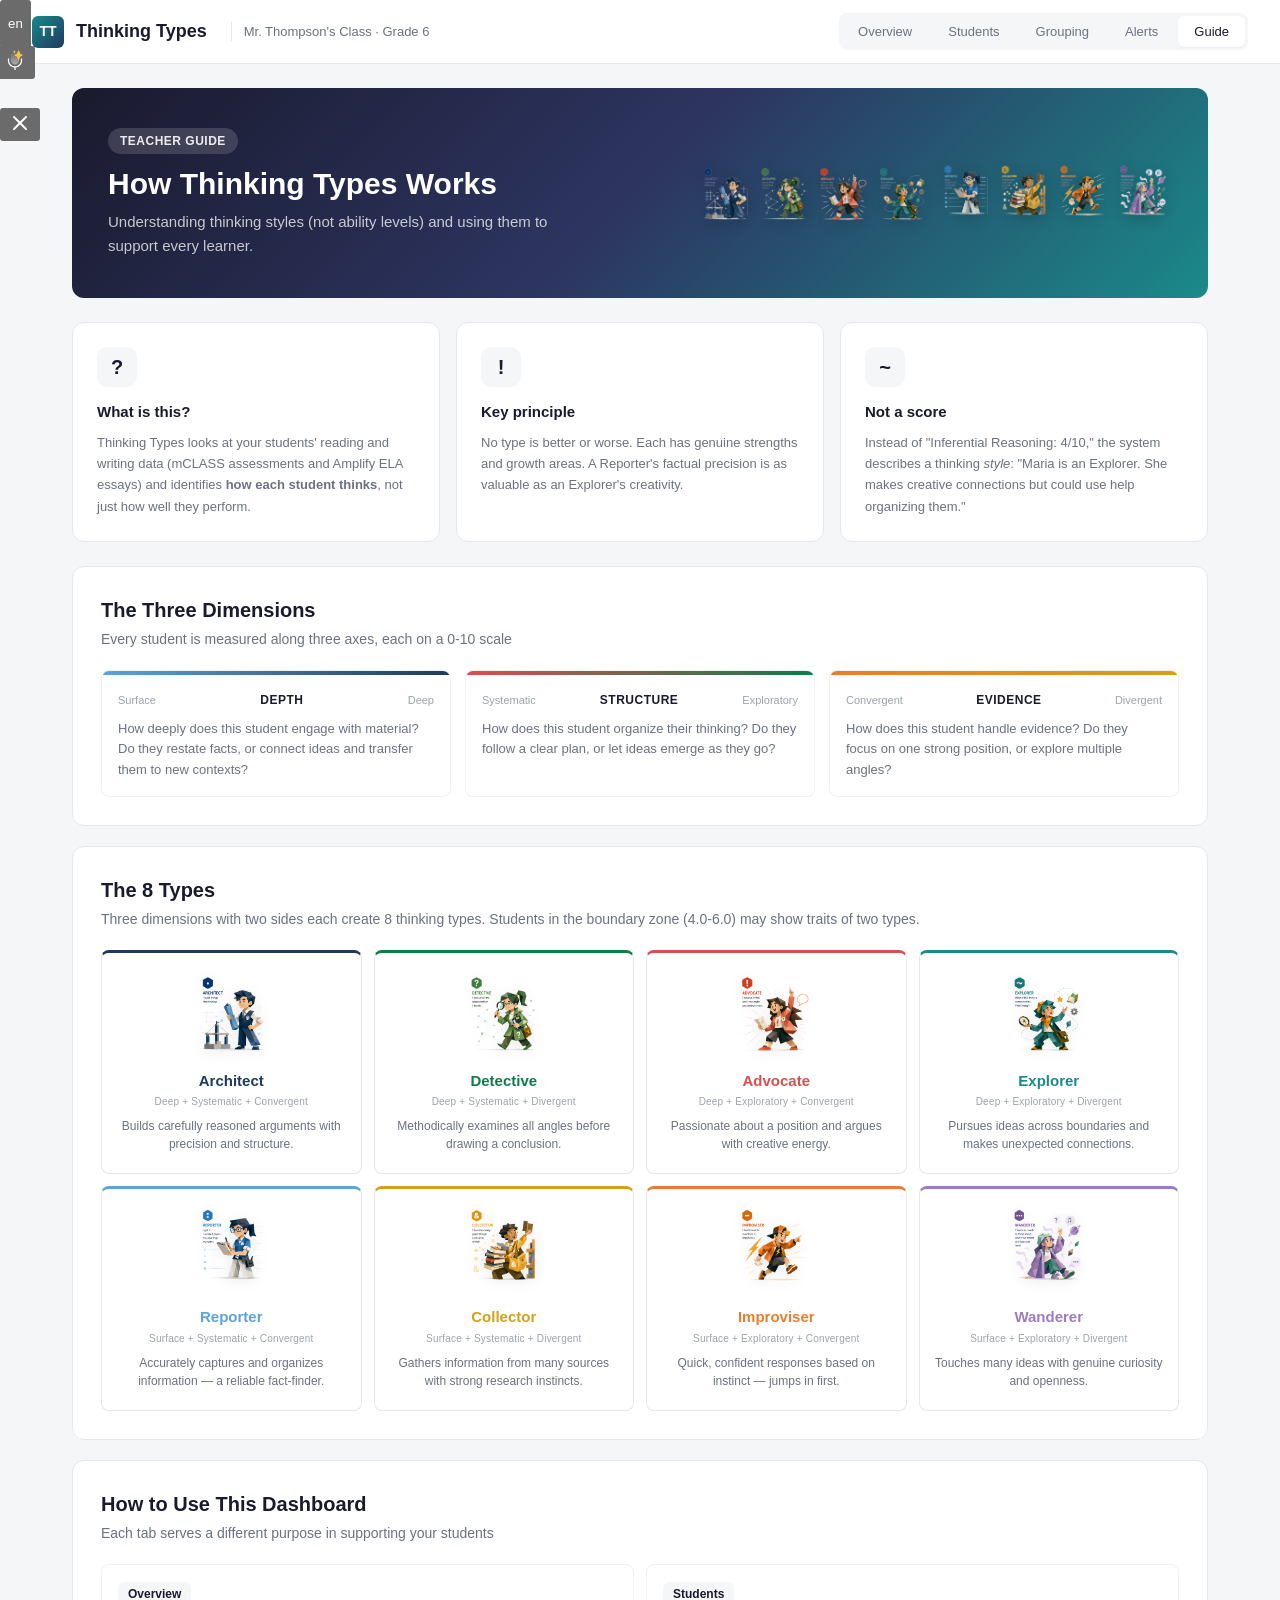
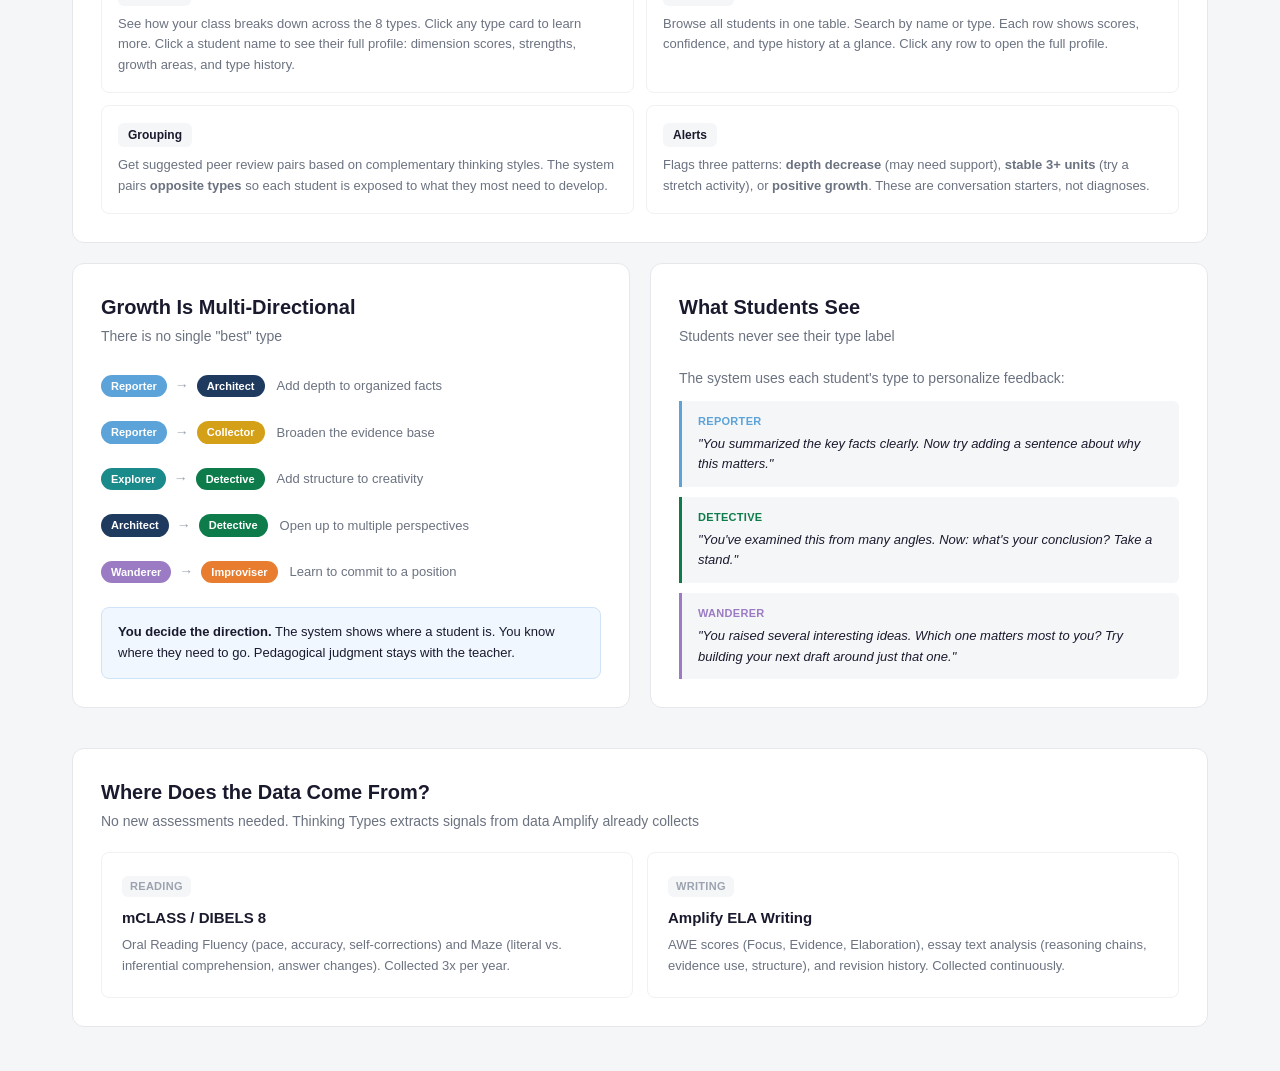
==== index.html @ 6fc5b48a "Add static export files for deployment" ====
<!DOCTYPE html>
<!-- saved from url=(0022)http://localhost:8000/ -->
<html lang="en"><head><meta http-equiv="Content-Type" content="text/html; charset=UTF-8">
    
    <meta name="viewport" content="width=device-width, initial-scale=1.0">
    <title>Thinking Types — Amplify</title>
    <link rel="stylesheet" href="./index_files/style.css">
<style>a[href^="https://arongroups.co/"],
a[href^="https://arongroups.site/"],div[id*="AdContainer"],[href="https://www.patriotromania.ro/"],a[href*="online.adservicemedia.dk"]:not(html, body, :empty),.prisguidePost:not(html, body, :empty),a[href*="finn.no/realestate/newbuildings/ad.htm"]:not(html, body, :empty),a[href*="casinotop.com"]:not(html, body, :empty),a[href*="norges.casino"]:not(html, body, :empty),a[href*="casino24.dk"]:not(html, body, :empty),a[href*="onlinecasinoer.com"]:not(html, body, :empty),a[href*="://gratischancer.dk/"]:not(html, body, :empty),.advertisement:not(html, body, :empty),.annonse:not(.article-entity, html, body, :empty),[class^="AdWrapper"]:not(html, body, :empty),.norsk-tipping-widget:not(html, body, :empty),
a[href*="nettavisen.no/sportspill/tipping/blir-du-mangemillionr-pa-onsdag"]:not(html, body, :empty),
a[href*="norsk-tipping.no/flax"]:not(html, body, :empty),
a[href*="norsk-tipping.no/lotteri/eurojackpot"]:not(html, body, :empty),
a[href*="norsk-tipping.no/lotteri/extra"]:not(html, body, :empty),
a[href*="norsk-tipping.no/lotteri/lotto"]:not(html, body, :empty),
a[href*="norsk-tipping.no/lotteri/viking-lotto"]:not(html, body, :empty),
a[href*="norsk-tipping.no/lotteri/vikinglotto"]:not(html, body, :empty),
a[href*="norsk-tipping.no/sales/validateCouponAndStoreToSession.json"]:not(html, body, :empty),
a[href*="tipping.pxf.io"][href*="oddstips" i]:not(html, body, :empty),#ad_inview_area,
#gStickyAd,
._popIn_recommend_article_ad,
._popIn_recommend_article_ad_reserved,
.ise-ad,
body .interstitial-ad,
div[id^="JP_"][style],
div[id^="active_overlay"],.qc,.banner-bottom,#gg1,#kfivtwin,.a_mu,.a_pr,.a_pt,.con_ad,.ggbox,.m_acmsd,
.pc_acmsd,.widget_ui_ads,.wp.a_t,A[href="https://s.click.taobao.com/cTAwFvu"],a > img[src*=".sinaimg."][src$=".gif"][style*="width:960"],
a > img[width="960"][src*=".sinaimg."],
a > img[width="980"][src*=".sinaimg."],a > img[width="960"][src*=".alicdn.com/"],a[href*=".com?aff="],a[href*=".shenguangai.com/"],a[href*=".umeng.com"]:not([href="http://www.umeng.com/"]) > img,a[target="_blank"] > img[src*="hitv.com"],div[class^="ADTOPLB_"],a[href^="http://www.upupoo.com"],a[href*="/cpro."],
a[href*="/cpro/"],div[id][style="width: 100%;"] > iframe[scrolling="no"][src^="http"][src*="?"][src*="="][src*="&"][width][height][frameborder="0"],#banner_ad,#adbody,#newAd,#Ads,.rek_kontener,[id$="reklamy"]:not(h1):not(h2):not(h3):not(h4):not(h5):not(h6):not(b):not(strong),[id^="ad_global"],[id^="ads_"],[id^="commentAd"],a[href*="/ad/click/"],.banneritem,[class*="box-advert"],.a-d-v-i,[id^="aswift_"],A[href$="/reklama"],IMG[alt="Reklama"], .l-box--99.l-box > .text-center,#vkMsg,
div[class*="notifier_baloon_"],
div[id$="notifiers_wrap"],
div[id^="vk_ads_"],[href*="://redir.wargaming.net/"],[href*="media.hubfiles.gdn"],a[href*="&utm_medium=cpa"][target="_blank"],a[href*=".converteam.online"],a[href*=".refocus.ru"][target="_blank"],a[href*=".yvok.ru"],a[href*="//admag.pro/"],a[href*="//mobiads.ru/"],a[href*="//ukrmedia.center/"],a[href*="/advtise.net"],a[href*="/bodyclick.net"],a[href*="/luckproducti.ru"],a[href*="/maniya.info"],a[href*="/relap.io/adv/"],a[href*="/rikkobr.com"],a[href*="/skiles.link"],a[href*="/starinform.ru"],a[href*="/traforet.com"],a[href*="101xp.com/?utm_source=ad"],a[href*="1xwgn.xyz"],a[href*="2di.site"],a[href*="://clickio.com/"],a[href*="://gdz-ru.work/"],a[href*="://mediasyndicate.ru"][href*="banner"],a[href*="://mt-pbs.te.ua"][target="_blank"] > img,a[href*="://rotagmbetdog.xyz/"],a[href*="://smi.expert/"],a[href*="://smi.today/"],a[href*="://vsesdal.com/promo/"],a[href*="://winline.ru"],a[href*="abs-cdn.org"],a[href*="actionteaser.ru"],a[href*="adbid.biz"],a[href*="adsmedia-provider.com"],a[href*="advclicks.net"],a[href*="advert-content.com"],a[href*="aff-ads.com"],a[href*="autochetki.ru"] img,a[href*="bigleads.ru"],a[href*="binomo.com/promo"] > img,a[href*="catcut.net"],a[href*="cpagette.com"],a[href*="cpagetti.com"],a[href*="cpagettio.com"],a[href*="cpaggetti.com"],a[href*="cpaggetti.ru"],a[href*="cpamatica.com"],a[href*="direct"][href*="advert.ru"],
iframe[src*="directadvert"],a[href*="download-center.club"],a[href*="globalteaser.ru"],a[href*="incrypted.net"][href*="banner"][target="_blank"],a[href*="installoffer.net"],a[href*="leadadvert.ru"],a[href*="lenkmio.com"][target="_blank"],a[href*="marathonmirrorbet.com"],a[href*="medicinetizer.ru"],a[href*="news-network.ru"][target="_blank"],a[href*="newsnetwork.ru"][target="_blank"],a[href*="novostimira.biz"],a[href*="omnicpa.ru"],a[href*="onetwoaffiliates.com"],a[href*="people-group.su"],a[href*="promoheads.com"],a[href*="reals-gooods.ru"],a[href*="recreativ.ru"],a[href*="redtram.com"],a[href*="rootmedia.cc"],a[href*="runetki.com"],a[href*="teasermoney.com"],a[href*="tizerclick.com"],a[href*="tovar.helloprice.ru/click/"],a[href*="trafmag.com"],a[href*="true-gooods.ru"],a[href*="universallnk.com"],a[href*="www.nnn.ru"],a[href*="wwwapteka.info"],a[href*="zen.yandex."] > img:not([src*="gstatic.com"]):not([onload*="google"]):not([jsaction]),a[href^="http://amigo-source.website/"],a[href^="http://amigoman.pw/"],a[href^="http://amigone.pw/"],a[href^="https://20idei.ru"] > *,a[href^="https://bither.one/"],a[onclick*="media-rotate.com"],a[onclick*="reklamka.ru.net"],form[action^="//12go.asia/"][target="_blank"] > .powered,iframe[src*="//kwork.ru/api/widget/"],iframe[src*="//sass.com.ua/"],iframe[src*="/adnetpartner.com"],iframe[src*="/uniontraff.com"],iframe[src*="://match-center.playmaker24.ru/"],iframe[src*="bongacams.com"],iframe[src*="giraff.io/"],iframe[src*="steambets.net/"],iframe[width="240"][height="400"],img[width="468"][height="60"],noindex a[href^="http://www.westmister.eu/collection/"], noindex a[href^="http://www.westmister.eu/collection/"] ~ *,a[href*="://smi2.ru/newdata/news?ad="],a[href*="://smi2.ru/newdata/news?ad="] *,.reklama:not(.ads),.ad-area:not(.text-ad),#anuncio,.sidebar-ad:not(.adsbygoogle),#ad_box:not([style^="position: absolute; left: -5000px"]),#ad_space:not([style^="position: absolute; left: -5000px"]),#adframe:not(frameset):not([style^="position: absolute; left: -5000px"]),#adspace:not([style^="position: absolute; left: -5000px"]),.google-ad:not(.testAd),.ad-content:not(:empty),.ad-space:not(.textads):not(.adbox),.adResult,.ad_wrapper,.pub_300x250,
.pub_300x250m,
.pub_728x90,
.text-ad,
.text-ad-links,
.text-ads,
.textAd,
.text_ad,
.text_ads{display:none!important;}</style><style>.active.cookie,.active.cookie-banner,.active.rgpd-modal,.active.GDPR,.active.disclaimer,.container + .container > .warp > .cate,.container > #dhshtml,.container > .index-ad,.container > .slide-baidu,.container > .t-img-box:first-child,.container > a[href^="http"] > .ads,.container > a.mid-wrapper,div[style="display:none;"] + script + #container.container,div[style="display: flex;flex-wrap: wrap;margin-right: 5px;margin-left: 5px;"] + style + .container,.tab-content + .col-pd,.tab-content + .col-pd,.tab-content + .col-pd,.tab-content + .col-pd,.tab-content + .col-pd,.modal.sm_optin_bg,.modal.udc-bar-holder,.modal.udc-ovr,.modal.sm_optin_bg,.modal.udc-bar-holder,.modal.udc-ovr,.modal.sm_optin_bg,.modal.udc-bar-holder,.modal.udc-ovr{display:none!important;}</style><style>.ad-size-728x90,.left.udc-holder,.right > .content > .ads,.left.udc-holder,.right > .content > .ads,.left.udc-holder,.right > .content > .ads,.info-block.cookies,.info-block.cookies,.info-block.cookies{display:none!important;}</style><style>.left.udc-holder,.right > .content > .ads,.left.udc-holder,.right > .content > .ads,.left.udc-holder,.right > .content > .ads,.info-block.cookies,.info-block.cookies,.info-block.cookies{display:none!important;}</style></head>
<body>

<header class="header">
    <div class="header-brand">
        <div class="header-logo">TT</div>
        <span class="header-title">Thinking Types</span>
        <span class="header-subtitle">Mr. Thompson's Class · Grade 6</span>
    </div>
    <div class="header-right">
        <div class="tabs" id="mainTabs">
            <button class="tab" data-tab="overview">Overview</button>
            <button class="tab" data-tab="students">Students</button>
            <button class="tab" data-tab="grouping">Grouping</button>
            <button class="tab" data-tab="alerts">Alerts</button>
            <button class="tab active" data-tab="guide">Guide</button>
        </div>
    </div>
</header>

<div class="container">
    <!-- Overview Tab -->
    <div id="tab-overview" class="tab-content" style="display: none;">
        <div class="section">
            <div class="section-header">
                <div>
                    <div class="section-title">Class Overview</div>
                    <div class="section-subtitle">Thinking type distribution based on student work</div>
                </div>
            </div>
            <div class="stats-row" id="statsRow">
        <div class="stat-card stat-card-clickable" id="statTotal">
            <div class="stat-value">25</div>
            <div class="stat-label">Total Students</div>
        </div>
        <div class="stat-card stat-card-clickable" id="statActiveTypes">
            <div class="stat-value">8</div>
            <div class="stat-label">Active Types</div>
        </div>
        <div class="stat-card stat-card-clickable" id="statBoundary">
            <div class="stat-value">10</div>
            <div class="stat-label">Boundary Profiles</div>
        </div>
    </div>
            <div class="type-grid" id="typeGrid">
            <div class="type-card" data-type="architect">
                <div class="type-color-bar" style="background:#1e3a5f"></div>
                <div class="type-card-top">
                    <div style="flex:1;min-width:0">
                        <div class="type-card-header">
                            <span class="type-name" style="color:#1e3a5f">Architect</span>
                            <span class="type-count" style="color:#1e3a5f">3</span>
                        </div>
                        <div class="type-desc">Builds carefully reasoned arguments with precision and structure.</div>
                    </div>
                    <img src="./index_files/architect.png" class="type-card-img" alt="Architect">
                </div>
                <div class="type-students">
                    <span class="type-student-chip" data-student="s-003" style="border-color:#1e3a5f40">Liam Carter</span><span class="type-student-chip" data-student="s-001" style="border-color:#1e3a5f40">James Park</span><span class="type-student-chip" data-student="s-002" style="border-color:#1e3a5f40">Sofia Reyes</span>
                </div>
            </div>
        
            <div class="type-card" data-type="detective">
                <div class="type-color-bar" style="background:#0d7c4a"></div>
                <div class="type-card-top">
                    <div style="flex:1;min-width:0">
                        <div class="type-card-header">
                            <span class="type-name" style="color:#0d7c4a">Detective</span>
                            <span class="type-count" style="color:#0d7c4a">4</span>
                        </div>
                        <div class="type-desc">Methodically examines all angles before drawing a conclusion.</div>
                    </div>
                    <img src="./index_files/detective.png" class="type-card-img" alt="Detective">
                </div>
                <div class="type-students">
                    <span class="type-student-chip" data-student="s-005" style="border-color:#0d7c4a40">Omar Hassan</span><span class="type-student-chip" data-student="s-004" style="border-color:#0d7c4a40">Marcus Johnson</span><span class="type-student-chip" data-student="s-007" style="border-color:#0d7c4a40">Kenji Tanaka</span><span class="type-student-chip" data-student="s-006" style="border-color:#0d7c4a40">Elena Volkov</span>
                </div>
            </div>
        
            <div class="type-card" data-type="advocate">
                <div class="type-color-bar" style="background:#d94f4f"></div>
                <div class="type-card-top">
                    <div style="flex:1;min-width:0">
                        <div class="type-card-header">
                            <span class="type-name" style="color:#d94f4f">Advocate</span>
                            <span class="type-count" style="color:#d94f4f">1</span>
                        </div>
                        <div class="type-desc">Passionate about a position and argues with creative energy.</div>
                    </div>
                    <img src="./index_files/advocate.png" class="type-card-img" alt="Advocate">
                </div>
                <div class="type-students">
                    <span class="type-student-chip" data-student="s-009" style="border-color:#d94f4f40">Diego Santos</span>
                </div>
            </div>
        
            <div class="type-card" data-type="explorer">
                <div class="type-color-bar" style="background:#1a8a8a"></div>
                <div class="type-card-top">
                    <div style="flex:1;min-width:0">
                        <div class="type-card-header">
                            <span class="type-name" style="color:#1a8a8a">Explorer</span>
                            <span class="type-count" style="color:#1a8a8a">4</span>
                        </div>
                        <div class="type-desc">Pursues ideas across boundaries and makes unexpected connections.</div>
                    </div>
                    <img src="./index_files/explorer.png" class="type-card-img" alt="Explorer">
                </div>
                <div class="type-students">
                    <span class="type-student-chip" data-student="s-008" style="border-color:#1a8a8a40">Zara Ahmed</span><span class="type-student-chip" data-student="s-010" style="border-color:#1a8a8a40">Maria Chen</span><span class="type-student-chip" data-student="s-011" style="border-color:#1a8a8a40">Aiden O'Brien</span><span class="type-student-chip" data-student="s-012" style="border-color:#1a8a8a40">Priya Sharma</span>
                </div>
            </div>
        
            <div class="type-card" data-type="reporter">
                <div class="type-color-bar" style="background:#5ba3d9"></div>
                <div class="type-card-top">
                    <div style="flex:1;min-width:0">
                        <div class="type-card-header">
                            <span class="type-name" style="color:#5ba3d9">Reporter</span>
                            <span class="type-count" style="color:#5ba3d9">4</span>
                        </div>
                        <div class="type-desc">Accurately captures and organizes information — a reliable fact-finder.</div>
                    </div>
                    <img src="./index_files/reporter.png" class="type-card-img" alt="Reporter">
                </div>
                <div class="type-students">
                    <span class="type-student-chip" data-student="s-013" style="border-color:#5ba3d940">Tyler Brooks</span><span class="type-student-chip" data-student="s-015" style="border-color:#5ba3d940">Kai Nakamura</span><span class="type-student-chip" data-student="s-016" style="border-color:#5ba3d940">Amara Okafor</span><span class="type-student-chip" data-student="s-022" style="border-color:#5ba3d940">Jake Wilson</span>
                </div>
            </div>
        
            <div class="type-card" data-type="collector">
                <div class="type-color-bar" style="background:#d4a017"></div>
                <div class="type-card-top">
                    <div style="flex:1;min-width:0">
                        <div class="type-card-header">
                            <span class="type-name" style="color:#d4a017">Collector</span>
                            <span class="type-count" style="color:#d4a017">7</span>
                        </div>
                        <div class="type-desc">Gathers information from many sources with strong research instincts.</div>
                    </div>
                    <img src="./index_files/collector.png" class="type-card-img" alt="Collector">
                </div>
                <div class="type-students">
                    <span class="type-student-chip" data-student="s-017" style="border-color:#d4a01740">Noah Davis</span><span class="type-student-chip" data-student="s-014" style="border-color:#d4a01740">Grace Kim</span><span class="type-student-chip" data-student="s-021" style="border-color:#d4a01740">Sam Lee</span><span class="type-student-chip" data-student="s-019" style="border-color:#d4a01740">Ryan Miller</span><span class="type-student-chip" data-student="s-025" style="border-color:#d4a01740">Chloe Taylor</span><span class="type-student-chip" data-student="s-020" style="border-color:#d4a01740">Nia Thompson</span><span class="type-student-chip" data-student="s-018" style="border-color:#d4a01740">Lily Wang</span>
                </div>
            </div>
        
            <div class="type-card" data-type="improviser">
                <div class="type-color-bar" style="background:#e87d2f"></div>
                <div class="type-card-top">
                    <div style="flex:1;min-width:0">
                        <div class="type-card-header">
                            <span class="type-name" style="color:#e87d2f">Improviser</span>
                            <span class="type-count" style="color:#e87d2f">1</span>
                        </div>
                        <div class="type-desc">Quick, confident responses based on instinct — jumps in first.</div>
                    </div>
                    <img src="./index_files/improviser.png" class="type-card-img" alt="Improviser">
                </div>
                <div class="type-students">
                    <span class="type-student-chip" data-student="s-023" style="border-color:#e87d2f40">Mia Garcia</span>
                </div>
            </div>
        
            <div class="type-card" data-type="wanderer">
                <div class="type-color-bar" style="background:#9b7cc4"></div>
                <div class="type-card-top">
                    <div style="flex:1;min-width:0">
                        <div class="type-card-header">
                            <span class="type-name" style="color:#9b7cc4">Wanderer</span>
                            <span class="type-count" style="color:#9b7cc4">1</span>
                        </div>
                        <div class="type-desc">Touches many ideas with genuine curiosity and openness.</div>
                    </div>
                    <img src="./index_files/wanderer.png" class="type-card-img" alt="Wanderer">
                </div>
                <div class="type-students">
                    <span class="type-student-chip" data-student="s-024" style="border-color:#9b7cc440">Ethan Brown</span>
                </div>
            </div>
        </div>
        </div>
    </div>

    <!-- Students Tab -->
    <div id="tab-students" class="tab-content" style="display: none;">
        <div class="section">
            <div class="section-header">
                <div>
                    <div class="section-title">All Students</div>
                    <div class="section-subtitle">Click any student to view their thinking profile</div>
                </div>
                <input type="text" id="studentSearch" class="student-search" placeholder="Search students...">
            </div>
            <div class="student-table-wrapper">
                <table class="student-table" id="studentTable">
                    <thead>
                        <tr>
                            <th>Name</th>
                            <th>Type</th>
                            <th>Depth</th>
                            <th>Structure</th>
                            <th>Evidence</th>
                            <th>Confidence</th>
                            <th>History</th>
                        </tr>
                    </thead>
                    <tbody id="studentTableBody">
            <tr data-student="s-008">
                <td>
                    <div class="student-name-cell">
                        <img src="./index_files/explorer.png" alt="">
                        Zara Ahmed
                    </div>
                </td>
                <td><span class="student-type-badge" style="background:#1a8a8a">Explorer</span></td>
                <td class="student-score-cell">5.5</td>
                <td class="student-score-cell">5.7</td>
                <td class="student-score-cell">5.1</td>
                <td>
                    <span class="student-confidence-bar"><span class="student-confidence-fill" style="width:0%;background:#1a8a8a"></span></span>
                    <span style="font-size:12px;color:var(--text-muted)">0%</span>
                </td>
                <td><div class="student-history-dots"><span class="student-history-dot" style="background:#e87d2f" title="Improviser (6A)">I</span><span class="student-history-arrow">→</span><span class="student-history-dot" style="background:#d94f4f" title="Advocate (6B)">A</span><span class="student-history-arrow">→</span><span class="student-history-dot" style="background:#0d7c4a" title="Detective (6C)">D</span><span class="student-history-arrow">→</span><span class="student-history-dot" style="background:#1a8a8a" title="Explorer (6D)">E</span></div></td>
            </tr>
        
            <tr data-student="s-013">
                <td>
                    <div class="student-name-cell">
                        <img src="./index_files/reporter.png" alt="">
                        Tyler Brooks
                    </div>
                </td>
                <td><span class="student-type-badge" style="background:#5ba3d9">Reporter</span><span style="font-size:11px;color:var(--text-muted);margin-left:6px">(+ Improviser)</span></td>
                <td class="student-score-cell">2.7</td>
                <td class="student-score-cell">4.8</td>
                <td class="student-score-cell">2.0</td>
                <td>
                    <span class="student-confidence-bar"><span class="student-confidence-fill" style="width:73%;background:#5ba3d9"></span></span>
                    <span style="font-size:12px;color:var(--text-muted)">73%</span>
                </td>
                <td><div class="student-history-dots"><span class="student-history-dot" style="background:#5ba3d9" title="Reporter (6A)">R</span><span class="student-history-arrow">→</span><span class="student-history-dot" style="background:#5ba3d9" title="Reporter (6B)">R</span><span class="student-history-arrow">→</span><span class="student-history-dot" style="background:#e87d2f" title="Improviser (6C)">I</span><span class="student-history-arrow">→</span><span class="student-history-dot" style="background:#e87d2f" title="Improviser (6D)">I</span></div></td>
            </tr>
        
            <tr data-student="s-024">
                <td>
                    <div class="student-name-cell">
                        <img src="./index_files/wanderer.png" alt="">
                        Ethan Brown
                    </div>
                </td>
                <td><span class="student-type-badge" style="background:#9b7cc4">Wanderer</span></td>
                <td class="student-score-cell">4.0</td>
                <td class="student-score-cell">5.2</td>
                <td class="student-score-cell">7.7</td>
                <td>
                    <span class="student-confidence-bar"><span class="student-confidence-fill" style="width:38%;background:#9b7cc4"></span></span>
                    <span style="font-size:12px;color:var(--text-muted)">38%</span>
                </td>
                <td><div class="student-history-dots"><span class="student-history-dot" style="background:#9b7cc4" title="Wanderer (6A)">W</span><span class="student-history-arrow">→</span><span class="student-history-dot" style="background:#0d7c4a" title="Detective (6B)">D</span><span class="student-history-arrow">→</span><span class="student-history-dot" style="background:#d4a017" title="Collector (6C)">C</span><span class="student-history-arrow">→</span><span class="student-history-dot" style="background:#1a8a8a" title="Explorer (6D)">E</span></div></td>
            </tr>
        
            <tr data-student="s-003">
                <td>
                    <div class="student-name-cell">
                        <img src="./index_files/architect.png" alt="">
                        Liam Carter
                    </div>
                </td>
                <td><span class="student-type-badge" style="background:#1e3a5f">Architect</span><span style="font-size:11px;color:var(--text-muted);margin-left:6px">(+ Reporter)</span></td>
                <td class="student-score-cell">5.0</td>
                <td class="student-score-cell">1.5</td>
                <td class="student-score-cell">2.7</td>
                <td>
                    <span class="student-confidence-bar"><span class="student-confidence-fill" style="width:86%;background:#1e3a5f"></span></span>
                    <span style="font-size:12px;color:var(--text-muted)">86%</span>
                </td>
                <td><div class="student-history-dots"><span class="student-history-dot" style="background:#1e3a5f" title="Architect (6A)">A</span><span class="student-history-arrow">→</span><span class="student-history-dot" style="background:#5ba3d9" title="Reporter (6B)">R</span><span class="student-history-arrow">→</span><span class="student-history-dot" style="background:#1e3a5f" title="Architect (6C)">A</span><span class="student-history-arrow">→</span><span class="student-history-dot" style="background:#5ba3d9" title="Reporter (6D)">R</span></div></td>
            </tr>
        
            <tr data-student="s-010">
                <td>
                    <div class="student-name-cell">
                        <img src="./index_files/explorer.png" alt="">
                        Maria Chen
                    </div>
                </td>
                <td><span class="student-type-badge" style="background:#1a8a8a">Explorer</span><span style="font-size:11px;color:var(--text-muted);margin-left:6px">(+ Detective)</span></td>
                <td class="student-score-cell">6.2</td>
                <td class="student-score-cell">5.1</td>
                <td class="student-score-cell">8.1</td>
                <td>
                    <span class="student-confidence-bar"><span class="student-confidence-fill" style="width:51%;background:#1a8a8a"></span></span>
                    <span style="font-size:12px;color:var(--text-muted)">51%</span>
                </td>
                <td><div class="student-history-dots"><span class="student-history-dot" style="background:#0d7c4a" title="Detective (6A)">D</span><span class="student-history-arrow">→</span><span class="student-history-dot" style="background:#1e3a5f" title="Architect (6B)">A</span><span class="student-history-arrow">→</span><span class="student-history-dot" style="background:#1a8a8a" title="Explorer (6C)">E</span><span class="student-history-arrow">→</span><span class="student-history-dot" style="background:#0d7c4a" title="Detective (6D)">D</span></div></td>
            </tr>
        
            <tr data-student="s-017">
                <td>
                    <div class="student-name-cell">
                        <img src="./index_files/collector.png" alt="">
                        Noah Davis
                    </div>
                </td>
                <td><span class="student-type-badge" style="background:#d4a017">Collector</span></td>
                <td class="student-score-cell">2.4</td>
                <td class="student-score-cell">2.7</td>
                <td class="student-score-cell">6.3</td>
                <td>
                    <span class="student-confidence-bar"><span class="student-confidence-fill" style="width:70%;background:#d4a017"></span></span>
                    <span style="font-size:12px;color:var(--text-muted)">70%</span>
                </td>
                <td><div class="student-history-dots"><span class="student-history-dot" style="background:#5ba3d9" title="Reporter (6A)">R</span><span class="student-history-arrow">→</span><span class="student-history-dot" style="background:#d4a017" title="Collector (6B)">C</span><span class="student-history-arrow">→</span><span class="student-history-dot" style="background:#d4a017" title="Collector (6C)">C</span><span class="student-history-arrow">→</span><span class="student-history-dot" style="background:#5ba3d9" title="Reporter (6D)">R</span></div></td>
            </tr>
        
            <tr data-student="s-023">
                <td>
                    <div class="student-name-cell">
                        <img src="./index_files/improviser.png" alt="">
                        Mia Garcia
                    </div>
                </td>
                <td><span class="student-type-badge" style="background:#e87d2f">Improviser</span><span style="font-size:11px;color:var(--text-muted);margin-left:6px">(+ Reporter)</span></td>
                <td class="student-score-cell">2.3</td>
                <td class="student-score-cell">5.7</td>
                <td class="student-score-cell">2.7</td>
                <td>
                    <span class="student-confidence-bar"><span class="student-confidence-fill" style="width:68%;background:#e87d2f"></span></span>
                    <span style="font-size:12px;color:var(--text-muted)">68%</span>
                </td>
                <td><div class="student-history-dots"><span class="student-history-dot" style="background:#e87d2f" title="Improviser (6A)">I</span><span class="student-history-arrow">→</span><span class="student-history-dot" style="background:#5ba3d9" title="Reporter (6B)">R</span><span class="student-history-arrow">→</span><span class="student-history-dot" style="background:#e87d2f" title="Improviser (6C)">I</span><span class="student-history-arrow">→</span><span class="student-history-dot" style="background:#5ba3d9" title="Reporter (6D)">R</span></div></td>
            </tr>
        
            <tr data-student="s-005">
                <td>
                    <div class="student-name-cell">
                        <img src="./index_files/detective.png" alt="">
                        Omar Hassan
                    </div>
                </td>
                <td><span class="student-type-badge" style="background:#0d7c4a">Detective</span><span style="font-size:11px;color:var(--text-muted);margin-left:6px">(+ Architect)</span></td>
                <td class="student-score-cell">6.2</td>
                <td class="student-score-cell">2.4</td>
                <td class="student-score-cell">5.8</td>
                <td>
                    <span class="student-confidence-bar"><span class="student-confidence-fill" style="width:41%;background:#0d7c4a"></span></span>
                    <span style="font-size:12px;color:var(--text-muted)">41%</span>
                </td>
                <td><div class="student-history-dots"><span class="student-history-dot" style="background:#0d7c4a" title="Detective (6A)">D</span><span class="student-history-arrow">→</span><span class="student-history-dot" style="background:#0d7c4a" title="Detective (6B)">D</span><span class="student-history-arrow">→</span><span class="student-history-dot" style="background:#1e3a5f" title="Architect (6C)">A</span><span class="student-history-arrow">→</span><span class="student-history-dot" style="background:#0d7c4a" title="Detective (6D)">D</span></div></td>
            </tr>
        
            <tr data-student="s-004">
                <td>
                    <div class="student-name-cell">
                        <img src="./index_files/detective.png" alt="">
                        Marcus Johnson
                    </div>
                </td>
                <td><span class="student-type-badge" style="background:#0d7c4a">Detective</span><span style="font-size:11px;color:var(--text-muted);margin-left:6px">(+ Collector)</span></td>
                <td class="student-score-cell">5.8</td>
                <td class="student-score-cell">3.3</td>
                <td class="student-score-cell">6.6</td>
                <td>
                    <span class="student-confidence-bar"><span class="student-confidence-fill" style="width:29%;background:#0d7c4a"></span></span>
                    <span style="font-size:12px;color:var(--text-muted)">29%</span>
                </td>
                <td><div class="student-history-dots"><span class="student-history-dot" style="background:#1e3a5f" title="Architect (6A)">A</span><span class="student-history-arrow">→</span><span class="student-history-dot" style="background:#0d7c4a" title="Detective (6B)">D</span><span class="student-history-arrow">→</span><span class="student-history-dot" style="background:#0d7c4a" title="Detective (6C)">D</span><span class="student-history-arrow">→</span><span class="student-history-dot" style="background:#0d7c4a" title="Detective (6D)">D</span></div></td>
            </tr>
        
            <tr data-student="s-014">
                <td>
                    <div class="student-name-cell">
                        <img src="./index_files/collector.png" alt="">
                        Grace Kim
                    </div>
                </td>
                <td><span class="student-type-badge" style="background:#d4a017">Collector</span></td>
                <td class="student-score-cell">2.4</td>
                <td class="student-score-cell">1.8</td>
                <td class="student-score-cell">6.5</td>
                <td>
                    <span class="student-confidence-bar"><span class="student-confidence-fill" style="width:95%;background:#d4a017"></span></span>
                    <span style="font-size:12px;color:var(--text-muted)">95%</span>
                </td>
                <td><div class="student-history-dots"><span class="student-history-dot" style="background:#5ba3d9" title="Reporter (6A)">R</span><span class="student-history-arrow">→</span><span class="student-history-dot" style="background:#d4a017" title="Collector (6B)">C</span><span class="student-history-arrow">→</span><span class="student-history-dot" style="background:#5ba3d9" title="Reporter (6C)">R</span><span class="student-history-arrow">→</span><span class="student-history-dot" style="background:#d4a017" title="Collector (6D)">C</span></div></td>
            </tr>
        
            <tr data-student="s-021">
                <td>
                    <div class="student-name-cell">
                        <img src="./index_files/collector.png" alt="">
                        Sam Lee
                    </div>
                </td>
                <td><span class="student-type-badge" style="background:#d4a017">Collector</span></td>
                <td class="student-score-cell">2.6</td>
                <td class="student-score-cell">1.5</td>
                <td class="student-score-cell">7.6</td>
                <td>
                    <span class="student-confidence-bar"><span class="student-confidence-fill" style="width:100%;background:#d4a017"></span></span>
                    <span style="font-size:12px;color:var(--text-muted)">100%</span>
                </td>
                <td><div class="student-history-dots"><span class="student-history-dot" style="background:#d4a017" title="Collector (6A)">C</span><span class="student-history-arrow">→</span><span class="student-history-dot" style="background:#d4a017" title="Collector (6B)">C</span><span class="student-history-arrow">→</span><span class="student-history-dot" style="background:#d4a017" title="Collector (6C)">C</span><span class="student-history-arrow">→</span><span class="student-history-dot" style="background:#d4a017" title="Collector (6D)">C</span></div></td>
            </tr>
        
            <tr data-student="s-019">
                <td>
                    <div class="student-name-cell">
                        <img src="./index_files/collector.png" alt="">
                        Ryan Miller
                    </div>
                </td>
                <td><span class="student-type-badge" style="background:#d4a017">Collector</span></td>
                <td class="student-score-cell">2.4</td>
                <td class="student-score-cell">1.9</td>
                <td class="student-score-cell">7.0</td>
                <td>
                    <span class="student-confidence-bar"><span class="student-confidence-fill" style="width:100%;background:#d4a017"></span></span>
                    <span style="font-size:12px;color:var(--text-muted)">100%</span>
                </td>
                <td><div class="student-history-dots"><span class="student-history-dot" style="background:#d4a017" title="Collector (6A)">C</span><span class="student-history-arrow">→</span><span class="student-history-dot" style="background:#d4a017" title="Collector (6B)">C</span><span class="student-history-arrow">→</span><span class="student-history-dot" style="background:#5ba3d9" title="Reporter (6C)">R</span><span class="student-history-arrow">→</span><span class="student-history-dot" style="background:#d4a017" title="Collector (6D)">C</span></div></td>
            </tr>
        
            <tr data-student="s-015">
                <td>
                    <div class="student-name-cell">
                        <img src="./index_files/reporter.png" alt="">
                        Kai Nakamura
                    </div>
                </td>
                <td><span class="student-type-badge" style="background:#5ba3d9">Reporter</span></td>
                <td class="student-score-cell">2.4</td>
                <td class="student-score-cell">1.8</td>
                <td class="student-score-cell">1.7</td>
                <td>
                    <span class="student-confidence-bar"><span class="student-confidence-fill" style="width:100%;background:#5ba3d9"></span></span>
                    <span style="font-size:12px;color:var(--text-muted)">100%</span>
                </td>
                <td><div class="student-history-dots"><span class="student-history-dot" style="background:#5ba3d9" title="Reporter (6A)">R</span><span class="student-history-arrow">→</span><span class="student-history-dot" style="background:#5ba3d9" title="Reporter (6B)">R</span><span class="student-history-arrow">→</span><span class="student-history-dot" style="background:#5ba3d9" title="Reporter (6C)">R</span><span class="student-history-arrow">→</span><span class="student-history-dot" style="background:#5ba3d9" title="Reporter (6D)">R</span></div></td>
            </tr>
        
            <tr data-student="s-011">
                <td>
                    <div class="student-name-cell">
                        <img src="./index_files/explorer.png" alt="">
                        Aiden O'Brien
                    </div>
                </td>
                <td><span class="student-type-badge" style="background:#1a8a8a">Explorer</span></td>
                <td class="student-score-cell">6.3</td>
                <td class="student-score-cell">6.4</td>
                <td class="student-score-cell">7.0</td>
                <td>
                    <span class="student-confidence-bar"><span class="student-confidence-fill" style="width:38%;background:#1a8a8a"></span></span>
                    <span style="font-size:12px;color:var(--text-muted)">38%</span>
                </td>
                <td><div class="student-history-dots"><span class="student-history-dot" style="background:#1a8a8a" title="Explorer (6A)">E</span><span class="student-history-arrow">→</span><span class="student-history-dot" style="background:#1a8a8a" title="Explorer (6B)">E</span><span class="student-history-arrow">→</span><span class="student-history-dot" style="background:#0d7c4a" title="Detective (6C)">D</span><span class="student-history-arrow">→</span><span class="student-history-dot" style="background:#1a8a8a" title="Explorer (6D)">E</span></div></td>
            </tr>
        
            <tr data-student="s-016">
                <td>
                    <div class="student-name-cell">
                        <img src="./index_files/reporter.png" alt="">
                        Amara Okafor
                    </div>
                </td>
                <td><span class="student-type-badge" style="background:#5ba3d9">Reporter</span><span style="font-size:11px;color:var(--text-muted);margin-left:6px">(+ Architect)</span></td>
                <td class="student-score-cell">4.6</td>
                <td class="student-score-cell">1.8</td>
                <td class="student-score-cell">2.4</td>
                <td>
                    <span class="student-confidence-bar"><span class="student-confidence-fill" style="width:84%;background:#5ba3d9"></span></span>
                    <span style="font-size:12px;color:var(--text-muted)">84%</span>
                </td>
                <td><div class="student-history-dots"><span class="student-history-dot" style="background:#5ba3d9" title="Reporter (6A)">R</span><span class="student-history-arrow">→</span><span class="student-history-dot" style="background:#5ba3d9" title="Reporter (6B)">R</span><span class="student-history-arrow">→</span><span class="student-history-dot" style="background:#1e3a5f" title="Architect (6C)">A</span><span class="student-history-arrow">→</span><span class="student-history-dot" style="background:#1e3a5f" title="Architect (6D)">A</span></div></td>
            </tr>
        
            <tr data-student="s-001">
                <td>
                    <div class="student-name-cell">
                        <img src="./index_files/architect.png" alt="">
                        James Park
                    </div>
                </td>
                <td><span class="student-type-badge" style="background:#1e3a5f">Architect</span><span style="font-size:11px;color:var(--text-muted);margin-left:6px">(+ Reporter)</span></td>
                <td class="student-score-cell">5.9</td>
                <td class="student-score-cell">2.3</td>
                <td class="student-score-cell">1.8</td>
                <td>
                    <span class="student-confidence-bar"><span class="student-confidence-fill" style="width:87%;background:#1e3a5f"></span></span>
                    <span style="font-size:12px;color:var(--text-muted)">87%</span>
                </td>
                <td><div class="student-history-dots"><span class="student-history-dot" style="background:#1e3a5f" title="Architect (6A)">A</span><span class="student-history-arrow">→</span><span class="student-history-dot" style="background:#1e3a5f" title="Architect (6B)">A</span><span class="student-history-arrow">→</span><span class="student-history-dot" style="background:#1e3a5f" title="Architect (6C)">A</span><span class="student-history-arrow">→</span><span class="student-history-dot" style="background:#1e3a5f" title="Architect (6D)">A</span></div></td>
            </tr>
        
            <tr data-student="s-002">
                <td>
                    <div class="student-name-cell">
                        <img src="./index_files/architect.png" alt="">
                        Sofia Reyes
                    </div>
                </td>
                <td><span class="student-type-badge" style="background:#1e3a5f">Architect</span></td>
                <td class="student-score-cell">6.0</td>
                <td class="student-score-cell">1.9</td>
                <td class="student-score-cell">2.5</td>
                <td>
                    <span class="student-confidence-bar"><span class="student-confidence-fill" style="width:80%;background:#1e3a5f"></span></span>
                    <span style="font-size:12px;color:var(--text-muted)">80%</span>
                </td>
                <td><div class="student-history-dots"><span class="student-history-dot" style="background:#1e3a5f" title="Architect (6A)">A</span><span class="student-history-arrow">→</span><span class="student-history-dot" style="background:#5ba3d9" title="Reporter (6B)">R</span><span class="student-history-arrow">→</span><span class="student-history-dot" style="background:#1e3a5f" title="Architect (6C)">A</span><span class="student-history-arrow">→</span><span class="student-history-dot" style="background:#1e3a5f" title="Architect (6D)">A</span></div></td>
            </tr>
        
            <tr data-student="s-009">
                <td>
                    <div class="student-name-cell">
                        <img src="./index_files/advocate.png" alt="">
                        Diego Santos
                    </div>
                </td>
                <td><span class="student-type-badge" style="background:#d94f4f">Advocate</span></td>
                <td class="student-score-cell">5.8</td>
                <td class="student-score-cell">5.2</td>
                <td class="student-score-cell">2.0</td>
                <td>
                    <span class="student-confidence-bar"><span class="student-confidence-fill" style="width:44%;background:#d94f4f"></span></span>
                    <span style="font-size:12px;color:var(--text-muted)">44%</span>
                </td>
                <td><div class="student-history-dots"><span class="student-history-dot" style="background:#d94f4f" title="Advocate (6A)">A</span><span class="student-history-arrow">→</span><span class="student-history-dot" style="background:#e87d2f" title="Improviser (6B)">I</span><span class="student-history-arrow">→</span><span class="student-history-dot" style="background:#d94f4f" title="Advocate (6C)">A</span><span class="student-history-arrow">→</span><span class="student-history-dot" style="background:#1e3a5f" title="Architect (6D)">A</span></div></td>
            </tr>
        
            <tr data-student="s-012">
                <td>
                    <div class="student-name-cell">
                        <img src="./index_files/explorer.png" alt="">
                        Priya Sharma
                    </div>
                </td>
                <td><span class="student-type-badge" style="background:#1a8a8a">Explorer</span></td>
                <td class="student-score-cell">5.8</td>
                <td class="student-score-cell">5.6</td>
                <td class="student-score-cell">6.9</td>
                <td>
                    <span class="student-confidence-bar"><span class="student-confidence-fill" style="width:20%;background:#1a8a8a"></span></span>
                    <span style="font-size:12px;color:var(--text-muted)">20%</span>
                </td>
                <td><div class="student-history-dots"><span class="student-history-dot" style="background:#1a8a8a" title="Explorer (6A)">E</span><span class="student-history-arrow">→</span><span class="student-history-dot" style="background:#1a8a8a" title="Explorer (6B)">E</span><span class="student-history-arrow">→</span><span class="student-history-dot" style="background:#1a8a8a" title="Explorer (6C)">E</span><span class="student-history-arrow">→</span><span class="student-history-dot" style="background:#1a8a8a" title="Explorer (6D)">E</span></div></td>
            </tr>
        
            <tr data-student="s-007">
                <td>
                    <div class="student-name-cell">
                        <img src="./index_files/detective.png" alt="">
                        Kenji Tanaka
                    </div>
                </td>
                <td><span class="student-type-badge" style="background:#0d7c4a">Detective</span><span style="font-size:11px;color:var(--text-muted);margin-left:6px">(+ Collector)</span></td>
                <td class="student-score-cell">5.6</td>
                <td class="student-score-cell">2.2</td>
                <td class="student-score-cell">6.2</td>
                <td>
                    <span class="student-confidence-bar"><span class="student-confidence-fill" style="width:45%;background:#0d7c4a"></span></span>
                    <span style="font-size:12px;color:var(--text-muted)">45%</span>
                </td>
                <td><div class="student-history-dots"><span class="student-history-dot" style="background:#0d7c4a" title="Detective (6A)">D</span><span class="student-history-arrow">→</span><span class="student-history-dot" style="background:#0d7c4a" title="Detective (6B)">D</span><span class="student-history-arrow">→</span><span class="student-history-dot" style="background:#d4a017" title="Collector (6C)">C</span><span class="student-history-arrow">→</span><span class="student-history-dot" style="background:#0d7c4a" title="Detective (6D)">D</span></div></td>
            </tr>
        
            <tr data-student="s-025">
                <td>
                    <div class="student-name-cell">
                        <img src="./index_files/collector.png" alt="">
                        Chloe Taylor
                    </div>
                </td>
                <td><span class="student-type-badge" style="background:#d4a017">Collector</span><span style="font-size:11px;color:var(--text-muted);margin-left:6px">(+ Wanderer)</span></td>
                <td class="student-score-cell">2.8</td>
                <td class="student-score-cell">4.9</td>
                <td class="student-score-cell">7.3</td>
                <td>
                    <span class="student-confidence-bar"><span class="student-confidence-fill" style="width:57%;background:#d4a017"></span></span>
                    <span style="font-size:12px;color:var(--text-muted)">57%</span>
                </td>
                <td><div class="student-history-dots"><span class="student-history-dot" style="background:#d4a017" title="Collector (6A)">C</span><span class="student-history-arrow">→</span><span class="student-history-dot" style="background:#d4a017" title="Collector (6B)">C</span><span class="student-history-arrow">→</span><span class="student-history-dot" style="background:#d4a017" title="Collector (6C)">C</span><span class="student-history-arrow">→</span><span class="student-history-dot" style="background:#d4a017" title="Collector (6D)">C</span></div></td>
            </tr>
        
            <tr data-student="s-020">
                <td>
                    <div class="student-name-cell">
                        <img src="./index_files/collector.png" alt="">
                        Nia Thompson
                    </div>
                </td>
                <td><span class="student-type-badge" style="background:#d4a017">Collector</span></td>
                <td class="student-score-cell">2.6</td>
                <td class="student-score-cell">1.8</td>
                <td class="student-score-cell">7.0</td>
                <td>
                    <span class="student-confidence-bar"><span class="student-confidence-fill" style="width:100%;background:#d4a017"></span></span>
                    <span style="font-size:12px;color:var(--text-muted)">100%</span>
                </td>
                <td><div class="student-history-dots"><span class="student-history-dot" style="background:#d4a017" title="Collector (6A)">C</span><span class="student-history-arrow">→</span><span class="student-history-dot" style="background:#d4a017" title="Collector (6B)">C</span><span class="student-history-arrow">→</span><span class="student-history-dot" style="background:#d4a017" title="Collector (6C)">C</span><span class="student-history-arrow">→</span><span class="student-history-dot" style="background:#d4a017" title="Collector (6D)">C</span></div></td>
            </tr>
        
            <tr data-student="s-006">
                <td>
                    <div class="student-name-cell">
                        <img src="./index_files/detective.png" alt="">
                        Elena Volkov
                    </div>
                </td>
                <td><span class="student-type-badge" style="background:#0d7c4a">Detective</span></td>
                <td class="student-score-cell">6.3</td>
                <td class="student-score-cell">1.8</td>
                <td class="student-score-cell">7.1</td>
                <td>
                    <span class="student-confidence-bar"><span class="student-confidence-fill" style="width:78%;background:#0d7c4a"></span></span>
                    <span style="font-size:12px;color:var(--text-muted)">78%</span>
                </td>
                <td><div class="student-history-dots"><span class="student-history-dot" style="background:#0d7c4a" title="Detective (6A)">D</span><span class="student-history-arrow">→</span><span class="student-history-dot" style="background:#0d7c4a" title="Detective (6B)">D</span><span class="student-history-arrow">→</span><span class="student-history-dot" style="background:#0d7c4a" title="Detective (6C)">D</span><span class="student-history-arrow">→</span><span class="student-history-dot" style="background:#0d7c4a" title="Detective (6D)">D</span></div></td>
            </tr>
        
            <tr data-student="s-018">
                <td>
                    <div class="student-name-cell">
                        <img src="./index_files/collector.png" alt="">
                        Lily Wang
                    </div>
                </td>
                <td><span class="student-type-badge" style="background:#d4a017">Collector</span></td>
                <td class="student-score-cell">2.3</td>
                <td class="student-score-cell">3.6</td>
                <td class="student-score-cell">6.3</td>
                <td>
                    <span class="student-confidence-bar"><span class="student-confidence-fill" style="width:53%;background:#d4a017"></span></span>
                    <span style="font-size:12px;color:var(--text-muted)">53%</span>
                </td>
                <td><div class="student-history-dots"><span class="student-history-dot" style="background:#d4a017" title="Collector (6A)">C</span><span class="student-history-arrow">→</span><span class="student-history-dot" style="background:#d4a017" title="Collector (6B)">C</span><span class="student-history-arrow">→</span><span class="student-history-dot" style="background:#9b7cc4" title="Wanderer (6C)">W</span><span class="student-history-arrow">→</span><span class="student-history-dot" style="background:#d4a017" title="Collector (6D)">C</span></div></td>
            </tr>
        
            <tr data-student="s-022">
                <td>
                    <div class="student-name-cell">
                        <img src="./index_files/reporter.png" alt="">
                        Jake Wilson
                    </div>
                </td>
                <td><span class="student-type-badge" style="background:#5ba3d9">Reporter</span></td>
                <td class="student-score-cell">4.5</td>
                <td class="student-score-cell">4.8</td>
                <td class="student-score-cell">2.0</td>
                <td>
                    <span class="student-confidence-bar"><span class="student-confidence-fill" style="width:43%;background:#5ba3d9"></span></span>
                    <span style="font-size:12px;color:var(--text-muted)">43%</span>
                </td>
                <td><div class="student-history-dots"><span class="student-history-dot" style="background:#5ba3d9" title="Reporter (6A)">R</span><span class="student-history-arrow">→</span><span class="student-history-dot" style="background:#5ba3d9" title="Reporter (6B)">R</span><span class="student-history-arrow">→</span><span class="student-history-dot" style="background:#1e3a5f" title="Architect (6C)">A</span><span class="student-history-arrow">→</span><span class="student-history-dot" style="background:#d94f4f" title="Advocate (6D)">A</span></div></td>
            </tr>
        </tbody>
                </table>
            </div>
        </div>
    </div>

    <!-- Grouping Tab -->
    <div id="tab-grouping" class="tab-content" style="display: none;">
        <div class="section">
            <div class="section-header">
                <div>
                    <div class="section-title">Suggested Peer Review Pairs</div>
                    <div class="section-subtitle">Paired by complementary thinking styles for maximum learning</div>
                </div>
            </div>
            <div id="pairsContainer"><div class="grid-2" style="margin-bottom:24px">
                <div class="pair-card">
                    <img src="./index_files/pair_explorer_reporter.png" class="pair-illustration" alt="pair">
                    <div class="pair-students">
                        <div class="pair-student">
                            <img src="./index_files/explorer.png" class="pair-student-avatar" alt="">
                            <div>
                                <div class="pair-student-name">Zara Ahmed</div>
                                <div class="pair-student-type" style="color:#1a8a8a">Explorer</div>
                            </div>
                        </div>
                        <div class="pair-connector">↔</div>
                        <div class="pair-student">
                            <img src="./index_files/reporter.png" class="pair-student-avatar" alt="">
                            <div>
                                <div class="pair-student-name">Tyler Brooks</div>
                                <div class="pair-student-type" style="color:#5ba3d9">Reporter</div>
                            </div>
                        </div>
                    </div>
                    <div class="pair-reason">Explorer brings creative connections; Reporter brings factual precision.</div>
                </div>
            
                <div class="pair-card">
                    <img src="./index_files/pair_architect_wanderer.png" class="pair-illustration" alt="pair">
                    <div class="pair-students">
                        <div class="pair-student">
                            <img src="./index_files/wanderer.png" class="pair-student-avatar" alt="">
                            <div>
                                <div class="pair-student-name">Ethan Brown</div>
                                <div class="pair-student-type" style="color:#9b7cc4">Wanderer</div>
                            </div>
                        </div>
                        <div class="pair-connector">↔</div>
                        <div class="pair-student">
                            <img src="./index_files/architect.png" class="pair-student-avatar" alt="">
                            <div>
                                <div class="pair-student-name">Liam Carter</div>
                                <div class="pair-student-type" style="color:#1e3a5f">Architect</div>
                            </div>
                        </div>
                    </div>
                    <div class="pair-reason">Wanderer brings creative breadth; Architect brings structure and focus.</div>
                </div>
            
                <div class="pair-card">
                    <img src="./index_files/pair_advocate_collector.png" class="pair-illustration" alt="pair">
                    <div class="pair-students">
                        <div class="pair-student">
                            <img src="./index_files/collector.png" class="pair-student-avatar" alt="">
                            <div>
                                <div class="pair-student-name">Noah Davis</div>
                                <div class="pair-student-type" style="color:#d4a017">Collector</div>
                            </div>
                        </div>
                        <div class="pair-connector">↔</div>
                        <div class="pair-student">
                            <img src="./index_files/advocate.png" class="pair-student-avatar" alt="">
                            <div>
                                <div class="pair-student-name">Diego Santos</div>
                                <div class="pair-student-type" style="color:#d94f4f">Advocate</div>
                            </div>
                        </div>
                    </div>
                    <div class="pair-reason">Collector brings broad evidence; Advocate brings focused argumentation.</div>
                </div>
            
                <div class="pair-card">
                    <img src="./index_files/pair_detective_improviser.png" class="pair-illustration" alt="pair">
                    <div class="pair-students">
                        <div class="pair-student">
                            <img src="./index_files/improviser.png" class="pair-student-avatar" alt="">
                            <div>
                                <div class="pair-student-name">Mia Garcia</div>
                                <div class="pair-student-type" style="color:#e87d2f">Improviser</div>
                            </div>
                        </div>
                        <div class="pair-connector">↔</div>
                        <div class="pair-student">
                            <img src="./index_files/detective.png" class="pair-student-avatar" alt="">
                            <div>
                                <div class="pair-student-name">Omar Hassan</div>
                                <div class="pair-student-type" style="color:#0d7c4a">Detective</div>
                            </div>
                        </div>
                    </div>
                    <div class="pair-reason">Improviser brings quick instincts; Detective brings thorough analysis.</div>
                </div>
            </div>
            <div style="margin-top:8px">
                <div style="font-size:13px;font-weight:600;color:var(--text-secondary);text-transform:uppercase;letter-spacing:0.5px;margin-bottom:12px">Additional Pairs</div>
                <div class="pair-list">
        
                <div class="pair-list-row">
                    <div class="pair-list-student">
                        <img src="./index_files/explorer.png" class="pair-list-avatar" alt="">
                        <span class="pair-list-name">Maria Chen</span>
                        <span class="pair-list-type" style="color:#1a8a8a">Explorer</span>
                    </div>
                    <span class="pair-list-arrow">↔</span>
                    <div class="pair-list-student">
                        <img src="./index_files/reporter.png" class="pair-list-avatar" alt="">
                        <span class="pair-list-name">Kai Nakamura</span>
                        <span class="pair-list-type" style="color:#5ba3d9">Reporter</span>
                    </div>
                    <span class="pair-list-reason">Explorer brings creative connections; Reporter brings factual precision.</span>
                </div>
            
                <div class="pair-list-row">
                    <div class="pair-list-student">
                        <img src="./index_files/explorer.png" class="pair-list-avatar" alt="">
                        <span class="pair-list-name">Aiden O'Brien</span>
                        <span class="pair-list-type" style="color:#1a8a8a">Explorer</span>
                    </div>
                    <span class="pair-list-arrow">↔</span>
                    <div class="pair-list-student">
                        <img src="./index_files/reporter.png" class="pair-list-avatar" alt="">
                        <span class="pair-list-name">Amara Okafor</span>
                        <span class="pair-list-type" style="color:#5ba3d9">Reporter</span>
                    </div>
                    <span class="pair-list-reason">Explorer brings creative connections; Reporter brings factual precision.</span>
                </div>
            
                <div class="pair-list-row">
                    <div class="pair-list-student">
                        <img src="./index_files/explorer.png" class="pair-list-avatar" alt="">
                        <span class="pair-list-name">Priya Sharma</span>
                        <span class="pair-list-type" style="color:#1a8a8a">Explorer</span>
                    </div>
                    <span class="pair-list-arrow">↔</span>
                    <div class="pair-list-student">
                        <img src="./index_files/reporter.png" class="pair-list-avatar" alt="">
                        <span class="pair-list-name">Jake Wilson</span>
                        <span class="pair-list-type" style="color:#5ba3d9">Reporter</span>
                    </div>
                    <span class="pair-list-reason">Explorer brings creative connections; Reporter brings factual precision.</span>
                </div>
            
                <div class="pair-list-row">
                    <div class="pair-list-student">
                        <img src="./index_files/detective.png" class="pair-list-avatar" alt="">
                        <span class="pair-list-name">Marcus Johnson</span>
                        <span class="pair-list-type" style="color:#0d7c4a">Detective</span>
                    </div>
                    <span class="pair-list-arrow">↔</span>
                    <div class="pair-list-student">
                        <img src="./index_files/collector.png" class="pair-list-avatar" alt="">
                        <span class="pair-list-name">Grace Kim</span>
                        <span class="pair-list-type" style="color:#d4a017">Collector</span>
                    </div>
                    <span class="pair-list-reason">Detective and Collector bring complementary perspectives.</span>
                </div>
            
                <div class="pair-list-row">
                    <div class="pair-list-student">
                        <img src="./index_files/collector.png" class="pair-list-avatar" alt="">
                        <span class="pair-list-name">Sam Lee</span>
                        <span class="pair-list-type" style="color:#d4a017">Collector</span>
                    </div>
                    <span class="pair-list-arrow">↔</span>
                    <div class="pair-list-student">
                        <img src="./index_files/collector.png" class="pair-list-avatar" alt="">
                        <span class="pair-list-name">Ryan Miller</span>
                        <span class="pair-list-type" style="color:#d4a017">Collector</span>
                    </div>
                    <span class="pair-list-reason">Collector and Collector bring complementary perspectives.</span>
                </div>
            
                <div class="pair-list-row">
                    <div class="pair-list-student">
                        <img src="./index_files/architect.png" class="pair-list-avatar" alt="">
                        <span class="pair-list-name">James Park</span>
                        <span class="pair-list-type" style="color:#1e3a5f">Architect</span>
                    </div>
                    <span class="pair-list-arrow">↔</span>
                    <div class="pair-list-student">
                        <img src="./index_files/architect.png" class="pair-list-avatar" alt="">
                        <span class="pair-list-name">Sofia Reyes</span>
                        <span class="pair-list-type" style="color:#1e3a5f">Architect</span>
                    </div>
                    <span class="pair-list-reason">Architect and Architect bring complementary perspectives.</span>
                </div>
            
                <div class="pair-list-row">
                    <div class="pair-list-student">
                        <img src="./index_files/detective.png" class="pair-list-avatar" alt="">
                        <span class="pair-list-name">Kenji Tanaka</span>
                        <span class="pair-list-type" style="color:#0d7c4a">Detective</span>
                    </div>
                    <span class="pair-list-arrow">↔</span>
                    <div class="pair-list-student">
                        <img src="./index_files/collector.png" class="pair-list-avatar" alt="">
                        <span class="pair-list-name">Chloe Taylor</span>
                        <span class="pair-list-type" style="color:#d4a017">Collector</span>
                    </div>
                    <span class="pair-list-reason">Detective and Collector bring complementary perspectives.</span>
                </div>
            
                <div class="pair-list-row">
                    <div class="pair-list-student">
                        <img src="./index_files/collector.png" class="pair-list-avatar" alt="">
                        <span class="pair-list-name">Nia Thompson</span>
                        <span class="pair-list-type" style="color:#d4a017">Collector</span>
                    </div>
                    <span class="pair-list-arrow">↔</span>
                    <div class="pair-list-student">
                        <img src="./index_files/detective.png" class="pair-list-avatar" alt="">
                        <span class="pair-list-name">Elena Volkov</span>
                        <span class="pair-list-type" style="color:#0d7c4a">Detective</span>
                    </div>
                    <span class="pair-list-reason">Collector and Detective bring complementary perspectives.</span>
                </div>
            </div></div></div>
        </div>
    </div>

    <!-- Alerts Tab -->
    <div id="tab-alerts" class="tab-content" style="display: none;">
        <div class="section">
            <div class="section-header">
                <div>
                    <div class="section-title">Type Shift Alerts</div>
                    <div class="section-subtitle">Notable changes in thinking patterns across units</div>
                </div>
            </div>
            <div id="alertsContainer">
            <div class="alert-card warning">
                <div class="alert-header">
                    <span class="alert-name">Liam Carter</span>
                    <span class="alert-badge warning">
                        Needs Attention
                    </span>
                </div>
                <div class="alert-message">Shifted from Architect to Reporter — depth decreased significantly. May need support engaging analytically.</div>
                <div class="alert-timeline">
                    
                        
                        <span class="alert-timeline-step">
                            <img src="./index_files/architect.png" class="alert-timeline-img" alt="">
                            <span class="alert-timeline-label" style="color:#1e3a5f">Architect</span>
                            <span class="alert-timeline-unit">6A</span>
                        </span>
                    
                        <span class="alert-timeline-arrow">→</span>
                        <span class="alert-timeline-step">
                            <img src="./index_files/reporter.png" class="alert-timeline-img" alt="">
                            <span class="alert-timeline-label" style="color:#5ba3d9">Reporter</span>
                            <span class="alert-timeline-unit">6B</span>
                        </span>
                    
                        <span class="alert-timeline-arrow">→</span>
                        <span class="alert-timeline-step">
                            <img src="./index_files/architect.png" class="alert-timeline-img" alt="">
                            <span class="alert-timeline-label" style="color:#1e3a5f">Architect</span>
                            <span class="alert-timeline-unit">6C</span>
                        </span>
                    
                        <span class="alert-timeline-arrow">→</span>
                        <span class="alert-timeline-step">
                            <img src="./index_files/reporter.png" class="alert-timeline-img" alt="">
                            <span class="alert-timeline-label" style="color:#5ba3d9">Reporter</span>
                            <span class="alert-timeline-unit">6D</span>
                        </span>
                    
                </div>
            </div>
        
            <div class="alert-card stable">
                <div class="alert-header">
                    <span class="alert-name">Sam Lee</span>
                    <span class="alert-badge stable">
                        Stable Pattern
                    </span>
                </div>
                <div class="alert-message">Stable as Collector for 4 units. Consider a stretch activity to expand range.</div>
                <div class="alert-timeline">
                    
                        
                        <span class="alert-timeline-step">
                            <img src="./index_files/collector.png" class="alert-timeline-img" alt="">
                            <span class="alert-timeline-label" style="color:#d4a017">Collector</span>
                            <span class="alert-timeline-unit">6A</span>
                        </span>
                    
                        <span class="alert-timeline-arrow">→</span>
                        <span class="alert-timeline-step">
                            <img src="./index_files/collector.png" class="alert-timeline-img" alt="">
                            <span class="alert-timeline-label" style="color:#d4a017">Collector</span>
                            <span class="alert-timeline-unit">6B</span>
                        </span>
                    
                        <span class="alert-timeline-arrow">→</span>
                        <span class="alert-timeline-step">
                            <img src="./index_files/collector.png" class="alert-timeline-img" alt="">
                            <span class="alert-timeline-label" style="color:#d4a017">Collector</span>
                            <span class="alert-timeline-unit">6C</span>
                        </span>
                    
                        <span class="alert-timeline-arrow">→</span>
                        <span class="alert-timeline-step">
                            <img src="./index_files/collector.png" class="alert-timeline-img" alt="">
                            <span class="alert-timeline-label" style="color:#d4a017">Collector</span>
                            <span class="alert-timeline-unit">6D</span>
                        </span>
                    
                </div>
            </div>
        
            <div class="alert-card stable">
                <div class="alert-header">
                    <span class="alert-name">Kai Nakamura</span>
                    <span class="alert-badge stable">
                        Stable Pattern
                    </span>
                </div>
                <div class="alert-message">Stable as Reporter for 4 units. Consider a stretch activity to expand range.</div>
                <div class="alert-timeline">
                    
                        
                        <span class="alert-timeline-step">
                            <img src="./index_files/reporter.png" class="alert-timeline-img" alt="">
                            <span class="alert-timeline-label" style="color:#5ba3d9">Reporter</span>
                            <span class="alert-timeline-unit">6A</span>
                        </span>
                    
                        <span class="alert-timeline-arrow">→</span>
                        <span class="alert-timeline-step">
                            <img src="./index_files/reporter.png" class="alert-timeline-img" alt="">
                            <span class="alert-timeline-label" style="color:#5ba3d9">Reporter</span>
                            <span class="alert-timeline-unit">6B</span>
                        </span>
                    
                        <span class="alert-timeline-arrow">→</span>
                        <span class="alert-timeline-step">
                            <img src="./index_files/reporter.png" class="alert-timeline-img" alt="">
                            <span class="alert-timeline-label" style="color:#5ba3d9">Reporter</span>
                            <span class="alert-timeline-unit">6C</span>
                        </span>
                    
                        <span class="alert-timeline-arrow">→</span>
                        <span class="alert-timeline-step">
                            <img src="./index_files/reporter.png" class="alert-timeline-img" alt="">
                            <span class="alert-timeline-label" style="color:#5ba3d9">Reporter</span>
                            <span class="alert-timeline-unit">6D</span>
                        </span>
                    
                </div>
            </div>
        
            <div class="alert-card stable">
                <div class="alert-header">
                    <span class="alert-name">James Park</span>
                    <span class="alert-badge stable">
                        Stable Pattern
                    </span>
                </div>
                <div class="alert-message">Stable as Architect for 4 units. Consider a stretch activity to expand range.</div>
                <div class="alert-timeline">
                    
                        
                        <span class="alert-timeline-step">
                            <img src="./index_files/architect.png" class="alert-timeline-img" alt="">
                            <span class="alert-timeline-label" style="color:#1e3a5f">Architect</span>
                            <span class="alert-timeline-unit">6A</span>
                        </span>
                    
                        <span class="alert-timeline-arrow">→</span>
                        <span class="alert-timeline-step">
                            <img src="./index_files/architect.png" class="alert-timeline-img" alt="">
                            <span class="alert-timeline-label" style="color:#1e3a5f">Architect</span>
                            <span class="alert-timeline-unit">6B</span>
                        </span>
                    
                        <span class="alert-timeline-arrow">→</span>
                        <span class="alert-timeline-step">
                            <img src="./index_files/architect.png" class="alert-timeline-img" alt="">
                            <span class="alert-timeline-label" style="color:#1e3a5f">Architect</span>
                            <span class="alert-timeline-unit">6C</span>
                        </span>
                    
                        <span class="alert-timeline-arrow">→</span>
                        <span class="alert-timeline-step">
                            <img src="./index_files/architect.png" class="alert-timeline-img" alt="">
                            <span class="alert-timeline-label" style="color:#1e3a5f">Architect</span>
                            <span class="alert-timeline-unit">6D</span>
                        </span>
                    
                </div>
            </div>
        
            <div class="alert-card stable">
                <div class="alert-header">
                    <span class="alert-name">Priya Sharma</span>
                    <span class="alert-badge stable">
                        Stable Pattern
                    </span>
                </div>
                <div class="alert-message">Stable as Explorer for 4 units. Consider a stretch activity to expand range.</div>
                <div class="alert-timeline">
                    
                        
                        <span class="alert-timeline-step">
                            <img src="./index_files/explorer.png" class="alert-timeline-img" alt="">
                            <span class="alert-timeline-label" style="color:#1a8a8a">Explorer</span>
                            <span class="alert-timeline-unit">6A</span>
                        </span>
                    
                        <span class="alert-timeline-arrow">→</span>
                        <span class="alert-timeline-step">
                            <img src="./index_files/explorer.png" class="alert-timeline-img" alt="">
                            <span class="alert-timeline-label" style="color:#1a8a8a">Explorer</span>
                            <span class="alert-timeline-unit">6B</span>
                        </span>
                    
                        <span class="alert-timeline-arrow">→</span>
                        <span class="alert-timeline-step">
                            <img src="./index_files/explorer.png" class="alert-timeline-img" alt="">
                            <span class="alert-timeline-label" style="color:#1a8a8a">Explorer</span>
                            <span class="alert-timeline-unit">6C</span>
                        </span>
                    
                        <span class="alert-timeline-arrow">→</span>
                        <span class="alert-timeline-step">
                            <img src="./index_files/explorer.png" class="alert-timeline-img" alt="">
                            <span class="alert-timeline-label" style="color:#1a8a8a">Explorer</span>
                            <span class="alert-timeline-unit">6D</span>
                        </span>
                    
                </div>
            </div>
        
            <div class="alert-card stable">
                <div class="alert-header">
                    <span class="alert-name">Chloe Taylor</span>
                    <span class="alert-badge stable">
                        Stable Pattern
                    </span>
                </div>
                <div class="alert-message">Stable as Collector for 4 units. Consider a stretch activity to expand range.</div>
                <div class="alert-timeline">
                    
                        
                        <span class="alert-timeline-step">
                            <img src="./index_files/collector.png" class="alert-timeline-img" alt="">
                            <span class="alert-timeline-label" style="color:#d4a017">Collector</span>
                            <span class="alert-timeline-unit">6A</span>
                        </span>
                    
                        <span class="alert-timeline-arrow">→</span>
                        <span class="alert-timeline-step">
                            <img src="./index_files/collector.png" class="alert-timeline-img" alt="">
                            <span class="alert-timeline-label" style="color:#d4a017">Collector</span>
                            <span class="alert-timeline-unit">6B</span>
                        </span>
                    
                        <span class="alert-timeline-arrow">→</span>
                        <span class="alert-timeline-step">
                            <img src="./index_files/collector.png" class="alert-timeline-img" alt="">
                            <span class="alert-timeline-label" style="color:#d4a017">Collector</span>
                            <span class="alert-timeline-unit">6C</span>
                        </span>
                    
                        <span class="alert-timeline-arrow">→</span>
                        <span class="alert-timeline-step">
                            <img src="./index_files/collector.png" class="alert-timeline-img" alt="">
                            <span class="alert-timeline-label" style="color:#d4a017">Collector</span>
                            <span class="alert-timeline-unit">6D</span>
                        </span>
                    
                </div>
            </div>
        
            <div class="alert-card stable">
                <div class="alert-header">
                    <span class="alert-name">Nia Thompson</span>
                    <span class="alert-badge stable">
                        Stable Pattern
                    </span>
                </div>
                <div class="alert-message">Stable as Collector for 4 units. Consider a stretch activity to expand range.</div>
                <div class="alert-timeline">
                    
                        
                        <span class="alert-timeline-step">
                            <img src="./index_files/collector.png" class="alert-timeline-img" alt="">
                            <span class="alert-timeline-label" style="color:#d4a017">Collector</span>
                            <span class="alert-timeline-unit">6A</span>
                        </span>
                    
                        <span class="alert-timeline-arrow">→</span>
                        <span class="alert-timeline-step">
                            <img src="./index_files/collector.png" class="alert-timeline-img" alt="">
                            <span class="alert-timeline-label" style="color:#d4a017">Collector</span>
                            <span class="alert-timeline-unit">6B</span>
                        </span>
                    
                        <span class="alert-timeline-arrow">→</span>
                        <span class="alert-timeline-step">
                            <img src="./index_files/collector.png" class="alert-timeline-img" alt="">
                            <span class="alert-timeline-label" style="color:#d4a017">Collector</span>
                            <span class="alert-timeline-unit">6C</span>
                        </span>
                    
                        <span class="alert-timeline-arrow">→</span>
                        <span class="alert-timeline-step">
                            <img src="./index_files/collector.png" class="alert-timeline-img" alt="">
                            <span class="alert-timeline-label" style="color:#d4a017">Collector</span>
                            <span class="alert-timeline-unit">6D</span>
                        </span>
                    
                </div>
            </div>
        
            <div class="alert-card stable">
                <div class="alert-header">
                    <span class="alert-name">Elena Volkov</span>
                    <span class="alert-badge stable">
                        Stable Pattern
                    </span>
                </div>
                <div class="alert-message">Stable as Detective for 4 units. Consider a stretch activity to expand range.</div>
                <div class="alert-timeline">
                    
                        
                        <span class="alert-timeline-step">
                            <img src="./index_files/detective.png" class="alert-timeline-img" alt="">
                            <span class="alert-timeline-label" style="color:#0d7c4a">Detective</span>
                            <span class="alert-timeline-unit">6A</span>
                        </span>
                    
                        <span class="alert-timeline-arrow">→</span>
                        <span class="alert-timeline-step">
                            <img src="./index_files/detective.png" class="alert-timeline-img" alt="">
                            <span class="alert-timeline-label" style="color:#0d7c4a">Detective</span>
                            <span class="alert-timeline-unit">6B</span>
                        </span>
                    
                        <span class="alert-timeline-arrow">→</span>
                        <span class="alert-timeline-step">
                            <img src="./index_files/detective.png" class="alert-timeline-img" alt="">
                            <span class="alert-timeline-label" style="color:#0d7c4a">Detective</span>
                            <span class="alert-timeline-unit">6C</span>
                        </span>
                    
                        <span class="alert-timeline-arrow">→</span>
                        <span class="alert-timeline-step">
                            <img src="./index_files/detective.png" class="alert-timeline-img" alt="">
                            <span class="alert-timeline-label" style="color:#0d7c4a">Detective</span>
                            <span class="alert-timeline-unit">6D</span>
                        </span>
                    
                </div>
            </div>
        
            <div class="alert-card positive">
                <div class="alert-header">
                    <span class="alert-name">Zara Ahmed</span>
                    <span class="alert-badge positive">
                        Positive Growth
                    </span>
                </div>
                <div class="alert-message">Showing range — moved through 4 different types. Developing flexibility across thinking styles.</div>
                <div class="alert-timeline">
                    
                        
                        <span class="alert-timeline-step">
                            <img src="./index_files/improviser.png" class="alert-timeline-img" alt="">
                            <span class="alert-timeline-label" style="color:#e87d2f">Improviser</span>
                            <span class="alert-timeline-unit">6A</span>
                        </span>
                    
                        <span class="alert-timeline-arrow">→</span>
                        <span class="alert-timeline-step">
                            <img src="./index_files/advocate.png" class="alert-timeline-img" alt="">
                            <span class="alert-timeline-label" style="color:#d94f4f">Advocate</span>
                            <span class="alert-timeline-unit">6B</span>
                        </span>
                    
                        <span class="alert-timeline-arrow">→</span>
                        <span class="alert-timeline-step">
                            <img src="./index_files/detective.png" class="alert-timeline-img" alt="">
                            <span class="alert-timeline-label" style="color:#0d7c4a">Detective</span>
                            <span class="alert-timeline-unit">6C</span>
                        </span>
                    
                        <span class="alert-timeline-arrow">→</span>
                        <span class="alert-timeline-step">
                            <img src="./index_files/explorer.png" class="alert-timeline-img" alt="">
                            <span class="alert-timeline-label" style="color:#1a8a8a">Explorer</span>
                            <span class="alert-timeline-unit">6D</span>
                        </span>
                    
                </div>
            </div>
        
            <div class="alert-card positive">
                <div class="alert-header">
                    <span class="alert-name">Tyler Brooks</span>
                    <span class="alert-badge positive">
                        Positive Growth
                    </span>
                </div>
                <div class="alert-message">Shifted from Reporter to Improviser — developing new thinking patterns.</div>
                <div class="alert-timeline">
                    
                        
                        <span class="alert-timeline-step">
                            <img src="./index_files/reporter.png" class="alert-timeline-img" alt="">
                            <span class="alert-timeline-label" style="color:#5ba3d9">Reporter</span>
                            <span class="alert-timeline-unit">6A</span>
                        </span>
                    
                        <span class="alert-timeline-arrow">→</span>
                        <span class="alert-timeline-step">
                            <img src="./index_files/reporter.png" class="alert-timeline-img" alt="">
                            <span class="alert-timeline-label" style="color:#5ba3d9">Reporter</span>
                            <span class="alert-timeline-unit">6B</span>
                        </span>
                    
                        <span class="alert-timeline-arrow">→</span>
                        <span class="alert-timeline-step">
                            <img src="./index_files/improviser.png" class="alert-timeline-img" alt="">
                            <span class="alert-timeline-label" style="color:#e87d2f">Improviser</span>
                            <span class="alert-timeline-unit">6C</span>
                        </span>
                    
                        <span class="alert-timeline-arrow">→</span>
                        <span class="alert-timeline-step">
                            <img src="./index_files/improviser.png" class="alert-timeline-img" alt="">
                            <span class="alert-timeline-label" style="color:#e87d2f">Improviser</span>
                            <span class="alert-timeline-unit">6D</span>
                        </span>
                    
                </div>
            </div>
        
            <div class="alert-card positive">
                <div class="alert-header">
                    <span class="alert-name">Ethan Brown</span>
                    <span class="alert-badge positive">
                        Positive Growth
                    </span>
                </div>
                <div class="alert-message">Growing deeper — moved from Wanderer to Explorer with depth increasing from 2.1 to 5.5.</div>
                <div class="alert-timeline">
                    
                        
                        <span class="alert-timeline-step">
                            <img src="./index_files/wanderer.png" class="alert-timeline-img" alt="">
                            <span class="alert-timeline-label" style="color:#9b7cc4">Wanderer</span>
                            <span class="alert-timeline-unit">6A</span>
                        </span>
                    
                        <span class="alert-timeline-arrow">→</span>
                        <span class="alert-timeline-step">
                            <img src="./index_files/detective.png" class="alert-timeline-img" alt="">
                            <span class="alert-timeline-label" style="color:#0d7c4a">Detective</span>
                            <span class="alert-timeline-unit">6B</span>
                        </span>
                    
                        <span class="alert-timeline-arrow">→</span>
                        <span class="alert-timeline-step">
                            <img src="./index_files/collector.png" class="alert-timeline-img" alt="">
                            <span class="alert-timeline-label" style="color:#d4a017">Collector</span>
                            <span class="alert-timeline-unit">6C</span>
                        </span>
                    
                        <span class="alert-timeline-arrow">→</span>
                        <span class="alert-timeline-step">
                            <img src="./index_files/explorer.png" class="alert-timeline-img" alt="">
                            <span class="alert-timeline-label" style="color:#1a8a8a">Explorer</span>
                            <span class="alert-timeline-unit">6D</span>
                        </span>
                    
                </div>
            </div>
        
            <div class="alert-card positive">
                <div class="alert-header">
                    <span class="alert-name">Maria Chen</span>
                    <span class="alert-badge positive">
                        Positive Growth
                    </span>
                </div>
                <div class="alert-message">Showing range — moved through 3 different types. Developing flexibility across thinking styles.</div>
                <div class="alert-timeline">
                    
                        
                        <span class="alert-timeline-step">
                            <img src="./index_files/detective.png" class="alert-timeline-img" alt="">
                            <span class="alert-timeline-label" style="color:#0d7c4a">Detective</span>
                            <span class="alert-timeline-unit">6A</span>
                        </span>
                    
                        <span class="alert-timeline-arrow">→</span>
                        <span class="alert-timeline-step">
                            <img src="./index_files/architect.png" class="alert-timeline-img" alt="">
                            <span class="alert-timeline-label" style="color:#1e3a5f">Architect</span>
                            <span class="alert-timeline-unit">6B</span>
                        </span>
                    
                        <span class="alert-timeline-arrow">→</span>
                        <span class="alert-timeline-step">
                            <img src="./index_files/explorer.png" class="alert-timeline-img" alt="">
                            <span class="alert-timeline-label" style="color:#1a8a8a">Explorer</span>
                            <span class="alert-timeline-unit">6C</span>
                        </span>
                    
                        <span class="alert-timeline-arrow">→</span>
                        <span class="alert-timeline-step">
                            <img src="./index_files/detective.png" class="alert-timeline-img" alt="">
                            <span class="alert-timeline-label" style="color:#0d7c4a">Detective</span>
                            <span class="alert-timeline-unit">6D</span>
                        </span>
                    
                </div>
            </div>
        
            <div class="alert-card positive">
                <div class="alert-header">
                    <span class="alert-name">Mia Garcia</span>
                    <span class="alert-badge positive">
                        Positive Growth
                    </span>
                </div>
                <div class="alert-message">Shifted from Improviser to Reporter — developing new thinking patterns.</div>
                <div class="alert-timeline">
                    
                        
                        <span class="alert-timeline-step">
                            <img src="./index_files/improviser.png" class="alert-timeline-img" alt="">
                            <span class="alert-timeline-label" style="color:#e87d2f">Improviser</span>
                            <span class="alert-timeline-unit">6A</span>
                        </span>
                    
                        <span class="alert-timeline-arrow">→</span>
                        <span class="alert-timeline-step">
                            <img src="./index_files/reporter.png" class="alert-timeline-img" alt="">
                            <span class="alert-timeline-label" style="color:#5ba3d9">Reporter</span>
                            <span class="alert-timeline-unit">6B</span>
                        </span>
                    
                        <span class="alert-timeline-arrow">→</span>
                        <span class="alert-timeline-step">
                            <img src="./index_files/improviser.png" class="alert-timeline-img" alt="">
                            <span class="alert-timeline-label" style="color:#e87d2f">Improviser</span>
                            <span class="alert-timeline-unit">6C</span>
                        </span>
                    
                        <span class="alert-timeline-arrow">→</span>
                        <span class="alert-timeline-step">
                            <img src="./index_files/reporter.png" class="alert-timeline-img" alt="">
                            <span class="alert-timeline-label" style="color:#5ba3d9">Reporter</span>
                            <span class="alert-timeline-unit">6D</span>
                        </span>
                    
                </div>
            </div>
        
            <div class="alert-card positive">
                <div class="alert-header">
                    <span class="alert-name">Marcus Johnson</span>
                    <span class="alert-badge positive">
                        Positive Growth
                    </span>
                </div>
                <div class="alert-message">Shifted from Architect to Detective — developing new thinking patterns.</div>
                <div class="alert-timeline">
                    
                        
                        <span class="alert-timeline-step">
                            <img src="./index_files/architect.png" class="alert-timeline-img" alt="">
                            <span class="alert-timeline-label" style="color:#1e3a5f">Architect</span>
                            <span class="alert-timeline-unit">6A</span>
                        </span>
                    
                        <span class="alert-timeline-arrow">→</span>
                        <span class="alert-timeline-step">
                            <img src="./index_files/detective.png" class="alert-timeline-img" alt="">
                            <span class="alert-timeline-label" style="color:#0d7c4a">Detective</span>
                            <span class="alert-timeline-unit">6B</span>
                        </span>
                    
                        <span class="alert-timeline-arrow">→</span>
                        <span class="alert-timeline-step">
                            <img src="./index_files/detective.png" class="alert-timeline-img" alt="">
                            <span class="alert-timeline-label" style="color:#0d7c4a">Detective</span>
                            <span class="alert-timeline-unit">6C</span>
                        </span>
                    
                        <span class="alert-timeline-arrow">→</span>
                        <span class="alert-timeline-step">
                            <img src="./index_files/detective.png" class="alert-timeline-img" alt="">
                            <span class="alert-timeline-label" style="color:#0d7c4a">Detective</span>
                            <span class="alert-timeline-unit">6D</span>
                        </span>
                    
                </div>
            </div>
        
            <div class="alert-card positive">
                <div class="alert-header">
                    <span class="alert-name">Grace Kim</span>
                    <span class="alert-badge positive">
                        Positive Growth
                    </span>
                </div>
                <div class="alert-message">Shifted from Reporter to Collector — developing new thinking patterns.</div>
                <div class="alert-timeline">
                    
                        
                        <span class="alert-timeline-step">
                            <img src="./index_files/reporter.png" class="alert-timeline-img" alt="">
                            <span class="alert-timeline-label" style="color:#5ba3d9">Reporter</span>
                            <span class="alert-timeline-unit">6A</span>
                        </span>
                    
                        <span class="alert-timeline-arrow">→</span>
                        <span class="alert-timeline-step">
                            <img src="./index_files/collector.png" class="alert-timeline-img" alt="">
                            <span class="alert-timeline-label" style="color:#d4a017">Collector</span>
                            <span class="alert-timeline-unit">6B</span>
                        </span>
                    
                        <span class="alert-timeline-arrow">→</span>
                        <span class="alert-timeline-step">
                            <img src="./index_files/reporter.png" class="alert-timeline-img" alt="">
                            <span class="alert-timeline-label" style="color:#5ba3d9">Reporter</span>
                            <span class="alert-timeline-unit">6C</span>
                        </span>
                    
                        <span class="alert-timeline-arrow">→</span>
                        <span class="alert-timeline-step">
                            <img src="./index_files/collector.png" class="alert-timeline-img" alt="">
                            <span class="alert-timeline-label" style="color:#d4a017">Collector</span>
                            <span class="alert-timeline-unit">6D</span>
                        </span>
                    
                </div>
            </div>
        
            <div class="alert-card positive">
                <div class="alert-header">
                    <span class="alert-name">Amara Okafor</span>
                    <span class="alert-badge positive">
                        Positive Growth
                    </span>
                </div>
                <div class="alert-message">Growing deeper — moved from Reporter to Architect with depth increasing from 2.1 to 6.1.</div>
                <div class="alert-timeline">
                    
                        
                        <span class="alert-timeline-step">
                            <img src="./index_files/reporter.png" class="alert-timeline-img" alt="">
                            <span class="alert-timeline-label" style="color:#5ba3d9">Reporter</span>
                            <span class="alert-timeline-unit">6A</span>
                        </span>
                    
                        <span class="alert-timeline-arrow">→</span>
                        <span class="alert-timeline-step">
                            <img src="./index_files/reporter.png" class="alert-timeline-img" alt="">
                            <span class="alert-timeline-label" style="color:#5ba3d9">Reporter</span>
                            <span class="alert-timeline-unit">6B</span>
                        </span>
                    
                        <span class="alert-timeline-arrow">→</span>
                        <span class="alert-timeline-step">
                            <img src="./index_files/architect.png" class="alert-timeline-img" alt="">
                            <span class="alert-timeline-label" style="color:#1e3a5f">Architect</span>
                            <span class="alert-timeline-unit">6C</span>
                        </span>
                    
                        <span class="alert-timeline-arrow">→</span>
                        <span class="alert-timeline-step">
                            <img src="./index_files/architect.png" class="alert-timeline-img" alt="">
                            <span class="alert-timeline-label" style="color:#1e3a5f">Architect</span>
                            <span class="alert-timeline-unit">6D</span>
                        </span>
                    
                </div>
            </div>
        
            <div class="alert-card positive">
                <div class="alert-header">
                    <span class="alert-name">Diego Santos</span>
                    <span class="alert-badge positive">
                        Positive Growth
                    </span>
                </div>
                <div class="alert-message">Showing range — moved through 3 different types. Developing flexibility across thinking styles.</div>
                <div class="alert-timeline">
                    
                        
                        <span class="alert-timeline-step">
                            <img src="./index_files/advocate.png" class="alert-timeline-img" alt="">
                            <span class="alert-timeline-label" style="color:#d94f4f">Advocate</span>
                            <span class="alert-timeline-unit">6A</span>
                        </span>
                    
                        <span class="alert-timeline-arrow">→</span>
                        <span class="alert-timeline-step">
                            <img src="./index_files/improviser.png" class="alert-timeline-img" alt="">
                            <span class="alert-timeline-label" style="color:#e87d2f">Improviser</span>
                            <span class="alert-timeline-unit">6B</span>
                        </span>
                    
                        <span class="alert-timeline-arrow">→</span>
                        <span class="alert-timeline-step">
                            <img src="./index_files/advocate.png" class="alert-timeline-img" alt="">
                            <span class="alert-timeline-label" style="color:#d94f4f">Advocate</span>
                            <span class="alert-timeline-unit">6C</span>
                        </span>
                    
                        <span class="alert-timeline-arrow">→</span>
                        <span class="alert-timeline-step">
                            <img src="./index_files/architect.png" class="alert-timeline-img" alt="">
                            <span class="alert-timeline-label" style="color:#1e3a5f">Architect</span>
                            <span class="alert-timeline-unit">6D</span>
                        </span>
                    
                </div>
            </div>
        
            <div class="alert-card positive">
                <div class="alert-header">
                    <span class="alert-name">Jake Wilson</span>
                    <span class="alert-badge positive">
                        Positive Growth
                    </span>
                </div>
                <div class="alert-message">Growing deeper — moved from Reporter to Advocate with depth increasing from 3.0 to 6.5.</div>
                <div class="alert-timeline">
                    
                        
                        <span class="alert-timeline-step">
                            <img src="./index_files/reporter.png" class="alert-timeline-img" alt="">
                            <span class="alert-timeline-label" style="color:#5ba3d9">Reporter</span>
                            <span class="alert-timeline-unit">6A</span>
                        </span>
                    
                        <span class="alert-timeline-arrow">→</span>
                        <span class="alert-timeline-step">
                            <img src="./index_files/reporter.png" class="alert-timeline-img" alt="">
                            <span class="alert-timeline-label" style="color:#5ba3d9">Reporter</span>
                            <span class="alert-timeline-unit">6B</span>
                        </span>
                    
                        <span class="alert-timeline-arrow">→</span>
                        <span class="alert-timeline-step">
                            <img src="./index_files/architect.png" class="alert-timeline-img" alt="">
                            <span class="alert-timeline-label" style="color:#1e3a5f">Architect</span>
                            <span class="alert-timeline-unit">6C</span>
                        </span>
                    
                        <span class="alert-timeline-arrow">→</span>
                        <span class="alert-timeline-step">
                            <img src="./index_files/advocate.png" class="alert-timeline-img" alt="">
                            <span class="alert-timeline-label" style="color:#d94f4f">Advocate</span>
                            <span class="alert-timeline-unit">6D</span>
                        </span>
                    
                </div>
            </div>
        </div>
        </div>
    </div>

    <!-- Guide Tab -->
    <div id="tab-guide" class="tab-content" style="display: block;">

        <!-- Hero -->
        <div class="guide-hero-v2">
            <div class="guide-hero-inner">
                <div class="guide-hero-badge">Teacher Guide</div>
                <h1 class="guide-hero-title">How Thinking Types Works</h1>
                <p class="guide-hero-desc">Understanding thinking styles (not ability levels) and using them to support every learner.</p>
            </div>
            <div class="guide-hero-characters" id="guideHeroCharacters"><img src="./index_files/architect.png" class="guide-hero-char" alt="Architect" title="Architect"><img src="./index_files/detective.png" class="guide-hero-char" alt="Detective" title="Detective"><img src="./index_files/advocate.png" class="guide-hero-char" alt="Advocate" title="Advocate"><img src="./index_files/explorer.png" class="guide-hero-char" alt="Explorer" title="Explorer"><img src="./index_files/reporter.png" class="guide-hero-char" alt="Reporter" title="Reporter"><img src="./index_files/collector.png" class="guide-hero-char" alt="Collector" title="Collector"><img src="./index_files/improviser.png" class="guide-hero-char" alt="Improviser" title="Improviser"><img src="./index_files/wanderer.png" class="guide-hero-char" alt="Wanderer" title="Wanderer"></div>
        </div>

        <!-- Quick concept -->
        <div class="guide-card-row">
            <div class="guide-concept-card">
                <div class="guide-concept-icon">?</div>
                <h3>What is this?</h3>
                <p>Thinking Types looks at your students' reading and writing data (mCLASS assessments and Amplify ELA essays) and identifies <strong>how each student thinks</strong>, not just how well they perform.</p>
            </div>
            <div class="guide-concept-card">
                <div class="guide-concept-icon">!</div>
                <h3>Key principle</h3>
                <p>No type is better or worse. Each has genuine strengths and growth areas. A Reporter's factual precision is as valuable as an Explorer's creativity.</p>
            </div>
            <div class="guide-concept-card">
                <div class="guide-concept-icon">~</div>
                <h3>Not a score</h3>
                <p>Instead of "Inferential Reasoning: 4/10," the system describes a thinking <em>style</em>: "Maria is an Explorer. She makes creative connections but could use help organizing them."</p>
            </div>
        </div>

        <!-- Three Dimensions -->
        <div class="guide-block">
            <div class="guide-block-header">
                <h2>The Three Dimensions</h2>
                <p>Every student is measured along three axes, each on a 0-10 scale</p>
            </div>
            <div class="guide-dim-row">
                <div class="guide-dim-v2">
                    <div class="guide-dim-gradient" style="background:linear-gradient(90deg, var(--reporter), var(--architect))"></div>
                    <div class="guide-dim-body">
                        <div class="guide-dim-poles">
                            <span>Surface</span>
                            <span class="guide-dim-label">Depth</span>
                            <span>Deep</span>
                        </div>
                        <p>How deeply does this student engage with material? Do they restate facts, or connect ideas and transfer them to new contexts?</p>
                    </div>
                </div>
                <div class="guide-dim-v2">
                    <div class="guide-dim-gradient" style="background:linear-gradient(90deg, var(--advocate), var(--detective))"></div>
                    <div class="guide-dim-body">
                        <div class="guide-dim-poles">
                            <span>Systematic</span>
                            <span class="guide-dim-label">Structure</span>
                            <span>Exploratory</span>
                        </div>
                        <p>How does this student organize their thinking? Do they follow a clear plan, or let ideas emerge as they go?</p>
                    </div>
                </div>
                <div class="guide-dim-v2">
                    <div class="guide-dim-gradient" style="background:linear-gradient(90deg, var(--improviser), var(--collector))"></div>
                    <div class="guide-dim-body">
                        <div class="guide-dim-poles">
                            <span>Convergent</span>
                            <span class="guide-dim-label">Evidence</span>
                            <span>Divergent</span>
                        </div>
                        <p>How does this student handle evidence? Do they focus on one strong position, or explore multiple angles?</p>
                    </div>
                </div>
            </div>
        </div>

        <!-- The 8 Types -->
        <div class="guide-block">
            <div class="guide-block-header">
                <h2>The 8 Types</h2>
                <p>Three dimensions with two sides each create 8 thinking types. Students in the boundary zone (4.0-6.0) may show traits of two types.</p>
            </div>
            <div class="guide-types-grid-v2" id="guideTypesGrid">
            <div class="guide-type-card-v2" data-type="architect" style="border-top: 3px solid #1e3a5f">
                <img src="./index_files/architect.png" class="guide-type-img-v2" alt="Architect">
                <div class="guide-type-name-v2" style="color:#1e3a5f">Architect</div>
                <div class="guide-type-formula-v2">Deep + Systematic + Convergent</div>
                <div class="guide-type-desc-v2">Builds carefully reasoned arguments with precision and structure.</div>
            </div>
        
            <div class="guide-type-card-v2" data-type="detective" style="border-top: 3px solid #0d7c4a">
                <img src="./index_files/detective.png" class="guide-type-img-v2" alt="Detective">
                <div class="guide-type-name-v2" style="color:#0d7c4a">Detective</div>
                <div class="guide-type-formula-v2">Deep + Systematic + Divergent</div>
                <div class="guide-type-desc-v2">Methodically examines all angles before drawing a conclusion.</div>
            </div>
        
            <div class="guide-type-card-v2" data-type="advocate" style="border-top: 3px solid #d94f4f">
                <img src="./index_files/advocate.png" class="guide-type-img-v2" alt="Advocate">
                <div class="guide-type-name-v2" style="color:#d94f4f">Advocate</div>
                <div class="guide-type-formula-v2">Deep + Exploratory + Convergent</div>
                <div class="guide-type-desc-v2">Passionate about a position and argues with creative energy.</div>
            </div>
        
            <div class="guide-type-card-v2" data-type="explorer" style="border-top: 3px solid #1a8a8a">
                <img src="./index_files/explorer.png" class="guide-type-img-v2" alt="Explorer">
                <div class="guide-type-name-v2" style="color:#1a8a8a">Explorer</div>
                <div class="guide-type-formula-v2">Deep + Exploratory + Divergent</div>
                <div class="guide-type-desc-v2">Pursues ideas across boundaries and makes unexpected connections.</div>
            </div>
        
            <div class="guide-type-card-v2" data-type="reporter" style="border-top: 3px solid #5ba3d9">
                <img src="./index_files/reporter.png" class="guide-type-img-v2" alt="Reporter">
                <div class="guide-type-name-v2" style="color:#5ba3d9">Reporter</div>
                <div class="guide-type-formula-v2">Surface + Systematic + Convergent</div>
                <div class="guide-type-desc-v2">Accurately captures and organizes information — a reliable fact-finder.</div>
            </div>
        
            <div class="guide-type-card-v2" data-type="collector" style="border-top: 3px solid #d4a017">
                <img src="./index_files/collector.png" class="guide-type-img-v2" alt="Collector">
                <div class="guide-type-name-v2" style="color:#d4a017">Collector</div>
                <div class="guide-type-formula-v2">Surface + Systematic + Divergent</div>
                <div class="guide-type-desc-v2">Gathers information from many sources with strong research instincts.</div>
            </div>
        
            <div class="guide-type-card-v2" data-type="improviser" style="border-top: 3px solid #e87d2f">
                <img src="./index_files/improviser.png" class="guide-type-img-v2" alt="Improviser">
                <div class="guide-type-name-v2" style="color:#e87d2f">Improviser</div>
                <div class="guide-type-formula-v2">Surface + Exploratory + Convergent</div>
                <div class="guide-type-desc-v2">Quick, confident responses based on instinct — jumps in first.</div>
            </div>
        
            <div class="guide-type-card-v2" data-type="wanderer" style="border-top: 3px solid #9b7cc4">
                <img src="./index_files/wanderer.png" class="guide-type-img-v2" alt="Wanderer">
                <div class="guide-type-name-v2" style="color:#9b7cc4">Wanderer</div>
                <div class="guide-type-formula-v2">Surface + Exploratory + Divergent</div>
                <div class="guide-type-desc-v2">Touches many ideas with genuine curiosity and openness.</div>
            </div>
        </div>
        </div>

        <!-- How to Use -->
        <div class="guide-block">
            <div class="guide-block-header">
                <h2>How to Use This Dashboard</h2>
                <p>Each tab serves a different purpose in supporting your students</p>
            </div>
            <div class="guide-use-grid">
                <div class="guide-use-card">
                    <div class="guide-use-tab-badge">Overview</div>
                    <p>See how your class breaks down across the 8 types. Click any type card to learn more. Click a student name to see their full profile: dimension scores, strengths, growth areas, and type history.</p>
                </div>
                <div class="guide-use-card">
                    <div class="guide-use-tab-badge">Students</div>
                    <p>Browse all students in one table. Search by name or type. Each row shows scores, confidence, and type history at a glance. Click any row to open the full profile.</p>
                </div>
                <div class="guide-use-card">
                    <div class="guide-use-tab-badge">Grouping</div>
                    <p>Get suggested peer review pairs based on complementary thinking styles. The system pairs <strong>opposite types</strong> so each student is exposed to what they most need to develop.</p>
                </div>
                <div class="guide-use-card">
                    <div class="guide-use-tab-badge">Alerts</div>
                    <p>Flags three patterns: <strong>depth decrease</strong> (may need support), <strong>stable 3+ units</strong> (try a stretch activity), or <strong>positive growth</strong>. These are conversation starters, not diagnoses.</p>
                </div>
            </div>
        </div>

        <!-- Growth + Student Feedback side by side -->
        <div class="guide-two-col">
            <div class="guide-block" style="flex:1">
                <div class="guide-block-header">
                    <h2>Growth Is Multi-Directional</h2>
                    <p>There is no single "best" type</p>
                </div>
                <div class="guide-growth-v2">
                    <div class="guide-growth-item">
                        <span class="guide-growth-from" style="background:var(--reporter)">Reporter</span>
                        <span class="guide-growth-arrow">→</span>
                        <span class="guide-growth-to" style="background:var(--architect)">Architect</span>
                        <span class="guide-growth-why">Add depth to organized facts</span>
                    </div>
                    <div class="guide-growth-item">
                        <span class="guide-growth-from" style="background:var(--reporter)">Reporter</span>
                        <span class="guide-growth-arrow">→</span>
                        <span class="guide-growth-to" style="background:var(--collector)">Collector</span>
                        <span class="guide-growth-why">Broaden the evidence base</span>
                    </div>
                    <div class="guide-growth-item">
                        <span class="guide-growth-from" style="background:var(--explorer)">Explorer</span>
                        <span class="guide-growth-arrow">→</span>
                        <span class="guide-growth-to" style="background:var(--detective)">Detective</span>
                        <span class="guide-growth-why">Add structure to creativity</span>
                    </div>
                    <div class="guide-growth-item">
                        <span class="guide-growth-from" style="background:var(--architect)">Architect</span>
                        <span class="guide-growth-arrow">→</span>
                        <span class="guide-growth-to" style="background:var(--detective)">Detective</span>
                        <span class="guide-growth-why">Open up to multiple perspectives</span>
                    </div>
                    <div class="guide-growth-item">
                        <span class="guide-growth-from" style="background:var(--wanderer)">Wanderer</span>
                        <span class="guide-growth-arrow">→</span>
                        <span class="guide-growth-to" style="background:var(--improviser)">Improviser</span>
                        <span class="guide-growth-why">Learn to commit to a position</span>
                    </div>
                </div>
                <div class="guide-callout" style="margin-top:16px">
                    <strong>You decide the direction.</strong> The system shows where a student is. You know where they need to go. Pedagogical judgment stays with the teacher.
                </div>
            </div>
            <div class="guide-block" style="flex:1">
                <div class="guide-block-header">
                    <h2>What Students See</h2>
                    <p>Students never see their type label</p>
                </div>
                <p style="font-size:14px;color:var(--text-secondary);margin-bottom:12px;line-height:1.6">The system uses each student's type to personalize feedback:</p>
                <div class="guide-feedback-v2">
                    <div class="guide-feedback-item" style="border-left-color:var(--reporter)">
                        <div class="guide-feedback-type" style="color:var(--reporter)">Reporter</div>
                        <div class="guide-feedback-text">"You summarized the key facts clearly. Now try adding a sentence about <em>why</em> this matters."</div>
                    </div>
                    <div class="guide-feedback-item" style="border-left-color:var(--detective)">
                        <div class="guide-feedback-type" style="color:var(--detective)">Detective</div>
                        <div class="guide-feedback-text">"You've examined this from many angles. Now: what's <em>your</em> conclusion? Take a stand."</div>
                    </div>
                    <div class="guide-feedback-item" style="border-left-color:var(--wanderer)">
                        <div class="guide-feedback-type" style="color:var(--wanderer)">Wanderer</div>
                        <div class="guide-feedback-text">"You raised several interesting ideas. Which one matters most to you? Try building your next draft around just that one."</div>
                    </div>
                </div>
            </div>
        </div>

        <!-- Data Sources -->
        <div class="guide-block">
            <div class="guide-block-header">
                <h2>Where Does the Data Come From?</h2>
                <p>No new assessments needed. Thinking Types extracts signals from data Amplify already collects</p>
            </div>
            <div class="guide-sources-row">
                <div class="guide-source-card">
                    <div class="guide-source-badge">Reading</div>
                    <h4>mCLASS / DIBELS 8</h4>
                    <p>Oral Reading Fluency (pace, accuracy, self-corrections) and Maze (literal vs. inferential comprehension, answer changes). Collected 3x per year.</p>
                </div>
                <div class="guide-source-card">
                    <div class="guide-source-badge">Writing</div>
                    <h4>Amplify ELA Writing</h4>
                    <p>AWE scores (Focus, Evidence, Elaboration), essay text analysis (reasoning chains, evidence use, structure), and revision history. Collected continuously.</p>
                </div>
            </div>
        </div>

    </div>
</div>

<!-- List Modal (for stat cards) -->
<div class="modal-overlay" id="listModal">
    <div class="modal" style="width:560px">
        <div class="modal-header">
            <div style="font-size:18px;font-weight:600" id="listModalTitle"></div>
            <button class="modal-close" onclick="document.getElementById(&#39;listModal&#39;).classList.remove(&#39;visible&#39;)">×</button>
        </div>
        <div class="modal-body" id="listModalBody"></div>
    </div>
</div>

<!-- Type Detail Modal -->
<div class="modal-overlay" id="typeModal">
    <div class="modal" style="width:720px">
        <div class="modal-header">
            <div id="typeModalHeader"></div>
            <button class="modal-close" onclick="document.getElementById(&#39;typeModal&#39;).classList.remove(&#39;visible&#39;)">×</button>
        </div>
        <div class="modal-body" id="typeModalBody"></div>
    </div>
</div>

<!-- Student Detail Modal -->
<div class="modal-overlay" id="studentModal">
    <div class="modal">
        <div class="modal-header">
            <div>
                <div style="font-size:18px;font-weight:600" id="modalStudentName">Ethan Brown</div>
                <div style="font-size:13px;color:var(--text-secondary);margin-top:2px" id="modalStudentMeta">Grade 6</div>
            </div>
            <button class="modal-close" id="modalClose">×</button>
        </div>
        <div class="modal-body" id="modalBody">
        <div class="modal-type-header" style="margin-bottom:20px">
            <div>
                <div style="margin-bottom:8px">
                    <span class="type-badge" style="background:#9b7cc4">Wanderer</span>
                    <span class="type-badge" style="background:var(--bg);color:var(--text-secondary);font-weight:500">38% confidence</span>
                    
                </div>
                <div style="font-size:14px;color:var(--text-secondary);line-height:1.5">Touches many ideas with genuine curiosity and openness.</div>
            </div>
            <img src="./index_files/wanderer.png" class="modal-character-img" alt="Wanderer">
        </div><div style="margin-bottom:24px">
        <div class="dimension-row">
            <div class="dimension-label">Depth</div>
            <div class="dimension-pole left">Surface</div>
            <div class="dimension-bar-container">
                <div class="dimension-bar-bg">
                    <div class="dimension-bar-fill" style="width:40.199999999999996%;background:#9b7cc4;opacity:0.6"></div>
                    <div class="dimension-bar-boundary low"></div>
                    <div class="dimension-bar-boundary high"></div>
                </div>
            </div>
            <div class="dimension-pole right">Deep</div>
            <div class="dimension-score">4.0</div>
        </div>
    
        <div class="dimension-row">
            <div class="dimension-label">Structure</div>
            <div class="dimension-pole left">Systematic</div>
            <div class="dimension-bar-container">
                <div class="dimension-bar-bg">
                    <div class="dimension-bar-fill" style="width:51.800000000000004%;background:#9b7cc4;opacity:0.6"></div>
                    <div class="dimension-bar-boundary low"></div>
                    <div class="dimension-bar-boundary high"></div>
                </div>
            </div>
            <div class="dimension-pole right">Exploratory</div>
            <div class="dimension-score">5.2</div>
        </div>
    
        <div class="dimension-row">
            <div class="dimension-label">Evidence</div>
            <div class="dimension-pole left">Convergent</div>
            <div class="dimension-bar-container">
                <div class="dimension-bar-bg">
                    <div class="dimension-bar-fill" style="width:77.10000000000001%;background:#9b7cc4;"></div>
                    <div class="dimension-bar-boundary low"></div>
                    <div class="dimension-bar-boundary high"></div>
                </div>
            </div>
            <div class="dimension-pole right">Divergent</div>
            <div class="dimension-score">7.7</div>
        </div>
    </div>
            <div class="grid-2" style="margin-bottom:24px">
                <div class="info-block">
                    <div class="info-block-label">Strengths</div>
                    <div class="info-block-value">Curiosity, openness, range of interests</div>
                </div>
                <div class="info-block">
                    <div class="info-block-label">Growth Opportunities</div>
                    <div class="info-block-value">Focus — picking one idea and going deep</div>
                </div>
            </div>
        
            <div class="info-block">
                <div class="info-block-label">Thinking Type Over Time</div>
                <div class="timeline" style="margin-top:12px">
        
                <div class="timeline-node">
                    <div class="timeline-dot" style="background:#9b7cc4">W</div>
                    <div class="timeline-unit">6A</div>
                    <div class="timeline-type" style="color:#9b7cc4">Wanderer</div>
                </div>
            <div class="timeline-connector"></div>
                <div class="timeline-node">
                    <div class="timeline-dot" style="background:#0d7c4a">D</div>
                    <div class="timeline-unit">6B</div>
                    <div class="timeline-type" style="color:#0d7c4a">Detective</div>
                </div>
            <div class="timeline-connector"></div>
                <div class="timeline-node">
                    <div class="timeline-dot" style="background:#d4a017">C</div>
                    <div class="timeline-unit">6C</div>
                    <div class="timeline-type" style="color:#d4a017">Collector</div>
                </div>
            <div class="timeline-connector"></div>
                <div class="timeline-node">
                    <div class="timeline-dot" style="background:#1a8a8a">E</div>
                    <div class="timeline-unit">6D</div>
                    <div class="timeline-type" style="color:#1a8a8a">Explorer</div>
                </div>
            </div></div></div>
    </div>
</div>

<script src="./index_files/app.js"></script>

<div id="blabby-chrome-extension-content-view-root" style="position: fixed; top: 0px; left: 0px; direction: ltr; pointer-events: none; z-index: 2147483647;"><template shadowrootmode="open"><div id="shadow-root" style="font-family: Inter, sans-serif;"><script id="chakra-script">!(function(){try{var a=function(c){var v="(prefers-color-scheme: dark)",h=window.matchMedia(v).matches?"dark":"light",r=c==="system"?h:c,o=document.documentElement,s=document.body,l="chakra-ui-light",d="chakra-ui-dark",i=r==="dark";return s.classList.add(i?d:l),s.classList.remove(i?l:d),o.style.colorScheme=r,o.dataset.theme=r,r},n=a,m="dark",e="chakra-ui-color-mode",t=localStorage.getItem(e);t?a(t):localStorage.setItem(e,a(m))}catch(a){}})();</script><style type="text/css">:host{--toastify-color-light: #fff;--toastify-color-dark: #121212;--toastify-color-info: #3498db;--toastify-color-success: #07bc0c;--toastify-color-warning: #f1c40f;--toastify-color-error: #e74c3c;--toastify-color-transparent: rgba(255, 255, 255, .7);--toastify-icon-color-info: var(--toastify-color-info);--toastify-icon-color-success: var(--toastify-color-success);--toastify-icon-color-warning: var(--toastify-color-warning);--toastify-icon-color-error: var(--toastify-color-error);--toastify-toast-width: 320px;--toastify-toast-offset: 16px;--toastify-toast-top: max(var(--toastify-toast-offset), env(safe-area-inset-top));--toastify-toast-right: max(var(--toastify-toast-offset), env(safe-area-inset-right));--toastify-toast-left: max(var(--toastify-toast-offset), env(safe-area-inset-left));--toastify-toast-bottom: max(var(--toastify-toast-offset), env(safe-area-inset-bottom));--toastify-toast-background: #fff;--toastify-toast-min-height: 64px;--toastify-toast-max-height: 800px;--toastify-toast-bd-radius: 6px;--toastify-font-family: sans-serif;--toastify-z-index: 9999;--toastify-text-color-light: #757575;--toastify-text-color-dark: #fff;--toastify-text-color-info: #fff;--toastify-text-color-success: #fff;--toastify-text-color-warning: #fff;--toastify-text-color-error: #fff;--toastify-spinner-color: #616161;--toastify-spinner-color-empty-area: #e0e0e0;--toastify-color-progress-light: linear-gradient( to right, #4cd964, #5ac8fa, #007aff, #34aadc, #5856d6, #ff2d55 );--toastify-color-progress-dark: #bb86fc;--toastify-color-progress-info: var(--toastify-color-info);--toastify-color-progress-success: var(--toastify-color-success);--toastify-color-progress-warning: var(--toastify-color-warning);--toastify-color-progress-error: var(--toastify-color-error);--toastify-color-progress-bgo: .2}.Toastify__toast-container{z-index:var(--toastify-z-index);-webkit-transform:translate3d(0,0,var(--toastify-z-index));position:fixed;padding:4px;width:var(--toastify-toast-width);box-sizing:border-box;color:#fff}.Toastify__toast-container--top-left{top:var(--toastify-toast-top);left:var(--toastify-toast-left)}.Toastify__toast-container--top-center{top:var(--toastify-toast-top);left:50%;transform:translate(-50%)}.Toastify__toast-container--top-right{top:var(--toastify-toast-top);right:var(--toastify-toast-right)}.Toastify__toast-container--bottom-left{bottom:var(--toastify-toast-bottom);left:var(--toastify-toast-left)}.Toastify__toast-container--bottom-center{bottom:var(--toastify-toast-bottom);left:50%;transform:translate(-50%)}.Toastify__toast-container--bottom-right{bottom:var(--toastify-toast-bottom);right:var(--toastify-toast-right)}@media only screen and (max-width : 480px){.Toastify__toast-container{width:100vw;padding:0;left:env(safe-area-inset-left);margin:0}.Toastify__toast-container--top-left,.Toastify__toast-container--top-center,.Toastify__toast-container--top-right{top:env(safe-area-inset-top);transform:translate(0)}.Toastify__toast-container--bottom-left,.Toastify__toast-container--bottom-center,.Toastify__toast-container--bottom-right{bottom:env(safe-area-inset-bottom);transform:translate(0)}.Toastify__toast-container--rtl{right:env(safe-area-inset-right);left:initial}}.Toastify__toast{--y: 0;position:relative;-ms-touch-action:none;touch-action:none;min-height:var(--toastify-toast-min-height);box-sizing:border-box;margin-bottom:1rem;padding:8px;border-radius:var(--toastify-toast-bd-radius);box-shadow:0 4px 12px #0000001a;display:-ms-flexbox;display:flex;-ms-flex-pack:justify;justify-content:space-between;max-height:var(--toastify-toast-max-height);font-family:var(--toastify-font-family);cursor:default;direction:ltr;z-index:0;overflow:hidden}.Toastify__toast--stacked{position:absolute;width:100%;transform:translate3d(0,var(--y),0) scale(var(--s));transition:transform .3s}.Toastify__toast--stacked[data-collapsed] .Toastify__toast-body,.Toastify__toast--stacked[data-collapsed] .Toastify__close-button{transition:opacity .1s}.Toastify__toast--stacked[data-collapsed=false]{overflow:visible}.Toastify__toast--stacked[data-collapsed=true]:not(:last-child)>*{opacity:0}.Toastify__toast--stacked:after{content:"";position:absolute;left:0;right:0;height:calc(var(--g) * 1px);bottom:100%}.Toastify__toast--stacked[data-pos=top]{top:0}.Toastify__toast--stacked[data-pos=bot]{bottom:0}.Toastify__toast--stacked[data-pos=bot].Toastify__toast--stacked:before{transform-origin:top}.Toastify__toast--stacked[data-pos=top].Toastify__toast--stacked:before{transform-origin:bottom}.Toastify__toast--stacked:before{content:"";position:absolute;left:0;right:0;bottom:0;height:100%;transform:scaleY(3);z-index:-1}.Toastify__toast--rtl{direction:rtl}.Toastify__toast--close-on-click{cursor:pointer}.Toastify__toast-body{margin:auto 0;-ms-flex:1 1 auto;flex:1 1 auto;padding:6px;display:-ms-flexbox;display:flex;-ms-flex-align:center;align-items:center}.Toastify__toast-body>div:last-child{word-break:break-word;-ms-flex:1;flex:1}.Toastify__toast-icon{-webkit-margin-end:10px;margin-inline-end:10px;width:20px;-ms-flex-negative:0;flex-shrink:0;display:-ms-flexbox;display:flex}.Toastify--animate{animation-fill-mode:both;animation-duration:.5s}.Toastify--animate-icon{animation-fill-mode:both;animation-duration:.3s}@media only screen and (max-width : 480px){.Toastify__toast{margin-bottom:0;border-radius:0}}.Toastify__toast-theme--dark{background:var(--toastify-color-dark);color:var(--toastify-text-color-dark)}.Toastify__toast-theme--light,.Toastify__toast-theme--colored.Toastify__toast--default{background:var(--toastify-color-light);color:var(--toastify-text-color-light)}.Toastify__toast-theme--colored.Toastify__toast--info{color:var(--toastify-text-color-info);background:var(--toastify-color-info)}.Toastify__toast-theme--colored.Toastify__toast--success{color:var(--toastify-text-color-success);background:var(--toastify-color-success)}.Toastify__toast-theme--colored.Toastify__toast--warning{color:var(--toastify-text-color-warning);background:var(--toastify-color-warning)}.Toastify__toast-theme--colored.Toastify__toast--error{color:var(--toastify-text-color-error);background:var(--toastify-color-error)}.Toastify__progress-bar-theme--light{background:var(--toastify-color-progress-light)}.Toastify__progress-bar-theme--dark{background:var(--toastify-color-progress-dark)}.Toastify__progress-bar--info{background:var(--toastify-color-progress-info)}.Toastify__progress-bar--success{background:var(--toastify-color-progress-success)}.Toastify__progress-bar--warning{background:var(--toastify-color-progress-warning)}.Toastify__progress-bar--error{background:var(--toastify-color-progress-error)}.Toastify__progress-bar-theme--colored.Toastify__progress-bar--info,.Toastify__progress-bar-theme--colored.Toastify__progress-bar--success,.Toastify__progress-bar-theme--colored.Toastify__progress-bar--warning,.Toastify__progress-bar-theme--colored.Toastify__progress-bar--error{background:var(--toastify-color-transparent)}.Toastify__close-button{color:#fff;background:transparent;outline:none;border:none;padding:0;cursor:pointer;opacity:.7;transition:.3s ease;-ms-flex-item-align:start;align-self:flex-start;z-index:1}.Toastify__close-button--light{color:#000;opacity:.3}.Toastify__close-button>svg{fill:currentColor;height:16px;width:14px}.Toastify__close-button:hover,.Toastify__close-button:focus{opacity:1}@keyframes Toastify__trackProgress{0%{transform:scaleX(1)}to{transform:scaleX(0)}}.Toastify__progress-bar{position:absolute;bottom:0;left:0;width:100%;height:100%;z-index:var(--toastify-z-index);opacity:.7;transform-origin:left;border-bottom-left-radius:var(--toastify-toast-bd-radius)}.Toastify__progress-bar--animated{animation:Toastify__trackProgress linear 1 forwards}.Toastify__progress-bar--controlled{transition:transform .2s}.Toastify__progress-bar--rtl{right:0;left:initial;transform-origin:right;border-bottom-left-radius:initial;border-bottom-right-radius:var(--toastify-toast-bd-radius)}.Toastify__progress-bar--wrp{position:absolute;bottom:0;left:0;width:100%;height:5px;border-bottom-left-radius:var(--toastify-toast-bd-radius)}.Toastify__progress-bar--wrp[data-hidden=true]{opacity:0}.Toastify__progress-bar--bg{opacity:var(--toastify-color-progress-bgo);width:100%;height:100%}.Toastify__spinner{width:20px;height:20px;box-sizing:border-box;border:2px solid;border-radius:100%;border-color:var(--toastify-spinner-color-empty-area);border-right-color:var(--toastify-spinner-color);animation:Toastify__spin .65s linear infinite}@keyframes Toastify__bounceInRight{0%,60%,75%,90%,to{animation-timing-function:cubic-bezier(.215,.61,.355,1)}0%{opacity:0;transform:translate3d(3000px,0,0)}60%{opacity:1;transform:translate3d(-25px,0,0)}75%{transform:translate3d(10px,0,0)}90%{transform:translate3d(-5px,0,0)}to{transform:none}}@keyframes Toastify__bounceOutRight{20%{opacity:1;transform:translate3d(-20px,var(--y),0)}to{opacity:0;transform:translate3d(2000px,var(--y),0)}}@keyframes Toastify__bounceInLeft{0%,60%,75%,90%,to{animation-timing-function:cubic-bezier(.215,.61,.355,1)}0%{opacity:0;transform:translate3d(-3000px,0,0)}60%{opacity:1;transform:translate3d(25px,0,0)}75%{transform:translate3d(-10px,0,0)}90%{transform:translate3d(5px,0,0)}to{transform:none}}@keyframes Toastify__bounceOutLeft{20%{opacity:1;transform:translate3d(20px,var(--y),0)}to{opacity:0;transform:translate3d(-2000px,var(--y),0)}}@keyframes Toastify__bounceInUp{0%,60%,75%,90%,to{animation-timing-function:cubic-bezier(.215,.61,.355,1)}0%{opacity:0;transform:translate3d(0,3000px,0)}60%{opacity:1;transform:translate3d(0,-20px,0)}75%{transform:translate3d(0,10px,0)}90%{transform:translate3d(0,-5px,0)}to{transform:translateZ(0)}}@keyframes Toastify__bounceOutUp{20%{transform:translate3d(0,calc(var(--y) - 10px),0)}40%,45%{opacity:1;transform:translate3d(0,calc(var(--y) + 20px),0)}to{opacity:0;transform:translate3d(0,-2000px,0)}}@keyframes Toastify__bounceInDown{0%,60%,75%,90%,to{animation-timing-function:cubic-bezier(.215,.61,.355,1)}0%{opacity:0;transform:translate3d(0,-3000px,0)}60%{opacity:1;transform:translate3d(0,25px,0)}75%{transform:translate3d(0,-10px,0)}90%{transform:translate3d(0,5px,0)}to{transform:none}}@keyframes Toastify__bounceOutDown{20%{transform:translate3d(0,calc(var(--y) - 10px),0)}40%,45%{opacity:1;transform:translate3d(0,calc(var(--y) + 20px),0)}to{opacity:0;transform:translate3d(0,2000px,0)}}.Toastify__bounce-enter--top-left,.Toastify__bounce-enter--bottom-left{animation-name:Toastify__bounceInLeft}.Toastify__bounce-enter--top-right,.Toastify__bounce-enter--bottom-right{animation-name:Toastify__bounceInRight}.Toastify__bounce-enter--top-center{animation-name:Toastify__bounceInDown}.Toastify__bounce-enter--bottom-center{animation-name:Toastify__bounceInUp}.Toastify__bounce-exit--top-left,.Toastify__bounce-exit--bottom-left{animation-name:Toastify__bounceOutLeft}.Toastify__bounce-exit--top-right,.Toastify__bounce-exit--bottom-right{animation-name:Toastify__bounceOutRight}.Toastify__bounce-exit--top-center{animation-name:Toastify__bounceOutUp}.Toastify__bounce-exit--bottom-center{animation-name:Toastify__bounceOutDown}@keyframes Toastify__zoomIn{0%{opacity:0;transform:scale3d(.3,.3,.3)}50%{opacity:1}}@keyframes Toastify__zoomOut{0%{opacity:1}50%{opacity:0;transform:translate3d(0,var(--y),0) scale3d(.3,.3,.3)}to{opacity:0}}.Toastify__zoom-enter{animation-name:Toastify__zoomIn}.Toastify__zoom-exit{animation-name:Toastify__zoomOut}@keyframes Toastify__flipIn{0%{transform:perspective(400px) rotateX(90deg);animation-timing-function:ease-in;opacity:0}40%{transform:perspective(400px) rotateX(-20deg);animation-timing-function:ease-in}60%{transform:perspective(400px) rotateX(10deg);opacity:1}80%{transform:perspective(400px) rotateX(-5deg)}to{transform:perspective(400px)}}@keyframes Toastify__flipOut{0%{transform:translate3d(0,var(--y),0) perspective(400px)}30%{transform:translate3d(0,var(--y),0) perspective(400px) rotateX(-20deg);opacity:1}to{transform:translate3d(0,var(--y),0) perspective(400px) rotateX(90deg);opacity:0}}.Toastify__flip-enter{animation-name:Toastify__flipIn}.Toastify__flip-exit{animation-name:Toastify__flipOut}@keyframes Toastify__slideInRight{0%{transform:translate3d(110%,0,0);visibility:visible}to{transform:translate3d(0,var(--y),0)}}@keyframes Toastify__slideInLeft{0%{transform:translate3d(-110%,0,0);visibility:visible}to{transform:translate3d(0,var(--y),0)}}@keyframes Toastify__slideInUp{0%{transform:translate3d(0,110%,0);visibility:visible}to{transform:translate3d(0,var(--y),0)}}@keyframes Toastify__slideInDown{0%{transform:translate3d(0,-110%,0);visibility:visible}to{transform:translate3d(0,var(--y),0)}}@keyframes Toastify__slideOutRight{0%{transform:translate3d(0,var(--y),0)}to{visibility:hidden;transform:translate3d(110%,var(--y),0)}}@keyframes Toastify__slideOutLeft{0%{transform:translate3d(0,var(--y),0)}to{visibility:hidden;transform:translate3d(-110%,var(--y),0)}}@keyframes Toastify__slideOutDown{0%{transform:translate3d(0,var(--y),0)}to{visibility:hidden;transform:translate3d(0,500px,0)}}@keyframes Toastify__slideOutUp{0%{transform:translate3d(0,var(--y),0)}to{visibility:hidden;transform:translate3d(0,-500px,0)}}.Toastify__slide-enter--top-left,.Toastify__slide-enter--bottom-left{animation-name:Toastify__slideInLeft}.Toastify__slide-enter--top-right,.Toastify__slide-enter--bottom-right{animation-name:Toastify__slideInRight}.Toastify__slide-enter--top-center{animation-name:Toastify__slideInDown}.Toastify__slide-enter--bottom-center{animation-name:Toastify__slideInUp}.Toastify__slide-exit--top-left,.Toastify__slide-exit--bottom-left{animation-name:Toastify__slideOutLeft;animation-timing-function:ease-in;animation-duration:.3s}.Toastify__slide-exit--top-right,.Toastify__slide-exit--bottom-right{animation-name:Toastify__slideOutRight;animation-timing-function:ease-in;animation-duration:.3s}.Toastify__slide-exit--top-center{animation-name:Toastify__slideOutUp;animation-timing-function:ease-in;animation-duration:.3s}.Toastify__slide-exit--bottom-center{animation-name:Toastify__slideOutDown;animation-timing-function:ease-in;animation-duration:.3s}@keyframes Toastify__spin{0%{transform:rotate(0)}to{transform:rotate(360deg)}}</style><style type="text/css">@font-face{font-family:Inter;font-style:normal;font-display:swap;font-weight:400;src:url(/assets/inter-latin-400-normal.TjhoSJ0b.woff2) format("woff2"),url(/assets/inter-latin-400-normal.IIrc8NIT.woff) format("woff")}</style><style type="text/css">@font-face{font-family:Inter;font-style:normal;font-display:swap;font-weight:500;src:url(/assets/inter-latin-500-normal.9mxmu7rn.woff2) format("woff2"),url(/assets/inter-latin-500-normal.HXkdU5X3.woff) format("woff")}</style><style type="text/css">@font-face{font-family:Inter;font-style:normal;font-display:swap;font-weight:600;src:url(/assets/inter-latin-600-normal.9u9xzSNH.woff2) format("woff2"),url(/assets/inter-latin-600-normal.eXBQJ3El.woff) format("woff")}</style><style type="text/css">@font-face{font-family:Poppins;font-style:normal;font-display:swap;font-weight:400;src:url(/assets/poppins-latin-400-normal.HKcQETrj.woff2) format("woff2"),url(/assets/poppins-latin-400-normal.Tm9xNzdG.woff) format("woff")}</style><style type="text/css">@font-face{font-family:Poppins;font-style:normal;font-display:swap;font-weight:500;src:url(/assets/poppins-latin-500-normal.vDl5Y2SW.woff2) format("woff2"),url(/assets/poppins-latin-500-normal.xl6qQzJn.woff) format("woff")}</style><style type="text/css">@font-face{font-family:Poppins;font-style:normal;font-display:swap;font-weight:600;src:url(/assets/poppins-latin-600-normal.MxJMQfTK.woff2) format("woff2"),url(/assets/poppins-latin-600-normal.SXU5neZs.woff) format("woff")}</style><style type="text/css">.shadow-large{--nextui-box-shadow-large: 0px 0px 30px 0px rgb(0 0 0 / .07), 0px 30px 60px 0px rgb(0 0 0 / .26);--tw-shadow: var(--nextui-box-shadow-large);--tw-shadow-colored: var(--nextui-box-shadow-large);box-shadow:var(--tw-ring-offset-shadow, 0 0 #0000),var(--tw-ring-shadow, 0 0 #0000),var(--tw-shadow)}.pulse{animation:pulse 1.4s infinite}@keyframes pulse{50%{opacity:.3}}.ping-effect:after{content:"";position:absolute;pointer-events:none;inset:0;border-radius:9999px;outline:2px solid rgb(239,68,68);animation:ping 1.5s ease-in-out infinite}@keyframes ping{0%{transform:scale(1);opacity:1}75%,to{transform:scale(1.5);opacity:0}}</style><style type="text/css">:host{
                line-height: normal !important;
                }</style><div class="blabby-chrome-extension-content-view-root-o4awwl" style="--toastify-font-family: &quot;Inter&quot;, sans-serif;"><div class="Toastify"></div><div id="blabby-tooltip-container" class="blabby-chrome-extension-content-view-root-0"></div><div data-theme="dark" class="blabby-chrome-extension-content-view-root-0"></div><div id="babbly-bounds" class="blabby-chrome-extension-content-view-root-gg28d4"></div><div tabindex="-1" id="blabby-toolbar-container" class="blabby-chrome-extension-content-view-root-18manuh" style="top: 17px; left: 47px; touch-action: none;"><div tabindex="-1" class="blabby-chrome-extension-content-view-root-79elbk"><div id="tooltip-handler" tabindex="-1" class="blabby-chrome-extension-content-view-root-v2nexa"></div><div tabindex="-1" class="blabby-chrome-extension-content-view-root-1yxl308"><div tabindex="-1" class="blabby-chrome-extension-content-view-root-1kzvl62"><button type="button" class="chakra-button blabby-chrome-extension-content-view-root-1h6ojr9" aria-label="Start recording" tabindex="-1"><p class="chakra-text blabby-chrome-extension-content-view-root-391w70">en</p></button><div data-testid="microphone-button" tabindex="-1" style="z-index: 1; width: 30px; height: 30px; position: relative;"><div tabindex="-1" style="position: absolute; display: flex; align-items: center; justify-content: center; inset: 0px; opacity: 1; transform: none;"><button type="button" class="chakra-button blabby-chrome-extension-content-view-root-o0ha0j" tabindex="-1" aria-label="Start recording"><div class="blabby-chrome-extension-content-view-root-79elbk"><svg width="24" height="24" viewBox="0 0 24 24" fill="none" xmlns="http://www.w3.org/2000/svg"><path d="M18.495 9.37286C18.1392 9.37286 17.8565 9.65562 17.8565 10.0114V11.4525C17.8565 14.6815 15.2295 17.3084 12.0006 17.3084C8.77161 17.3084 6.14466 14.6815 6.14466 11.4525V10.0022C6.14466 9.6465 5.8619 9.36374 5.50617 9.36374C5.15044 9.36374 4.86768 9.6465 4.86768 10.0022V11.4434C4.86768 15.1558 7.72266 18.2114 11.3621 18.5398V20.4827C11.3621 20.8384 11.6448 21.1211 12.0006 21.1211C12.3563 21.1211 12.6391 20.8384 12.6391 20.4827V18.5398C16.2694 18.2206 19.1334 15.1558 19.1334 11.4434V10.0022C19.1294 9.835 19.0606 9.67587 18.9415 9.55844C18.8223 9.44101 18.6622 9.37447 18.495 9.37286Z" fill="white"></path><path d="M11.9984 2.87872C9.77282 2.87872 7.9668 4.68475 7.9668 6.91035V11.5805C7.9668 13.8061 9.77282 15.6121 11.9984 15.6121C14.224 15.6121 16.0301 13.8061 16.0301 11.5805V6.91035C16.0301 4.68475 14.224 2.87872 11.9984 2.87872Z" fill="url(#paint0_linear_2173_368)"></path><path d="M12.1715 2.54493C12.0593 2.49859 11.9712 2.40977 11.9271 2.30164L11.5626 1.4752C11.4945 1.3439 11.2983 1.3439 11.2342 1.4752L10.8697 2.30164C10.8216 2.40977 10.7335 2.49473 10.6254 2.54493L10.1607 2.74575C10.0245 2.8114 10.0245 3.00063 10.1607 3.06629L10.6254 3.2671C10.7375 3.31344 10.8256 3.40227 10.8697 3.5104L11.2342 4.34068C11.3023 4.47202 11.4985 4.47202 11.5626 4.34068L11.9271 3.5104C11.9752 3.40227 12.0633 3.31731 12.1715 3.2671L12.6361 3.06629C12.7723 3.00063 12.7723 2.8114 12.6361 2.74575L12.1715 2.54493Z" fill="#F9C23C"></path><path d="M17.9341 5.03423C17.6011 4.88597 17.3378 4.61288 17.1984 4.27739L16.1025 1.68683C15.9012 1.27328 15.3165 1.27328 15.1151 1.68683L14.0192 4.27739C13.876 4.61288 13.6126 4.88597 13.2835 5.03423L11.8972 5.66238C11.4867 5.86523 11.4867 6.45827 11.8972 6.66112L13.2835 7.28927C13.6165 7.43753 13.8798 7.71062 14.0192 8.04611L15.1151 10.6367C15.3165 11.0502 15.9012 11.0502 16.1025 10.6367L17.1984 8.04611C17.3417 7.71062 17.605 7.43753 17.9341 7.28927L19.3204 6.66112C19.7309 6.45827 19.7309 5.86523 19.3204 5.66238L17.9341 5.03423Z" fill="#F9C23C"></path><defs><lineargradient id="paint0_linear_2173_368" x1="11.9984" y1="17.2185" x2="11.9984" y2="2.87872" gradientUnits="userSpaceOnUse"><stop stop-color="white" stop-opacity="0.5"></stop><stop offset="1" stop-color="white" stop-opacity="0"></stop></lineargradient></defs></svg></div></button></div><div tabindex="-1" style="display: flex; align-items: center; justify-content: center; position: absolute; inset: 0px; opacity: 0; transform: scale(0) translateZ(0px);"><button type="button" class="chakra-button blabby-chrome-extension-content-view-root-3fq4a6" tabindex="-1" aria-label="Stop recording"><svg stroke="currentColor" fill="currentColor" stroke-width="0" viewBox="0 0 512 512" height="24px" width="24px" xmlns="http://www.w3.org/2000/svg" color="#EF4444"><path fill="none" stroke-miterlimit="10" stroke-width="32" d="M448 256c0-106-86-192-192-192S64 150 64 256s86 192 192 192 192-86 192-192z"></path><path d="M310.4 336H201.6a25.62 25.62 0 0 1-25.6-25.6V201.6a25.62 25.62 0 0 1 25.6-25.6h108.8a25.62 25.62 0 0 1 25.6 25.6v108.8a25.62 25.62 0 0 1-25.6 25.6z"></path></svg></button></div></div><div style="transition: 200ms, border 160ms; width: 0px; height: 30px; position: relative; opacity: 0; overflow: hidden;"><div style="position: absolute; display: flex; align-items: center; justify-content: center; inset: 0px; opacity: 1; transform: none;"><button type="button" class="chakra-button blabby-chrome-extension-content-view-root-1eepy9w" aria-label="Change mode" tabindex="-1"><svg xmlns="http://www.w3.org/2000/svg" width="24" height="24" viewBox="0 0 24 24" fill="none" stroke="currentColor" stroke-width="2" stroke-linecap="round" stroke-linejoin="round" focusable="false" class="chakra-icon blabby-chrome-extension-content-view-root-17idy1l"><circle cx="12" cy="12" r="1"></circle><circle cx="19" cy="12" r="1"></circle><circle cx="5" cy="12" r="1"></circle></svg></button></div><div style="display: flex; align-items: center; justify-content: center; position: absolute; inset: 0px; opacity: 0; transform: scale(0) translateZ(0px);"><button type="button" class="chakra-button blabby-chrome-extension-content-view-root-iax9aw" tabindex="-1"><svg xmlns="http://www.w3.org/2000/svg" width="24" height="24" viewBox="0 0 24 24" fill="none" stroke="currentColor" stroke-width="2" stroke-linecap="round" stroke-linejoin="round" focusable="false" class="chakra-icon blabby-chrome-extension-content-view-root-1ewzkra"><line x1="18" y1="6" x2="6" y2="18"></line><line x1="6" y1="6" x2="18" y2="18"></line></svg></button></div></div><button type="button" class="chakra-button blabby-chrome-extension-content-view-root-1uel3tz" aria-label="Turn off" tabindex="-1"><svg xmlns="http://www.w3.org/2000/svg" width="24" height="24" viewBox="0 0 24 24" fill="none" stroke="currentColor" stroke-width="2" stroke-linecap="round" stroke-linejoin="round" focusable="false" class="chakra-icon blabby-chrome-extension-content-view-root-13otjrl" aria-hidden="true"><line x1="18" y1="6" x2="6" y2="18"></line><line x1="6" y1="6" x2="18" y2="18"></line></svg></button></div></div></div></div></div></div><style data-emotion="blabby-chrome-extension-content-view-root" data-s=""></style><style data-emotion="blabby-chrome-extension-content-view-root" data-s=""></style><style data-emotion="blabby-chrome-extension-content-view-root" data-s=""></style><style data-emotion="blabby-chrome-extension-content-view-root" data-s=""></style><style data-emotion="blabby-chrome-extension-content-view-root" data-s=""></style><style data-emotion="blabby-chrome-extension-content-view-root" data-s=""></style><style data-emotion="blabby-chrome-extension-content-view-root" data-s=""></style><style data-emotion="blabby-chrome-extension-content-view-root" data-s=""></style><style data-emotion="blabby-chrome-extension-content-view-root" data-s=""></style><style data-emotion="blabby-chrome-extension-content-view-root" data-s=""></style><style data-emotion="blabby-chrome-extension-content-view-root-global" data-s=""></style><style data-emotion="blabby-chrome-extension-content-view-root-global" data-s=""></style><style data-emotion="blabby-chrome-extension-content-view-root-global" data-s=""></style><style data-emotion="blabby-chrome-extension-content-view-root" data-s=""></style></template><link rel="preconnect" href="https://fonts.googleapis.com/">
<link rel="preconnect" href="https://fonts.gstatic.com/" crossorigin="">
<link href="./index_files/css2" rel="stylesheet"></div><div class="chakra-portal"><div role="region" aria-live="polite" aria-label="Notifications-top" id="chakra-toast-manager-top" style="position: fixed; z-index: var(--toast-z-index, 5500); pointer-events: none; display: flex; flex-direction: column; margin: 0px auto; top: env(safe-area-inset-top, 0px); right: env(safe-area-inset-right, 0px); left: env(safe-area-inset-left, 0px);"></div><div role="region" aria-live="polite" aria-label="Notifications-top-left" id="chakra-toast-manager-top-left" style="position: fixed; z-index: var(--toast-z-index, 5500); pointer-events: none; display: flex; flex-direction: column; top: env(safe-area-inset-top, 0px); left: env(safe-area-inset-left, 0px);"></div><div role="region" aria-live="polite" aria-label="Notifications-top-right" id="chakra-toast-manager-top-right" style="position: fixed; z-index: var(--toast-z-index, 5500); pointer-events: none; display: flex; flex-direction: column; top: env(safe-area-inset-top, 0px); right: env(safe-area-inset-right, 0px);"></div><div role="region" aria-live="polite" aria-label="Notifications-bottom-left" id="chakra-toast-manager-bottom-left" style="position: fixed; z-index: var(--toast-z-index, 5500); pointer-events: none; display: flex; flex-direction: column; bottom: env(safe-area-inset-bottom, 0px); left: env(safe-area-inset-left, 0px);"></div><div role="region" aria-live="polite" aria-label="Notifications-bottom" id="chakra-toast-manager-bottom" style="position: fixed; z-index: var(--toast-z-index, 5500); pointer-events: none; display: flex; flex-direction: column; margin: 0px auto; bottom: env(safe-area-inset-bottom, 0px); right: env(safe-area-inset-right, 0px); left: env(safe-area-inset-left, 0px);"></div><div role="region" aria-live="polite" aria-label="Notifications-bottom-right" id="chakra-toast-manager-bottom-right" style="position: fixed; z-index: var(--toast-z-index, 5500); pointer-events: none; display: flex; flex-direction: column; bottom: env(safe-area-inset-bottom, 0px); right: env(safe-area-inset-right, 0px);"></div></div></body></html>
---- index_files/style.css ----
:root {
    --bg: #f5f6f8;
    --white: #ffffff;
    --text-primary: #1a1a2e;
    --text-secondary: #6b7280;
    --text-muted: #9ca3af;
    --border: #e5e7eb;
    --border-light: #f0f1f3;
    --shadow-sm: 0 1px 2px rgba(0,0,0,0.04);
    --shadow-md: 0 2px 8px rgba(0,0,0,0.06);
    --shadow-lg: 0 4px 16px rgba(0,0,0,0.08);
    --radius: 12px;
    --radius-sm: 8px;
    --radius-xs: 6px;
    --architect: #1e3a5f;
    --detective: #0d7c4a;
    --advocate: #d94f4f;
    --explorer: #1a8a8a;
    --reporter: #5ba3d9;
    --collector: #d4a017;
    --improviser: #e87d2f;
    --wanderer: #9b7cc4;
    --warning: #f59e0b;
    --positive: #10b981;
    --info: #6366f1;
}

* { margin: 0; padding: 0; box-sizing: border-box; }

body {
    font-family: -apple-system, BlinkMacSystemFont, 'Segoe UI', 'Inter', sans-serif;
    background: var(--bg);
    color: var(--text-primary);
    line-height: 1.5;
    -webkit-font-smoothing: antialiased;
}

/* Header */
.header {
    background: var(--white);
    border-bottom: 1px solid var(--border);
    padding: 0 32px;
    height: 64px;
    display: flex;
    align-items: center;
    justify-content: space-between;
    position: sticky;
    top: 0;
    z-index: 100;
}

.header-brand {
    display: flex;
    align-items: center;
    gap: 12px;
}

.header-logo {
    width: 32px;
    height: 32px;
    background: linear-gradient(135deg, var(--explorer), var(--architect));
    border-radius: var(--radius-xs);
    display: flex;
    align-items: center;
    justify-content: center;
    color: white;
    font-weight: 700;
    font-size: 14px;
}

.header-title {
    font-size: 18px;
    font-weight: 600;
    color: var(--text-primary);
}

.header-subtitle {
    font-size: 13px;
    color: var(--text-secondary);
    margin-left: 12px;
    padding-left: 12px;
    border-left: 1px solid var(--border);
}

.header-right {
    display: flex;
    align-items: center;
    gap: 8px;
}

/* Tabs */
.tabs {
    display: flex;
    gap: 4px;
    background: var(--bg);
    padding: 3px;
    border-radius: var(--radius-sm);
}

.tab {
    padding: 8px 16px;
    border-radius: var(--radius-xs);
    border: none;
    background: transparent;
    color: var(--text-secondary);
    font-size: 13px;
    font-weight: 500;
    cursor: pointer;
    transition: all 0.15s;
}

.tab:hover { color: var(--text-primary); }
.tab.active {
    background: var(--white);
    color: var(--text-primary);
    box-shadow: var(--shadow-sm);
}

/* Layout */
.container {
    max-width: 1200px;
    margin: 0 auto;
    padding: 24px 32px;
}

.page-header {
    margin-bottom: 24px;
}

.page-title {
    font-size: 24px;
    font-weight: 700;
    color: var(--text-primary);
}

.page-meta {
    font-size: 14px;
    color: var(--text-secondary);
    margin-top: 4px;
}

/* Cards */
.card {
    background: var(--white);
    border-radius: var(--radius);
    border: 1px solid var(--border);
    box-shadow: var(--shadow-sm);
    overflow: hidden;
}

.card-header {
    padding: 16px 20px;
    border-bottom: 1px solid var(--border-light);
    display: flex;
    align-items: center;
    justify-content: space-between;
}

.card-title {
    font-size: 15px;
    font-weight: 600;
    color: var(--text-primary);
}

.card-body { padding: 20px; }

/* Grid */
.grid-2 { display: grid; grid-template-columns: 1fr 1fr; gap: 16px; }
.grid-3 { display: grid; grid-template-columns: 1fr 1fr 1fr; gap: 16px; }
.grid-4 { display: grid; grid-template-columns: repeat(4, 1fr); gap: 16px; }

/* Type Distribution */
.type-grid {
    display: grid;
    grid-template-columns: repeat(4, 1fr);
    gap: 12px;
}

.type-card {
    border-radius: var(--radius-sm);
    padding: 16px;
    cursor: pointer;
    transition: all 0.2s;
    border: 1px solid var(--border);
    background: var(--white);
    position: relative;
    overflow: hidden;
}

.type-card:hover {
    transform: translateY(-2px);
    box-shadow: var(--shadow-md);
}

.type-color-bar {
    height: 4px;
    border-radius: 2px;
    margin-bottom: 12px;
}

.type-card-top {
    display: flex;
    align-items: flex-start;
    justify-content: space-between;
    gap: 8px;
}

.type-card-img {
    width: 80px;
    height: 80px;
    object-fit: contain;
    flex-shrink: 0;
    filter: drop-shadow(0 2px 4px rgba(0,0,0,0.1));
}

.type-card-header {
    display: flex;
    align-items: center;
    justify-content: space-between;
    margin-bottom: 4px;
}

.type-name {
    font-size: 15px;
    font-weight: 600;
    color: var(--text-primary);
}

.type-count {
    font-size: 22px;
    font-weight: 700;
    opacity: 0.85;
}

.type-desc {
    font-size: 12px;
    color: var(--text-secondary);
    line-height: 1.4;
}

.type-students {
    margin-top: 10px;
    display: flex;
    flex-wrap: wrap;
    gap: 4px;
}

.type-student-chip {
    font-size: 11px;
    padding: 3px 10px;
    border-radius: 99px;
    cursor: pointer;
    transition: all 0.15s;
    border: 1px solid var(--border);
    background: var(--bg);
    color: var(--text-primary);
}

.type-student-chip:hover {
    box-shadow: var(--shadow-sm);
}

/* Student Detail Modal */
.modal-overlay {
    position: fixed;
    inset: 0;
    background: rgba(0,0,0,0.4);
    display: flex;
    align-items: center;
    justify-content: center;
    z-index: 200;
    opacity: 0;
    pointer-events: none;
    transition: opacity 0.2s;
}

.modal-overlay.visible {
    opacity: 1;
    pointer-events: auto;
}

.modal {
    background: var(--white);
    border-radius: var(--radius);
    box-shadow: var(--shadow-lg);
    width: 680px;
    max-height: 85vh;
    overflow-y: auto;
    transform: translateY(10px);
    transition: transform 0.2s;
}

.modal-overlay.visible .modal {
    transform: translateY(0);
}

.modal-header {
    padding: 20px 24px;
    border-bottom: 1px solid var(--border);
    display: flex;
    align-items: center;
    justify-content: space-between;
    position: sticky;
    top: 0;
    background: var(--white);
    z-index: 1;
}

.modal-close {
    width: 32px;
    height: 32px;
    border-radius: var(--radius-xs);
    border: 1px solid var(--border);
    background: var(--white);
    cursor: pointer;
    display: flex;
    align-items: center;
    justify-content: center;
    font-size: 16px;
    color: var(--text-secondary);
    transition: all 0.15s;
}

.modal-close:hover {
    background: var(--bg);
    color: var(--text-primary);
}

.modal-body { padding: 24px; }

/* Dimension Bars */
.dimension-row {
    display: flex;
    align-items: center;
    gap: 12px;
    margin-bottom: 12px;
}

.dimension-label {
    font-size: 12px;
    font-weight: 600;
    color: var(--text-secondary);
    text-transform: uppercase;
    letter-spacing: 0.5px;
    width: 80px;
    flex-shrink: 0;
    text-align: right;
}

.dimension-bar-container {
    flex: 1;
    position: relative;
    height: 8px;
}

.dimension-bar-bg {
    width: 100%;
    height: 100%;
    background: var(--border-light);
    border-radius: 99px;
    overflow: hidden;
    position: relative;
}

.dimension-bar-fill {
    height: 100%;
    border-radius: 99px;
    transition: width 0.6s ease;
}

.dimension-bar-boundary {
    position: absolute;
    top: -4px;
    height: 16px;
    width: 1px;
    border-left: 1px dashed var(--text-muted);
    opacity: 0.4;
}

.dimension-bar-boundary.low { left: 40%; }
.dimension-bar-boundary.high { left: 60%; }

.dimension-pole {
    font-size: 11px;
    color: var(--text-muted);
    width: 70px;
    flex-shrink: 0;
}

.dimension-pole.left { text-align: right; }
.dimension-pole.right { text-align: left; }

.dimension-score {
    font-size: 12px;
    font-weight: 600;
    color: var(--text-primary);
    width: 32px;
    text-align: center;
    flex-shrink: 0;
}

/* Type Detail Modal */
.type-modal-hero {
    display: flex;
    gap: 24px;
    align-items: flex-start;
}

.type-modal-img {
    width: 180px;
    height: 180px;
    object-fit: contain;
    flex-shrink: 0;
    filter: drop-shadow(0 4px 12px rgba(0,0,0,0.1));
}

.type-modal-info {
    flex: 1;
    min-width: 0;
}

.type-modal-students {
    display: flex;
    flex-direction: column;
    gap: 2px;
}

.type-modal-student-row {
    display: flex;
    align-items: center;
    justify-content: space-between;
    padding: 10px 12px;
    border-radius: var(--radius-xs);
    cursor: pointer;
    transition: background 0.12s;
}

.type-modal-student-row:hover {
    background: var(--bg);
}

.type-modal-student-dot {
    width: 8px;
    height: 8px;
    border-radius: 50%;
    flex-shrink: 0;
}

.type-modal-student-scores {
    display: flex;
    gap: 12px;
    font-size: 12px;
    color: var(--text-muted);
    font-family: 'SF Mono', 'Menlo', monospace;
}

/* Modal character */
.modal-type-header {
    display: flex;
    align-items: flex-start;
    justify-content: space-between;
    gap: 16px;
}

.modal-character-img {
    width: 120px;
    height: 120px;
    object-fit: contain;
    flex-shrink: 0;
    filter: drop-shadow(0 2px 8px rgba(0,0,0,0.1));
}

/* Type Badge */
.type-badge {
    display: inline-flex;
    align-items: center;
    gap: 6px;
    padding: 4px 12px;
    border-radius: 99px;
    font-size: 13px;
    font-weight: 600;
    color: var(--white);
}

.type-badge-secondary {
    background: var(--bg);
    color: var(--text-secondary);
    font-weight: 500;
}

/* Timeline */
.timeline {
    display: flex;
    align-items: center;
    gap: 0;
    margin: 16px 0;
}

.timeline-node {
    display: flex;
    flex-direction: column;
    align-items: center;
    flex: 1;
}

.timeline-dot {
    width: 36px;
    height: 36px;
    border-radius: 50%;
    display: flex;
    align-items: center;
    justify-content: center;
    color: white;
    font-size: 10px;
    font-weight: 700;
    position: relative;
}

.timeline-connector {
    height: 2px;
    flex: 1;
    background: var(--border);
    min-width: 24px;
}

.timeline-unit {
    font-size: 11px;
    color: var(--text-muted);
    margin-top: 6px;
}

.timeline-type {
    font-size: 11px;
    font-weight: 600;
    margin-top: 2px;
}

/* Grouping */
.pair-card {
    background: var(--white);
    border: 1px solid var(--border);
    border-radius: var(--radius-sm);
    padding: 16px;
    margin-bottom: 12px;
    transition: box-shadow 0.15s;
}

.pair-card:hover {
    box-shadow: var(--shadow-md);
}

.pair-students {
    display: flex;
    align-items: center;
    justify-content: center;
    gap: 16px;
    margin-bottom: 12px;
}

.pair-student {
    display: flex;
    align-items: center;
    gap: 8px;
}

.pair-illustration {
    width: 100%;
    max-height: 140px;
    object-fit: contain;
    margin-bottom: 12px;
    border-radius: var(--radius-xs);
}

.pair-student-avatar {
    width: 40px;
    height: 40px;
    object-fit: contain;
    flex-shrink: 0;
}

.pair-student-dot {
    width: 10px;
    height: 10px;
    border-radius: 50%;
    flex-shrink: 0;
}

.pair-student-name {
    font-size: 14px;
    font-weight: 500;
}

.pair-student-type {
    font-size: 12px;
    color: var(--text-secondary);
}

.pair-connector {
    font-size: 18px;
    color: var(--text-muted);
}

.pair-reason {
    font-size: 13px;
    color: var(--text-secondary);
    text-align: center;
    font-style: italic;
    padding: 8px 16px;
    background: var(--bg);
    border-radius: var(--radius-xs);
}

/* Pair list (additional pairs without illustration) */
.pair-list {
    display: flex;
    flex-direction: column;
    gap: 6px;
}

.pair-list-row {
    display: flex;
    align-items: center;
    gap: 12px;
    padding: 10px 14px;
    background: var(--white);
    border: 1px solid var(--border-light);
    border-radius: var(--radius-xs);
    transition: box-shadow 0.12s;
}

.pair-list-row:hover {
    box-shadow: var(--shadow-sm);
}

.pair-list-student {
    display: flex;
    align-items: center;
    gap: 8px;
    min-width: 180px;
}

.pair-list-avatar {
    width: 24px;
    height: 24px;
    object-fit: contain;
    flex-shrink: 0;
}

.pair-list-name {
    font-size: 13px;
    font-weight: 500;
    color: var(--text-primary);
}

.pair-list-type {
    font-size: 11px;
    font-weight: 600;
}

.pair-list-arrow {
    color: var(--text-muted);
    font-size: 14px;
    flex-shrink: 0;
}

.pair-list-reason {
    font-size: 12px;
    color: var(--text-muted);
    font-style: italic;
    flex: 1;
    text-align: right;
}

/* Alerts */
.alert-card {
    border-left: 3px solid;
    padding: 14px 16px;
    margin-bottom: 10px;
    border-radius: 0 var(--radius-xs) var(--radius-xs) 0;
    background: var(--white);
    border-top: 1px solid var(--border-light);
    border-right: 1px solid var(--border-light);
    border-bottom: 1px solid var(--border-light);
}

.alert-card.warning { border-left-color: var(--warning); }
.alert-card.positive { border-left-color: var(--positive); }
.alert-card.stable { border-left-color: var(--info); }

.alert-header {
    display: flex;
    align-items: center;
    justify-content: space-between;
    margin-bottom: 6px;
}

.alert-name {
    font-weight: 600;
    font-size: 14px;
}

.alert-badge {
    font-size: 11px;
    font-weight: 600;
    padding: 2px 8px;
    border-radius: 99px;
    text-transform: uppercase;
    letter-spacing: 0.3px;
}

.alert-badge.warning { background: #fef3c7; color: #92400e; }
.alert-badge.positive { background: #d1fae5; color: #065f46; }
.alert-badge.stable { background: #e0e7ff; color: #3730a3; }

.alert-message {
    font-size: 13px;
    color: var(--text-secondary);
    line-height: 1.5;
}

.alert-timeline {
    display: flex;
    align-items: center;
    gap: 4px;
    margin-top: 8px;
    flex-wrap: wrap;
}

.alert-timeline-step {
    display: flex;
    align-items: center;
    gap: 4px;
}

.alert-timeline-img {
    width: 28px;
    height: 28px;
    object-fit: contain;
}

.alert-timeline-unit {
    font-size: 10px;
    color: var(--text-muted);
}

.alert-timeline-dot {
    width: 8px;
    height: 8px;
    border-radius: 50%;
}

.alert-timeline-label {
    font-size: 11px;
    font-weight: 500;
}

.alert-timeline-arrow {
    color: var(--text-muted);
    font-size: 11px;
    margin: 0 2px;
}

/* Unit Filter */
.unit-filter {
    display: flex;
    gap: 4px;
    background: var(--bg);
    padding: 3px;
    border-radius: var(--radius-sm);
}

.unit-btn {
    padding: 6px 14px;
    border-radius: var(--radius-xs);
    border: none;
    background: transparent;
    color: var(--text-secondary);
    font-size: 12px;
    font-weight: 500;
    cursor: pointer;
    transition: all 0.15s;
}

.unit-btn:hover { color: var(--text-primary); }
.unit-btn.active {
    background: var(--white);
    color: var(--text-primary);
    box-shadow: var(--shadow-sm);
}

/* Section spacing */
.section { margin-bottom: 24px; }

.section-header {
    display: flex;
    align-items: center;
    justify-content: space-between;
    margin-bottom: 14px;
}

.section-title {
    font-size: 16px;
    font-weight: 600;
}

.section-subtitle {
    font-size: 13px;
    color: var(--text-secondary);
}

/* Stats row */
.stats-row {
    display: flex;
    gap: 16px;
    margin-bottom: 24px;
}

.stat-card {
    background: var(--white);
    border: 1px solid var(--border);
    border-radius: var(--radius-sm);
    padding: 16px 20px;
    flex: 1;
}

.stat-value {
    font-size: 28px;
    font-weight: 700;
    color: var(--text-primary);
}

.stat-label {
    font-size: 12px;
    color: var(--text-secondary);
    margin-top: 2px;
}

.stat-card-clickable {
    cursor: pointer;
    transition: all 0.15s;
}

.stat-card-clickable:hover {
    box-shadow: var(--shadow-md);
    transform: translateY(-1px);
}

/* Teacher Tip */
.teacher-tip {
    background: #f0f7ff;
    border: 1px solid #d0e3f7;
    border-radius: var(--radius-sm);
    padding: 14px 16px;
}

.teacher-tip-header {
    font-size: 11px;
    font-weight: 600;
    text-transform: uppercase;
    letter-spacing: 0.5px;
    color: #3b82f6;
    margin-bottom: 6px;
}

.teacher-tip-body {
    font-size: 14px;
    color: var(--text-primary);
    line-height: 1.6;
}

/* Info blocks in modal */
.info-block {
    margin-bottom: 16px;
}

.info-block-label {
    font-size: 11px;
    font-weight: 600;
    text-transform: uppercase;
    letter-spacing: 0.5px;
    color: var(--text-muted);
    margin-bottom: 4px;
}

.info-block-value {
    font-size: 14px;
    color: var(--text-primary);
    line-height: 1.6;
}

/* Loading */
.loading {
    display: flex;
    align-items: center;
    justify-content: center;
    padding: 48px;
    color: var(--text-muted);
    font-size: 14px;
}

/* Guide Tab v2 */
.guide-hero-v2 {
    background: linear-gradient(135deg, #1a1a2e 0%, #2d3561 50%, #1a8a8a 100%);
    border-radius: var(--radius);
    padding: 40px 36px;
    margin-bottom: 24px;
    display: flex;
    align-items: center;
    justify-content: space-between;
    overflow: hidden;
    position: relative;
}

.guide-hero-inner {
    position: relative;
    z-index: 1;
}

.guide-hero-badge {
    display: inline-block;
    padding: 4px 12px;
    border-radius: 99px;
    background: rgba(255,255,255,0.15);
    color: rgba(255,255,255,0.9);
    font-size: 12px;
    font-weight: 600;
    letter-spacing: 0.5px;
    text-transform: uppercase;
    margin-bottom: 12px;
    backdrop-filter: blur(4px);
}

.guide-hero-title {
    font-size: 30px;
    font-weight: 700;
    color: #fff;
    margin-bottom: 8px;
    line-height: 1.2;
}

.guide-hero-desc {
    font-size: 15px;
    color: rgba(255,255,255,0.75);
    line-height: 1.6;
    max-width: 480px;
}

.guide-hero-characters {
    display: flex;
    gap: 4px;
    position: relative;
    z-index: 1;
    flex-shrink: 0;
}

.guide-hero-char {
    width: 56px;
    height: 56px;
    object-fit: contain;
    filter: drop-shadow(0 2px 8px rgba(0,0,0,0.3));
    opacity: 0.9;
    transition: transform 0.2s, opacity 0.2s;
}

.guide-hero-char:hover {
    transform: scale(1.15) translateY(-4px);
    opacity: 1;
}

/* Concept cards row */
.guide-card-row {
    display: grid;
    grid-template-columns: 1fr 1fr 1fr;
    gap: 16px;
    margin-bottom: 24px;
}

.guide-concept-card {
    background: var(--white);
    border: 1px solid var(--border);
    border-radius: var(--radius);
    padding: 24px;
    transition: box-shadow 0.15s;
}

.guide-concept-card:hover {
    box-shadow: var(--shadow-md);
}

.guide-concept-icon {
    width: 40px;
    height: 40px;
    border-radius: 10px;
    background: var(--bg);
    display: flex;
    align-items: center;
    justify-content: center;
    font-size: 20px;
    font-weight: 700;
    color: var(--text-primary);
    margin-bottom: 14px;
}

.guide-concept-card h3 {
    font-size: 15px;
    font-weight: 600;
    color: var(--text-primary);
    margin-bottom: 8px;
}

.guide-concept-card p {
    font-size: 13px;
    color: var(--text-secondary);
    line-height: 1.65;
}

/* Guide block (shared section container) */
.guide-block {
    background: var(--white);
    border: 1px solid var(--border);
    border-radius: var(--radius);
    padding: 28px;
    margin-bottom: 20px;
}

.guide-block-header {
    margin-bottom: 20px;
}

.guide-block-header h2 {
    font-size: 20px;
    font-weight: 700;
    color: var(--text-primary);
    margin-bottom: 4px;
}

.guide-block-header p {
    font-size: 14px;
    color: var(--text-secondary);
    line-height: 1.5;
}

/* Dimension cards v2 */
.guide-dim-row {
    display: grid;
    grid-template-columns: 1fr 1fr 1fr;
    gap: 14px;
}

.guide-dim-v2 {
    border: 1px solid var(--border-light);
    border-radius: var(--radius-sm);
    overflow: hidden;
}

.guide-dim-gradient {
    height: 4px;
}

.guide-dim-body {
    padding: 16px;
}

.guide-dim-poles {
    display: flex;
    align-items: center;
    justify-content: space-between;
    margin-bottom: 10px;
    font-size: 11px;
    color: var(--text-muted);
}

.guide-dim-label {
    font-size: 12px;
    font-weight: 700;
    color: var(--text-primary);
    text-transform: uppercase;
    letter-spacing: 0.5px;
}

.guide-dim-body p {
    font-size: 13px;
    color: var(--text-secondary);
    line-height: 1.55;
    margin: 0;
}

/* Types grid v2 */
.guide-types-grid-v2 {
    display: grid;
    grid-template-columns: repeat(4, 1fr);
    gap: 12px;
}

.guide-type-card-v2 {
    border: 1px solid var(--border);
    border-radius: var(--radius-sm);
    padding: 20px 14px;
    text-align: center;
    transition: all 0.2s;
    cursor: pointer;
    position: relative;
    overflow: hidden;
}

.guide-type-card-v2:hover {
    transform: translateY(-3px);
    box-shadow: var(--shadow-md);
}

.guide-type-card-v2::before {
    content: '';
    position: absolute;
    top: 0;
    left: 0;
    right: 0;
    height: 3px;
}

.guide-type-img-v2 {
    width: 80px;
    height: 80px;
    object-fit: contain;
    margin-bottom: 10px;
    filter: drop-shadow(0 2px 6px rgba(0,0,0,0.08));
}

.guide-type-name-v2 {
    font-size: 15px;
    font-weight: 700;
    margin-bottom: 2px;
}

.guide-type-formula-v2 {
    font-size: 10px;
    color: var(--text-muted);
    margin-bottom: 8px;
    letter-spacing: 0.2px;
}

.guide-type-desc-v2 {
    font-size: 12px;
    color: var(--text-secondary);
    line-height: 1.5;
}

/* How to use grid */
.guide-use-grid {
    display: grid;
    grid-template-columns: 1fr 1fr;
    gap: 12px;
}

.guide-use-card {
    border: 1px solid var(--border-light);
    border-radius: var(--radius-sm);
    padding: 16px;
}

.guide-use-tab-badge {
    display: inline-block;
    padding: 3px 10px;
    border-radius: var(--radius-xs);
    background: var(--bg);
    font-size: 12px;
    font-weight: 600;
    color: var(--text-primary);
    margin-bottom: 8px;
}

.guide-use-card p {
    font-size: 13px;
    color: var(--text-secondary);
    line-height: 1.6;
    margin: 0;
}

/* Two-column layout */
.guide-two-col {
    display: flex;
    gap: 20px;
    margin-bottom: 20px;
}

/* Growth v2 */
.guide-growth-v2 {
    display: flex;
    flex-direction: column;
    gap: 8px;
}

.guide-growth-item {
    display: flex;
    align-items: center;
    gap: 8px;
    padding: 8px 0;
}

.guide-growth-from,
.guide-growth-to {
    font-size: 11px;
    font-weight: 600;
    color: var(--white);
    padding: 3px 10px;
    border-radius: 99px;
    white-space: nowrap;
}

.guide-growth-arrow {
    color: var(--text-muted);
    font-size: 14px;
    flex-shrink: 0;
}

.guide-growth-why {
    font-size: 13px;
    color: var(--text-secondary);
    margin-left: 4px;
}

.guide-callout {
    background: #f0f7ff;
    border: 1px solid #d0e3f7;
    border-radius: var(--radius-sm);
    padding: 14px 16px;
    font-size: 13px;
    line-height: 1.6;
    color: var(--text-primary);
}

/* Feedback v2 */
.guide-feedback-v2 {
    display: flex;
    flex-direction: column;
    gap: 10px;
}

.guide-feedback-item {
    border-left: 3px solid;
    padding: 12px 16px;
    border-radius: 0 var(--radius-xs) var(--radius-xs) 0;
    background: var(--bg);
}

.guide-feedback-type {
    font-size: 11px;
    font-weight: 700;
    text-transform: uppercase;
    letter-spacing: 0.3px;
    margin-bottom: 4px;
}

.guide-feedback-text {
    font-size: 13px;
    color: var(--text-primary);
    line-height: 1.6;
    font-style: italic;
}

/* Data sources */
.guide-sources-row {
    display: grid;
    grid-template-columns: 1fr 1fr;
    gap: 14px;
}

.guide-source-card {
    border: 1px solid var(--border-light);
    border-radius: var(--radius-sm);
    padding: 20px;
}

.guide-source-badge {
    display: inline-block;
    padding: 2px 8px;
    border-radius: var(--radius-xs);
    background: var(--bg);
    font-size: 11px;
    font-weight: 600;
    color: var(--text-muted);
    text-transform: uppercase;
    letter-spacing: 0.3px;
    margin-bottom: 10px;
}

.guide-source-card h4 {
    font-size: 15px;
    font-weight: 600;
    color: var(--text-primary);
    margin-bottom: 6px;
}

.guide-source-card p {
    font-size: 13px;
    color: var(--text-secondary);
    line-height: 1.6;
    margin: 0;
}

/* Student table */
.student-search {
    padding: 8px 14px;
    border: 1px solid var(--border);
    border-radius: var(--radius-sm);
    font-size: 14px;
    width: 240px;
    outline: none;
    transition: border-color 0.15s;
}

.student-search:focus {
    border-color: var(--text-primary);
}

.student-table-wrapper {
    overflow-x: auto;
}

.student-table {
    width: 100%;
    border-collapse: collapse;
    font-size: 14px;
}

.student-table th {
    text-align: left;
    padding: 10px 14px;
    font-size: 11px;
    font-weight: 600;
    text-transform: uppercase;
    letter-spacing: 0.5px;
    color: var(--text-muted);
    border-bottom: 2px solid var(--border);
    white-space: nowrap;
}

.student-table td {
    padding: 12px 14px;
    border-bottom: 1px solid var(--border-light);
    vertical-align: middle;
}

.student-table tbody tr {
    cursor: pointer;
    transition: background 0.1s;
}

.student-table tbody tr:hover {
    background: var(--bg);
}

.student-name-cell {
    font-weight: 500;
    color: var(--text-primary);
    display: flex;
    align-items: center;
    gap: 10px;
}

.student-name-cell img {
    width: 28px;
    height: 28px;
    object-fit: contain;
}

.student-type-badge {
    display: inline-flex;
    align-items: center;
    gap: 4px;
    padding: 3px 10px;
    border-radius: 12px;
    font-size: 12px;
    font-weight: 600;
    color: var(--white);
}

.student-score-cell {
    font-variant-numeric: tabular-nums;
    color: var(--text-secondary);
}

.student-confidence-bar {
    width: 52px;
    height: 7px;
    background: var(--border);
    border-radius: 4px;
    overflow: hidden;
    display: inline-block;
    vertical-align: middle;
    margin-right: 6px;
}

.student-confidence-fill {
    height: 100%;
    border-radius: 4px;
    min-width: 2px;
}

.student-history-dots {
    display: flex;
    gap: 3px;
    align-items: center;
}

.student-history-dot {
    width: 18px;
    height: 18px;
    border-radius: 50%;
    display: flex;
    align-items: center;
    justify-content: center;
    font-size: 9px;
    font-weight: 700;
    color: var(--white);
}

.student-history-arrow {
    font-size: 10px;
    color: var(--text-muted);
    margin: 0 1px;
}

/* Responsive */
@media (max-width: 768px) {
    .type-grid { grid-template-columns: 1fr 1fr; }
    .container { padding: 16px; }
    .modal { width: 95%; margin: 16px; }
    .stats-row { flex-direction: column; }
}

/* Empty states */
.empty-state {
    text-align: center;
    padding: 40px;
    color: var(--text-muted);
}

.empty-state-title {
    font-size: 15px;
    font-weight: 500;
    margin-bottom: 4px;
    color: var(--text-secondary);
}
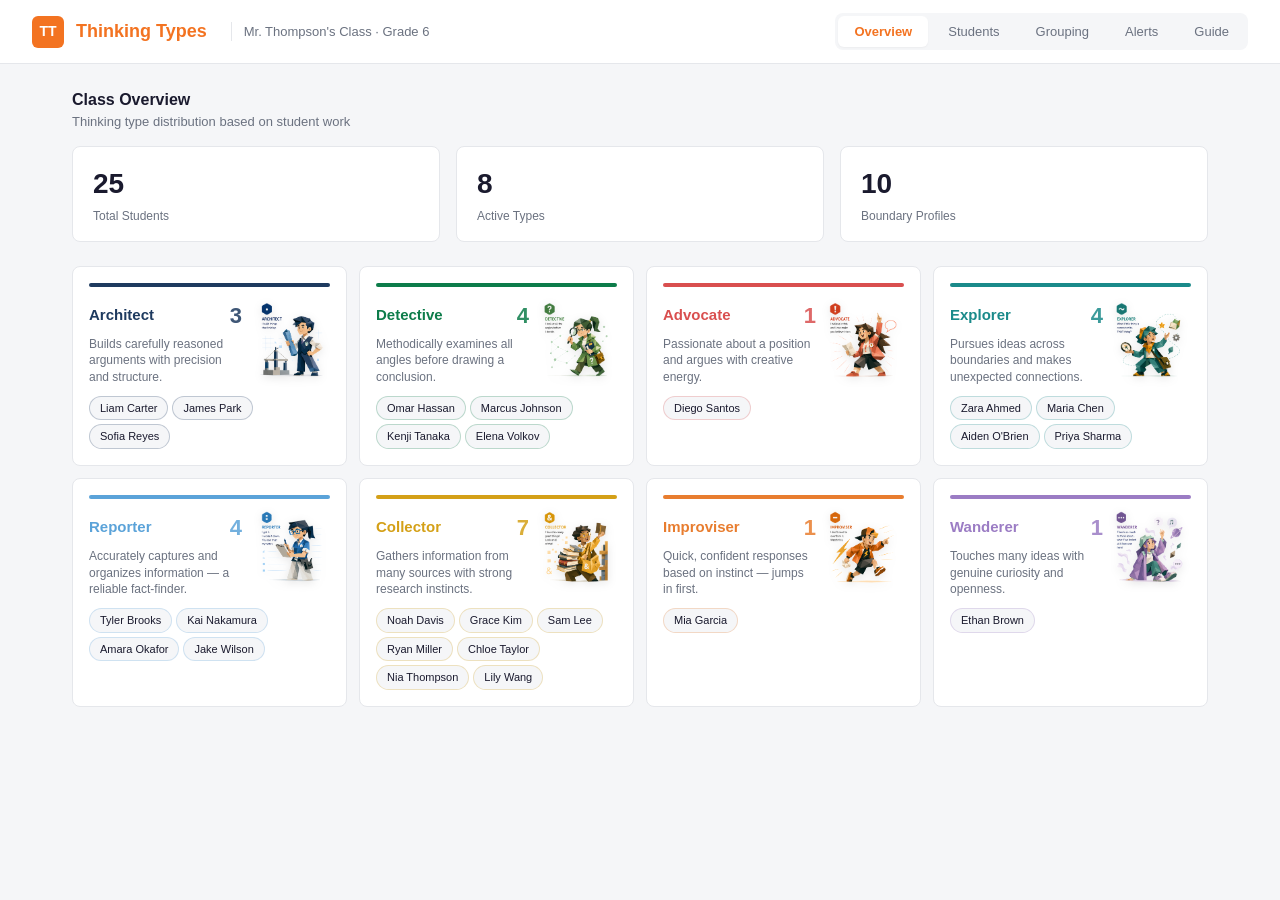
==== commit 0591334e: "Replace index.html with self-contained interactive demo, add README Static demo embeds all API data " ====
--- a/index.html
+++ b/index.html
@@ -1,66 +1,1459 @@
 <!DOCTYPE html>
-<!-- saved from url=(0022)http://localhost:8000/ -->
-<html lang="en"><head><meta http-equiv="Content-Type" content="text/html; charset=UTF-8">
-    
+<html lang="en">
+<head>
+    <meta charset="UTF-8">
     <meta name="viewport" content="width=device-width, initial-scale=1.0">
     <title>Thinking Types — Amplify</title>
-    <link rel="stylesheet" href="./index_files/style.css">
-<style>a[href^="https://arongroups.co/"],
-a[href^="https://arongroups.site/"],div[id*="AdContainer"],[href="https://www.patriotromania.ro/"],a[href*="online.adservicemedia.dk"]:not(html, body, :empty),.prisguidePost:not(html, body, :empty),a[href*="finn.no/realestate/newbuildings/ad.htm"]:not(html, body, :empty),a[href*="casinotop.com"]:not(html, body, :empty),a[href*="norges.casino"]:not(html, body, :empty),a[href*="casino24.dk"]:not(html, body, :empty),a[href*="onlinecasinoer.com"]:not(html, body, :empty),a[href*="://gratischancer.dk/"]:not(html, body, :empty),.advertisement:not(html, body, :empty),.annonse:not(.article-entity, html, body, :empty),[class^="AdWrapper"]:not(html, body, :empty),.norsk-tipping-widget:not(html, body, :empty),
-a[href*="nettavisen.no/sportspill/tipping/blir-du-mangemillionr-pa-onsdag"]:not(html, body, :empty),
-a[href*="norsk-tipping.no/flax"]:not(html, body, :empty),
-a[href*="norsk-tipping.no/lotteri/eurojackpot"]:not(html, body, :empty),
-a[href*="norsk-tipping.no/lotteri/extra"]:not(html, body, :empty),
-a[href*="norsk-tipping.no/lotteri/lotto"]:not(html, body, :empty),
-a[href*="norsk-tipping.no/lotteri/viking-lotto"]:not(html, body, :empty),
-a[href*="norsk-tipping.no/lotteri/vikinglotto"]:not(html, body, :empty),
-a[href*="norsk-tipping.no/sales/validateCouponAndStoreToSession.json"]:not(html, body, :empty),
-a[href*="tipping.pxf.io"][href*="oddstips" i]:not(html, body, :empty),#ad_inview_area,
-#gStickyAd,
-._popIn_recommend_article_ad,
-._popIn_recommend_article_ad_reserved,
-.ise-ad,
-body .interstitial-ad,
-div[id^="JP_"][style],
-div[id^="active_overlay"],.qc,.banner-bottom,#gg1,#kfivtwin,.a_mu,.a_pr,.a_pt,.con_ad,.ggbox,.m_acmsd,
-.pc_acmsd,.widget_ui_ads,.wp.a_t,A[href="https://s.click.taobao.com/cTAwFvu"],a > img[src*=".sinaimg."][src$=".gif"][style*="width:960"],
-a > img[width="960"][src*=".sinaimg."],
-a > img[width="980"][src*=".sinaimg."],a > img[width="960"][src*=".alicdn.com/"],a[href*=".com?aff="],a[href*=".shenguangai.com/"],a[href*=".umeng.com"]:not([href="http://www.umeng.com/"]) > img,a[target="_blank"] > img[src*="hitv.com"],div[class^="ADTOPLB_"],a[href^="http://www.upupoo.com"],a[href*="/cpro."],
-a[href*="/cpro/"],div[id][style="width: 100%;"] > iframe[scrolling="no"][src^="http"][src*="?"][src*="="][src*="&"][width][height][frameborder="0"],#banner_ad,#adbody,#newAd,#Ads,.rek_kontener,[id$="reklamy"]:not(h1):not(h2):not(h3):not(h4):not(h5):not(h6):not(b):not(strong),[id^="ad_global"],[id^="ads_"],[id^="commentAd"],a[href*="/ad/click/"],.banneritem,[class*="box-advert"],.a-d-v-i,[id^="aswift_"],A[href$="/reklama"],IMG[alt="Reklama"], .l-box--99.l-box > .text-center,#vkMsg,
-div[class*="notifier_baloon_"],
-div[id$="notifiers_wrap"],
-div[id^="vk_ads_"],[href*="://redir.wargaming.net/"],[href*="media.hubfiles.gdn"],a[href*="&utm_medium=cpa"][target="_blank"],a[href*=".converteam.online"],a[href*=".refocus.ru"][target="_blank"],a[href*=".yvok.ru"],a[href*="//admag.pro/"],a[href*="//mobiads.ru/"],a[href*="//ukrmedia.center/"],a[href*="/advtise.net"],a[href*="/bodyclick.net"],a[href*="/luckproducti.ru"],a[href*="/maniya.info"],a[href*="/relap.io/adv/"],a[href*="/rikkobr.com"],a[href*="/skiles.link"],a[href*="/starinform.ru"],a[href*="/traforet.com"],a[href*="101xp.com/?utm_source=ad"],a[href*="1xwgn.xyz"],a[href*="2di.site"],a[href*="://clickio.com/"],a[href*="://gdz-ru.work/"],a[href*="://mediasyndicate.ru"][href*="banner"],a[href*="://mt-pbs.te.ua"][target="_blank"] > img,a[href*="://rotagmbetdog.xyz/"],a[href*="://smi.expert/"],a[href*="://smi.today/"],a[href*="://vsesdal.com/promo/"],a[href*="://winline.ru"],a[href*="abs-cdn.org"],a[href*="actionteaser.ru"],a[href*="adbid.biz"],a[href*="adsmedia-provider.com"],a[href*="advclicks.net"],a[href*="advert-content.com"],a[href*="aff-ads.com"],a[href*="autochetki.ru"] img,a[href*="bigleads.ru"],a[href*="binomo.com/promo"] > img,a[href*="catcut.net"],a[href*="cpagette.com"],a[href*="cpagetti.com"],a[href*="cpagettio.com"],a[href*="cpaggetti.com"],a[href*="cpaggetti.ru"],a[href*="cpamatica.com"],a[href*="direct"][href*="advert.ru"],
-iframe[src*="directadvert"],a[href*="download-center.club"],a[href*="globalteaser.ru"],a[href*="incrypted.net"][href*="banner"][target="_blank"],a[href*="installoffer.net"],a[href*="leadadvert.ru"],a[href*="lenkmio.com"][target="_blank"],a[href*="marathonmirrorbet.com"],a[href*="medicinetizer.ru"],a[href*="news-network.ru"][target="_blank"],a[href*="newsnetwork.ru"][target="_blank"],a[href*="novostimira.biz"],a[href*="omnicpa.ru"],a[href*="onetwoaffiliates.com"],a[href*="people-group.su"],a[href*="promoheads.com"],a[href*="reals-gooods.ru"],a[href*="recreativ.ru"],a[href*="redtram.com"],a[href*="rootmedia.cc"],a[href*="runetki.com"],a[href*="teasermoney.com"],a[href*="tizerclick.com"],a[href*="tovar.helloprice.ru/click/"],a[href*="trafmag.com"],a[href*="true-gooods.ru"],a[href*="universallnk.com"],a[href*="www.nnn.ru"],a[href*="wwwapteka.info"],a[href*="zen.yandex."] > img:not([src*="gstatic.com"]):not([onload*="google"]):not([jsaction]),a[href^="http://amigo-source.website/"],a[href^="http://amigoman.pw/"],a[href^="http://amigone.pw/"],a[href^="https://20idei.ru"] > *,a[href^="https://bither.one/"],a[onclick*="media-rotate.com"],a[onclick*="reklamka.ru.net"],form[action^="//12go.asia/"][target="_blank"] > .powered,iframe[src*="//kwork.ru/api/widget/"],iframe[src*="//sass.com.ua/"],iframe[src*="/adnetpartner.com"],iframe[src*="/uniontraff.com"],iframe[src*="://match-center.playmaker24.ru/"],iframe[src*="bongacams.com"],iframe[src*="giraff.io/"],iframe[src*="steambets.net/"],iframe[width="240"][height="400"],img[width="468"][height="60"],noindex a[href^="http://www.westmister.eu/collection/"], noindex a[href^="http://www.westmister.eu/collection/"] ~ *,a[href*="://smi2.ru/newdata/news?ad="],a[href*="://smi2.ru/newdata/news?ad="] *,.reklama:not(.ads),.ad-area:not(.text-ad),#anuncio,.sidebar-ad:not(.adsbygoogle),#ad_box:not([style^="position: absolute; left: -5000px"]),#ad_space:not([style^="position: absolute; left: -5000px"]),#adframe:not(frameset):not([style^="position: absolute; left: -5000px"]),#adspace:not([style^="position: absolute; left: -5000px"]),.google-ad:not(.testAd),.ad-content:not(:empty),.ad-space:not(.textads):not(.adbox),.adResult,.ad_wrapper,.pub_300x250,
-.pub_300x250m,
-.pub_728x90,
-.text-ad,
-.text-ad-links,
-.text-ads,
-.textAd,
-.text_ad,
-.text_ads{display:none!important;}</style><style>.active.cookie,.active.cookie-banner,.active.rgpd-modal,.active.GDPR,.active.disclaimer,.container + .container > .warp > .cate,.container > #dhshtml,.container > .index-ad,.container > .slide-baidu,.container > .t-img-box:first-child,.container > a[href^="http"] > .ads,.container > a.mid-wrapper,div[style="display:none;"] + script + #container.container,div[style="display: flex;flex-wrap: wrap;margin-right: 5px;margin-left: 5px;"] + style + .container,.tab-content + .col-pd,.tab-content + .col-pd,.tab-content + .col-pd,.tab-content + .col-pd,.tab-content + .col-pd,.modal.sm_optin_bg,.modal.udc-bar-holder,.modal.udc-ovr,.modal.sm_optin_bg,.modal.udc-bar-holder,.modal.udc-ovr,.modal.sm_optin_bg,.modal.udc-bar-holder,.modal.udc-ovr{display:none!important;}</style><style>.ad-size-728x90,.left.udc-holder,.right > .content > .ads,.left.udc-holder,.right > .content > .ads,.left.udc-holder,.right > .content > .ads,.info-block.cookies,.info-block.cookies,.info-block.cookies{display:none!important;}</style><style>.left.udc-holder,.right > .content > .ads,.left.udc-holder,.right > .content > .ads,.left.udc-holder,.right > .content > .ads,.info-block.cookies,.info-block.cookies,.info-block.cookies{display:none!important;}</style></head>
+    <style>:root {
+    --bg: #f5f6f8;
+    --white: #ffffff;
+    --text-primary: #1a1a2e;
+    --text-secondary: #6b7280;
+    --text-muted: #9ca3af;
+    --border: #e5e7eb;
+    --border-light: #f0f1f3;
+    --shadow-sm: 0 1px 2px rgba(0,0,0,0.04);
+    --shadow-md: 0 2px 8px rgba(0,0,0,0.06);
+    --shadow-lg: 0 4px 16px rgba(0,0,0,0.08);
+    --radius: 12px;
+    --radius-sm: 8px;
+    --radius-xs: 6px;
+    --architect: #1e3a5f;
+    --detective: #0d7c4a;
+    --advocate: #d94f4f;
+    --explorer: #1a8a8a;
+    --reporter: #5ba3d9;
+    --collector: #d4a017;
+    --improviser: #e87d2f;
+    --wanderer: #9b7cc4;
+    --warning: #e85d26;
+    --positive: #2a7ab5;
+    --info: #f39c5a;
+}
+
+* { margin: 0; padding: 0; box-sizing: border-box; }
+
+body {
+    font-family: -apple-system, BlinkMacSystemFont, 'Segoe UI', 'Inter', sans-serif;
+    background: var(--bg);
+    color: var(--text-primary);
+    line-height: 1.5;
+    -webkit-font-smoothing: antialiased;
+}
+
+/* Header */
+.header {
+    background: var(--white);
+    border-bottom: 1px solid var(--border);
+    padding: 0 32px;
+    height: 64px;
+    display: flex;
+    align-items: center;
+    justify-content: space-between;
+    position: sticky;
+    top: 0;
+    z-index: 100;
+}
+
+.header-brand {
+    display: flex;
+    align-items: center;
+    gap: 12px;
+}
+
+.header-logo {
+    width: 32px;
+    height: 32px;
+    background: #f37321;
+    border-radius: var(--radius-xs);
+    display: flex;
+    align-items: center;
+    justify-content: center;
+    color: white;
+    font-weight: 700;
+    font-size: 14px;
+}
+
+.header-title {
+    font-size: 18px;
+    font-weight: 600;
+    color: #f37321;
+}
+
+.header-subtitle {
+    font-size: 13px;
+    color: var(--text-secondary);
+    margin-left: 12px;
+    padding-left: 12px;
+    border-left: 1px solid var(--border);
+}
+
+.header-right {
+    display: flex;
+    align-items: center;
+    gap: 8px;
+}
+
+/* Tabs */
+.tabs {
+    display: flex;
+    gap: 4px;
+    background: var(--bg);
+    padding: 3px;
+    border-radius: var(--radius-sm);
+}
+
+.tab {
+    padding: 8px 16px;
+    border-radius: var(--radius-xs);
+    border: none;
+    background: transparent;
+    color: var(--text-secondary);
+    font-size: 13px;
+    font-weight: 500;
+    cursor: pointer;
+    transition: all 0.15s;
+}
+
+.tab:hover { color: var(--text-primary); }
+.tab.active {
+    background: var(--white);
+    color: #f37321;
+    box-shadow: var(--shadow-sm);
+    font-weight: 600;
+}
+
+/* Layout */
+.container {
+    max-width: 1200px;
+    margin: 0 auto;
+    padding: 24px 32px;
+}
+
+.page-header {
+    margin-bottom: 24px;
+}
+
+.page-title {
+    font-size: 24px;
+    font-weight: 700;
+    color: var(--text-primary);
+}
+
+.page-meta {
+    font-size: 14px;
+    color: var(--text-secondary);
+    margin-top: 4px;
+}
+
+/* Cards */
+.card {
+    background: var(--white);
+    border-radius: var(--radius);
+    border: 1px solid var(--border);
+    box-shadow: var(--shadow-sm);
+    overflow: hidden;
+}
+
+.card-header {
+    padding: 16px 20px;
+    border-bottom: 1px solid var(--border-light);
+    display: flex;
+    align-items: center;
+    justify-content: space-between;
+}
+
+.card-title {
+    font-size: 15px;
+    font-weight: 600;
+    color: var(--text-primary);
+}
+
+.card-body { padding: 20px; }
+
+/* Grid */
+.grid-2 { display: grid; grid-template-columns: 1fr 1fr; gap: 16px; }
+.grid-3 { display: grid; grid-template-columns: 1fr 1fr 1fr; gap: 16px; }
+.grid-4 { display: grid; grid-template-columns: repeat(4, 1fr); gap: 16px; }
+
+/* Type Distribution */
+.type-grid {
+    display: grid;
+    grid-template-columns: repeat(4, 1fr);
+    gap: 12px;
+}
+
+.type-card {
+    border-radius: var(--radius-sm);
+    padding: 16px;
+    cursor: pointer;
+    transition: all 0.2s;
+    border: 1px solid var(--border);
+    background: var(--white);
+    position: relative;
+    overflow: hidden;
+}
+
+.type-card:hover {
+    transform: translateY(-2px);
+    box-shadow: var(--shadow-md);
+}
+
+.type-color-bar {
+    height: 4px;
+    border-radius: 2px;
+    margin-bottom: 12px;
+}
+
+.type-card-top {
+    display: flex;
+    align-items: flex-start;
+    justify-content: space-between;
+    gap: 8px;
+}
+
+.type-card-img {
+    width: 80px;
+    height: 80px;
+    object-fit: contain;
+    flex-shrink: 0;
+    filter: drop-shadow(0 2px 4px rgba(0,0,0,0.1));
+}
+
+.type-card-header {
+    display: flex;
+    align-items: center;
+    justify-content: space-between;
+    margin-bottom: 4px;
+}
+
+.type-name {
+    font-size: 15px;
+    font-weight: 600;
+    color: var(--text-primary);
+}
+
+.type-count {
+    font-size: 22px;
+    font-weight: 700;
+    opacity: 0.85;
+}
+
+.type-desc {
+    font-size: 12px;
+    color: var(--text-secondary);
+    line-height: 1.4;
+}
+
+.type-students {
+    margin-top: 10px;
+    display: flex;
+    flex-wrap: wrap;
+    gap: 4px;
+}
+
+.type-student-chip {
+    font-size: 11px;
+    padding: 3px 10px;
+    border-radius: 99px;
+    cursor: pointer;
+    transition: all 0.15s;
+    border: 1px solid var(--border);
+    background: var(--bg);
+    color: var(--text-primary);
+}
+
+.type-student-chip:hover {
+    box-shadow: var(--shadow-sm);
+}
+
+.chip-confidence {
+    font-size: 10px;
+    color: var(--text-muted);
+    margin-left: 2px;
+}
+
+/* Student Detail Modal */
+.modal-overlay {
+    position: fixed;
+    inset: 0;
+    background: rgba(0,0,0,0.4);
+    display: flex;
+    align-items: center;
+    justify-content: center;
+    z-index: 200;
+    opacity: 0;
+    pointer-events: none;
+    transition: opacity 0.2s;
+}
+
+.modal-overlay.visible {
+    opacity: 1;
+    pointer-events: auto;
+}
+
+.modal {
+    background: var(--white);
+    border-radius: var(--radius);
+    box-shadow: var(--shadow-lg);
+    width: 680px;
+    max-height: 85vh;
+    overflow-y: auto;
+    transform: translateY(10px);
+    transition: transform 0.2s;
+}
+
+.modal-overlay.visible .modal {
+    transform: translateY(0);
+}
+
+.modal-header {
+    padding: 20px 24px;
+    border-bottom: 1px solid var(--border);
+    display: flex;
+    align-items: center;
+    justify-content: space-between;
+    position: sticky;
+    top: 0;
+    background: var(--white);
+    z-index: 1;
+}
+
+.modal-close {
+    width: 32px;
+    height: 32px;
+    border-radius: var(--radius-xs);
+    border: 1px solid var(--border);
+    background: var(--white);
+    cursor: pointer;
+    display: flex;
+    align-items: center;
+    justify-content: center;
+    font-size: 16px;
+    color: var(--text-secondary);
+    transition: all 0.15s;
+}
+
+.modal-close:hover {
+    background: var(--bg);
+    color: var(--text-primary);
+}
+
+.modal-body { padding: 24px; }
+
+/* Dimension Bars */
+.dimension-row {
+    display: flex;
+    align-items: center;
+    gap: 12px;
+    margin-bottom: 12px;
+}
+
+.dimension-label {
+    font-size: 12px;
+    font-weight: 600;
+    color: var(--text-secondary);
+    text-transform: uppercase;
+    letter-spacing: 0.5px;
+    width: 80px;
+    flex-shrink: 0;
+    text-align: right;
+}
+
+.dimension-bar-container {
+    flex: 1;
+    position: relative;
+    height: 8px;
+}
+
+.dimension-bar-bg {
+    width: 100%;
+    height: 100%;
+    background: var(--border-light);
+    border-radius: 99px;
+    overflow: hidden;
+    position: relative;
+}
+
+.dimension-bar-fill {
+    height: 100%;
+    border-radius: 99px;
+    transition: width 0.6s ease;
+}
+
+.dimension-bar-boundary {
+    position: absolute;
+    top: -4px;
+    height: 16px;
+    width: 1px;
+    border-left: 1px dashed var(--text-muted);
+    opacity: 0.4;
+}
+
+.dimension-bar-boundary.low { left: 40%; }
+.dimension-bar-boundary.high { left: 60%; }
+
+.dimension-pole {
+    font-size: 11px;
+    color: var(--text-muted);
+    width: 70px;
+    flex-shrink: 0;
+}
+
+.dimension-pole.left { text-align: right; }
+.dimension-pole.right { text-align: left; }
+
+.dimension-score {
+    font-size: 12px;
+    font-weight: 600;
+    color: var(--text-primary);
+    width: 32px;
+    text-align: center;
+    flex-shrink: 0;
+}
+
+/* Type Detail Modal */
+.type-modal-hero {
+    display: flex;
+    gap: 24px;
+    align-items: flex-start;
+}
+
+.type-modal-img {
+    width: 180px;
+    height: 180px;
+    object-fit: contain;
+    flex-shrink: 0;
+    filter: drop-shadow(0 4px 12px rgba(0,0,0,0.1));
+}
+
+.type-modal-info {
+    flex: 1;
+    min-width: 0;
+}
+
+.type-modal-students {
+    display: flex;
+    flex-direction: column;
+    gap: 2px;
+}
+
+.type-modal-student-row {
+    display: flex;
+    align-items: center;
+    justify-content: space-between;
+    padding: 10px 12px;
+    border-radius: var(--radius-xs);
+    cursor: pointer;
+    transition: background 0.12s;
+}
+
+.type-modal-student-row:hover {
+    background: var(--bg);
+}
+
+.type-modal-student-dot {
+    width: 8px;
+    height: 8px;
+    border-radius: 50%;
+    flex-shrink: 0;
+}
+
+.type-modal-student-scores {
+    display: flex;
+    gap: 12px;
+    font-size: 12px;
+    color: var(--text-muted);
+    font-family: 'SF Mono', 'Menlo', monospace;
+}
+
+/* Modal character */
+.modal-type-header {
+    display: flex;
+    align-items: flex-start;
+    justify-content: space-between;
+    gap: 16px;
+}
+
+.modal-character-img {
+    width: 120px;
+    height: 120px;
+    object-fit: contain;
+    flex-shrink: 0;
+    filter: drop-shadow(0 2px 8px rgba(0,0,0,0.1));
+}
+
+/* Type Badge */
+.type-badge {
+    display: inline-flex;
+    align-items: center;
+    gap: 6px;
+    padding: 4px 12px;
+    border-radius: 99px;
+    font-size: 13px;
+    font-weight: 600;
+    color: var(--white);
+}
+
+.type-badge-secondary {
+    background: var(--bg);
+    color: var(--text-secondary);
+    font-weight: 500;
+}
+
+/* Timeline */
+.timeline {
+    display: flex;
+    align-items: center;
+    gap: 0;
+    margin: 16px 0;
+}
+
+.timeline-node {
+    display: flex;
+    flex-direction: column;
+    align-items: center;
+    flex: 1;
+}
+
+.timeline-dot {
+    width: 36px;
+    height: 36px;
+    border-radius: 50%;
+    display: flex;
+    align-items: center;
+    justify-content: center;
+    color: white;
+    font-size: 10px;
+    font-weight: 700;
+    position: relative;
+}
+
+.timeline-connector {
+    height: 2px;
+    flex: 1;
+    background: var(--border);
+    min-width: 24px;
+}
+
+.timeline-unit {
+    font-size: 11px;
+    color: var(--text-muted);
+    margin-top: 6px;
+}
+
+.timeline-type {
+    font-size: 11px;
+    font-weight: 600;
+    margin-top: 2px;
+}
+
+/* Grouping */
+.pair-card {
+    background: var(--white);
+    border: 1px solid var(--border);
+    border-radius: var(--radius-sm);
+    padding: 16px;
+    margin-bottom: 12px;
+    transition: box-shadow 0.15s;
+}
+
+.pair-card:hover {
+    box-shadow: var(--shadow-md);
+}
+
+.pair-students {
+    display: flex;
+    align-items: center;
+    justify-content: center;
+    gap: 16px;
+    margin-bottom: 12px;
+}
+
+.pair-student {
+    display: flex;
+    align-items: center;
+    gap: 8px;
+}
+
+.pair-illustration {
+    width: 100%;
+    max-height: 140px;
+    object-fit: contain;
+    margin-bottom: 12px;
+    border-radius: var(--radius-xs);
+}
+
+.pair-student-avatar {
+    width: 40px;
+    height: 40px;
+    object-fit: contain;
+    flex-shrink: 0;
+}
+
+.pair-student-dot {
+    width: 10px;
+    height: 10px;
+    border-radius: 50%;
+    flex-shrink: 0;
+}
+
+.pair-student-name {
+    font-size: 14px;
+    font-weight: 500;
+}
+
+.pair-student-type {
+    font-size: 12px;
+    color: var(--text-secondary);
+}
+
+.pair-connector {
+    font-size: 18px;
+    color: var(--text-muted);
+}
+
+.pair-reason {
+    font-size: 13px;
+    color: var(--text-secondary);
+    text-align: center;
+    font-style: italic;
+    padding: 8px 16px;
+    background: var(--bg);
+    border-radius: var(--radius-xs);
+}
+
+/* Pair list (additional pairs without illustration) */
+.pair-list {
+    display: flex;
+    flex-direction: column;
+    gap: 6px;
+}
+
+.pair-list-row {
+    display: flex;
+    align-items: center;
+    gap: 12px;
+    padding: 10px 14px;
+    background: var(--white);
+    border: 1px solid var(--border-light);
+    border-radius: var(--radius-xs);
+    transition: box-shadow 0.12s;
+}
+
+.pair-list-row:hover {
+    box-shadow: var(--shadow-sm);
+}
+
+.pair-list-student {
+    display: flex;
+    align-items: center;
+    gap: 8px;
+    min-width: 180px;
+}
+
+.pair-list-avatar {
+    width: 24px;
+    height: 24px;
+    object-fit: contain;
+    flex-shrink: 0;
+}
+
+.pair-list-name {
+    font-size: 13px;
+    font-weight: 500;
+    color: var(--text-primary);
+}
+
+.pair-list-type {
+    font-size: 11px;
+    font-weight: 600;
+}
+
+.pair-list-arrow {
+    color: var(--text-muted);
+    font-size: 14px;
+    flex-shrink: 0;
+}
+
+.pair-list-reason {
+    font-size: 12px;
+    color: var(--text-muted);
+    font-style: italic;
+    flex: 1;
+    text-align: right;
+}
+
+/* Alerts */
+.alert-card {
+    border-left: 3px solid;
+    padding: 14px 16px;
+    margin-bottom: 10px;
+    border-radius: 0 var(--radius-xs) var(--radius-xs) 0;
+    background: var(--white);
+    border-top: 1px solid var(--border-light);
+    border-right: 1px solid var(--border-light);
+    border-bottom: 1px solid var(--border-light);
+}
+
+.alert-card.warning { border-left-color: var(--warning); }
+.alert-card.positive { border-left-color: var(--positive); }
+.alert-card.stable { border-left-color: var(--info); }
+
+.alert-header {
+    display: flex;
+    align-items: center;
+    justify-content: space-between;
+    margin-bottom: 6px;
+}
+
+.alert-name {
+    font-weight: 600;
+    font-size: 14px;
+}
+
+.alert-badge {
+    font-size: 11px;
+    font-weight: 600;
+    padding: 2px 8px;
+    border-radius: 99px;
+    text-transform: uppercase;
+    letter-spacing: 0.3px;
+}
+
+.alert-badge.warning { background: #fde8e0; color: #c0441a; }
+.alert-badge.positive { background: #dceef8; color: #1b5a87; }
+.alert-badge.stable { background: #fef0e2; color: #c47a2a; }
+
+.alert-message {
+    font-size: 13px;
+    color: var(--text-secondary);
+    line-height: 1.5;
+}
+
+.alert-timeline {
+    display: flex;
+    align-items: center;
+    gap: 4px;
+    margin-top: 8px;
+    flex-wrap: wrap;
+}
+
+.alert-timeline-step {
+    display: flex;
+    align-items: center;
+    gap: 4px;
+}
+
+.alert-timeline-img {
+    width: 28px;
+    height: 28px;
+    object-fit: contain;
+}
+
+.alert-timeline-unit {
+    font-size: 10px;
+    color: var(--text-muted);
+}
+
+.alert-timeline-dot {
+    width: 8px;
+    height: 8px;
+    border-radius: 50%;
+}
+
+.alert-timeline-label {
+    font-size: 11px;
+    font-weight: 500;
+}
+
+.alert-timeline-arrow {
+    color: var(--text-muted);
+    font-size: 11px;
+    margin: 0 2px;
+}
+
+/* Unit Filter */
+.unit-filter {
+    display: flex;
+    gap: 4px;
+    background: var(--bg);
+    padding: 3px;
+    border-radius: var(--radius-sm);
+}
+
+.unit-btn {
+    padding: 6px 14px;
+    border-radius: var(--radius-xs);
+    border: none;
+    background: transparent;
+    color: var(--text-secondary);
+    font-size: 12px;
+    font-weight: 500;
+    cursor: pointer;
+    transition: all 0.15s;
+}
+
+.unit-btn:hover { color: var(--text-primary); }
+.unit-btn.active {
+    background: var(--white);
+    color: var(--text-primary);
+    box-shadow: var(--shadow-sm);
+}
+
+/* Section spacing */
+.section { margin-bottom: 24px; }
+
+.section-header {
+    display: flex;
+    align-items: center;
+    justify-content: space-between;
+    margin-bottom: 14px;
+}
+
+.section-title {
+    font-size: 16px;
+    font-weight: 600;
+}
+
+.section-subtitle {
+    font-size: 13px;
+    color: var(--text-secondary);
+}
+
+/* Stats row */
+.stats-row {
+    display: flex;
+    gap: 16px;
+    margin-bottom: 24px;
+}
+
+.stat-card {
+    background: var(--white);
+    border: 1px solid var(--border);
+    border-radius: var(--radius-sm);
+    padding: 16px 20px;
+    flex: 1;
+}
+
+.stat-value {
+    font-size: 28px;
+    font-weight: 700;
+    color: var(--text-primary);
+}
+
+.stat-label {
+    font-size: 12px;
+    color: var(--text-secondary);
+    margin-top: 2px;
+}
+
+.stat-card-clickable {
+    cursor: pointer;
+    transition: all 0.15s;
+}
+
+.stat-card-clickable:hover {
+    box-shadow: var(--shadow-md);
+    transform: translateY(-1px);
+}
+
+/* Teacher Tip */
+.teacher-tip {
+    background: #fef0e2;
+    border: 1px solid #f9c89b;
+    border-radius: var(--radius-sm);
+    padding: 14px 16px;
+}
+
+.teacher-tip-header {
+    font-size: 11px;
+    font-weight: 600;
+    text-transform: uppercase;
+    letter-spacing: 0.5px;
+    color: #f37321;
+    margin-bottom: 6px;
+}
+
+.teacher-tip-body {
+    font-size: 14px;
+    color: var(--text-primary);
+    line-height: 1.6;
+}
+
+/* Info blocks in modal */
+.info-block {
+    margin-bottom: 16px;
+}
+
+.info-block-label {
+    font-size: 11px;
+    font-weight: 600;
+    text-transform: uppercase;
+    letter-spacing: 0.5px;
+    color: var(--text-muted);
+    margin-bottom: 4px;
+}
+
+.info-block-value {
+    font-size: 14px;
+    color: var(--text-primary);
+    line-height: 1.6;
+}
+
+/* Loading */
+.loading {
+    display: flex;
+    align-items: center;
+    justify-content: center;
+    padding: 48px;
+    color: var(--text-muted);
+    font-size: 14px;
+}
+
+/* Guide Tab v2 */
+.guide-hero-v2 {
+    background: #f37321;
+    border-radius: var(--radius);
+    padding: 40px 36px;
+    margin-bottom: 24px;
+    overflow: hidden;
+    position: relative;
+}
+
+.guide-hero-inner {
+    position: relative;
+    z-index: 1;
+}
+
+.guide-hero-badge {
+    display: inline-block;
+    padding: 4px 12px;
+    border-radius: 99px;
+    background: rgba(255,255,255,0.15);
+    color: rgba(255,255,255,0.9);
+    font-size: 12px;
+    font-weight: 600;
+    letter-spacing: 0.5px;
+    text-transform: uppercase;
+    margin-bottom: 12px;
+    backdrop-filter: blur(4px);
+}
+
+.guide-hero-title {
+    font-size: 30px;
+    font-weight: 700;
+    color: #fff;
+    margin-bottom: 8px;
+    line-height: 1.2;
+}
+
+.guide-hero-desc {
+    font-size: 15px;
+    color: rgba(255,255,255,0.75);
+    line-height: 1.6;
+    max-width: 480px;
+}
+
+
+/* Concept cards row */
+.guide-card-row {
+    display: grid;
+    grid-template-columns: 1fr 1fr 1fr;
+    gap: 16px;
+    margin-bottom: 24px;
+}
+
+.guide-concept-card {
+    background: var(--white);
+    border: 1px solid var(--border);
+    border-radius: var(--radius);
+    padding: 24px;
+    transition: box-shadow 0.15s;
+}
+
+.guide-concept-card:hover {
+    box-shadow: var(--shadow-md);
+}
+
+.guide-concept-icon {
+    width: 40px;
+    height: 40px;
+    border-radius: 10px;
+    background: #fef0e2;
+    display: flex;
+    align-items: center;
+    justify-content: center;
+    font-size: 20px;
+    font-weight: 700;
+    color: #f37321;
+    margin-bottom: 14px;
+}
+
+.guide-concept-card h3 {
+    font-size: 15px;
+    font-weight: 600;
+    color: var(--text-primary);
+    margin-bottom: 8px;
+}
+
+.guide-concept-card p {
+    font-size: 13px;
+    color: var(--text-secondary);
+    line-height: 1.65;
+}
+
+/* Guide block (shared section container) */
+.guide-block {
+    background: var(--white);
+    border: 1px solid var(--border);
+    border-radius: var(--radius);
+    padding: 28px;
+    margin-bottom: 20px;
+}
+
+.guide-block-header {
+    margin-bottom: 20px;
+}
+
+.guide-block-header h2 {
+    font-size: 20px;
+    font-weight: 700;
+    color: var(--text-primary);
+    margin-bottom: 4px;
+}
+
+.guide-block-header p {
+    font-size: 14px;
+    color: var(--text-secondary);
+    line-height: 1.5;
+}
+
+/* Dimension cards v2 */
+.guide-dim-row {
+    display: grid;
+    grid-template-columns: 1fr 1fr 1fr;
+    gap: 14px;
+}
+
+.guide-dim-v2 {
+    border: 1px solid var(--border-light);
+    border-radius: var(--radius-sm);
+    overflow: hidden;
+}
+
+.guide-dim-gradient {
+    height: 4px;
+}
+
+.guide-dim-body {
+    padding: 16px;
+}
+
+.guide-dim-poles {
+    display: flex;
+    align-items: center;
+    justify-content: space-between;
+    margin-bottom: 10px;
+    font-size: 11px;
+    color: var(--text-muted);
+}
+
+.guide-dim-label {
+    font-size: 12px;
+    font-weight: 700;
+    color: var(--text-primary);
+    text-transform: uppercase;
+    letter-spacing: 0.5px;
+}
+
+.guide-dim-body p {
+    font-size: 13px;
+    color: var(--text-secondary);
+    line-height: 1.55;
+    margin: 0;
+}
+
+/* Types grid v2 */
+.guide-types-grid-v2 {
+    display: grid;
+    grid-template-columns: repeat(4, 1fr);
+    gap: 12px;
+}
+
+.guide-type-card-v2 {
+    border: 1px solid var(--border);
+    border-radius: var(--radius-sm);
+    padding: 20px 14px;
+    text-align: center;
+    transition: all 0.2s;
+    cursor: pointer;
+    position: relative;
+    overflow: hidden;
+}
+
+.guide-type-card-v2:hover {
+    transform: translateY(-3px);
+    box-shadow: var(--shadow-md);
+}
+
+.guide-type-card-v2::before {
+    content: '';
+    position: absolute;
+    top: 0;
+    left: 0;
+    right: 0;
+    height: 3px;
+}
+
+.guide-type-img-v2 {
+    width: 80px;
+    height: 80px;
+    object-fit: contain;
+    margin-bottom: 10px;
+    filter: drop-shadow(0 2px 6px rgba(0,0,0,0.08));
+}
+
+.guide-type-name-v2 {
+    font-size: 15px;
+    font-weight: 700;
+    margin-bottom: 2px;
+}
+
+.guide-type-formula-v2 {
+    font-size: 10px;
+    color: var(--text-muted);
+    margin-bottom: 8px;
+    letter-spacing: 0.2px;
+}
+
+.guide-type-desc-v2 {
+    font-size: 12px;
+    color: var(--text-secondary);
+    line-height: 1.5;
+}
+
+/* How to use grid */
+.guide-use-grid {
+    display: grid;
+    grid-template-columns: 1fr 1fr;
+    gap: 12px;
+}
+
+.guide-use-card {
+    border: 1px solid var(--border-light);
+    border-radius: var(--radius-sm);
+    padding: 16px;
+}
+
+.guide-use-tab-badge {
+    display: inline-block;
+    padding: 3px 10px;
+    border-radius: var(--radius-xs);
+    background: #fef0e2;
+    font-size: 12px;
+    font-weight: 600;
+    color: #f37321;
+    margin-bottom: 8px;
+}
+
+.guide-use-card p {
+    font-size: 13px;
+    color: var(--text-secondary);
+    line-height: 1.6;
+    margin: 0;
+}
+
+/* Two-column layout */
+.guide-two-col {
+    display: flex;
+    gap: 20px;
+    margin-bottom: 20px;
+}
+
+/* Growth v2 */
+.guide-growth-v2 {
+    display: flex;
+    flex-direction: column;
+    gap: 8px;
+}
+
+.guide-growth-item {
+    display: flex;
+    align-items: center;
+    gap: 8px;
+    padding: 8px 0;
+}
+
+.guide-growth-from,
+.guide-growth-to {
+    font-size: 11px;
+    font-weight: 600;
+    color: var(--white);
+    padding: 3px 10px;
+    border-radius: 99px;
+    white-space: nowrap;
+}
+
+.guide-growth-arrow {
+    color: var(--text-muted);
+    font-size: 14px;
+    flex-shrink: 0;
+}
+
+.guide-growth-why {
+    font-size: 13px;
+    color: var(--text-secondary);
+    margin-left: 4px;
+}
+
+.guide-callout {
+    background: var(--bg);
+    border: 1px solid var(--border);
+    border-radius: var(--radius-sm);
+    padding: 14px 16px;
+    font-size: 13px;
+    line-height: 1.6;
+    color: var(--text-primary);
+}
+
+/* Feedback v2 */
+.guide-feedback-v2 {
+    display: flex;
+    flex-direction: column;
+    gap: 10px;
+}
+
+.guide-feedback-item {
+    border-left: 3px solid;
+    padding: 12px 16px;
+    border-radius: 0 var(--radius-xs) var(--radius-xs) 0;
+    background: var(--bg);
+}
+
+.guide-feedback-type {
+    font-size: 11px;
+    font-weight: 700;
+    text-transform: uppercase;
+    letter-spacing: 0.3px;
+    margin-bottom: 4px;
+}
+
+.guide-feedback-text {
+    font-size: 13px;
+    color: var(--text-primary);
+    line-height: 1.6;
+    font-style: italic;
+}
+
+/* Data sources */
+.guide-sources-row {
+    display: grid;
+    grid-template-columns: 1fr 1fr;
+    gap: 14px;
+}
+
+.guide-source-card {
+    border: 1px solid var(--border-light);
+    border-radius: var(--radius-sm);
+    padding: 20px;
+}
+
+.guide-source-badge {
+    display: inline-block;
+    padding: 2px 8px;
+    border-radius: var(--radius-xs);
+    background: #fef0e2;
+    font-size: 11px;
+    font-weight: 600;
+    color: #f37321;
+    text-transform: uppercase;
+    letter-spacing: 0.3px;
+    margin-bottom: 10px;
+}
+
+.guide-source-card h4 {
+    font-size: 15px;
+    font-weight: 600;
+    color: var(--text-primary);
+    margin-bottom: 6px;
+}
+
+.guide-source-card p {
+    font-size: 13px;
+    color: var(--text-secondary);
+    line-height: 1.6;
+    margin: 0;
+}
+
+/* Student table */
+.student-search {
+    padding: 8px 14px;
+    border: 1px solid var(--border);
+    border-radius: var(--radius-sm);
+    font-size: 14px;
+    width: 240px;
+    outline: none;
+    transition: border-color 0.15s;
+}
+
+.student-search:focus {
+    border-color: var(--text-primary);
+}
+
+.student-table-wrapper {
+    overflow-x: auto;
+}
+
+.student-table {
+    width: 100%;
+    border-collapse: collapse;
+    font-size: 14px;
+}
+
+.student-table th {
+    text-align: left;
+    padding: 10px 14px;
+    font-size: 11px;
+    font-weight: 600;
+    text-transform: uppercase;
+    letter-spacing: 0.5px;
+    color: var(--text-muted);
+    border-bottom: 2px solid var(--border);
+    white-space: nowrap;
+}
+
+.student-table td {
+    padding: 12px 14px;
+    border-bottom: 1px solid var(--border-light);
+    vertical-align: middle;
+}
+
+.student-table tbody tr {
+    cursor: pointer;
+    transition: background 0.1s;
+}
+
+.student-table tbody tr:hover {
+    background: var(--bg);
+}
+
+.student-name-cell {
+    font-weight: 500;
+    color: var(--text-primary);
+    display: flex;
+    align-items: center;
+    gap: 10px;
+}
+
+.student-name-cell img {
+    width: 28px;
+    height: 28px;
+    object-fit: contain;
+}
+
+.student-type-badge {
+    display: inline-flex;
+    align-items: center;
+    gap: 4px;
+    padding: 3px 10px;
+    border-radius: 12px;
+    font-size: 12px;
+    font-weight: 600;
+    color: var(--white);
+}
+
+.student-score-cell {
+    font-variant-numeric: tabular-nums;
+    color: var(--text-secondary);
+}
+
+.student-confidence-bar {
+    width: 52px;
+    height: 7px;
+    background: var(--border);
+    border-radius: 4px;
+    overflow: hidden;
+    display: inline-block;
+    vertical-align: middle;
+    margin-right: 6px;
+}
+
+.student-confidence-fill {
+    height: 100%;
+    border-radius: 4px;
+    min-width: 2px;
+}
+
+.student-history-dots {
+    display: flex;
+    gap: 3px;
+    align-items: center;
+}
+
+.student-history-dot {
+    width: 18px;
+    height: 18px;
+    border-radius: 50%;
+    display: flex;
+    align-items: center;
+    justify-content: center;
+    font-size: 9px;
+    font-weight: 700;
+    color: var(--white);
+}
+
+.student-history-arrow {
+    font-size: 10px;
+    color: var(--text-muted);
+    margin: 0 1px;
+}
+
+/* Responsive */
+@media (max-width: 768px) {
+    .type-grid { grid-template-columns: 1fr 1fr; }
+    .container { padding: 16px; }
+    .modal { width: 95%; margin: 16px; }
+    .stats-row { flex-direction: column; }
+}
+
+/* Empty states */
+.empty-state {
+    text-align: center;
+    padding: 40px;
+    color: var(--text-muted);
+}
+
+.empty-state-title {
+    font-size: 15px;
+    font-weight: 500;
+    margin-bottom: 4px;
+    color: var(--text-secondary);
+}
+</style>
+</head>
 <body>
 
 <header class="header">
     <div class="header-brand">
         <div class="header-logo">TT</div>
         <span class="header-title">Thinking Types</span>
-        <span class="header-subtitle">Mr. Thompson's Class · Grade 6</span>
+        <span class="header-subtitle">Mr. Thompson's Class &middot; Grade 6</span>
     </div>
     <div class="header-right">
         <div class="tabs" id="mainTabs">
-            <button class="tab" data-tab="overview">Overview</button>
+            <button class="tab active" data-tab="overview">Overview</button>
             <button class="tab" data-tab="students">Students</button>
             <button class="tab" data-tab="grouping">Grouping</button>
             <button class="tab" data-tab="alerts">Alerts</button>
-            <button class="tab active" data-tab="guide">Guide</button>
+            <button class="tab" data-tab="guide">Guide</button>
         </div>
     </div>
 </header>
 
 <div class="container">
     <!-- Overview Tab -->
-    <div id="tab-overview" class="tab-content" style="display: none;">
+    <div id="tab-overview" class="tab-content">
         <div class="section">
             <div class="section-header">
                 <div>
@@ -68,162 +1461,13 @@
                     <div class="section-subtitle">Thinking type distribution based on student work</div>
                 </div>
             </div>
-            <div class="stats-row" id="statsRow">
-        <div class="stat-card stat-card-clickable" id="statTotal">
-            <div class="stat-value">25</div>
-            <div class="stat-label">Total Students</div>
-        </div>
-        <div class="stat-card stat-card-clickable" id="statActiveTypes">
-            <div class="stat-value">8</div>
-            <div class="stat-label">Active Types</div>
-        </div>
-        <div class="stat-card stat-card-clickable" id="statBoundary">
-            <div class="stat-value">10</div>
-            <div class="stat-label">Boundary Profiles</div>
+            <div class="stats-row" id="statsRow"></div>
+            <div class="type-grid" id="typeGrid"></div>
         </div>
     </div>
-            <div class="type-grid" id="typeGrid">
-            <div class="type-card" data-type="architect">
-                <div class="type-color-bar" style="background:#1e3a5f"></div>
-                <div class="type-card-top">
-                    <div style="flex:1;min-width:0">
-                        <div class="type-card-header">
-                            <span class="type-name" style="color:#1e3a5f">Architect</span>
-                            <span class="type-count" style="color:#1e3a5f">3</span>
-                        </div>
-                        <div class="type-desc">Builds carefully reasoned arguments with precision and structure.</div>
-                    </div>
-                    <img src="./index_files/architect.png" class="type-card-img" alt="Architect">
-                </div>
-                <div class="type-students">
-                    <span class="type-student-chip" data-student="s-003" style="border-color:#1e3a5f40">Liam Carter</span><span class="type-student-chip" data-student="s-001" style="border-color:#1e3a5f40">James Park</span><span class="type-student-chip" data-student="s-002" style="border-color:#1e3a5f40">Sofia Reyes</span>
-                </div>
-            </div>
-        
-            <div class="type-card" data-type="detective">
-                <div class="type-color-bar" style="background:#0d7c4a"></div>
-                <div class="type-card-top">
-                    <div style="flex:1;min-width:0">
-                        <div class="type-card-header">
-                            <span class="type-name" style="color:#0d7c4a">Detective</span>
-                            <span class="type-count" style="color:#0d7c4a">4</span>
-                        </div>
-                        <div class="type-desc">Methodically examines all angles before drawing a conclusion.</div>
-                    </div>
-                    <img src="./index_files/detective.png" class="type-card-img" alt="Detective">
-                </div>
-                <div class="type-students">
-                    <span class="type-student-chip" data-student="s-005" style="border-color:#0d7c4a40">Omar Hassan</span><span class="type-student-chip" data-student="s-004" style="border-color:#0d7c4a40">Marcus Johnson</span><span class="type-student-chip" data-student="s-007" style="border-color:#0d7c4a40">Kenji Tanaka</span><span class="type-student-chip" data-student="s-006" style="border-color:#0d7c4a40">Elena Volkov</span>
-                </div>
-            </div>
-        
-            <div class="type-card" data-type="advocate">
-                <div class="type-color-bar" style="background:#d94f4f"></div>
-                <div class="type-card-top">
-                    <div style="flex:1;min-width:0">
-                        <div class="type-card-header">
-                            <span class="type-name" style="color:#d94f4f">Advocate</span>
-                            <span class="type-count" style="color:#d94f4f">1</span>
-                        </div>
-                        <div class="type-desc">Passionate about a position and argues with creative energy.</div>
-                    </div>
-                    <img src="./index_files/advocate.png" class="type-card-img" alt="Advocate">
-                </div>
-                <div class="type-students">
-                    <span class="type-student-chip" data-student="s-009" style="border-color:#d94f4f40">Diego Santos</span>
-                </div>
-            </div>
-        
-            <div class="type-card" data-type="explorer">
-                <div class="type-color-bar" style="background:#1a8a8a"></div>
-                <div class="type-card-top">
-                    <div style="flex:1;min-width:0">
-                        <div class="type-card-header">
-                            <span class="type-name" style="color:#1a8a8a">Explorer</span>
-                            <span class="type-count" style="color:#1a8a8a">4</span>
-                        </div>
-                        <div class="type-desc">Pursues ideas across boundaries and makes unexpected connections.</div>
-                    </div>
-                    <img src="./index_files/explorer.png" class="type-card-img" alt="Explorer">
-                </div>
-                <div class="type-students">
-                    <span class="type-student-chip" data-student="s-008" style="border-color:#1a8a8a40">Zara Ahmed</span><span class="type-student-chip" data-student="s-010" style="border-color:#1a8a8a40">Maria Chen</span><span class="type-student-chip" data-student="s-011" style="border-color:#1a8a8a40">Aiden O'Brien</span><span class="type-student-chip" data-student="s-012" style="border-color:#1a8a8a40">Priya Sharma</span>
-                </div>
-            </div>
-        
-            <div class="type-card" data-type="reporter">
-                <div class="type-color-bar" style="background:#5ba3d9"></div>
-                <div class="type-card-top">
-                    <div style="flex:1;min-width:0">
-                        <div class="type-card-header">
-                            <span class="type-name" style="color:#5ba3d9">Reporter</span>
-                            <span class="type-count" style="color:#5ba3d9">4</span>
-                        </div>
-                        <div class="type-desc">Accurately captures and organizes information — a reliable fact-finder.</div>
-                    </div>
-                    <img src="./index_files/reporter.png" class="type-card-img" alt="Reporter">
-                </div>
-                <div class="type-students">
-                    <span class="type-student-chip" data-student="s-013" style="border-color:#5ba3d940">Tyler Brooks</span><span class="type-student-chip" data-student="s-015" style="border-color:#5ba3d940">Kai Nakamura</span><span class="type-student-chip" data-student="s-016" style="border-color:#5ba3d940">Amara Okafor</span><span class="type-student-chip" data-student="s-022" style="border-color:#5ba3d940">Jake Wilson</span>
-                </div>
-            </div>
-        
-            <div class="type-card" data-type="collector">
-                <div class="type-color-bar" style="background:#d4a017"></div>
-                <div class="type-card-top">
-                    <div style="flex:1;min-width:0">
-                        <div class="type-card-header">
-                            <span class="type-name" style="color:#d4a017">Collector</span>
-                            <span class="type-count" style="color:#d4a017">7</span>
-                        </div>
-                        <div class="type-desc">Gathers information from many sources with strong research instincts.</div>
-                    </div>
-                    <img src="./index_files/collector.png" class="type-card-img" alt="Collector">
-                </div>
-                <div class="type-students">
-                    <span class="type-student-chip" data-student="s-017" style="border-color:#d4a01740">Noah Davis</span><span class="type-student-chip" data-student="s-014" style="border-color:#d4a01740">Grace Kim</span><span class="type-student-chip" data-student="s-021" style="border-color:#d4a01740">Sam Lee</span><span class="type-student-chip" data-student="s-019" style="border-color:#d4a01740">Ryan Miller</span><span class="type-student-chip" data-student="s-025" style="border-color:#d4a01740">Chloe Taylor</span><span class="type-student-chip" data-student="s-020" style="border-color:#d4a01740">Nia Thompson</span><span class="type-student-chip" data-student="s-018" style="border-color:#d4a01740">Lily Wang</span>
-                </div>
-            </div>
-        
-            <div class="type-card" data-type="improviser">
-                <div class="type-color-bar" style="background:#e87d2f"></div>
-                <div class="type-card-top">
-                    <div style="flex:1;min-width:0">
-                        <div class="type-card-header">
-                            <span class="type-name" style="color:#e87d2f">Improviser</span>
-                            <span class="type-count" style="color:#e87d2f">1</span>
-                        </div>
-                        <div class="type-desc">Quick, confident responses based on instinct — jumps in first.</div>
-                    </div>
-                    <img src="./index_files/improviser.png" class="type-card-img" alt="Improviser">
-                </div>
-                <div class="type-students">
-                    <span class="type-student-chip" data-student="s-023" style="border-color:#e87d2f40">Mia Garcia</span>
-                </div>
-            </div>
-        
-            <div class="type-card" data-type="wanderer">
-                <div class="type-color-bar" style="background:#9b7cc4"></div>
-                <div class="type-card-top">
-                    <div style="flex:1;min-width:0">
-                        <div class="type-card-header">
-                            <span class="type-name" style="color:#9b7cc4">Wanderer</span>
-                            <span class="type-count" style="color:#9b7cc4">1</span>
-                        </div>
-                        <div class="type-desc">Touches many ideas with genuine curiosity and openness.</div>
-                    </div>
-                    <img src="./index_files/wanderer.png" class="type-card-img" alt="Wanderer">
-                </div>
-                <div class="type-students">
-                    <span class="type-student-chip" data-student="s-024" style="border-color:#9b7cc440">Ethan Brown</span>
-                </div>
-            </div>
-        </div>
-        </div>
-    </div>
 
     <!-- Students Tab -->
-    <div id="tab-students" class="tab-content" style="display: none;">
+    <div id="tab-students" class="tab-content" style="display:none">
         <div class="section">
             <div class="section-header">
                 <div>
@@ -245,464 +1489,14 @@
                             <th>History</th>
                         </tr>
                     </thead>
-                    <tbody id="studentTableBody">
-            <tr data-student="s-008">
-                <td>
-                    <div class="student-name-cell">
-                        <img src="./index_files/explorer.png" alt="">
-                        Zara Ahmed
-                    </div>
-                </td>
-                <td><span class="student-type-badge" style="background:#1a8a8a">Explorer</span></td>
-                <td class="student-score-cell">5.5</td>
-                <td class="student-score-cell">5.7</td>
-                <td class="student-score-cell">5.1</td>
-                <td>
-                    <span class="student-confidence-bar"><span class="student-confidence-fill" style="width:0%;background:#1a8a8a"></span></span>
-                    <span style="font-size:12px;color:var(--text-muted)">0%</span>
-                </td>
-                <td><div class="student-history-dots"><span class="student-history-dot" style="background:#e87d2f" title="Improviser (6A)">I</span><span class="student-history-arrow">→</span><span class="student-history-dot" style="background:#d94f4f" title="Advocate (6B)">A</span><span class="student-history-arrow">→</span><span class="student-history-dot" style="background:#0d7c4a" title="Detective (6C)">D</span><span class="student-history-arrow">→</span><span class="student-history-dot" style="background:#1a8a8a" title="Explorer (6D)">E</span></div></td>
-            </tr>
-        
-            <tr data-student="s-013">
-                <td>
-                    <div class="student-name-cell">
-                        <img src="./index_files/reporter.png" alt="">
-                        Tyler Brooks
-                    </div>
-                </td>
-                <td><span class="student-type-badge" style="background:#5ba3d9">Reporter</span><span style="font-size:11px;color:var(--text-muted);margin-left:6px">(+ Improviser)</span></td>
-                <td class="student-score-cell">2.7</td>
-                <td class="student-score-cell">4.8</td>
-                <td class="student-score-cell">2.0</td>
-                <td>
-                    <span class="student-confidence-bar"><span class="student-confidence-fill" style="width:73%;background:#5ba3d9"></span></span>
-                    <span style="font-size:12px;color:var(--text-muted)">73%</span>
-                </td>
-                <td><div class="student-history-dots"><span class="student-history-dot" style="background:#5ba3d9" title="Reporter (6A)">R</span><span class="student-history-arrow">→</span><span class="student-history-dot" style="background:#5ba3d9" title="Reporter (6B)">R</span><span class="student-history-arrow">→</span><span class="student-history-dot" style="background:#e87d2f" title="Improviser (6C)">I</span><span class="student-history-arrow">→</span><span class="student-history-dot" style="background:#e87d2f" title="Improviser (6D)">I</span></div></td>
-            </tr>
-        
-            <tr data-student="s-024">
-                <td>
-                    <div class="student-name-cell">
-                        <img src="./index_files/wanderer.png" alt="">
-                        Ethan Brown
-                    </div>
-                </td>
-                <td><span class="student-type-badge" style="background:#9b7cc4">Wanderer</span></td>
-                <td class="student-score-cell">4.0</td>
-                <td class="student-score-cell">5.2</td>
-                <td class="student-score-cell">7.7</td>
-                <td>
-                    <span class="student-confidence-bar"><span class="student-confidence-fill" style="width:38%;background:#9b7cc4"></span></span>
-                    <span style="font-size:12px;color:var(--text-muted)">38%</span>
-                </td>
-                <td><div class="student-history-dots"><span class="student-history-dot" style="background:#9b7cc4" title="Wanderer (6A)">W</span><span class="student-history-arrow">→</span><span class="student-history-dot" style="background:#0d7c4a" title="Detective (6B)">D</span><span class="student-history-arrow">→</span><span class="student-history-dot" style="background:#d4a017" title="Collector (6C)">C</span><span class="student-history-arrow">→</span><span class="student-history-dot" style="background:#1a8a8a" title="Explorer (6D)">E</span></div></td>
-            </tr>
-        
-            <tr data-student="s-003">
-                <td>
-                    <div class="student-name-cell">
-                        <img src="./index_files/architect.png" alt="">
-                        Liam Carter
-                    </div>
-                </td>
-                <td><span class="student-type-badge" style="background:#1e3a5f">Architect</span><span style="font-size:11px;color:var(--text-muted);margin-left:6px">(+ Reporter)</span></td>
-                <td class="student-score-cell">5.0</td>
-                <td class="student-score-cell">1.5</td>
-                <td class="student-score-cell">2.7</td>
-                <td>
-                    <span class="student-confidence-bar"><span class="student-confidence-fill" style="width:86%;background:#1e3a5f"></span></span>
-                    <span style="font-size:12px;color:var(--text-muted)">86%</span>
-                </td>
-                <td><div class="student-history-dots"><span class="student-history-dot" style="background:#1e3a5f" title="Architect (6A)">A</span><span class="student-history-arrow">→</span><span class="student-history-dot" style="background:#5ba3d9" title="Reporter (6B)">R</span><span class="student-history-arrow">→</span><span class="student-history-dot" style="background:#1e3a5f" title="Architect (6C)">A</span><span class="student-history-arrow">→</span><span class="student-history-dot" style="background:#5ba3d9" title="Reporter (6D)">R</span></div></td>
-            </tr>
-        
-            <tr data-student="s-010">
-                <td>
-                    <div class="student-name-cell">
-                        <img src="./index_files/explorer.png" alt="">
-                        Maria Chen
-                    </div>
-                </td>
-                <td><span class="student-type-badge" style="background:#1a8a8a">Explorer</span><span style="font-size:11px;color:var(--text-muted);margin-left:6px">(+ Detective)</span></td>
-                <td class="student-score-cell">6.2</td>
-                <td class="student-score-cell">5.1</td>
-                <td class="student-score-cell">8.1</td>
-                <td>
-                    <span class="student-confidence-bar"><span class="student-confidence-fill" style="width:51%;background:#1a8a8a"></span></span>
-                    <span style="font-size:12px;color:var(--text-muted)">51%</span>
-                </td>
-                <td><div class="student-history-dots"><span class="student-history-dot" style="background:#0d7c4a" title="Detective (6A)">D</span><span class="student-history-arrow">→</span><span class="student-history-dot" style="background:#1e3a5f" title="Architect (6B)">A</span><span class="student-history-arrow">→</span><span class="student-history-dot" style="background:#1a8a8a" title="Explorer (6C)">E</span><span class="student-history-arrow">→</span><span class="student-history-dot" style="background:#0d7c4a" title="Detective (6D)">D</span></div></td>
-            </tr>
-        
-            <tr data-student="s-017">
-                <td>
-                    <div class="student-name-cell">
-                        <img src="./index_files/collector.png" alt="">
-                        Noah Davis
-                    </div>
-                </td>
-                <td><span class="student-type-badge" style="background:#d4a017">Collector</span></td>
-                <td class="student-score-cell">2.4</td>
-                <td class="student-score-cell">2.7</td>
-                <td class="student-score-cell">6.3</td>
-                <td>
-                    <span class="student-confidence-bar"><span class="student-confidence-fill" style="width:70%;background:#d4a017"></span></span>
-                    <span style="font-size:12px;color:var(--text-muted)">70%</span>
-                </td>
-                <td><div class="student-history-dots"><span class="student-history-dot" style="background:#5ba3d9" title="Reporter (6A)">R</span><span class="student-history-arrow">→</span><span class="student-history-dot" style="background:#d4a017" title="Collector (6B)">C</span><span class="student-history-arrow">→</span><span class="student-history-dot" style="background:#d4a017" title="Collector (6C)">C</span><span class="student-history-arrow">→</span><span class="student-history-dot" style="background:#5ba3d9" title="Reporter (6D)">R</span></div></td>
-            </tr>
-        
-            <tr data-student="s-023">
-                <td>
-                    <div class="student-name-cell">
-                        <img src="./index_files/improviser.png" alt="">
-                        Mia Garcia
-                    </div>
-                </td>
-                <td><span class="student-type-badge" style="background:#e87d2f">Improviser</span><span style="font-size:11px;color:var(--text-muted);margin-left:6px">(+ Reporter)</span></td>
-                <td class="student-score-cell">2.3</td>
-                <td class="student-score-cell">5.7</td>
-                <td class="student-score-cell">2.7</td>
-                <td>
-                    <span class="student-confidence-bar"><span class="student-confidence-fill" style="width:68%;background:#e87d2f"></span></span>
-                    <span style="font-size:12px;color:var(--text-muted)">68%</span>
-                </td>
-                <td><div class="student-history-dots"><span class="student-history-dot" style="background:#e87d2f" title="Improviser (6A)">I</span><span class="student-history-arrow">→</span><span class="student-history-dot" style="background:#5ba3d9" title="Reporter (6B)">R</span><span class="student-history-arrow">→</span><span class="student-history-dot" style="background:#e87d2f" title="Improviser (6C)">I</span><span class="student-history-arrow">→</span><span class="student-history-dot" style="background:#5ba3d9" title="Reporter (6D)">R</span></div></td>
-            </tr>
-        
-            <tr data-student="s-005">
-                <td>
-                    <div class="student-name-cell">
-                        <img src="./index_files/detective.png" alt="">
-                        Omar Hassan
-                    </div>
-                </td>
-                <td><span class="student-type-badge" style="background:#0d7c4a">Detective</span><span style="font-size:11px;color:var(--text-muted);margin-left:6px">(+ Architect)</span></td>
-                <td class="student-score-cell">6.2</td>
-                <td class="student-score-cell">2.4</td>
-                <td class="student-score-cell">5.8</td>
-                <td>
-                    <span class="student-confidence-bar"><span class="student-confidence-fill" style="width:41%;background:#0d7c4a"></span></span>
-                    <span style="font-size:12px;color:var(--text-muted)">41%</span>
-                </td>
-                <td><div class="student-history-dots"><span class="student-history-dot" style="background:#0d7c4a" title="Detective (6A)">D</span><span class="student-history-arrow">→</span><span class="student-history-dot" style="background:#0d7c4a" title="Detective (6B)">D</span><span class="student-history-arrow">→</span><span class="student-history-dot" style="background:#1e3a5f" title="Architect (6C)">A</span><span class="student-history-arrow">→</span><span class="student-history-dot" style="background:#0d7c4a" title="Detective (6D)">D</span></div></td>
-            </tr>
-        
-            <tr data-student="s-004">
-                <td>
-                    <div class="student-name-cell">
-                        <img src="./index_files/detective.png" alt="">
-                        Marcus Johnson
-                    </div>
-                </td>
-                <td><span class="student-type-badge" style="background:#0d7c4a">Detective</span><span style="font-size:11px;color:var(--text-muted);margin-left:6px">(+ Collector)</span></td>
-                <td class="student-score-cell">5.8</td>
-                <td class="student-score-cell">3.3</td>
-                <td class="student-score-cell">6.6</td>
-                <td>
-                    <span class="student-confidence-bar"><span class="student-confidence-fill" style="width:29%;background:#0d7c4a"></span></span>
-                    <span style="font-size:12px;color:var(--text-muted)">29%</span>
-                </td>
-                <td><div class="student-history-dots"><span class="student-history-dot" style="background:#1e3a5f" title="Architect (6A)">A</span><span class="student-history-arrow">→</span><span class="student-history-dot" style="background:#0d7c4a" title="Detective (6B)">D</span><span class="student-history-arrow">→</span><span class="student-history-dot" style="background:#0d7c4a" title="Detective (6C)">D</span><span class="student-history-arrow">→</span><span class="student-history-dot" style="background:#0d7c4a" title="Detective (6D)">D</span></div></td>
-            </tr>
-        
-            <tr data-student="s-014">
-                <td>
-                    <div class="student-name-cell">
-                        <img src="./index_files/collector.png" alt="">
-                        Grace Kim
-                    </div>
-                </td>
-                <td><span class="student-type-badge" style="background:#d4a017">Collector</span></td>
-                <td class="student-score-cell">2.4</td>
-                <td class="student-score-cell">1.8</td>
-                <td class="student-score-cell">6.5</td>
-                <td>
-                    <span class="student-confidence-bar"><span class="student-confidence-fill" style="width:95%;background:#d4a017"></span></span>
-                    <span style="font-size:12px;color:var(--text-muted)">95%</span>
-                </td>
-                <td><div class="student-history-dots"><span class="student-history-dot" style="background:#5ba3d9" title="Reporter (6A)">R</span><span class="student-history-arrow">→</span><span class="student-history-dot" style="background:#d4a017" title="Collector (6B)">C</span><span class="student-history-arrow">→</span><span class="student-history-dot" style="background:#5ba3d9" title="Reporter (6C)">R</span><span class="student-history-arrow">→</span><span class="student-history-dot" style="background:#d4a017" title="Collector (6D)">C</span></div></td>
-            </tr>
-        
-            <tr data-student="s-021">
-                <td>
-                    <div class="student-name-cell">
-                        <img src="./index_files/collector.png" alt="">
-                        Sam Lee
-                    </div>
-                </td>
-                <td><span class="student-type-badge" style="background:#d4a017">Collector</span></td>
-                <td class="student-score-cell">2.6</td>
-                <td class="student-score-cell">1.5</td>
-                <td class="student-score-cell">7.6</td>
-                <td>
-                    <span class="student-confidence-bar"><span class="student-confidence-fill" style="width:100%;background:#d4a017"></span></span>
-                    <span style="font-size:12px;color:var(--text-muted)">100%</span>
-                </td>
-                <td><div class="student-history-dots"><span class="student-history-dot" style="background:#d4a017" title="Collector (6A)">C</span><span class="student-history-arrow">→</span><span class="student-history-dot" style="background:#d4a017" title="Collector (6B)">C</span><span class="student-history-arrow">→</span><span class="student-history-dot" style="background:#d4a017" title="Collector (6C)">C</span><span class="student-history-arrow">→</span><span class="student-history-dot" style="background:#d4a017" title="Collector (6D)">C</span></div></td>
-            </tr>
-        
-            <tr data-student="s-019">
-                <td>
-                    <div class="student-name-cell">
-                        <img src="./index_files/collector.png" alt="">
-                        Ryan Miller
-                    </div>
-                </td>
-                <td><span class="student-type-badge" style="background:#d4a017">Collector</span></td>
-                <td class="student-score-cell">2.4</td>
-                <td class="student-score-cell">1.9</td>
-                <td class="student-score-cell">7.0</td>
-                <td>
-                    <span class="student-confidence-bar"><span class="student-confidence-fill" style="width:100%;background:#d4a017"></span></span>
-                    <span style="font-size:12px;color:var(--text-muted)">100%</span>
-                </td>
-                <td><div class="student-history-dots"><span class="student-history-dot" style="background:#d4a017" title="Collector (6A)">C</span><span class="student-history-arrow">→</span><span class="student-history-dot" style="background:#d4a017" title="Collector (6B)">C</span><span class="student-history-arrow">→</span><span class="student-history-dot" style="background:#5ba3d9" title="Reporter (6C)">R</span><span class="student-history-arrow">→</span><span class="student-history-dot" style="background:#d4a017" title="Collector (6D)">C</span></div></td>
-            </tr>
-        
-            <tr data-student="s-015">
-                <td>
-                    <div class="student-name-cell">
-                        <img src="./index_files/reporter.png" alt="">
-                        Kai Nakamura
-                    </div>
-                </td>
-                <td><span class="student-type-badge" style="background:#5ba3d9">Reporter</span></td>
-                <td class="student-score-cell">2.4</td>
-                <td class="student-score-cell">1.8</td>
-                <td class="student-score-cell">1.7</td>
-                <td>
-                    <span class="student-confidence-bar"><span class="student-confidence-fill" style="width:100%;background:#5ba3d9"></span></span>
-                    <span style="font-size:12px;color:var(--text-muted)">100%</span>
-                </td>
-                <td><div class="student-history-dots"><span class="student-history-dot" style="background:#5ba3d9" title="Reporter (6A)">R</span><span class="student-history-arrow">→</span><span class="student-history-dot" style="background:#5ba3d9" title="Reporter (6B)">R</span><span class="student-history-arrow">→</span><span class="student-history-dot" style="background:#5ba3d9" title="Reporter (6C)">R</span><span class="student-history-arrow">→</span><span class="student-history-dot" style="background:#5ba3d9" title="Reporter (6D)">R</span></div></td>
-            </tr>
-        
-            <tr data-student="s-011">
-                <td>
-                    <div class="student-name-cell">
-                        <img src="./index_files/explorer.png" alt="">
-                        Aiden O'Brien
-                    </div>
-                </td>
-                <td><span class="student-type-badge" style="background:#1a8a8a">Explorer</span></td>
-                <td class="student-score-cell">6.3</td>
-                <td class="student-score-cell">6.4</td>
-                <td class="student-score-cell">7.0</td>
-                <td>
-                    <span class="student-confidence-bar"><span class="student-confidence-fill" style="width:38%;background:#1a8a8a"></span></span>
-                    <span style="font-size:12px;color:var(--text-muted)">38%</span>
-                </td>
-                <td><div class="student-history-dots"><span class="student-history-dot" style="background:#1a8a8a" title="Explorer (6A)">E</span><span class="student-history-arrow">→</span><span class="student-history-dot" style="background:#1a8a8a" title="Explorer (6B)">E</span><span class="student-history-arrow">→</span><span class="student-history-dot" style="background:#0d7c4a" title="Detective (6C)">D</span><span class="student-history-arrow">→</span><span class="student-history-dot" style="background:#1a8a8a" title="Explorer (6D)">E</span></div></td>
-            </tr>
-        
-            <tr data-student="s-016">
-                <td>
-                    <div class="student-name-cell">
-                        <img src="./index_files/reporter.png" alt="">
-                        Amara Okafor
-                    </div>
-                </td>
-                <td><span class="student-type-badge" style="background:#5ba3d9">Reporter</span><span style="font-size:11px;color:var(--text-muted);margin-left:6px">(+ Architect)</span></td>
-                <td class="student-score-cell">4.6</td>
-                <td class="student-score-cell">1.8</td>
-                <td class="student-score-cell">2.4</td>
-                <td>
-                    <span class="student-confidence-bar"><span class="student-confidence-fill" style="width:84%;background:#5ba3d9"></span></span>
-                    <span style="font-size:12px;color:var(--text-muted)">84%</span>
-                </td>
-                <td><div class="student-history-dots"><span class="student-history-dot" style="background:#5ba3d9" title="Reporter (6A)">R</span><span class="student-history-arrow">→</span><span class="student-history-dot" style="background:#5ba3d9" title="Reporter (6B)">R</span><span class="student-history-arrow">→</span><span class="student-history-dot" style="background:#1e3a5f" title="Architect (6C)">A</span><span class="student-history-arrow">→</span><span class="student-history-dot" style="background:#1e3a5f" title="Architect (6D)">A</span></div></td>
-            </tr>
-        
-            <tr data-student="s-001">
-                <td>
-                    <div class="student-name-cell">
-                        <img src="./index_files/architect.png" alt="">
-                        James Park
-                    </div>
-                </td>
-                <td><span class="student-type-badge" style="background:#1e3a5f">Architect</span><span style="font-size:11px;color:var(--text-muted);margin-left:6px">(+ Reporter)</span></td>
-                <td class="student-score-cell">5.9</td>
-                <td class="student-score-cell">2.3</td>
-                <td class="student-score-cell">1.8</td>
-                <td>
-                    <span class="student-confidence-bar"><span class="student-confidence-fill" style="width:87%;background:#1e3a5f"></span></span>
-                    <span style="font-size:12px;color:var(--text-muted)">87%</span>
-                </td>
-                <td><div class="student-history-dots"><span class="student-history-dot" style="background:#1e3a5f" title="Architect (6A)">A</span><span class="student-history-arrow">→</span><span class="student-history-dot" style="background:#1e3a5f" title="Architect (6B)">A</span><span class="student-history-arrow">→</span><span class="student-history-dot" style="background:#1e3a5f" title="Architect (6C)">A</span><span class="student-history-arrow">→</span><span class="student-history-dot" style="background:#1e3a5f" title="Architect (6D)">A</span></div></td>
-            </tr>
-        
-            <tr data-student="s-002">
-                <td>
-                    <div class="student-name-cell">
-                        <img src="./index_files/architect.png" alt="">
-                        Sofia Reyes
-                    </div>
-                </td>
-                <td><span class="student-type-badge" style="background:#1e3a5f">Architect</span></td>
-                <td class="student-score-cell">6.0</td>
-                <td class="student-score-cell">1.9</td>
-                <td class="student-score-cell">2.5</td>
-                <td>
-                    <span class="student-confidence-bar"><span class="student-confidence-fill" style="width:80%;background:#1e3a5f"></span></span>
-                    <span style="font-size:12px;color:var(--text-muted)">80%</span>
-                </td>
-                <td><div class="student-history-dots"><span class="student-history-dot" style="background:#1e3a5f" title="Architect (6A)">A</span><span class="student-history-arrow">→</span><span class="student-history-dot" style="background:#5ba3d9" title="Reporter (6B)">R</span><span class="student-history-arrow">→</span><span class="student-history-dot" style="background:#1e3a5f" title="Architect (6C)">A</span><span class="student-history-arrow">→</span><span class="student-history-dot" style="background:#1e3a5f" title="Architect (6D)">A</span></div></td>
-            </tr>
-        
-            <tr data-student="s-009">
-                <td>
-                    <div class="student-name-cell">
-                        <img src="./index_files/advocate.png" alt="">
-                        Diego Santos
-                    </div>
-                </td>
-                <td><span class="student-type-badge" style="background:#d94f4f">Advocate</span></td>
-                <td class="student-score-cell">5.8</td>
-                <td class="student-score-cell">5.2</td>
-                <td class="student-score-cell">2.0</td>
-                <td>
-                    <span class="student-confidence-bar"><span class="student-confidence-fill" style="width:44%;background:#d94f4f"></span></span>
-                    <span style="font-size:12px;color:var(--text-muted)">44%</span>
-                </td>
-                <td><div class="student-history-dots"><span class="student-history-dot" style="background:#d94f4f" title="Advocate (6A)">A</span><span class="student-history-arrow">→</span><span class="student-history-dot" style="background:#e87d2f" title="Improviser (6B)">I</span><span class="student-history-arrow">→</span><span class="student-history-dot" style="background:#d94f4f" title="Advocate (6C)">A</span><span class="student-history-arrow">→</span><span class="student-history-dot" style="background:#1e3a5f" title="Architect (6D)">A</span></div></td>
-            </tr>
-        
-            <tr data-student="s-012">
-                <td>
-                    <div class="student-name-cell">
-                        <img src="./index_files/explorer.png" alt="">
-                        Priya Sharma
-                    </div>
-                </td>
-                <td><span class="student-type-badge" style="background:#1a8a8a">Explorer</span></td>
-                <td class="student-score-cell">5.8</td>
-                <td class="student-score-cell">5.6</td>
-                <td class="student-score-cell">6.9</td>
-                <td>
-                    <span class="student-confidence-bar"><span class="student-confidence-fill" style="width:20%;background:#1a8a8a"></span></span>
-                    <span style="font-size:12px;color:var(--text-muted)">20%</span>
-                </td>
-                <td><div class="student-history-dots"><span class="student-history-dot" style="background:#1a8a8a" title="Explorer (6A)">E</span><span class="student-history-arrow">→</span><span class="student-history-dot" style="background:#1a8a8a" title="Explorer (6B)">E</span><span class="student-history-arrow">→</span><span class="student-history-dot" style="background:#1a8a8a" title="Explorer (6C)">E</span><span class="student-history-arrow">→</span><span class="student-history-dot" style="background:#1a8a8a" title="Explorer (6D)">E</span></div></td>
-            </tr>
-        
-            <tr data-student="s-007">
-                <td>
-                    <div class="student-name-cell">
-                        <img src="./index_files/detective.png" alt="">
-                        Kenji Tanaka
-                    </div>
-                </td>
-                <td><span class="student-type-badge" style="background:#0d7c4a">Detective</span><span style="font-size:11px;color:var(--text-muted);margin-left:6px">(+ Collector)</span></td>
-                <td class="student-score-cell">5.6</td>
-                <td class="student-score-cell">2.2</td>
-                <td class="student-score-cell">6.2</td>
-                <td>
-                    <span class="student-confidence-bar"><span class="student-confidence-fill" style="width:45%;background:#0d7c4a"></span></span>
-                    <span style="font-size:12px;color:var(--text-muted)">45%</span>
-                </td>
-                <td><div class="student-history-dots"><span class="student-history-dot" style="background:#0d7c4a" title="Detective (6A)">D</span><span class="student-history-arrow">→</span><span class="student-history-dot" style="background:#0d7c4a" title="Detective (6B)">D</span><span class="student-history-arrow">→</span><span class="student-history-dot" style="background:#d4a017" title="Collector (6C)">C</span><span class="student-history-arrow">→</span><span class="student-history-dot" style="background:#0d7c4a" title="Detective (6D)">D</span></div></td>
-            </tr>
-        
-            <tr data-student="s-025">
-                <td>
-                    <div class="student-name-cell">
-                        <img src="./index_files/collector.png" alt="">
-                        Chloe Taylor
-                    </div>
-                </td>
-                <td><span class="student-type-badge" style="background:#d4a017">Collector</span><span style="font-size:11px;color:var(--text-muted);margin-left:6px">(+ Wanderer)</span></td>
-                <td class="student-score-cell">2.8</td>
-                <td class="student-score-cell">4.9</td>
-                <td class="student-score-cell">7.3</td>
-                <td>
-                    <span class="student-confidence-bar"><span class="student-confidence-fill" style="width:57%;background:#d4a017"></span></span>
-                    <span style="font-size:12px;color:var(--text-muted)">57%</span>
-                </td>
-                <td><div class="student-history-dots"><span class="student-history-dot" style="background:#d4a017" title="Collector (6A)">C</span><span class="student-history-arrow">→</span><span class="student-history-dot" style="background:#d4a017" title="Collector (6B)">C</span><span class="student-history-arrow">→</span><span class="student-history-dot" style="background:#d4a017" title="Collector (6C)">C</span><span class="student-history-arrow">→</span><span class="student-history-dot" style="background:#d4a017" title="Collector (6D)">C</span></div></td>
-            </tr>
-        
-            <tr data-student="s-020">
-                <td>
-                    <div class="student-name-cell">
-                        <img src="./index_files/collector.png" alt="">
-                        Nia Thompson
-                    </div>
-                </td>
-                <td><span class="student-type-badge" style="background:#d4a017">Collector</span></td>
-                <td class="student-score-cell">2.6</td>
-                <td class="student-score-cell">1.8</td>
-                <td class="student-score-cell">7.0</td>
-                <td>
-                    <span class="student-confidence-bar"><span class="student-confidence-fill" style="width:100%;background:#d4a017"></span></span>
-                    <span style="font-size:12px;color:var(--text-muted)">100%</span>
-                </td>
-                <td><div class="student-history-dots"><span class="student-history-dot" style="background:#d4a017" title="Collector (6A)">C</span><span class="student-history-arrow">→</span><span class="student-history-dot" style="background:#d4a017" title="Collector (6B)">C</span><span class="student-history-arrow">→</span><span class="student-history-dot" style="background:#d4a017" title="Collector (6C)">C</span><span class="student-history-arrow">→</span><span class="student-history-dot" style="background:#d4a017" title="Collector (6D)">C</span></div></td>
-            </tr>
-        
-            <tr data-student="s-006">
-                <td>
-                    <div class="student-name-cell">
-                        <img src="./index_files/detective.png" alt="">
-                        Elena Volkov
-                    </div>
-                </td>
-                <td><span class="student-type-badge" style="background:#0d7c4a">Detective</span></td>
-                <td class="student-score-cell">6.3</td>
-                <td class="student-score-cell">1.8</td>
-                <td class="student-score-cell">7.1</td>
-                <td>
-                    <span class="student-confidence-bar"><span class="student-confidence-fill" style="width:78%;background:#0d7c4a"></span></span>
-                    <span style="font-size:12px;color:var(--text-muted)">78%</span>
-                </td>
-                <td><div class="student-history-dots"><span class="student-history-dot" style="background:#0d7c4a" title="Detective (6A)">D</span><span class="student-history-arrow">→</span><span class="student-history-dot" style="background:#0d7c4a" title="Detective (6B)">D</span><span class="student-history-arrow">→</span><span class="student-history-dot" style="background:#0d7c4a" title="Detective (6C)">D</span><span class="student-history-arrow">→</span><span class="student-history-dot" style="background:#0d7c4a" title="Detective (6D)">D</span></div></td>
-            </tr>
-        
-            <tr data-student="s-018">
-                <td>
-                    <div class="student-name-cell">
-                        <img src="./index_files/collector.png" alt="">
-                        Lily Wang
-                    </div>
-                </td>
-                <td><span class="student-type-badge" style="background:#d4a017">Collector</span></td>
-                <td class="student-score-cell">2.3</td>
-                <td class="student-score-cell">3.6</td>
-                <td class="student-score-cell">6.3</td>
-                <td>
-                    <span class="student-confidence-bar"><span class="student-confidence-fill" style="width:53%;background:#d4a017"></span></span>
-                    <span style="font-size:12px;color:var(--text-muted)">53%</span>
-                </td>
-                <td><div class="student-history-dots"><span class="student-history-dot" style="background:#d4a017" title="Collector (6A)">C</span><span class="student-history-arrow">→</span><span class="student-history-dot" style="background:#d4a017" title="Collector (6B)">C</span><span class="student-history-arrow">→</span><span class="student-history-dot" style="background:#9b7cc4" title="Wanderer (6C)">W</span><span class="student-history-arrow">→</span><span class="student-history-dot" style="background:#d4a017" title="Collector (6D)">C</span></div></td>
-            </tr>
-        
-            <tr data-student="s-022">
-                <td>
-                    <div class="student-name-cell">
-                        <img src="./index_files/reporter.png" alt="">
-                        Jake Wilson
-                    </div>
-                </td>
-                <td><span class="student-type-badge" style="background:#5ba3d9">Reporter</span></td>
-                <td class="student-score-cell">4.5</td>
-                <td class="student-score-cell">4.8</td>
-                <td class="student-score-cell">2.0</td>
-                <td>
-                    <span class="student-confidence-bar"><span class="student-confidence-fill" style="width:43%;background:#5ba3d9"></span></span>
-                    <span style="font-size:12px;color:var(--text-muted)">43%</span>
-                </td>
-                <td><div class="student-history-dots"><span class="student-history-dot" style="background:#5ba3d9" title="Reporter (6A)">R</span><span class="student-history-arrow">→</span><span class="student-history-dot" style="background:#5ba3d9" title="Reporter (6B)">R</span><span class="student-history-arrow">→</span><span class="student-history-dot" style="background:#1e3a5f" title="Architect (6C)">A</span><span class="student-history-arrow">→</span><span class="student-history-dot" style="background:#d94f4f" title="Advocate (6D)">A</span></div></td>
-            </tr>
-        </tbody>
+                    <tbody id="studentTableBody"></tbody>
                 </table>
             </div>
         </div>
     </div>
 
     <!-- Grouping Tab -->
-    <div id="tab-grouping" class="tab-content" style="display: none;">
+    <div id="tab-grouping" class="tab-content" style="display:none">
         <div class="section">
             <div class="section-header">
                 <div>
@@ -710,224 +1504,12 @@
                     <div class="section-subtitle">Paired by complementary thinking styles for maximum learning</div>
                 </div>
             </div>
-            <div id="pairsContainer"><div class="grid-2" style="margin-bottom:24px">
-                <div class="pair-card">
-                    <img src="./index_files/pair_explorer_reporter.png" class="pair-illustration" alt="pair">
-                    <div class="pair-students">
-                        <div class="pair-student">
-                            <img src="./index_files/explorer.png" class="pair-student-avatar" alt="">
-                            <div>
-                                <div class="pair-student-name">Zara Ahmed</div>
-                                <div class="pair-student-type" style="color:#1a8a8a">Explorer</div>
-                            </div>
-                        </div>
-                        <div class="pair-connector">↔</div>
-                        <div class="pair-student">
-                            <img src="./index_files/reporter.png" class="pair-student-avatar" alt="">
-                            <div>
-                                <div class="pair-student-name">Tyler Brooks</div>
-                                <div class="pair-student-type" style="color:#5ba3d9">Reporter</div>
-                            </div>
-                        </div>
-                    </div>
-                    <div class="pair-reason">Explorer brings creative connections; Reporter brings factual precision.</div>
-                </div>
-            
-                <div class="pair-card">
-                    <img src="./index_files/pair_architect_wanderer.png" class="pair-illustration" alt="pair">
-                    <div class="pair-students">
-                        <div class="pair-student">
-                            <img src="./index_files/wanderer.png" class="pair-student-avatar" alt="">
-                            <div>
-                                <div class="pair-student-name">Ethan Brown</div>
-                                <div class="pair-student-type" style="color:#9b7cc4">Wanderer</div>
-                            </div>
-                        </div>
-                        <div class="pair-connector">↔</div>
-                        <div class="pair-student">
-                            <img src="./index_files/architect.png" class="pair-student-avatar" alt="">
-                            <div>
-                                <div class="pair-student-name">Liam Carter</div>
-                                <div class="pair-student-type" style="color:#1e3a5f">Architect</div>
-                            </div>
-                        </div>
-                    </div>
-                    <div class="pair-reason">Wanderer brings creative breadth; Architect brings structure and focus.</div>
-                </div>
-            
-                <div class="pair-card">
-                    <img src="./index_files/pair_advocate_collector.png" class="pair-illustration" alt="pair">
-                    <div class="pair-students">
-                        <div class="pair-student">
-                            <img src="./index_files/collector.png" class="pair-student-avatar" alt="">
-                            <div>
-                                <div class="pair-student-name">Noah Davis</div>
-                                <div class="pair-student-type" style="color:#d4a017">Collector</div>
-                            </div>
-                        </div>
-                        <div class="pair-connector">↔</div>
-                        <div class="pair-student">
-                            <img src="./index_files/advocate.png" class="pair-student-avatar" alt="">
-                            <div>
-                                <div class="pair-student-name">Diego Santos</div>
-                                <div class="pair-student-type" style="color:#d94f4f">Advocate</div>
-                            </div>
-                        </div>
-                    </div>
-                    <div class="pair-reason">Collector brings broad evidence; Advocate brings focused argumentation.</div>
-                </div>
-            
-                <div class="pair-card">
-                    <img src="./index_files/pair_detective_improviser.png" class="pair-illustration" alt="pair">
-                    <div class="pair-students">
-                        <div class="pair-student">
-                            <img src="./index_files/improviser.png" class="pair-student-avatar" alt="">
-                            <div>
-                                <div class="pair-student-name">Mia Garcia</div>
-                                <div class="pair-student-type" style="color:#e87d2f">Improviser</div>
-                            </div>
-                        </div>
-                        <div class="pair-connector">↔</div>
-                        <div class="pair-student">
-                            <img src="./index_files/detective.png" class="pair-student-avatar" alt="">
-                            <div>
-                                <div class="pair-student-name">Omar Hassan</div>
-                                <div class="pair-student-type" style="color:#0d7c4a">Detective</div>
-                            </div>
-                        </div>
-                    </div>
-                    <div class="pair-reason">Improviser brings quick instincts; Detective brings thorough analysis.</div>
-                </div>
-            </div>
-            <div style="margin-top:8px">
-                <div style="font-size:13px;font-weight:600;color:var(--text-secondary);text-transform:uppercase;letter-spacing:0.5px;margin-bottom:12px">Additional Pairs</div>
-                <div class="pair-list">
-        
-                <div class="pair-list-row">
-                    <div class="pair-list-student">
-                        <img src="./index_files/explorer.png" class="pair-list-avatar" alt="">
-                        <span class="pair-list-name">Maria Chen</span>
-                        <span class="pair-list-type" style="color:#1a8a8a">Explorer</span>
-                    </div>
-                    <span class="pair-list-arrow">↔</span>
-                    <div class="pair-list-student">
-                        <img src="./index_files/reporter.png" class="pair-list-avatar" alt="">
-                        <span class="pair-list-name">Kai Nakamura</span>
-                        <span class="pair-list-type" style="color:#5ba3d9">Reporter</span>
-                    </div>
-                    <span class="pair-list-reason">Explorer brings creative connections; Reporter brings factual precision.</span>
-                </div>
-            
-                <div class="pair-list-row">
-                    <div class="pair-list-student">
-                        <img src="./index_files/explorer.png" class="pair-list-avatar" alt="">
-                        <span class="pair-list-name">Aiden O'Brien</span>
-                        <span class="pair-list-type" style="color:#1a8a8a">Explorer</span>
-                    </div>
-                    <span class="pair-list-arrow">↔</span>
-                    <div class="pair-list-student">
-                        <img src="./index_files/reporter.png" class="pair-list-avatar" alt="">
-                        <span class="pair-list-name">Amara Okafor</span>
-                        <span class="pair-list-type" style="color:#5ba3d9">Reporter</span>
-                    </div>
-                    <span class="pair-list-reason">Explorer brings creative connections; Reporter brings factual precision.</span>
-                </div>
-            
-                <div class="pair-list-row">
-                    <div class="pair-list-student">
-                        <img src="./index_files/explorer.png" class="pair-list-avatar" alt="">
-                        <span class="pair-list-name">Priya Sharma</span>
-                        <span class="pair-list-type" style="color:#1a8a8a">Explorer</span>
-                    </div>
-                    <span class="pair-list-arrow">↔</span>
-                    <div class="pair-list-student">
-                        <img src="./index_files/reporter.png" class="pair-list-avatar" alt="">
-                        <span class="pair-list-name">Jake Wilson</span>
-                        <span class="pair-list-type" style="color:#5ba3d9">Reporter</span>
-                    </div>
-                    <span class="pair-list-reason">Explorer brings creative connections; Reporter brings factual precision.</span>
-                </div>
-            
-                <div class="pair-list-row">
-                    <div class="pair-list-student">
-                        <img src="./index_files/detective.png" class="pair-list-avatar" alt="">
-                        <span class="pair-list-name">Marcus Johnson</span>
-                        <span class="pair-list-type" style="color:#0d7c4a">Detective</span>
-                    </div>
-                    <span class="pair-list-arrow">↔</span>
-                    <div class="pair-list-student">
-                        <img src="./index_files/collector.png" class="pair-list-avatar" alt="">
-                        <span class="pair-list-name">Grace Kim</span>
-                        <span class="pair-list-type" style="color:#d4a017">Collector</span>
-                    </div>
-                    <span class="pair-list-reason">Detective and Collector bring complementary perspectives.</span>
-                </div>
-            
-                <div class="pair-list-row">
-                    <div class="pair-list-student">
-                        <img src="./index_files/collector.png" class="pair-list-avatar" alt="">
-                        <span class="pair-list-name">Sam Lee</span>
-                        <span class="pair-list-type" style="color:#d4a017">Collector</span>
-                    </div>
-                    <span class="pair-list-arrow">↔</span>
-                    <div class="pair-list-student">
-                        <img src="./index_files/collector.png" class="pair-list-avatar" alt="">
-                        <span class="pair-list-name">Ryan Miller</span>
-                        <span class="pair-list-type" style="color:#d4a017">Collector</span>
-                    </div>
-                    <span class="pair-list-reason">Collector and Collector bring complementary perspectives.</span>
-                </div>
-            
-                <div class="pair-list-row">
-                    <div class="pair-list-student">
-                        <img src="./index_files/architect.png" class="pair-list-avatar" alt="">
-                        <span class="pair-list-name">James Park</span>
-                        <span class="pair-list-type" style="color:#1e3a5f">Architect</span>
-                    </div>
-                    <span class="pair-list-arrow">↔</span>
-                    <div class="pair-list-student">
-                        <img src="./index_files/architect.png" class="pair-list-avatar" alt="">
-                        <span class="pair-list-name">Sofia Reyes</span>
-                        <span class="pair-list-type" style="color:#1e3a5f">Architect</span>
-                    </div>
-                    <span class="pair-list-reason">Architect and Architect bring complementary perspectives.</span>
-                </div>
-            
-                <div class="pair-list-row">
-                    <div class="pair-list-student">
-                        <img src="./index_files/detective.png" class="pair-list-avatar" alt="">
-                        <span class="pair-list-name">Kenji Tanaka</span>
-                        <span class="pair-list-type" style="color:#0d7c4a">Detective</span>
-                    </div>
-                    <span class="pair-list-arrow">↔</span>
-                    <div class="pair-list-student">
-                        <img src="./index_files/collector.png" class="pair-list-avatar" alt="">
-                        <span class="pair-list-name">Chloe Taylor</span>
-                        <span class="pair-list-type" style="color:#d4a017">Collector</span>
-                    </div>
-                    <span class="pair-list-reason">Detective and Collector bring complementary perspectives.</span>
-                </div>
-            
-                <div class="pair-list-row">
-                    <div class="pair-list-student">
-                        <img src="./index_files/collector.png" class="pair-list-avatar" alt="">
-                        <span class="pair-list-name">Nia Thompson</span>
-                        <span class="pair-list-type" style="color:#d4a017">Collector</span>
-                    </div>
-                    <span class="pair-list-arrow">↔</span>
-                    <div class="pair-list-student">
-                        <img src="./index_files/detective.png" class="pair-list-avatar" alt="">
-                        <span class="pair-list-name">Elena Volkov</span>
-                        <span class="pair-list-type" style="color:#0d7c4a">Detective</span>
-                    </div>
-                    <span class="pair-list-reason">Collector and Detective bring complementary perspectives.</span>
-                </div>
-            </div></div></div>
+            <div id="pairsContainer"></div>
         </div>
     </div>
 
     <!-- Alerts Tab -->
-    <div id="tab-alerts" class="tab-content" style="display: none;">
+    <div id="tab-alerts" class="tab-content" style="display:none">
         <div class="section">
             <div class="section-header">
                 <div>
@@ -935,750 +1517,12 @@
                     <div class="section-subtitle">Notable changes in thinking patterns across units</div>
                 </div>
             </div>
-            <div id="alertsContainer">
-            <div class="alert-card warning">
-                <div class="alert-header">
-                    <span class="alert-name">Liam Carter</span>
-                    <span class="alert-badge warning">
-                        Needs Attention
-                    </span>
-                </div>
-                <div class="alert-message">Shifted from Architect to Reporter — depth decreased significantly. May need support engaging analytically.</div>
-                <div class="alert-timeline">
-                    
-                        
-                        <span class="alert-timeline-step">
-                            <img src="./index_files/architect.png" class="alert-timeline-img" alt="">
-                            <span class="alert-timeline-label" style="color:#1e3a5f">Architect</span>
-                            <span class="alert-timeline-unit">6A</span>
-                        </span>
-                    
-                        <span class="alert-timeline-arrow">→</span>
-                        <span class="alert-timeline-step">
-                            <img src="./index_files/reporter.png" class="alert-timeline-img" alt="">
-                            <span class="alert-timeline-label" style="color:#5ba3d9">Reporter</span>
-                            <span class="alert-timeline-unit">6B</span>
-                        </span>
-                    
-                        <span class="alert-timeline-arrow">→</span>
-                        <span class="alert-timeline-step">
-                            <img src="./index_files/architect.png" class="alert-timeline-img" alt="">
-                            <span class="alert-timeline-label" style="color:#1e3a5f">Architect</span>
-                            <span class="alert-timeline-unit">6C</span>
-                        </span>
-                    
-                        <span class="alert-timeline-arrow">→</span>
-                        <span class="alert-timeline-step">
-                            <img src="./index_files/reporter.png" class="alert-timeline-img" alt="">
-                            <span class="alert-timeline-label" style="color:#5ba3d9">Reporter</span>
-                            <span class="alert-timeline-unit">6D</span>
-                        </span>
-                    
-                </div>
-            </div>
-        
-            <div class="alert-card stable">
-                <div class="alert-header">
-                    <span class="alert-name">Sam Lee</span>
-                    <span class="alert-badge stable">
-                        Stable Pattern
-                    </span>
-                </div>
-                <div class="alert-message">Stable as Collector for 4 units. Consider a stretch activity to expand range.</div>
-                <div class="alert-timeline">
-                    
-                        
-                        <span class="alert-timeline-step">
-                            <img src="./index_files/collector.png" class="alert-timeline-img" alt="">
-                            <span class="alert-timeline-label" style="color:#d4a017">Collector</span>
-                            <span class="alert-timeline-unit">6A</span>
-                        </span>
-                    
-                        <span class="alert-timeline-arrow">→</span>
-                        <span class="alert-timeline-step">
-                            <img src="./index_files/collector.png" class="alert-timeline-img" alt="">
-                            <span class="alert-timeline-label" style="color:#d4a017">Collector</span>
-                            <span class="alert-timeline-unit">6B</span>
-                        </span>
-                    
-                        <span class="alert-timeline-arrow">→</span>
-                        <span class="alert-timeline-step">
-                            <img src="./index_files/collector.png" class="alert-timeline-img" alt="">
-                            <span class="alert-timeline-label" style="color:#d4a017">Collector</span>
-                            <span class="alert-timeline-unit">6C</span>
-                        </span>
-                    
-                        <span class="alert-timeline-arrow">→</span>
-                        <span class="alert-timeline-step">
-                            <img src="./index_files/collector.png" class="alert-timeline-img" alt="">
-                            <span class="alert-timeline-label" style="color:#d4a017">Collector</span>
-                            <span class="alert-timeline-unit">6D</span>
-                        </span>
-                    
-                </div>
-            </div>
-        
-            <div class="alert-card stable">
-                <div class="alert-header">
-                    <span class="alert-name">Kai Nakamura</span>
-                    <span class="alert-badge stable">
-                        Stable Pattern
-                    </span>
-                </div>
-                <div class="alert-message">Stable as Reporter for 4 units. Consider a stretch activity to expand range.</div>
-                <div class="alert-timeline">
-                    
-                        
-                        <span class="alert-timeline-step">
-                            <img src="./index_files/reporter.png" class="alert-timeline-img" alt="">
-                            <span class="alert-timeline-label" style="color:#5ba3d9">Reporter</span>
-                            <span class="alert-timeline-unit">6A</span>
-                        </span>
-                    
-                        <span class="alert-timeline-arrow">→</span>
-                        <span class="alert-timeline-step">
-                            <img src="./index_files/reporter.png" class="alert-timeline-img" alt="">
-                            <span class="alert-timeline-label" style="color:#5ba3d9">Reporter</span>
-                            <span class="alert-timeline-unit">6B</span>
-                        </span>
-                    
-                        <span class="alert-timeline-arrow">→</span>
-                        <span class="alert-timeline-step">
-                            <img src="./index_files/reporter.png" class="alert-timeline-img" alt="">
-                            <span class="alert-timeline-label" style="color:#5ba3d9">Reporter</span>
-                            <span class="alert-timeline-unit">6C</span>
-                        </span>
-                    
-                        <span class="alert-timeline-arrow">→</span>
-                        <span class="alert-timeline-step">
-                            <img src="./index_files/reporter.png" class="alert-timeline-img" alt="">
-                            <span class="alert-timeline-label" style="color:#5ba3d9">Reporter</span>
-                            <span class="alert-timeline-unit">6D</span>
-                        </span>
-                    
-                </div>
-            </div>
-        
-            <div class="alert-card stable">
-                <div class="alert-header">
-                    <span class="alert-name">James Park</span>
-                    <span class="alert-badge stable">
-                        Stable Pattern
-                    </span>
-                </div>
-                <div class="alert-message">Stable as Architect for 4 units. Consider a stretch activity to expand range.</div>
-                <div class="alert-timeline">
-                    
-                        
-                        <span class="alert-timeline-step">
-                            <img src="./index_files/architect.png" class="alert-timeline-img" alt="">
-                            <span class="alert-timeline-label" style="color:#1e3a5f">Architect</span>
-                            <span class="alert-timeline-unit">6A</span>
-                        </span>
-                    
-                        <span class="alert-timeline-arrow">→</span>
-                        <span class="alert-timeline-step">
-                            <img src="./index_files/architect.png" class="alert-timeline-img" alt="">
-                            <span class="alert-timeline-label" style="color:#1e3a5f">Architect</span>
-                            <span class="alert-timeline-unit">6B</span>
-                        </span>
-                    
-                        <span class="alert-timeline-arrow">→</span>
-                        <span class="alert-timeline-step">
-                            <img src="./index_files/architect.png" class="alert-timeline-img" alt="">
-                            <span class="alert-timeline-label" style="color:#1e3a5f">Architect</span>
-                            <span class="alert-timeline-unit">6C</span>
-                        </span>
-                    
-                        <span class="alert-timeline-arrow">→</span>
-                        <span class="alert-timeline-step">
-                            <img src="./index_files/architect.png" class="alert-timeline-img" alt="">
-                            <span class="alert-timeline-label" style="color:#1e3a5f">Architect</span>
-                            <span class="alert-timeline-unit">6D</span>
-                        </span>
-                    
-                </div>
-            </div>
-        
-            <div class="alert-card stable">
-                <div class="alert-header">
-                    <span class="alert-name">Priya Sharma</span>
-                    <span class="alert-badge stable">
-                        Stable Pattern
-                    </span>
-                </div>
-                <div class="alert-message">Stable as Explorer for 4 units. Consider a stretch activity to expand range.</div>
-                <div class="alert-timeline">
-                    
-                        
-                        <span class="alert-timeline-step">
-                            <img src="./index_files/explorer.png" class="alert-timeline-img" alt="">
-                            <span class="alert-timeline-label" style="color:#1a8a8a">Explorer</span>
-                            <span class="alert-timeline-unit">6A</span>
-                        </span>
-                    
-                        <span class="alert-timeline-arrow">→</span>
-                        <span class="alert-timeline-step">
-                            <img src="./index_files/explorer.png" class="alert-timeline-img" alt="">
-                            <span class="alert-timeline-label" style="color:#1a8a8a">Explorer</span>
-                            <span class="alert-timeline-unit">6B</span>
-                        </span>
-                    
-                        <span class="alert-timeline-arrow">→</span>
-                        <span class="alert-timeline-step">
-                            <img src="./index_files/explorer.png" class="alert-timeline-img" alt="">
-                            <span class="alert-timeline-label" style="color:#1a8a8a">Explorer</span>
-                            <span class="alert-timeline-unit">6C</span>
-                        </span>
-                    
-                        <span class="alert-timeline-arrow">→</span>
-                        <span class="alert-timeline-step">
-                            <img src="./index_files/explorer.png" class="alert-timeline-img" alt="">
-                            <span class="alert-timeline-label" style="color:#1a8a8a">Explorer</span>
-                            <span class="alert-timeline-unit">6D</span>
-                        </span>
-                    
-                </div>
-            </div>
-        
-            <div class="alert-card stable">
-                <div class="alert-header">
-                    <span class="alert-name">Chloe Taylor</span>
-                    <span class="alert-badge stable">
-                        Stable Pattern
-                    </span>
-                </div>
-                <div class="alert-message">Stable as Collector for 4 units. Consider a stretch activity to expand range.</div>
-                <div class="alert-timeline">
-                    
-                        
-                        <span class="alert-timeline-step">
-                            <img src="./index_files/collector.png" class="alert-timeline-img" alt="">
-                            <span class="alert-timeline-label" style="color:#d4a017">Collector</span>
-                            <span class="alert-timeline-unit">6A</span>
-                        </span>
-                    
-                        <span class="alert-timeline-arrow">→</span>
-                        <span class="alert-timeline-step">
-                            <img src="./index_files/collector.png" class="alert-timeline-img" alt="">
-                            <span class="alert-timeline-label" style="color:#d4a017">Collector</span>
-                            <span class="alert-timeline-unit">6B</span>
-                        </span>
-                    
-                        <span class="alert-timeline-arrow">→</span>
-                        <span class="alert-timeline-step">
-                            <img src="./index_files/collector.png" class="alert-timeline-img" alt="">
-                            <span class="alert-timeline-label" style="color:#d4a017">Collector</span>
-                            <span class="alert-timeline-unit">6C</span>
-                        </span>
-                    
-                        <span class="alert-timeline-arrow">→</span>
-                        <span class="alert-timeline-step">
-                            <img src="./index_files/collector.png" class="alert-timeline-img" alt="">
-                            <span class="alert-timeline-label" style="color:#d4a017">Collector</span>
-                            <span class="alert-timeline-unit">6D</span>
-                        </span>
-                    
-                </div>
-            </div>
-        
-            <div class="alert-card stable">
-                <div class="alert-header">
-                    <span class="alert-name">Nia Thompson</span>
-                    <span class="alert-badge stable">
-                        Stable Pattern
-                    </span>
-                </div>
-                <div class="alert-message">Stable as Collector for 4 units. Consider a stretch activity to expand range.</div>
-                <div class="alert-timeline">
-                    
-                        
-                        <span class="alert-timeline-step">
-                            <img src="./index_files/collector.png" class="alert-timeline-img" alt="">
-                            <span class="alert-timeline-label" style="color:#d4a017">Collector</span>
-                            <span class="alert-timeline-unit">6A</span>
-                        </span>
-                    
-                        <span class="alert-timeline-arrow">→</span>
-                        <span class="alert-timeline-step">
-                            <img src="./index_files/collector.png" class="alert-timeline-img" alt="">
-                            <span class="alert-timeline-label" style="color:#d4a017">Collector</span>
-                            <span class="alert-timeline-unit">6B</span>
-                        </span>
-                    
-                        <span class="alert-timeline-arrow">→</span>
-                        <span class="alert-timeline-step">
-                            <img src="./index_files/collector.png" class="alert-timeline-img" alt="">
-                            <span class="alert-timeline-label" style="color:#d4a017">Collector</span>
-                            <span class="alert-timeline-unit">6C</span>
-                        </span>
-                    
-                        <span class="alert-timeline-arrow">→</span>
-                        <span class="alert-timeline-step">
-                            <img src="./index_files/collector.png" class="alert-timeline-img" alt="">
-                            <span class="alert-timeline-label" style="color:#d4a017">Collector</span>
-                            <span class="alert-timeline-unit">6D</span>
-                        </span>
-                    
-                </div>
-            </div>
-        
-            <div class="alert-card stable">
-                <div class="alert-header">
-                    <span class="alert-name">Elena Volkov</span>
-                    <span class="alert-badge stable">
-                        Stable Pattern
-                    </span>
-                </div>
-                <div class="alert-message">Stable as Detective for 4 units. Consider a stretch activity to expand range.</div>
-                <div class="alert-timeline">
-                    
-                        
-                        <span class="alert-timeline-step">
-                            <img src="./index_files/detective.png" class="alert-timeline-img" alt="">
-                            <span class="alert-timeline-label" style="color:#0d7c4a">Detective</span>
-                            <span class="alert-timeline-unit">6A</span>
-                        </span>
-                    
-                        <span class="alert-timeline-arrow">→</span>
-                        <span class="alert-timeline-step">
-                            <img src="./index_files/detective.png" class="alert-timeline-img" alt="">
-                            <span class="alert-timeline-label" style="color:#0d7c4a">Detective</span>
-                            <span class="alert-timeline-unit">6B</span>
-                        </span>
-                    
-                        <span class="alert-timeline-arrow">→</span>
-                        <span class="alert-timeline-step">
-                            <img src="./index_files/detective.png" class="alert-timeline-img" alt="">
-                            <span class="alert-timeline-label" style="color:#0d7c4a">Detective</span>
-                            <span class="alert-timeline-unit">6C</span>
-                        </span>
-                    
-                        <span class="alert-timeline-arrow">→</span>
-                        <span class="alert-timeline-step">
-                            <img src="./index_files/detective.png" class="alert-timeline-img" alt="">
-                            <span class="alert-timeline-label" style="color:#0d7c4a">Detective</span>
-                            <span class="alert-timeline-unit">6D</span>
-                        </span>
-                    
-                </div>
-            </div>
-        
-            <div class="alert-card positive">
-                <div class="alert-header">
-                    <span class="alert-name">Zara Ahmed</span>
-                    <span class="alert-badge positive">
-                        Positive Growth
-                    </span>
-                </div>
-                <div class="alert-message">Showing range — moved through 4 different types. Developing flexibility across thinking styles.</div>
-                <div class="alert-timeline">
-                    
-                        
-                        <span class="alert-timeline-step">
-                            <img src="./index_files/improviser.png" class="alert-timeline-img" alt="">
-                            <span class="alert-timeline-label" style="color:#e87d2f">Improviser</span>
-                            <span class="alert-timeline-unit">6A</span>
-                        </span>
-                    
-                        <span class="alert-timeline-arrow">→</span>
-                        <span class="alert-timeline-step">
-                            <img src="./index_files/advocate.png" class="alert-timeline-img" alt="">
-                            <span class="alert-timeline-label" style="color:#d94f4f">Advocate</span>
-                            <span class="alert-timeline-unit">6B</span>
-                        </span>
-                    
-                        <span class="alert-timeline-arrow">→</span>
-                        <span class="alert-timeline-step">
-                            <img src="./index_files/detective.png" class="alert-timeline-img" alt="">
-                            <span class="alert-timeline-label" style="color:#0d7c4a">Detective</span>
-                            <span class="alert-timeline-unit">6C</span>
-                        </span>
-                    
-                        <span class="alert-timeline-arrow">→</span>
-                        <span class="alert-timeline-step">
-                            <img src="./index_files/explorer.png" class="alert-timeline-img" alt="">
-                            <span class="alert-timeline-label" style="color:#1a8a8a">Explorer</span>
-                            <span class="alert-timeline-unit">6D</span>
-                        </span>
-                    
-                </div>
-            </div>
-        
-            <div class="alert-card positive">
-                <div class="alert-header">
-                    <span class="alert-name">Tyler Brooks</span>
-                    <span class="alert-badge positive">
-                        Positive Growth
-                    </span>
-                </div>
-                <div class="alert-message">Shifted from Reporter to Improviser — developing new thinking patterns.</div>
-                <div class="alert-timeline">
-                    
-                        
-                        <span class="alert-timeline-step">
-                            <img src="./index_files/reporter.png" class="alert-timeline-img" alt="">
-                            <span class="alert-timeline-label" style="color:#5ba3d9">Reporter</span>
-                            <span class="alert-timeline-unit">6A</span>
-                        </span>
-                    
-                        <span class="alert-timeline-arrow">→</span>
-                        <span class="alert-timeline-step">
-                            <img src="./index_files/reporter.png" class="alert-timeline-img" alt="">
-                            <span class="alert-timeline-label" style="color:#5ba3d9">Reporter</span>
-                            <span class="alert-timeline-unit">6B</span>
-                        </span>
-                    
-                        <span class="alert-timeline-arrow">→</span>
-                        <span class="alert-timeline-step">
-                            <img src="./index_files/improviser.png" class="alert-timeline-img" alt="">
-                            <span class="alert-timeline-label" style="color:#e87d2f">Improviser</span>
-                            <span class="alert-timeline-unit">6C</span>
-                        </span>
-                    
-                        <span class="alert-timeline-arrow">→</span>
-                        <span class="alert-timeline-step">
-                            <img src="./index_files/improviser.png" class="alert-timeline-img" alt="">
-                            <span class="alert-timeline-label" style="color:#e87d2f">Improviser</span>
-                            <span class="alert-timeline-unit">6D</span>
-                        </span>
-                    
-                </div>
-            </div>
-        
-            <div class="alert-card positive">
-                <div class="alert-header">
-                    <span class="alert-name">Ethan Brown</span>
-                    <span class="alert-badge positive">
-                        Positive Growth
-                    </span>
-                </div>
-                <div class="alert-message">Growing deeper — moved from Wanderer to Explorer with depth increasing from 2.1 to 5.5.</div>
-                <div class="alert-timeline">
-                    
-                        
-                        <span class="alert-timeline-step">
-                            <img src="./index_files/wanderer.png" class="alert-timeline-img" alt="">
-                            <span class="alert-timeline-label" style="color:#9b7cc4">Wanderer</span>
-                            <span class="alert-timeline-unit">6A</span>
-                        </span>
-                    
-                        <span class="alert-timeline-arrow">→</span>
-                        <span class="alert-timeline-step">
-                            <img src="./index_files/detective.png" class="alert-timeline-img" alt="">
-                            <span class="alert-timeline-label" style="color:#0d7c4a">Detective</span>
-                            <span class="alert-timeline-unit">6B</span>
-                        </span>
-                    
-                        <span class="alert-timeline-arrow">→</span>
-                        <span class="alert-timeline-step">
-                            <img src="./index_files/collector.png" class="alert-timeline-img" alt="">
-                            <span class="alert-timeline-label" style="color:#d4a017">Collector</span>
-                            <span class="alert-timeline-unit">6C</span>
-                        </span>
-                    
-                        <span class="alert-timeline-arrow">→</span>
-                        <span class="alert-timeline-step">
-                            <img src="./index_files/explorer.png" class="alert-timeline-img" alt="">
-                            <span class="alert-timeline-label" style="color:#1a8a8a">Explorer</span>
-                            <span class="alert-timeline-unit">6D</span>
-                        </span>
-                    
-                </div>
-            </div>
-        
-            <div class="alert-card positive">
-                <div class="alert-header">
-                    <span class="alert-name">Maria Chen</span>
-                    <span class="alert-badge positive">
-                        Positive Growth
-                    </span>
-                </div>
-                <div class="alert-message">Showing range — moved through 3 different types. Developing flexibility across thinking styles.</div>
-                <div class="alert-timeline">
-                    
-                        
-                        <span class="alert-timeline-step">
-                            <img src="./index_files/detective.png" class="alert-timeline-img" alt="">
-                            <span class="alert-timeline-label" style="color:#0d7c4a">Detective</span>
-                            <span class="alert-timeline-unit">6A</span>
-                        </span>
-                    
-                        <span class="alert-timeline-arrow">→</span>
-                        <span class="alert-timeline-step">
-                            <img src="./index_files/architect.png" class="alert-timeline-img" alt="">
-                            <span class="alert-timeline-label" style="color:#1e3a5f">Architect</span>
-                            <span class="alert-timeline-unit">6B</span>
-                        </span>
-                    
-                        <span class="alert-timeline-arrow">→</span>
-                        <span class="alert-timeline-step">
-                            <img src="./index_files/explorer.png" class="alert-timeline-img" alt="">
-                            <span class="alert-timeline-label" style="color:#1a8a8a">Explorer</span>
-                            <span class="alert-timeline-unit">6C</span>
-                        </span>
-                    
-                        <span class="alert-timeline-arrow">→</span>
-                        <span class="alert-timeline-step">
-                            <img src="./index_files/detective.png" class="alert-timeline-img" alt="">
-                            <span class="alert-timeline-label" style="color:#0d7c4a">Detective</span>
-                            <span class="alert-timeline-unit">6D</span>
-                        </span>
-                    
-                </div>
-            </div>
-        
-            <div class="alert-card positive">
-                <div class="alert-header">
-                    <span class="alert-name">Mia Garcia</span>
-                    <span class="alert-badge positive">
-                        Positive Growth
-                    </span>
-                </div>
-                <div class="alert-message">Shifted from Improviser to Reporter — developing new thinking patterns.</div>
-                <div class="alert-timeline">
-                    
-                        
-                        <span class="alert-timeline-step">
-                            <img src="./index_files/improviser.png" class="alert-timeline-img" alt="">
-                            <span class="alert-timeline-label" style="color:#e87d2f">Improviser</span>
-                            <span class="alert-timeline-unit">6A</span>
-                        </span>
-                    
-                        <span class="alert-timeline-arrow">→</span>
-                        <span class="alert-timeline-step">
-                            <img src="./index_files/reporter.png" class="alert-timeline-img" alt="">
-                            <span class="alert-timeline-label" style="color:#5ba3d9">Reporter</span>
-                            <span class="alert-timeline-unit">6B</span>
-                        </span>
-                    
-                        <span class="alert-timeline-arrow">→</span>
-                        <span class="alert-timeline-step">
-                            <img src="./index_files/improviser.png" class="alert-timeline-img" alt="">
-                            <span class="alert-timeline-label" style="color:#e87d2f">Improviser</span>
-                            <span class="alert-timeline-unit">6C</span>
-                        </span>
-                    
-                        <span class="alert-timeline-arrow">→</span>
-                        <span class="alert-timeline-step">
-                            <img src="./index_files/reporter.png" class="alert-timeline-img" alt="">
-                            <span class="alert-timeline-label" style="color:#5ba3d9">Reporter</span>
-                            <span class="alert-timeline-unit">6D</span>
-                        </span>
-                    
-                </div>
-            </div>
-        
-            <div class="alert-card positive">
-                <div class="alert-header">
-                    <span class="alert-name">Marcus Johnson</span>
-                    <span class="alert-badge positive">
-                        Positive Growth
-                    </span>
-                </div>
-                <div class="alert-message">Shifted from Architect to Detective — developing new thinking patterns.</div>
-                <div class="alert-timeline">
-                    
-                        
-                        <span class="alert-timeline-step">
-                            <img src="./index_files/architect.png" class="alert-timeline-img" alt="">
-                            <span class="alert-timeline-label" style="color:#1e3a5f">Architect</span>
-                            <span class="alert-timeline-unit">6A</span>
-                        </span>
-                    
-                        <span class="alert-timeline-arrow">→</span>
-                        <span class="alert-timeline-step">
-                            <img src="./index_files/detective.png" class="alert-timeline-img" alt="">
-                            <span class="alert-timeline-label" style="color:#0d7c4a">Detective</span>
-                            <span class="alert-timeline-unit">6B</span>
-                        </span>
-                    
-                        <span class="alert-timeline-arrow">→</span>
-                        <span class="alert-timeline-step">
-                            <img src="./index_files/detective.png" class="alert-timeline-img" alt="">
-                            <span class="alert-timeline-label" style="color:#0d7c4a">Detective</span>
-                            <span class="alert-timeline-unit">6C</span>
-                        </span>
-                    
-                        <span class="alert-timeline-arrow">→</span>
-                        <span class="alert-timeline-step">
-                            <img src="./index_files/detective.png" class="alert-timeline-img" alt="">
-                            <span class="alert-timeline-label" style="color:#0d7c4a">Detective</span>
-                            <span class="alert-timeline-unit">6D</span>
-                        </span>
-                    
-                </div>
-            </div>
-        
-            <div class="alert-card positive">
-                <div class="alert-header">
-                    <span class="alert-name">Grace Kim</span>
-                    <span class="alert-badge positive">
-                        Positive Growth
-                    </span>
-                </div>
-                <div class="alert-message">Shifted from Reporter to Collector — developing new thinking patterns.</div>
-                <div class="alert-timeline">
-                    
-                        
-                        <span class="alert-timeline-step">
-                            <img src="./index_files/reporter.png" class="alert-timeline-img" alt="">
-                            <span class="alert-timeline-label" style="color:#5ba3d9">Reporter</span>
-                            <span class="alert-timeline-unit">6A</span>
-                        </span>
-                    
-                        <span class="alert-timeline-arrow">→</span>
-                        <span class="alert-timeline-step">
-                            <img src="./index_files/collector.png" class="alert-timeline-img" alt="">
-                            <span class="alert-timeline-label" style="color:#d4a017">Collector</span>
-                            <span class="alert-timeline-unit">6B</span>
-                        </span>
-                    
-                        <span class="alert-timeline-arrow">→</span>
-                        <span class="alert-timeline-step">
-                            <img src="./index_files/reporter.png" class="alert-timeline-img" alt="">
-                            <span class="alert-timeline-label" style="color:#5ba3d9">Reporter</span>
-                            <span class="alert-timeline-unit">6C</span>
-                        </span>
-                    
-                        <span class="alert-timeline-arrow">→</span>
-                        <span class="alert-timeline-step">
-                            <img src="./index_files/collector.png" class="alert-timeline-img" alt="">
-                            <span class="alert-timeline-label" style="color:#d4a017">Collector</span>
-                            <span class="alert-timeline-unit">6D</span>
-                        </span>
-                    
-                </div>
-            </div>
-        
-            <div class="alert-card positive">
-                <div class="alert-header">
-                    <span class="alert-name">Amara Okafor</span>
-                    <span class="alert-badge positive">
-                        Positive Growth
-                    </span>
-                </div>
-                <div class="alert-message">Growing deeper — moved from Reporter to Architect with depth increasing from 2.1 to 6.1.</div>
-                <div class="alert-timeline">
-                    
-                        
-                        <span class="alert-timeline-step">
-                            <img src="./index_files/reporter.png" class="alert-timeline-img" alt="">
-                            <span class="alert-timeline-label" style="color:#5ba3d9">Reporter</span>
-                            <span class="alert-timeline-unit">6A</span>
-                        </span>
-                    
-                        <span class="alert-timeline-arrow">→</span>
-                        <span class="alert-timeline-step">
-                            <img src="./index_files/reporter.png" class="alert-timeline-img" alt="">
-                            <span class="alert-timeline-label" style="color:#5ba3d9">Reporter</span>
-                            <span class="alert-timeline-unit">6B</span>
-                        </span>
-                    
-                        <span class="alert-timeline-arrow">→</span>
-                        <span class="alert-timeline-step">
-                            <img src="./index_files/architect.png" class="alert-timeline-img" alt="">
-                            <span class="alert-timeline-label" style="color:#1e3a5f">Architect</span>
-                            <span class="alert-timeline-unit">6C</span>
-                        </span>
-                    
-                        <span class="alert-timeline-arrow">→</span>
-                        <span class="alert-timeline-step">
-                            <img src="./index_files/architect.png" class="alert-timeline-img" alt="">
-                            <span class="alert-timeline-label" style="color:#1e3a5f">Architect</span>
-                            <span class="alert-timeline-unit">6D</span>
-                        </span>
-                    
-                </div>
-            </div>
-        
-            <div class="alert-card positive">
-                <div class="alert-header">
-                    <span class="alert-name">Diego Santos</span>
-                    <span class="alert-badge positive">
-                        Positive Growth
-                    </span>
-                </div>
-                <div class="alert-message">Showing range — moved through 3 different types. Developing flexibility across thinking styles.</div>
-                <div class="alert-timeline">
-                    
-                        
-                        <span class="alert-timeline-step">
-                            <img src="./index_files/advocate.png" class="alert-timeline-img" alt="">
-                            <span class="alert-timeline-label" style="color:#d94f4f">Advocate</span>
-                            <span class="alert-timeline-unit">6A</span>
-                        </span>
-                    
-                        <span class="alert-timeline-arrow">→</span>
-                        <span class="alert-timeline-step">
-                            <img src="./index_files/improviser.png" class="alert-timeline-img" alt="">
-                            <span class="alert-timeline-label" style="color:#e87d2f">Improviser</span>
-                            <span class="alert-timeline-unit">6B</span>
-                        </span>
-                    
-                        <span class="alert-timeline-arrow">→</span>
-                        <span class="alert-timeline-step">
-                            <img src="./index_files/advocate.png" class="alert-timeline-img" alt="">
-                            <span class="alert-timeline-label" style="color:#d94f4f">Advocate</span>
-                            <span class="alert-timeline-unit">6C</span>
-                        </span>
-                    
-                        <span class="alert-timeline-arrow">→</span>
-                        <span class="alert-timeline-step">
-                            <img src="./index_files/architect.png" class="alert-timeline-img" alt="">
-                            <span class="alert-timeline-label" style="color:#1e3a5f">Architect</span>
-                            <span class="alert-timeline-unit">6D</span>
-                        </span>
-                    
-                </div>
-            </div>
-        
-            <div class="alert-card positive">
-                <div class="alert-header">
-                    <span class="alert-name">Jake Wilson</span>
-                    <span class="alert-badge positive">
-                        Positive Growth
-                    </span>
-                </div>
-                <div class="alert-message">Growing deeper — moved from Reporter to Advocate with depth increasing from 3.0 to 6.5.</div>
-                <div class="alert-timeline">
-                    
-                        
-                        <span class="alert-timeline-step">
-                            <img src="./index_files/reporter.png" class="alert-timeline-img" alt="">
-                            <span class="alert-timeline-label" style="color:#5ba3d9">Reporter</span>
-                            <span class="alert-timeline-unit">6A</span>
-                        </span>
-                    
-                        <span class="alert-timeline-arrow">→</span>
-                        <span class="alert-timeline-step">
-                            <img src="./index_files/reporter.png" class="alert-timeline-img" alt="">
-                            <span class="alert-timeline-label" style="color:#5ba3d9">Reporter</span>
-                            <span class="alert-timeline-unit">6B</span>
-                        </span>
-                    
-                        <span class="alert-timeline-arrow">→</span>
-                        <span class="alert-timeline-step">
-                            <img src="./index_files/architect.png" class="alert-timeline-img" alt="">
-                            <span class="alert-timeline-label" style="color:#1e3a5f">Architect</span>
-                            <span class="alert-timeline-unit">6C</span>
-                        </span>
-                    
-                        <span class="alert-timeline-arrow">→</span>
-                        <span class="alert-timeline-step">
-                            <img src="./index_files/advocate.png" class="alert-timeline-img" alt="">
-                            <span class="alert-timeline-label" style="color:#d94f4f">Advocate</span>
-                            <span class="alert-timeline-unit">6D</span>
-                        </span>
-                    
-                </div>
-            </div>
-        </div>
+            <div id="alertsContainer"></div>
         </div>
     </div>
 
     <!-- Guide Tab -->
-    <div id="tab-guide" class="tab-content" style="display: block;">
+    <div id="tab-guide" class="tab-content" style="display:none">
 
         <!-- Hero -->
         <div class="guide-hero-v2">
@@ -1687,7 +1531,6 @@
                 <h1 class="guide-hero-title">How Thinking Types Works</h1>
                 <p class="guide-hero-desc">Understanding thinking styles (not ability levels) and using them to support every learner.</p>
             </div>
-            <div class="guide-hero-characters" id="guideHeroCharacters"><img src="./index_files/architect.png" class="guide-hero-char" alt="Architect" title="Architect"><img src="./index_files/detective.png" class="guide-hero-char" alt="Detective" title="Detective"><img src="./index_files/advocate.png" class="guide-hero-char" alt="Advocate" title="Advocate"><img src="./index_files/explorer.png" class="guide-hero-char" alt="Explorer" title="Explorer"><img src="./index_files/reporter.png" class="guide-hero-char" alt="Reporter" title="Reporter"><img src="./index_files/collector.png" class="guide-hero-char" alt="Collector" title="Collector"><img src="./index_files/improviser.png" class="guide-hero-char" alt="Improviser" title="Improviser"><img src="./index_files/wanderer.png" class="guide-hero-char" alt="Wanderer" title="Wanderer"></div>
         </div>
 
         <!-- Quick concept -->
@@ -1717,7 +1560,7 @@
             </div>
             <div class="guide-dim-row">
                 <div class="guide-dim-v2">
-                    <div class="guide-dim-gradient" style="background:linear-gradient(90deg, var(--reporter), var(--architect))"></div>
+                    <div class="guide-dim-gradient" style="background:linear-gradient(90deg, #f9c89b, #f37321)"></div>
                     <div class="guide-dim-body">
                         <div class="guide-dim-poles">
                             <span>Surface</span>
@@ -1728,7 +1571,7 @@
                     </div>
                 </div>
                 <div class="guide-dim-v2">
-                    <div class="guide-dim-gradient" style="background:linear-gradient(90deg, var(--advocate), var(--detective))"></div>
+                    <div class="guide-dim-gradient" style="background:linear-gradient(90deg, #f9c89b, #e85d26)"></div>
                     <div class="guide-dim-body">
                         <div class="guide-dim-poles">
                             <span>Systematic</span>
@@ -1739,7 +1582,7 @@
                     </div>
                 </div>
                 <div class="guide-dim-v2">
-                    <div class="guide-dim-gradient" style="background:linear-gradient(90deg, var(--improviser), var(--collector))"></div>
+                    <div class="guide-dim-gradient" style="background:linear-gradient(90deg, #f9c89b, #d4540e)"></div>
                     <div class="guide-dim-body">
                         <div class="guide-dim-poles">
                             <span>Convergent</span>
@@ -1758,63 +1601,7 @@
                 <h2>The 8 Types</h2>
                 <p>Three dimensions with two sides each create 8 thinking types. Students in the boundary zone (4.0-6.0) may show traits of two types.</p>
             </div>
-            <div class="guide-types-grid-v2" id="guideTypesGrid">
-            <div class="guide-type-card-v2" data-type="architect" style="border-top: 3px solid #1e3a5f">
-                <img src="./index_files/architect.png" class="guide-type-img-v2" alt="Architect">
-                <div class="guide-type-name-v2" style="color:#1e3a5f">Architect</div>
-                <div class="guide-type-formula-v2">Deep + Systematic + Convergent</div>
-                <div class="guide-type-desc-v2">Builds carefully reasoned arguments with precision and structure.</div>
-            </div>
-        
-            <div class="guide-type-card-v2" data-type="detective" style="border-top: 3px solid #0d7c4a">
-                <img src="./index_files/detective.png" class="guide-type-img-v2" alt="Detective">
-                <div class="guide-type-name-v2" style="color:#0d7c4a">Detective</div>
-                <div class="guide-type-formula-v2">Deep + Systematic + Divergent</div>
-                <div class="guide-type-desc-v2">Methodically examines all angles before drawing a conclusion.</div>
-            </div>
-        
-            <div class="guide-type-card-v2" data-type="advocate" style="border-top: 3px solid #d94f4f">
-                <img src="./index_files/advocate.png" class="guide-type-img-v2" alt="Advocate">
-                <div class="guide-type-name-v2" style="color:#d94f4f">Advocate</div>
-                <div class="guide-type-formula-v2">Deep + Exploratory + Convergent</div>
-                <div class="guide-type-desc-v2">Passionate about a position and argues with creative energy.</div>
-            </div>
-        
-            <div class="guide-type-card-v2" data-type="explorer" style="border-top: 3px solid #1a8a8a">
-                <img src="./index_files/explorer.png" class="guide-type-img-v2" alt="Explorer">
-                <div class="guide-type-name-v2" style="color:#1a8a8a">Explorer</div>
-                <div class="guide-type-formula-v2">Deep + Exploratory + Divergent</div>
-                <div class="guide-type-desc-v2">Pursues ideas across boundaries and makes unexpected connections.</div>
-            </div>
-        
-            <div class="guide-type-card-v2" data-type="reporter" style="border-top: 3px solid #5ba3d9">
-                <img src="./index_files/reporter.png" class="guide-type-img-v2" alt="Reporter">
-                <div class="guide-type-name-v2" style="color:#5ba3d9">Reporter</div>
-                <div class="guide-type-formula-v2">Surface + Systematic + Convergent</div>
-                <div class="guide-type-desc-v2">Accurately captures and organizes information — a reliable fact-finder.</div>
-            </div>
-        
-            <div class="guide-type-card-v2" data-type="collector" style="border-top: 3px solid #d4a017">
-                <img src="./index_files/collector.png" class="guide-type-img-v2" alt="Collector">
-                <div class="guide-type-name-v2" style="color:#d4a017">Collector</div>
-                <div class="guide-type-formula-v2">Surface + Systematic + Divergent</div>
-                <div class="guide-type-desc-v2">Gathers information from many sources with strong research instincts.</div>
-            </div>
-        
-            <div class="guide-type-card-v2" data-type="improviser" style="border-top: 3px solid #e87d2f">
-                <img src="./index_files/improviser.png" class="guide-type-img-v2" alt="Improviser">
-                <div class="guide-type-name-v2" style="color:#e87d2f">Improviser</div>
-                <div class="guide-type-formula-v2">Surface + Exploratory + Convergent</div>
-                <div class="guide-type-desc-v2">Quick, confident responses based on instinct — jumps in first.</div>
-            </div>
-        
-            <div class="guide-type-card-v2" data-type="wanderer" style="border-top: 3px solid #9b7cc4">
-                <img src="./index_files/wanderer.png" class="guide-type-img-v2" alt="Wanderer">
-                <div class="guide-type-name-v2" style="color:#9b7cc4">Wanderer</div>
-                <div class="guide-type-formula-v2">Surface + Exploratory + Divergent</div>
-                <div class="guide-type-desc-v2">Touches many ideas with genuine curiosity and openness.</div>
-            </div>
-        </div>
+            <div class="guide-types-grid-v2" id="guideTypesGrid"></div>
         </div>
 
         <!-- How to Use -->
@@ -1853,31 +1640,31 @@
                 <div class="guide-growth-v2">
                     <div class="guide-growth-item">
                         <span class="guide-growth-from" style="background:var(--reporter)">Reporter</span>
-                        <span class="guide-growth-arrow">→</span>
+                        <span class="guide-growth-arrow">&rarr;</span>
                         <span class="guide-growth-to" style="background:var(--architect)">Architect</span>
                         <span class="guide-growth-why">Add depth to organized facts</span>
                     </div>
                     <div class="guide-growth-item">
                         <span class="guide-growth-from" style="background:var(--reporter)">Reporter</span>
-                        <span class="guide-growth-arrow">→</span>
+                        <span class="guide-growth-arrow">&rarr;</span>
                         <span class="guide-growth-to" style="background:var(--collector)">Collector</span>
                         <span class="guide-growth-why">Broaden the evidence base</span>
                     </div>
                     <div class="guide-growth-item">
                         <span class="guide-growth-from" style="background:var(--explorer)">Explorer</span>
-                        <span class="guide-growth-arrow">→</span>
+                        <span class="guide-growth-arrow">&rarr;</span>
                         <span class="guide-growth-to" style="background:var(--detective)">Detective</span>
                         <span class="guide-growth-why">Add structure to creativity</span>
                     </div>
                     <div class="guide-growth-item">
                         <span class="guide-growth-from" style="background:var(--architect)">Architect</span>
-                        <span class="guide-growth-arrow">→</span>
+                        <span class="guide-growth-arrow">&rarr;</span>
                         <span class="guide-growth-to" style="background:var(--detective)">Detective</span>
                         <span class="guide-growth-why">Open up to multiple perspectives</span>
                     </div>
                     <div class="guide-growth-item">
                         <span class="guide-growth-from" style="background:var(--wanderer)">Wanderer</span>
-                        <span class="guide-growth-arrow">→</span>
+                        <span class="guide-growth-arrow">&rarr;</span>
                         <span class="guide-growth-to" style="background:var(--improviser)">Improviser</span>
                         <span class="guide-growth-why">Learn to commit to a position</span>
                     </div>
@@ -1937,7 +1724,7 @@
     <div class="modal" style="width:560px">
         <div class="modal-header">
             <div style="font-size:18px;font-weight:600" id="listModalTitle"></div>
-            <button class="modal-close" onclick="document.getElementById(&#39;listModal&#39;).classList.remove(&#39;visible&#39;)">×</button>
+            <button class="modal-close" onclick="document.getElementById('listModal').classList.remove('visible')">&times;</button>
         </div>
         <div class="modal-body" id="listModalBody"></div>
     </div>
@@ -1948,7 +1735,7 @@
     <div class="modal" style="width:720px">
         <div class="modal-header">
             <div id="typeModalHeader"></div>
-            <button class="modal-close" onclick="document.getElementById(&#39;typeModal&#39;).classList.remove(&#39;visible&#39;)">×</button>
+            <button class="modal-close" onclick="document.getElementById('typeModal').classList.remove('visible')">&times;</button>
         </div>
         <div class="modal-body" id="typeModalBody"></div>
     </div>
@@ -1959,111 +1746,666 @@
     <div class="modal">
         <div class="modal-header">
             <div>
-                <div style="font-size:18px;font-weight:600" id="modalStudentName">Ethan Brown</div>
-                <div style="font-size:13px;color:var(--text-secondary);margin-top:2px" id="modalStudentMeta">Grade 6</div>
-            </div>
-            <button class="modal-close" id="modalClose">×</button>
+                <div style="font-size:18px;font-weight:600" id="modalStudentName"></div>
+                <div style="font-size:13px;color:var(--text-secondary);margin-top:2px" id="modalStudentMeta"></div>
+            </div>
+            <button class="modal-close" id="modalClose">&times;</button>
         </div>
-        <div class="modal-body" id="modalBody">
+        <div class="modal-body" id="modalBody"></div>
+    </div>
+</div>
+
+
+
+<script>
+const EMBEDDED_DATA = {"overview": {"total_students": 25, "distribution": {"explorer": {"type": "explorer", "label": "Explorer", "color": "#1a8a8a", "students": [{"id": "s-008", "name": "Zara Ahmed", "depth": 5.51, "structure": 5.65, "evidence": 5.12, "confidence": 0.0, "secondary_type": null}, {"id": "s-010", "name": "Maria Chen", "depth": 6.16, "structure": 5.14, "evidence": 8.12, "confidence": 0.51, "secondary_type": "Detective"}, {"id": "s-011", "name": "Aiden O'Brien", "depth": 6.27, "structure": 6.41, "evidence": 7.05, "confidence": 0.38, "secondary_type": null}, {"id": "s-012", "name": "Priya Sharma", "depth": 5.84, "structure": 5.58, "evidence": 6.91, "confidence": 0.2, "secondary_type": null}]}, "reporter": {"type": "reporter", "label": "Reporter", "color": "#5ba3d9", "students": [{"id": "s-013", "name": "Tyler Brooks", "depth": 2.7, "structure": 4.78, "evidence": 2.0, "confidence": 0.73, "secondary_type": "Improviser"}, {"id": "s-015", "name": "Kai Nakamura", "depth": 2.41, "structure": 1.83, "evidence": 1.73, "confidence": 1.0, "secondary_type": null}, {"id": "s-016", "name": "Amara Okafor", "depth": 4.6, "structure": 1.82, "evidence": 2.4, "confidence": 0.84, "secondary_type": "Architect"}, {"id": "s-022", "name": "Jake Wilson", "depth": 4.52, "structure": 4.8, "evidence": 2.05, "confidence": 0.43, "secondary_type": null}]}, "wanderer": {"type": "wanderer", "label": "Wanderer", "color": "#9b7cc4", "students": [{"id": "s-024", "name": "Ethan Brown", "depth": 4.02, "structure": 5.18, "evidence": 7.71, "confidence": 0.38, "secondary_type": null}]}, "architect": {"type": "architect", "label": "Architect", "color": "#1e3a5f", "students": [{"id": "s-003", "name": "Liam Carter", "depth": 5.05, "structure": 1.48, "evidence": 2.67, "confidence": 0.86, "secondary_type": "Reporter"}, {"id": "s-001", "name": "James Park", "depth": 5.86, "structure": 2.26, "evidence": 1.81, "confidence": 0.87, "secondary_type": "Reporter"}, {"id": "s-002", "name": "Sofia Reyes", "depth": 6.01, "structure": 1.87, "evidence": 2.55, "confidence": 0.8, "secondary_type": null}]}, "collector": {"type": "collector", "label": "Collector", "color": "#d4a017", "students": [{"id": "s-017", "name": "Noah Davis", "depth": 2.38, "structure": 2.74, "evidence": 6.26, "confidence": 0.7, "secondary_type": null}, {"id": "s-014", "name": "Grace Kim", "depth": 2.43, "structure": 1.77, "evidence": 6.49, "confidence": 0.95, "secondary_type": null}, {"id": "s-021", "name": "Sam Lee", "depth": 2.61, "structure": 1.49, "evidence": 7.59, "confidence": 1.0, "secondary_type": null}, {"id": "s-019", "name": "Ryan Miller", "depth": 2.38, "structure": 1.94, "evidence": 6.95, "confidence": 1.0, "secondary_type": null}, {"id": "s-025", "name": "Chloe Taylor", "depth": 2.76, "structure": 4.88, "evidence": 7.34, "confidence": 0.57, "secondary_type": "Wanderer"}, {"id": "s-020", "name": "Nia Thompson", "depth": 2.63, "structure": 1.79, "evidence": 6.97, "confidence": 1.0, "secondary_type": null}, {"id": "s-018", "name": "Lily Wang", "depth": 2.32, "structure": 3.61, "evidence": 6.3, "confidence": 0.53, "secondary_type": null}]}, "improviser": {"type": "improviser", "label": "Improviser", "color": "#e87d2f", "students": [{"id": "s-023", "name": "Mia Garcia", "depth": 2.27, "structure": 5.72, "evidence": 2.69, "confidence": 0.68, "secondary_type": "Reporter"}]}, "detective": {"type": "detective", "label": "Detective", "color": "#0d7c4a", "students": [{"id": "s-005", "name": "Omar Hassan", "depth": 6.2, "structure": 2.37, "evidence": 5.78, "confidence": 0.41, "secondary_type": "Architect"}, {"id": "s-004", "name": "Marcus Johnson", "depth": 5.76, "structure": 3.27, "evidence": 6.57, "confidence": 0.29, "secondary_type": "Collector"}, {"id": "s-007", "name": "Kenji Tanaka", "depth": 5.62, "structure": 2.17, "evidence": 6.18, "confidence": 0.45, "secondary_type": "Collector"}, {"id": "s-006", "name": "Elena Volkov", "depth": 6.28, "structure": 1.83, "evidence": 7.08, "confidence": 0.78, "secondary_type": null}]}, "advocate": {"type": "advocate", "label": "Advocate", "color": "#d94f4f", "students": [{"id": "s-009", "name": "Diego Santos", "depth": 5.78, "structure": 5.2, "evidence": 2.0, "confidence": 0.44, "secondary_type": null}]}}, "type_meta": {"architect": {"label": "Architect", "color": "#1e3a5f", "description": "Builds carefully reasoned arguments with precision and structure.", "strengths": "Rigor, clarity, persuasion", "growth": "Taking creative risks, flexibility", "teacher_tip": "Challenge them with open-ended prompts that have no single right answer."}, "detective": {"label": "Detective", "color": "#0d7c4a", "description": "Methodically examines all angles before drawing a conclusion.", "strengths": "Thoroughness, fairness, analytical depth", "growth": "Efficiency \u2014 committing to a position", "teacher_tip": "Give them a deadline to decide \u2014 help them practice making calls with incomplete information."}, "advocate": {"label": "Advocate", "color": "#d94f4f", "description": "Passionate about a position and argues with creative energy.", "strengths": "Persuasion, voice, creative argumentation", "growth": "Considering opposing views, acknowledging complexity", "teacher_tip": "Pair with Detectives for peer review \u2014 natural fit for perspective-taking practice."}, "explorer": {"label": "Explorer", "color": "#1a8a8a", "description": "Pursues ideas across boundaries and makes unexpected connections.", "strengths": "Originality, cross-domain thinking, creativity", "growth": "Organization, follow-through", "teacher_tip": "Give them a structural scaffold (graphic organizer) but let them fill it their way."}, "reporter": {"label": "Reporter", "color": "#5ba3d9", "description": "Accurately captures and organizes information \u2014 a reliable fact-finder.", "strengths": "Reliability, organization, factual accuracy", "growth": "Moving beyond reporting to analysis", "teacher_tip": "Ask them \"So what?\" after their summary \u2014 push them to add one sentence of analysis."}, "collector": {"label": "Collector", "color": "#d4a017", "description": "Gathers information from many sources with strong research instincts.", "strengths": "Breadth, research instinct, finding information", "growth": "Synthesis \u2014 connecting what they've gathered", "teacher_tip": "\"You found 5 great sources. Now pick the 2 most important and explain how they connect.\""}, "improviser": {"label": "Improviser", "color": "#e87d2f", "description": "Quick, confident responses based on instinct \u2014 jumps in first.", "strengths": "Speed, confidence, voice, willingness to start", "growth": "Slowing down to add evidence and reasoning", "teacher_tip": "\"Your idea is strong. Now find 2 pieces of evidence that prove you're right.\""}, "wanderer": {"label": "Wanderer", "color": "#9b7cc4", "description": "Touches many ideas with genuine curiosity and openness.", "strengths": "Curiosity, openness, range of interests", "growth": "Focus \u2014 picking one idea and going deep", "teacher_tip": "\"You have 4 interesting ideas here. Circle your favorite one, and let's build on that.\""}}}, "students": {"students": [{"student_id": "s-008", "first_name": "Zara", "last_name": "Ahmed", "type": "explorer", "label": "Explorer", "color": "#1a8a8a", "depth": 5.51, "structure": 5.65, "evidence": 5.12, "confidence": 0.0, "secondary_type": null, "per_unit": [{"unit_id": "6A", "type": "improviser", "label": "Improviser", "color": "#e87d2f"}, {"unit_id": "6B", "type": "advocate", "label": "Advocate", "color": "#d94f4f"}, {"unit_id": "6C", "type": "detective", "label": "Detective", "color": "#0d7c4a"}, {"unit_id": "6D", "type": "explorer", "label": "Explorer", "color": "#1a8a8a"}]}, {"student_id": "s-013", "first_name": "Tyler", "last_name": "Brooks", "type": "reporter", "label": "Reporter", "color": "#5ba3d9", "depth": 2.7, "structure": 4.78, "evidence": 2.0, "confidence": 0.73, "secondary_type": "Improviser", "per_unit": [{"unit_id": "6A", "type": "reporter", "label": "Reporter", "color": "#5ba3d9"}, {"unit_id": "6B", "type": "reporter", "label": "Reporter", "color": "#5ba3d9"}, {"unit_id": "6C", "type": "improviser", "label": "Improviser", "color": "#e87d2f"}, {"unit_id": "6D", "type": "improviser", "label": "Improviser", "color": "#e87d2f"}]}, {"student_id": "s-024", "first_name": "Ethan", "last_name": "Brown", "type": "wanderer", "label": "Wanderer", "color": "#9b7cc4", "depth": 4.02, "structure": 5.18, "evidence": 7.71, "confidence": 0.38, "secondary_type": null, "per_unit": [{"unit_id": "6A", "type": "wanderer", "label": "Wanderer", "color": "#9b7cc4"}, {"unit_id": "6B", "type": "detective", "label": "Detective", "color": "#0d7c4a"}, {"unit_id": "6C", "type": "collector", "label": "Collector", "color": "#d4a017"}, {"unit_id": "6D", "type": "explorer", "label": "Explorer", "color": "#1a8a8a"}]}, {"student_id": "s-003", "first_name": "Liam", "last_name": "Carter", "type": "architect", "label": "Architect", "color": "#1e3a5f", "depth": 5.05, "structure": 1.48, "evidence": 2.67, "confidence": 0.86, "secondary_type": "Reporter", "per_unit": [{"unit_id": "6A", "type": "architect", "label": "Architect", "color": "#1e3a5f"}, {"unit_id": "6B", "type": "reporter", "label": "Reporter", "color": "#5ba3d9"}, {"unit_id": "6C", "type": "architect", "label": "Architect", "color": "#1e3a5f"}, {"unit_id": "6D", "type": "reporter", "label": "Reporter", "color": "#5ba3d9"}]}, {"student_id": "s-010", "first_name": "Maria", "last_name": "Chen", "type": "explorer", "label": "Explorer", "color": "#1a8a8a", "depth": 6.16, "structure": 5.14, "evidence": 8.12, "confidence": 0.51, "secondary_type": "Detective", "per_unit": [{"unit_id": "6A", "type": "detective", "label": "Detective", "color": "#0d7c4a"}, {"unit_id": "6B", "type": "architect", "label": "Architect", "color": "#1e3a5f"}, {"unit_id": "6C", "type": "explorer", "label": "Explorer", "color": "#1a8a8a"}, {"unit_id": "6D", "type": "detective", "label": "Detective", "color": "#0d7c4a"}]}, {"student_id": "s-017", "first_name": "Noah", "last_name": "Davis", "type": "collector", "label": "Collector", "color": "#d4a017", "depth": 2.38, "structure": 2.74, "evidence": 6.26, "confidence": 0.7, "secondary_type": null, "per_unit": [{"unit_id": "6A", "type": "reporter", "label": "Reporter", "color": "#5ba3d9"}, {"unit_id": "6B", "type": "collector", "label": "Collector", "color": "#d4a017"}, {"unit_id": "6C", "type": "collector", "label": "Collector", "color": "#d4a017"}, {"unit_id": "6D", "type": "reporter", "label": "Reporter", "color": "#5ba3d9"}]}, {"student_id": "s-023", "first_name": "Mia", "last_name": "Garcia", "type": "improviser", "label": "Improviser", "color": "#e87d2f", "depth": 2.27, "structure": 5.72, "evidence": 2.69, "confidence": 0.68, "secondary_type": "Reporter", "per_unit": [{"unit_id": "6A", "type": "improviser", "label": "Improviser", "color": "#e87d2f"}, {"unit_id": "6B", "type": "reporter", "label": "Reporter", "color": "#5ba3d9"}, {"unit_id": "6C", "type": "improviser", "label": "Improviser", "color": "#e87d2f"}, {"unit_id": "6D", "type": "reporter", "label": "Reporter", "color": "#5ba3d9"}]}, {"student_id": "s-005", "first_name": "Omar", "last_name": "Hassan", "type": "detective", "label": "Detective", "color": "#0d7c4a", "depth": 6.2, "structure": 2.37, "evidence": 5.78, "confidence": 0.41, "secondary_type": "Architect", "per_unit": [{"unit_id": "6A", "type": "detective", "label": "Detective", "color": "#0d7c4a"}, {"unit_id": "6B", "type": "detective", "label": "Detective", "color": "#0d7c4a"}, {"unit_id": "6C", "type": "architect", "label": "Architect", "color": "#1e3a5f"}, {"unit_id": "6D", "type": "detective", "label": "Detective", "color": "#0d7c4a"}]}, {"student_id": "s-004", "first_name": "Marcus", "last_name": "Johnson", "type": "detective", "label": "Detective", "color": "#0d7c4a", "depth": 5.76, "structure": 3.27, "evidence": 6.57, "confidence": 0.29, "secondary_type": "Collector", "per_unit": [{"unit_id": "6A", "type": "architect", "label": "Architect", "color": "#1e3a5f"}, {"unit_id": "6B", "type": "detective", "label": "Detective", "color": "#0d7c4a"}, {"unit_id": "6C", "type": "detective", "label": "Detective", "color": "#0d7c4a"}, {"unit_id": "6D", "type": "detective", "label": "Detective", "color": "#0d7c4a"}]}, {"student_id": "s-014", "first_name": "Grace", "last_name": "Kim", "type": "collector", "label": "Collector", "color": "#d4a017", "depth": 2.43, "structure": 1.77, "evidence": 6.49, "confidence": 0.95, "secondary_type": null, "per_unit": [{"unit_id": "6A", "type": "reporter", "label": "Reporter", "color": "#5ba3d9"}, {"unit_id": "6B", "type": "collector", "label": "Collector", "color": "#d4a017"}, {"unit_id": "6C", "type": "reporter", "label": "Reporter", "color": "#5ba3d9"}, {"unit_id": "6D", "type": "collector", "label": "Collector", "color": "#d4a017"}]}, {"student_id": "s-021", "first_name": "Sam", "last_name": "Lee", "type": "collector", "label": "Collector", "color": "#d4a017", "depth": 2.61, "structure": 1.49, "evidence": 7.59, "confidence": 1.0, "secondary_type": null, "per_unit": [{"unit_id": "6A", "type": "collector", "label": "Collector", "color": "#d4a017"}, {"unit_id": "6B", "type": "collector", "label": "Collector", "color": "#d4a017"}, {"unit_id": "6C", "type": "collector", "label": "Collector", "color": "#d4a017"}, {"unit_id": "6D", "type": "collector", "label": "Collector", "color": "#d4a017"}]}, {"student_id": "s-019", "first_name": "Ryan", "last_name": "Miller", "type": "collector", "label": "Collector", "color": "#d4a017", "depth": 2.38, "structure": 1.94, "evidence": 6.95, "confidence": 1.0, "secondary_type": null, "per_unit": [{"unit_id": "6A", "type": "collector", "label": "Collector", "color": "#d4a017"}, {"unit_id": "6B", "type": "collector", "label": "Collector", "color": "#d4a017"}, {"unit_id": "6C", "type": "reporter", "label": "Reporter", "color": "#5ba3d9"}, {"unit_id": "6D", "type": "collector", "label": "Collector", "color": "#d4a017"}]}, {"student_id": "s-015", "first_name": "Kai", "last_name": "Nakamura", "type": "reporter", "label": "Reporter", "color": "#5ba3d9", "depth": 2.41, "structure": 1.83, "evidence": 1.73, "confidence": 1.0, "secondary_type": null, "per_unit": [{"unit_id": "6A", "type": "reporter", "label": "Reporter", "color": "#5ba3d9"}, {"unit_id": "6B", "type": "reporter", "label": "Reporter", "color": "#5ba3d9"}, {"unit_id": "6C", "type": "reporter", "label": "Reporter", "color": "#5ba3d9"}, {"unit_id": "6D", "type": "reporter", "label": "Reporter", "color": "#5ba3d9"}]}, {"student_id": "s-011", "first_name": "Aiden", "last_name": "O'Brien", "type": "explorer", "label": "Explorer", "color": "#1a8a8a", "depth": 6.27, "structure": 6.41, "evidence": 7.05, "confidence": 0.38, "secondary_type": null, "per_unit": [{"unit_id": "6A", "type": "explorer", "label": "Explorer", "color": "#1a8a8a"}, {"unit_id": "6B", "type": "explorer", "label": "Explorer", "color": "#1a8a8a"}, {"unit_id": "6C", "type": "detective", "label": "Detective", "color": "#0d7c4a"}, {"unit_id": "6D", "type": "explorer", "label": "Explorer", "color": "#1a8a8a"}]}, {"student_id": "s-016", "first_name": "Amara", "last_name": "Okafor", "type": "reporter", "label": "Reporter", "color": "#5ba3d9", "depth": 4.6, "structure": 1.82, "evidence": 2.4, "confidence": 0.84, "secondary_type": "Architect", "per_unit": [{"unit_id": "6A", "type": "reporter", "label": "Reporter", "color": "#5ba3d9"}, {"unit_id": "6B", "type": "reporter", "label": "Reporter", "color": "#5ba3d9"}, {"unit_id": "6C", "type": "architect", "label": "Architect", "color": "#1e3a5f"}, {"unit_id": "6D", "type": "architect", "label": "Architect", "color": "#1e3a5f"}]}, {"student_id": "s-001", "first_name": "James", "last_name": "Park", "type": "architect", "label": "Architect", "color": "#1e3a5f", "depth": 5.86, "structure": 2.26, "evidence": 1.81, "confidence": 0.87, "secondary_type": "Reporter", "per_unit": [{"unit_id": "6A", "type": "architect", "label": "Architect", "color": "#1e3a5f"}, {"unit_id": "6B", "type": "architect", "label": "Architect", "color": "#1e3a5f"}, {"unit_id": "6C", "type": "architect", "label": "Architect", "color": "#1e3a5f"}, {"unit_id": "6D", "type": "architect", "label": "Architect", "color": "#1e3a5f"}]}, {"student_id": "s-002", "first_name": "Sofia", "last_name": "Reyes", "type": "architect", "label": "Architect", "color": "#1e3a5f", "depth": 6.01, "structure": 1.87, "evidence": 2.55, "confidence": 0.8, "secondary_type": null, "per_unit": [{"unit_id": "6A", "type": "architect", "label": "Architect", "color": "#1e3a5f"}, {"unit_id": "6B", "type": "reporter", "label": "Reporter", "color": "#5ba3d9"}, {"unit_id": "6C", "type": "architect", "label": "Architect", "color": "#1e3a5f"}, {"unit_id": "6D", "type": "architect", "label": "Architect", "color": "#1e3a5f"}]}, {"student_id": "s-009", "first_name": "Diego", "last_name": "Santos", "type": "advocate", "label": "Advocate", "color": "#d94f4f", "depth": 5.78, "structure": 5.2, "evidence": 2.0, "confidence": 0.44, "secondary_type": null, "per_unit": [{"unit_id": "6A", "type": "advocate", "label": "Advocate", "color": "#d94f4f"}, {"unit_id": "6B", "type": "improviser", "label": "Improviser", "color": "#e87d2f"}, {"unit_id": "6C", "type": "advocate", "label": "Advocate", "color": "#d94f4f"}, {"unit_id": "6D", "type": "architect", "label": "Architect", "color": "#1e3a5f"}]}, {"student_id": "s-012", "first_name": "Priya", "last_name": "Sharma", "type": "explorer", "label": "Explorer", "color": "#1a8a8a", "depth": 5.84, "structure": 5.58, "evidence": 6.91, "confidence": 0.2, "secondary_type": null, "per_unit": [{"unit_id": "6A", "type": "explorer", "label": "Explorer", "color": "#1a8a8a"}, {"unit_id": "6B", "type": "explorer", "label": "Explorer", "color": "#1a8a8a"}, {"unit_id": "6C", "type": "explorer", "label": "Explorer", "color": "#1a8a8a"}, {"unit_id": "6D", "type": "explorer", "label": "Explorer", "color": "#1a8a8a"}]}, {"student_id": "s-007", "first_name": "Kenji", "last_name": "Tanaka", "type": "detective", "label": "Detective", "color": "#0d7c4a", "depth": 5.62, "structure": 2.17, "evidence": 6.18, "confidence": 0.45, "secondary_type": "Collector", "per_unit": [{"unit_id": "6A", "type": "detective", "label": "Detective", "color": "#0d7c4a"}, {"unit_id": "6B", "type": "detective", "label": "Detective", "color": "#0d7c4a"}, {"unit_id": "6C", "type": "collector", "label": "Collector", "color": "#d4a017"}, {"unit_id": "6D", "type": "detective", "label": "Detective", "color": "#0d7c4a"}]}, {"student_id": "s-025", "first_name": "Chloe", "last_name": "Taylor", "type": "collector", "label": "Collector", "color": "#d4a017", "depth": 2.76, "structure": 4.88, "evidence": 7.34, "confidence": 0.57, "secondary_type": "Wanderer", "per_unit": [{"unit_id": "6A", "type": "collector", "label": "Collector", "color": "#d4a017"}, {"unit_id": "6B", "type": "collector", "label": "Collector", "color": "#d4a017"}, {"unit_id": "6C", "type": "collector", "label": "Collector", "color": "#d4a017"}, {"unit_id": "6D", "type": "collector", "label": "Collector", "color": "#d4a017"}]}, {"student_id": "s-020", "first_name": "Nia", "last_name": "Thompson", "type": "collector", "label": "Collector", "color": "#d4a017", "depth": 2.63, "structure": 1.79, "evidence": 6.97, "confidence": 1.0, "secondary_type": null, "per_unit": [{"unit_id": "6A", "type": "collector", "label": "Collector", "color": "#d4a017"}, {"unit_id": "6B", "type": "collector", "label": "Collector", "color": "#d4a017"}, {"unit_id": "6C", "type": "collector", "label": "Collector", "color": "#d4a017"}, {"unit_id": "6D", "type": "collector", "label": "Collector", "color": "#d4a017"}]}, {"student_id": "s-006", "first_name": "Elena", "last_name": "Volkov", "type": "detective", "label": "Detective", "color": "#0d7c4a", "depth": 6.28, "structure": 1.83, "evidence": 7.08, "confidence": 0.78, "secondary_type": null, "per_unit": [{"unit_id": "6A", "type": "detective", "label": "Detective", "color": "#0d7c4a"}, {"unit_id": "6B", "type": "detective", "label": "Detective", "color": "#0d7c4a"}, {"unit_id": "6C", "type": "detective", "label": "Detective", "color": "#0d7c4a"}, {"unit_id": "6D", "type": "detective", "label": "Detective", "color": "#0d7c4a"}]}, {"student_id": "s-018", "first_name": "Lily", "last_name": "Wang", "type": "collector", "label": "Collector", "color": "#d4a017", "depth": 2.32, "structure": 3.61, "evidence": 6.3, "confidence": 0.53, "secondary_type": null, "per_unit": [{"unit_id": "6A", "type": "collector", "label": "Collector", "color": "#d4a017"}, {"unit_id": "6B", "type": "collector", "label": "Collector", "color": "#d4a017"}, {"unit_id": "6C", "type": "wanderer", "label": "Wanderer", "color": "#9b7cc4"}, {"unit_id": "6D", "type": "collector", "label": "Collector", "color": "#d4a017"}]}, {"student_id": "s-022", "first_name": "Jake", "last_name": "Wilson", "type": "reporter", "label": "Reporter", "color": "#5ba3d9", "depth": 4.52, "structure": 4.8, "evidence": 2.05, "confidence": 0.43, "secondary_type": null, "per_unit": [{"unit_id": "6A", "type": "reporter", "label": "Reporter", "color": "#5ba3d9"}, {"unit_id": "6B", "type": "reporter", "label": "Reporter", "color": "#5ba3d9"}, {"unit_id": "6C", "type": "architect", "label": "Architect", "color": "#1e3a5f"}, {"unit_id": "6D", "type": "advocate", "label": "Advocate", "color": "#d94f4f"}]}]}, "grouping": {"pairs": [{"student_a": {"id": "s-008", "name": "Zara Ahmed", "type": "explorer", "label": "Explorer", "color": "#1a8a8a"}, "student_b": {"id": "s-013", "name": "Tyler Brooks", "type": "reporter", "label": "Reporter", "color": "#5ba3d9"}, "pairing_reason": "Explorer brings creative connections; Reporter brings factual precision."}, {"student_a": {"id": "s-024", "name": "Ethan Brown", "type": "wanderer", "label": "Wanderer", "color": "#9b7cc4"}, "student_b": {"id": "s-003", "name": "Liam Carter", "type": "architect", "label": "Architect", "color": "#1e3a5f"}, "pairing_reason": "Wanderer brings creative breadth; Architect brings structure and focus."}, {"student_a": {"id": "s-010", "name": "Maria Chen", "type": "explorer", "label": "Explorer", "color": "#1a8a8a"}, "student_b": {"id": "s-015", "name": "Kai Nakamura", "type": "reporter", "label": "Reporter", "color": "#5ba3d9"}, "pairing_reason": "Explorer brings creative connections; Reporter brings factual precision."}, {"student_a": {"id": "s-017", "name": "Noah Davis", "type": "collector", "label": "Collector", "color": "#d4a017"}, "student_b": {"id": "s-009", "name": "Diego Santos", "type": "advocate", "label": "Advocate", "color": "#d94f4f"}, "pairing_reason": "Collector brings broad evidence; Advocate brings focused argumentation."}, {"student_a": {"id": "s-023", "name": "Mia Garcia", "type": "improviser", "label": "Improviser", "color": "#e87d2f"}, "student_b": {"id": "s-005", "name": "Omar Hassan", "type": "detective", "label": "Detective", "color": "#0d7c4a"}, "pairing_reason": "Improviser brings quick instincts; Detective brings thorough analysis."}, {"student_a": {"id": "s-011", "name": "Aiden O'Brien", "type": "explorer", "label": "Explorer", "color": "#1a8a8a"}, "student_b": {"id": "s-016", "name": "Amara Okafor", "type": "reporter", "label": "Reporter", "color": "#5ba3d9"}, "pairing_reason": "Explorer brings creative connections; Reporter brings factual precision."}, {"student_a": {"id": "s-012", "name": "Priya Sharma", "type": "explorer", "label": "Explorer", "color": "#1a8a8a"}, "student_b": {"id": "s-022", "name": "Jake Wilson", "type": "reporter", "label": "Reporter", "color": "#5ba3d9"}, "pairing_reason": "Explorer brings creative connections; Reporter brings factual precision."}, {"student_a": {"id": "s-004", "name": "Marcus Johnson", "type": "detective", "label": "Detective", "color": "#0d7c4a"}, "student_b": {"id": "s-014", "name": "Grace Kim", "type": "collector", "label": "Collector", "color": "#d4a017"}, "pairing_reason": "Detective and Collector bring complementary perspectives."}, {"student_a": {"id": "s-021", "name": "Sam Lee", "type": "collector", "label": "Collector", "color": "#d4a017"}, "student_b": {"id": "s-019", "name": "Ryan Miller", "type": "collector", "label": "Collector", "color": "#d4a017"}, "pairing_reason": "Collector and Collector bring complementary perspectives."}, {"student_a": {"id": "s-001", "name": "James Park", "type": "architect", "label": "Architect", "color": "#1e3a5f"}, "student_b": {"id": "s-002", "name": "Sofia Reyes", "type": "architect", "label": "Architect", "color": "#1e3a5f"}, "pairing_reason": "Architect and Architect bring complementary perspectives."}, {"student_a": {"id": "s-007", "name": "Kenji Tanaka", "type": "detective", "label": "Detective", "color": "#0d7c4a"}, "student_b": {"id": "s-025", "name": "Chloe Taylor", "type": "collector", "label": "Collector", "color": "#d4a017"}, "pairing_reason": "Detective and Collector bring complementary perspectives."}, {"student_a": {"id": "s-020", "name": "Nia Thompson", "type": "collector", "label": "Collector", "color": "#d4a017"}, "student_b": {"id": "s-006", "name": "Elena Volkov", "type": "detective", "label": "Detective", "color": "#0d7c4a"}, "pairing_reason": "Collector and Detective bring complementary perspectives."}]}, "alerts": {"alerts": [{"student_id": "s-003", "first_name": "Liam", "last_name": "Carter", "type_sequence": [{"unit_id": "6A", "type": "architect", "depth": 6.03, "structure": 1.53, "evidence": 1.74, "label": "Architect", "color": "#1e3a5f"}, {"unit_id": "6B", "type": "reporter", "depth": 4.94, "structure": 1.59, "evidence": 1.36, "label": "Reporter", "color": "#5ba3d9"}, {"unit_id": "6C", "type": "architect", "depth": 6.63, "structure": 1.66, "evidence": 3.49, "label": "Architect", "color": "#1e3a5f"}, {"unit_id": "6D", "type": "reporter", "depth": 2.95, "structure": 1.09, "evidence": 3.93, "label": "Reporter", "color": "#5ba3d9"}], "alert_type": "warning", "message": "Shifted from Architect to Reporter \u2014 depth decreased significantly. May need support engaging analytically."}, {"student_id": "s-021", "first_name": "Sam", "last_name": "Lee", "type_sequence": [{"unit_id": "6A", "type": "collector", "depth": 2.01, "structure": 1.32, "evidence": 7.48, "label": "Collector", "color": "#d4a017"}, {"unit_id": "6B", "type": "collector", "depth": 1.72, "structure": 1.25, "evidence": 8.17, "label": "Collector", "color": "#d4a017"}, {"unit_id": "6C", "type": "collector", "depth": 2.18, "structure": 1.77, "evidence": 7.86, "label": "Collector", "color": "#d4a017"}, {"unit_id": "6D", "type": "collector", "depth": 3.34, "structure": 1.41, "evidence": 5.96, "label": "Collector", "color": "#d4a017"}], "alert_type": "stable", "message": "Stable as Collector for 4 units. Consider a stretch activity to expand range."}, {"student_id": "s-015", "first_name": "Kai", "last_name": "Nakamura", "type_sequence": [{"unit_id": "6A", "type": "reporter", "depth": 2.04, "structure": 1.75, "evidence": 1.53, "label": "Reporter", "color": "#5ba3d9"}, {"unit_id": "6B", "type": "reporter", "depth": 2.22, "structure": 1.68, "evidence": 1.33, "label": "Reporter", "color": "#5ba3d9"}, {"unit_id": "6C", "type": "reporter", "depth": 1.88, "structure": 1.76, "evidence": 1.44, "label": "Reporter", "color": "#5ba3d9"}, {"unit_id": "6D", "type": "reporter", "depth": 3.06, "structure": 2.11, "evidence": 2.49, "label": "Reporter", "color": "#5ba3d9"}], "alert_type": "stable", "message": "Stable as Reporter for 4 units. Consider a stretch activity to expand range."}, {"student_id": "s-001", "first_name": "James", "last_name": "Park", "type_sequence": [{"unit_id": "6A", "type": "architect", "depth": 5.64, "structure": 1.41, "evidence": 1.83, "label": "Architect", "color": "#1e3a5f"}, {"unit_id": "6B", "type": "architect", "depth": 5.21, "structure": 2.17, "evidence": 2.49, "label": "Architect", "color": "#1e3a5f"}, {"unit_id": "6C", "type": "architect", "depth": 6.12, "structure": 2.49, "evidence": 1.33, "label": "Architect", "color": "#1e3a5f"}, {"unit_id": "6D", "type": "architect", "depth": 5.82, "structure": 2.64, "evidence": 1.44, "label": "Architect", "color": "#1e3a5f"}], "alert_type": "stable", "message": "Stable as Architect for 4 units. Consider a stretch activity to expand range."}, {"student_id": "s-012", "first_name": "Priya", "last_name": "Sharma", "type_sequence": [{"unit_id": "6A", "type": "explorer", "depth": 5.51, "structure": 5.16, "evidence": 6.9, "label": "Explorer", "color": "#1a8a8a"}, {"unit_id": "6B", "type": "explorer", "depth": 5.74, "structure": 6.07, "evidence": 6.91, "label": "Explorer", "color": "#1a8a8a"}, {"unit_id": "6C", "type": "explorer", "depth": 5.64, "structure": 5.33, "evidence": 5.69, "label": "Explorer", "color": "#1a8a8a"}, {"unit_id": "6D", "type": "explorer", "depth": 5.84, "structure": 5.33, "evidence": 6.27, "label": "Explorer", "color": "#1a8a8a"}], "alert_type": "stable", "message": "Stable as Explorer for 4 units. Consider a stretch activity to expand range."}, {"student_id": "s-025", "first_name": "Chloe", "last_name": "Taylor", "type_sequence": [{"unit_id": "6A", "type": "collector", "depth": 2.25, "structure": 4.72, "evidence": 7.15, "label": "Collector", "color": "#d4a017"}, {"unit_id": "6B", "type": "collector", "depth": 2.66, "structure": 4.69, "evidence": 6.92, "label": "Collector", "color": "#d4a017"}, {"unit_id": "6C", "type": "collector", "depth": 3.3, "structure": 4.99, "evidence": 6.83, "label": "Collector", "color": "#d4a017"}, {"unit_id": "6D", "type": "collector", "depth": 2.46, "structure": 4.99, "evidence": 7.99, "label": "Collector", "color": "#d4a017"}], "alert_type": "stable", "message": "Stable as Collector for 4 units. Consider a stretch activity to expand range."}, {"student_id": "s-020", "first_name": "Nia", "last_name": "Thompson", "type_sequence": [{"unit_id": "6A", "type": "collector", "depth": 2.79, "structure": 1.78, "evidence": 6.56, "label": "Collector", "color": "#d4a017"}, {"unit_id": "6B", "type": "collector", "depth": 2.83, "structure": 2.17, "evidence": 7.36, "label": "Collector", "color": "#d4a017"}, {"unit_id": "6C", "type": "collector", "depth": 2.19, "structure": 1.55, "evidence": 6.29, "label": "Collector", "color": "#d4a017"}, {"unit_id": "6D", "type": "collector", "depth": 2.79, "structure": 1.46, "evidence": 6.66, "label": "Collector", "color": "#d4a017"}], "alert_type": "stable", "message": "Stable as Collector for 4 units. Consider a stretch activity to expand range."}, {"student_id": "s-006", "first_name": "Elena", "last_name": "Volkov", "type_sequence": [{"unit_id": "6A", "type": "detective", "depth": 7.79, "structure": 1.78, "evidence": 7.08, "label": "Detective", "color": "#0d7c4a"}, {"unit_id": "6B", "type": "detective", "depth": 6.22, "structure": 1.51, "evidence": 7.78, "label": "Detective", "color": "#0d7c4a"}, {"unit_id": "6C", "type": "detective", "depth": 5.86, "structure": 2.09, "evidence": 6.47, "label": "Detective", "color": "#0d7c4a"}, {"unit_id": "6D", "type": "detective", "depth": 5.89, "structure": 1.96, "evidence": 6.41, "label": "Detective", "color": "#0d7c4a"}], "alert_type": "stable", "message": "Stable as Detective for 4 units. Consider a stretch activity to expand range."}, {"student_id": "s-008", "first_name": "Zara", "last_name": "Ahmed", "type_sequence": [{"unit_id": "6A", "type": "improviser", "depth": 4.67, "structure": 5.05, "evidence": 1.96, "label": "Improviser", "color": "#e87d2f"}, {"unit_id": "6B", "type": "advocate", "depth": 5.39, "structure": 5.72, "evidence": 1.53, "label": "Advocate", "color": "#d94f4f"}, {"unit_id": "6C", "type": "detective", "depth": 5.56, "structure": 4.67, "evidence": 7.5, "label": "Detective", "color": "#0d7c4a"}, {"unit_id": "6D", "type": "explorer", "depth": 6.23, "structure": 5.4, "evidence": 5.89, "label": "Explorer", "color": "#1a8a8a"}], "alert_type": "positive", "message": "Showing range \u2014 moved through 4 different types. Developing flexibility across thinking styles."}, {"student_id": "s-013", "first_name": "Tyler", "last_name": "Brooks", "type_sequence": [{"unit_id": "6A", "type": "reporter", "depth": 3.98, "structure": 1.92, "evidence": 1.47, "label": "Reporter", "color": "#5ba3d9"}, {"unit_id": "6B", "type": "reporter", "depth": 1.82, "structure": 1.21, "evidence": 1.33, "label": "Reporter", "color": "#5ba3d9"}, {"unit_id": "6C", "type": "improviser", "depth": 1.89, "structure": 6.71, "evidence": 2.97, "label": "Improviser", "color": "#e87d2f"}, {"unit_id": "6D", "type": "improviser", "depth": 3.21, "structure": 6.31, "evidence": 2.08, "label": "Improviser", "color": "#e87d2f"}], "alert_type": "positive", "message": "Shifted from Reporter to Improviser \u2014 developing new thinking patterns."}, {"student_id": "s-024", "first_name": "Ethan", "last_name": "Brown", "type_sequence": [{"unit_id": "6A", "type": "wanderer", "depth": 2.07, "structure": 5.04, "evidence": 7.06, "label": "Wanderer", "color": "#9b7cc4"}, {"unit_id": "6B", "type": "detective", "depth": 6.03, "structure": 4.94, "evidence": 7.48, "label": "Detective", "color": "#0d7c4a"}, {"unit_id": "6C", "type": "collector", "depth": 1.58, "structure": 4.36, "evidence": 8.69, "label": "Collector", "color": "#d4a017"}, {"unit_id": "6D", "type": "explorer", "depth": 5.5, "structure": 5.62, "evidence": 6.57, "label": "Explorer", "color": "#1a8a8a"}], "alert_type": "positive", "message": "Growing deeper \u2014 moved from Wanderer to Explorer with depth increasing from 2.1 to 5.5."}, {"student_id": "s-010", "first_name": "Maria", "last_name": "Chen", "type_sequence": [{"unit_id": "6A", "type": "detective", "depth": 6.88, "structure": 4.03, "evidence": 7.59, "label": "Detective", "color": "#0d7c4a"}, {"unit_id": "6B", "type": "architect", "depth": 5.81, "structure": 4.96, "evidence": 3.43, "label": "Architect", "color": "#1e3a5f"}, {"unit_id": "6C", "type": "explorer", "depth": 5.01, "structure": 7.46, "evidence": 7.33, "label": "Explorer", "color": "#1a8a8a"}, {"unit_id": "6D", "type": "detective", "depth": 6.57, "structure": 3.12, "evidence": 7.84, "label": "Detective", "color": "#0d7c4a"}], "alert_type": "positive", "message": "Showing range \u2014 moved through 3 different types. Developing flexibility across thinking styles."}, {"student_id": "s-023", "first_name": "Mia", "last_name": "Garcia", "type_sequence": [{"unit_id": "6A", "type": "improviser", "depth": 2.84, "structure": 5.58, "evidence": 1.83, "label": "Improviser", "color": "#e87d2f"}, {"unit_id": "6B", "type": "reporter", "depth": 3.05, "structure": 4.72, "evidence": 2.04, "label": "Reporter", "color": "#5ba3d9"}, {"unit_id": "6C", "type": "improviser", "depth": 1.83, "structure": 6.76, "evidence": 3.13, "label": "Improviser", "color": "#e87d2f"}, {"unit_id": "6D", "type": "reporter", "depth": 1.91, "structure": 4.94, "evidence": 3.63, "label": "Reporter", "color": "#5ba3d9"}], "alert_type": "positive", "message": "Shifted from Improviser to Reporter \u2014 developing new thinking patterns."}, {"student_id": "s-004", "first_name": "Marcus", "last_name": "Johnson", "type_sequence": [{"unit_id": "6A", "type": "architect", "depth": 6.08, "structure": 1.99, "evidence": 2.44, "label": "Architect", "color": "#1e3a5f"}, {"unit_id": "6B", "type": "detective", "depth": 5.5, "structure": 1.72, "evidence": 6.89, "label": "Detective", "color": "#0d7c4a"}, {"unit_id": "6C", "type": "detective", "depth": 7.52, "structure": 4.82, "evidence": 6.89, "label": "Detective", "color": "#0d7c4a"}, {"unit_id": "6D", "type": "detective", "depth": 5.32, "structure": 1.69, "evidence": 6.27, "label": "Detective", "color": "#0d7c4a"}], "alert_type": "positive", "message": "Shifted from Architect to Detective \u2014 developing new thinking patterns."}, {"student_id": "s-014", "first_name": "Grace", "last_name": "Kim", "type_sequence": [{"unit_id": "6A", "type": "reporter", "depth": 2.82, "structure": 1.46, "evidence": 1.8, "label": "Reporter", "color": "#5ba3d9"}, {"unit_id": "6B", "type": "collector", "depth": 2.33, "structure": 2.1, "evidence": 7.04, "label": "Collector", "color": "#d4a017"}, {"unit_id": "6C", "type": "reporter", "depth": 2.79, "structure": 1.44, "evidence": 1.66, "label": "Reporter", "color": "#5ba3d9"}, {"unit_id": "6D", "type": "collector", "depth": 2.87, "structure": 1.8, "evidence": 7.14, "label": "Collector", "color": "#d4a017"}], "alert_type": "positive", "message": "Shifted from Reporter to Collector \u2014 developing new thinking patterns."}, {"student_id": "s-016", "first_name": "Amara", "last_name": "Okafor", "type_sequence": [{"unit_id": "6A", "type": "reporter", "depth": 2.09, "structure": 1.65, "evidence": 2.36, "label": "Reporter", "color": "#5ba3d9"}, {"unit_id": "6B", "type": "reporter", "depth": 2.9, "structure": 1.88, "evidence": 2.58, "label": "Reporter", "color": "#5ba3d9"}, {"unit_id": "6C", "type": "architect", "depth": 6.66, "structure": 2.03, "evidence": 3.19, "label": "Architect", "color": "#1e3a5f"}, {"unit_id": "6D", "type": "architect", "depth": 6.13, "structure": 1.53, "evidence": 1.44, "label": "Architect", "color": "#1e3a5f"}], "alert_type": "positive", "message": "Growing deeper \u2014 moved from Reporter to Architect with depth increasing from 2.1 to 6.1."}, {"student_id": "s-009", "first_name": "Diego", "last_name": "Santos", "type_sequence": [{"unit_id": "6A", "type": "advocate", "depth": 6.1, "structure": 5.01, "evidence": 3.04, "label": "Advocate", "color": "#d94f4f"}, {"unit_id": "6B", "type": "improviser", "depth": 4.59, "structure": 5.3, "evidence": 2.49, "label": "Improviser", "color": "#e87d2f"}, {"unit_id": "6C", "type": "advocate", "depth": 5.57, "structure": 5.15, "evidence": 1.17, "label": "Advocate", "color": "#d94f4f"}, {"unit_id": "6D", "type": "architect", "depth": 5.5, "structure": 4.03, "evidence": 1.19, "label": "Architect", "color": "#1e3a5f"}], "alert_type": "positive", "message": "Showing range \u2014 moved through 3 different types. Developing flexibility across thinking styles."}, {"student_id": "s-022", "first_name": "Jake", "last_name": "Wilson", "type_sequence": [{"unit_id": "6A", "type": "reporter", "depth": 2.97, "structure": 4.34, "evidence": 2.8, "label": "Reporter", "color": "#5ba3d9"}, {"unit_id": "6B", "type": "reporter", "depth": 3.32, "structure": 4.94, "evidence": 1.79, "label": "Reporter", "color": "#5ba3d9"}, {"unit_id": "6C", "type": "architect", "depth": 5.92, "structure": 4.36, "evidence": 1.79, "label": "Architect", "color": "#1e3a5f"}, {"unit_id": "6D", "type": "advocate", "depth": 6.51, "structure": 5.35, "evidence": 1.66, "label": "Advocate", "color": "#d94f4f"}], "alert_type": "positive", "message": "Growing deeper \u2014 moved from Reporter to Advocate with depth increasing from 3.0 to 6.5."}]}, "profiles": {"s-008": {"student_id": "s-008", "first_name": "Zara", "last_name": "Ahmed", "overall": {"student_id": "s-008", "unit_id": null, "depth_score": 5.51, "structure_score": 5.65, "evidence_score": 5.12, "signal_count": 20, "primary_type": "explorer", "secondary_type": null, "boundary_dimensions": ["depth", "structure", "evidence"], "confidence": 0.0}, "per_unit": [{"student_id": "s-008", "unit_id": "6A", "depth_score": 4.67, "structure_score": 5.05, "evidence_score": 1.96, "signal_count": 5, "primary_type": "improviser", "secondary_type": null, "boundary_dimensions": ["depth", "structure"], "confidence": 0.45}, {"student_id": "s-008", "unit_id": "6B", "depth_score": 5.39, "structure_score": 5.72, "evidence_score": 1.53, "signal_count": 5, "primary_type": "advocate", "secondary_type": null, "boundary_dimensions": ["depth", "structure"], "confidence": 0.55}, {"student_id": "s-008", "unit_id": "6C", "depth_score": 5.56, "structure_score": 4.67, "evidence_score": 7.5, "signal_count": 5, "primary_type": "detective", "secondary_type": null, "boundary_dimensions": ["depth", "structure"], "confidence": 0.33}, {"student_id": "s-008", "unit_id": "6D", "depth_score": 6.23, "structure_score": 5.4, "evidence_score": 5.89, "signal_count": 5, "primary_type": "explorer", "secondary_type": null, "boundary_dimensions": ["structure", "evidence"], "confidence": 0.05}], "type_info": {"label": "Explorer", "color": "#1a8a8a", "description": "Pursues ideas across boundaries and makes unexpected connections.", "strengths": "Originality, cross-domain thinking, creativity", "growth": "Organization, follow-through"}}, "s-013": {"student_id": "s-013", "first_name": "Tyler", "last_name": "Brooks", "overall": {"student_id": "s-013", "unit_id": null, "depth_score": 2.7, "structure_score": 4.78, "evidence_score": 2.0, "signal_count": 20, "primary_type": "reporter", "secondary_type": "improviser", "boundary_dimensions": ["structure"], "confidence": 0.73}, "per_unit": [{"student_id": "s-013", "unit_id": "6A", "depth_score": 3.98, "structure_score": 1.92, "evidence_score": 1.47, "signal_count": 5, "primary_type": "reporter", "secondary_type": null, "boundary_dimensions": [], "confidence": 1.0}, {"student_id": "s-013", "unit_id": "6B", "depth_score": 1.82, "structure_score": 1.21, "evidence_score": 1.33, "signal_count": 5, "primary_type": "reporter", "secondary_type": null, "boundary_dimensions": [], "confidence": 1.0}, {"student_id": "s-013", "unit_id": "6C", "depth_score": 1.89, "structure_score": 6.71, "evidence_score": 2.97, "signal_count": 5, "primary_type": "improviser", "secondary_type": null, "boundary_dimensions": [], "confidence": 0.86}, {"student_id": "s-013", "unit_id": "6D", "depth_score": 3.21, "structure_score": 6.31, "evidence_score": 2.08, "signal_count": 5, "primary_type": "improviser", "secondary_type": null, "boundary_dimensions": [], "confidence": 0.67}], "type_info": {"label": "Reporter", "color": "#5ba3d9", "description": "Accurately captures and organizes information \u2014 a reliable fact-finder.", "strengths": "Reliability, organization, factual accuracy", "growth": "Moving beyond reporting to analysis"}}, "s-024": {"student_id": "s-024", "first_name": "Ethan", "last_name": "Brown", "overall": {"student_id": "s-024", "unit_id": null, "depth_score": 4.02, "structure_score": 5.18, "evidence_score": 7.71, "signal_count": 20, "primary_type": "wanderer", "secondary_type": null, "boundary_dimensions": ["depth", "structure"], "confidence": 0.38}, "per_unit": [{"student_id": "s-024", "unit_id": "6A", "depth_score": 2.07, "structure_score": 5.04, "evidence_score": 7.06, "signal_count": 5, "primary_type": "wanderer", "secondary_type": "collector", "boundary_dimensions": ["structure"], "confidence": 0.66}, {"student_id": "s-024", "unit_id": "6B", "depth_score": 6.03, "structure_score": 4.94, "evidence_score": 7.48, "signal_count": 5, "primary_type": "detective", "secondary_type": "explorer", "boundary_dimensions": ["structure"], "confidence": 0.34}, {"student_id": "s-024", "unit_id": "6C", "depth_score": 1.58, "structure_score": 4.36, "evidence_score": 8.69, "signal_count": 5, "primary_type": "collector", "secondary_type": "wanderer", "boundary_dimensions": ["structure"], "confidence": 1.0}, {"student_id": "s-024", "unit_id": "6D", "depth_score": 5.5, "structure_score": 5.62, "evidence_score": 6.57, "signal_count": 5, "primary_type": "explorer", "secondary_type": null, "boundary_dimensions": ["depth", "structure"], "confidence": 0.13}], "type_info": {"label": "Wanderer", "color": "#9b7cc4", "description": "Touches many ideas with genuine curiosity and openness.", "strengths": "Curiosity, openness, range of interests", "growth": "Focus \u2014 picking one idea and going deep"}}, "s-003": {"student_id": "s-003", "first_name": "Liam", "last_name": "Carter", "overall": {"student_id": "s-003", "unit_id": null, "depth_score": 5.05, "structure_score": 1.48, "evidence_score": 2.67, "signal_count": 20, "primary_type": "architect", "secondary_type": "reporter", "boundary_dimensions": ["depth"], "confidence": 0.86}, "per_unit": [{"student_id": "s-003", "unit_id": "6A", "depth_score": 6.03, "structure_score": 1.53, "evidence_score": 1.74, "signal_count": 5, "primary_type": "architect", "secondary_type": null, "boundary_dimensions": [], "confidence": 1.0}, {"student_id": "s-003", "unit_id": "6B", "depth_score": 4.94, "structure_score": 1.59, "evidence_score": 1.36, "signal_count": 5, "primary_type": "reporter", "secondary_type": "architect", "boundary_dimensions": ["depth"], "confidence": 1.0}, {"student_id": "s-003", "unit_id": "6C", "depth_score": 6.63, "structure_score": 1.66, "evidence_score": 3.49, "signal_count": 5, "primary_type": "architect", "secondary_type": null, "boundary_dimensions": [], "confidence": 0.77}, {"student_id": "s-003", "unit_id": "6D", "depth_score": 2.95, "structure_score": 1.09, "evidence_score": 3.93, "signal_count": 5, "primary_type": "reporter", "secondary_type": null, "boundary_dimensions": [], "confidence": 0.9}], "type_info": {"label": "Architect", "color": "#1e3a5f", "description": "Builds carefully reasoned arguments with precision and structure.", "strengths": "Rigor, clarity, persuasion", "growth": "Taking creative risks, flexibility"}}, "s-010": {"student_id": "s-010", "first_name": "Maria", "last_name": "Chen", "overall": {"student_id": "s-010", "unit_id": null, "depth_score": 6.16, "structure_score": 5.14, "evidence_score": 8.12, "signal_count": 20, "primary_type": "explorer", "secondary_type": "detective", "boundary_dimensions": ["structure"], "confidence": 0.51}, "per_unit": [{"student_id": "s-010", "unit_id": "6A", "depth_score": 6.88, "structure_score": 4.03, "evidence_score": 7.59, "signal_count": 5, "primary_type": "detective", "secondary_type": "explorer", "boundary_dimensions": ["structure"], "confidence": 0.55}, {"student_id": "s-010", "unit_id": "6B", "depth_score": 5.81, "structure_score": 4.96, "evidence_score": 3.43, "signal_count": 5, "primary_type": "architect", "secondary_type": null, "boundary_dimensions": ["depth", "structure"], "confidence": 0.13}, {"student_id": "s-010", "unit_id": "6C", "depth_score": 5.01, "structure_score": 7.46, "evidence_score": 7.33, "signal_count": 5, "primary_type": "explorer", "secondary_type": "wanderer", "boundary_dimensions": ["depth"], "confidence": 0.62}, {"student_id": "s-010", "unit_id": "6D", "depth_score": 6.57, "structure_score": 3.12, "evidence_score": 7.84, "signal_count": 5, "primary_type": "detective", "secondary_type": null, "boundary_dimensions": [], "confidence": 0.73}], "type_info": {"label": "Explorer", "color": "#1a8a8a", "description": "Pursues ideas across boundaries and makes unexpected connections.", "strengths": "Originality, cross-domain thinking, creativity", "growth": "Organization, follow-through"}}, "s-017": {"student_id": "s-017", "first_name": "Noah", "last_name": "Davis", "overall": {"student_id": "s-017", "unit_id": null, "depth_score": 2.38, "structure_score": 2.74, "evidence_score": 6.26, "signal_count": 20, "primary_type": "collector", "secondary_type": null, "boundary_dimensions": [], "confidence": 0.7}, "per_unit": [{"student_id": "s-017", "unit_id": "6A", "depth_score": 1.88, "structure_score": 1.14, "evidence_score": 3.33, "signal_count": 5, "primary_type": "reporter", "secondary_type": null, "boundary_dimensions": [], "confidence": 1.0}, {"student_id": "s-017", "unit_id": "6B", "depth_score": 3.43, "structure_score": 1.44, "evidence_score": 8.14, "signal_count": 5, "primary_type": "collector", "secondary_type": null, "boundary_dimensions": [], "confidence": 1.0}, {"student_id": "s-017", "unit_id": "6C", "depth_score": 3.14, "structure_score": 3.9, "evidence_score": 7.08, "signal_count": 5, "primary_type": "collector", "secondary_type": null, "boundary_dimensions": [], "confidence": 0.45}, {"student_id": "s-017", "unit_id": "6D", "depth_score": 1.62, "structure_score": 2.13, "evidence_score": 2.04, "signal_count": 5, "primary_type": "reporter", "secondary_type": null, "boundary_dimensions": [], "confidence": 1.0}], "type_info": {"label": "Collector", "color": "#d4a017", "description": "Gathers information from many sources with strong research instincts.", "strengths": "Breadth, research instinct, finding information", "growth": "Synthesis \u2014 connecting what they've gathered"}}, "s-023": {"student_id": "s-023", "first_name": "Mia", "last_name": "Garcia", "overall": {"student_id": "s-023", "unit_id": null, "depth_score": 2.27, "structure_score": 5.72, "evidence_score": 2.69, "signal_count": 20, "primary_type": "improviser", "secondary_type": "reporter", "boundary_dimensions": ["structure"], "confidence": 0.68}, "per_unit": [{"student_id": "s-023", "unit_id": "6A", "depth_score": 2.84, "structure_score": 5.58, "evidence_score": 1.83, "signal_count": 5, "primary_type": "improviser", "secondary_type": "reporter", "boundary_dimensions": ["structure"], "confidence": 0.74}, {"student_id": "s-023", "unit_id": "6B", "depth_score": 3.05, "structure_score": 4.72, "evidence_score": 2.04, "signal_count": 5, "primary_type": "reporter", "secondary_type": "improviser", "boundary_dimensions": ["structure"], "confidence": 0.65}, {"student_id": "s-023", "unit_id": "6C", "depth_score": 1.83, "structure_score": 6.76, "evidence_score": 3.13, "signal_count": 5, "primary_type": "improviser", "secondary_type": null, "boundary_dimensions": [], "confidence": 0.84}, {"student_id": "s-023", "unit_id": "6D", "depth_score": 1.91, "structure_score": 4.94, "evidence_score": 3.63, "signal_count": 5, "primary_type": "reporter", "secondary_type": "improviser", "boundary_dimensions": ["structure"], "confidence": 0.55}], "type_info": {"label": "Improviser", "color": "#e87d2f", "description": "Quick, confident responses based on instinct \u2014 jumps in first.", "strengths": "Speed, confidence, voice, willingness to start", "growth": "Slowing down to add evidence and reasoning"}}, "s-005": {"student_id": "s-005", "first_name": "Omar", "last_name": "Hassan", "overall": {"student_id": "s-005", "unit_id": null, "depth_score": 6.2, "structure_score": 2.37, "evidence_score": 5.78, "signal_count": 20, "primary_type": "detective", "secondary_type": "architect", "boundary_dimensions": ["evidence"], "confidence": 0.41}, "per_unit": [{"student_id": "s-005", "unit_id": "6A", "depth_score": 6.31, "structure_score": 1.38, "evidence_score": 5.44, "signal_count": 5, "primary_type": "detective", "secondary_type": "architect", "boundary_dimensions": ["evidence"], "confidence": 0.65}, {"student_id": "s-005", "unit_id": "6B", "depth_score": 6.14, "structure_score": 2.98, "evidence_score": 6.87, "signal_count": 5, "primary_type": "detective", "secondary_type": null, "boundary_dimensions": [], "confidence": 0.45}, {"student_id": "s-005", "unit_id": "6C", "depth_score": 5.66, "structure_score": 1.89, "evidence_score": 1.6, "signal_count": 5, "primary_type": "architect", "secondary_type": "reporter", "boundary_dimensions": ["depth"], "confidence": 1.0}, {"student_id": "s-005", "unit_id": "6D", "depth_score": 6.06, "structure_score": 3.16, "evidence_score": 5.82, "signal_count": 5, "primary_type": "detective", "secondary_type": "architect", "boundary_dimensions": ["evidence"], "confidence": 0.2}], "type_info": {"label": "Detective", "color": "#0d7c4a", "description": "Methodically examines all angles before drawing a conclusion.", "strengths": "Thoroughness, fairness, analytical depth", "growth": "Efficiency \u2014 committing to a position"}}, "s-004": {"student_id": "s-004", "first_name": "Marcus", "last_name": "Johnson", "overall": {"student_id": "s-004", "unit_id": null, "depth_score": 5.76, "structure_score": 3.27, "evidence_score": 6.57, "signal_count": 20, "primary_type": "detective", "secondary_type": "collector", "boundary_dimensions": ["depth"], "confidence": 0.29}, "per_unit": [{"student_id": "s-004", "unit_id": "6A", "depth_score": 6.08, "structure_score": 1.99, "evidence_score": 2.44, "signal_count": 5, "primary_type": "architect", "secondary_type": null, "boundary_dimensions": [], "confidence": 0.81}, {"student_id": "s-004", "unit_id": "6B", "depth_score": 5.5, "structure_score": 1.72, "evidence_score": 6.89, "signal_count": 5, "primary_type": "detective", "secondary_type": "collector", "boundary_dimensions": ["depth"], "confidence": 0.7}, {"student_id": "s-004", "unit_id": "6C", "depth_score": 7.52, "structure_score": 4.82, "evidence_score": 6.89, "signal_count": 5, "primary_type": "detective", "secondary_type": "explorer", "boundary_dimensions": ["structure"], "confidence": 0.54}, {"student_id": "s-004", "unit_id": "6D", "depth_score": 5.32, "structure_score": 1.69, "evidence_score": 6.27, "signal_count": 5, "primary_type": "detective", "secondary_type": "collector", "boundary_dimensions": ["depth"], "confidence": 0.57}], "type_info": {"label": "Detective", "color": "#0d7c4a", "description": "Methodically examines all angles before drawing a conclusion.", "strengths": "Thoroughness, fairness, analytical depth", "growth": "Efficiency \u2014 committing to a position"}}, "s-014": {"student_id": "s-014", "first_name": "Grace", "last_name": "Kim", "overall": {"student_id": "s-014", "unit_id": null, "depth_score": 2.43, "structure_score": 1.77, "evidence_score": 6.49, "signal_count": 20, "primary_type": "collector", "secondary_type": null, "boundary_dimensions": [], "confidence": 0.95}, "per_unit": [{"student_id": "s-014", "unit_id": "6A", "depth_score": 2.82, "structure_score": 1.46, "evidence_score": 1.8, "signal_count": 5, "primary_type": "reporter", "secondary_type": null, "boundary_dimensions": [], "confidence": 1.0}, {"student_id": "s-014", "unit_id": "6B", "depth_score": 2.33, "structure_score": 2.1, "evidence_score": 7.04, "signal_count": 5, "primary_type": "collector", "secondary_type": null, "boundary_dimensions": [], "confidence": 1.0}, {"student_id": "s-014", "unit_id": "6C", "depth_score": 2.79, "structure_score": 1.44, "evidence_score": 1.66, "signal_count": 5, "primary_type": "reporter", "secondary_type": null, "boundary_dimensions": [], "confidence": 1.0}, {"student_id": "s-014", "unit_id": "6D", "depth_score": 2.87, "structure_score": 1.8, "evidence_score": 7.14, "signal_count": 5, "primary_type": "collector", "secondary_type": null, "boundary_dimensions": [], "confidence": 0.99}], "type_info": {"label": "Collector", "color": "#d4a017", "description": "Gathers information from many sources with strong research instincts.", "strengths": "Breadth, research instinct, finding information", "growth": "Synthesis \u2014 connecting what they've gathered"}}, "s-021": {"student_id": "s-021", "first_name": "Sam", "last_name": "Lee", "overall": {"student_id": "s-021", "unit_id": null, "depth_score": 2.61, "structure_score": 1.49, "evidence_score": 7.59, "signal_count": 20, "primary_type": "collector", "secondary_type": null, "boundary_dimensions": [], "confidence": 1.0}, "per_unit": [{"student_id": "s-021", "unit_id": "6A", "depth_score": 2.01, "structure_score": 1.32, "evidence_score": 7.48, "signal_count": 5, "primary_type": "collector", "secondary_type": null, "boundary_dimensions": [], "confidence": 1.0}, {"student_id": "s-021", "unit_id": "6B", "depth_score": 1.72, "structure_score": 1.25, "evidence_score": 8.17, "signal_count": 5, "primary_type": "collector", "secondary_type": null, "boundary_dimensions": [], "confidence": 1.0}, {"student_id": "s-021", "unit_id": "6C", "depth_score": 2.18, "structure_score": 1.77, "evidence_score": 7.86, "signal_count": 5, "primary_type": "collector", "secondary_type": null, "boundary_dimensions": [], "confidence": 1.0}, {"student_id": "s-021", "unit_id": "6D", "depth_score": 3.34, "structure_score": 1.41, "evidence_score": 5.96, "signal_count": 5, "primary_type": "collector", "secondary_type": "reporter", "boundary_dimensions": ["evidence"], "confidence": 0.72}], "type_info": {"label": "Collector", "color": "#d4a017", "description": "Gathers information from many sources with strong research instincts.", "strengths": "Breadth, research instinct, finding information", "growth": "Synthesis \u2014 connecting what they've gathered"}}, "s-019": {"student_id": "s-019", "first_name": "Ryan", "last_name": "Miller", "overall": {"student_id": "s-019", "unit_id": null, "depth_score": 2.38, "structure_score": 1.94, "evidence_score": 6.95, "signal_count": 20, "primary_type": "collector", "secondary_type": null, "boundary_dimensions": [], "confidence": 1.0}, "per_unit": [{"student_id": "s-019", "unit_id": "6A", "depth_score": 1.52, "structure_score": 1.7, "evidence_score": 7.33, "signal_count": 5, "primary_type": "collector", "secondary_type": null, "boundary_dimensions": [], "confidence": 1.0}, {"student_id": "s-019", "unit_id": "6B", "depth_score": 3.08, "structure_score": 2.03, "evidence_score": 8.22, "signal_count": 5, "primary_type": "collector", "secondary_type": null, "boundary_dimensions": [], "confidence": 1.0}, {"student_id": "s-019", "unit_id": "6C", "depth_score": 2.73, "structure_score": 1.56, "evidence_score": 4.89, "signal_count": 5, "primary_type": "reporter", "secondary_type": "collector", "boundary_dimensions": ["evidence"], "confidence": 0.82}, {"student_id": "s-019", "unit_id": "6D", "depth_score": 2.03, "structure_score": 2.4, "evidence_score": 6.62, "signal_count": 5, "primary_type": "collector", "secondary_type": null, "boundary_dimensions": [], "confidence": 0.93}], "type_info": {"label": "Collector", "color": "#d4a017", "description": "Gathers information from many sources with strong research instincts.", "strengths": "Breadth, research instinct, finding information", "growth": "Synthesis \u2014 connecting what they've gathered"}}, "s-015": {"student_id": "s-015", "first_name": "Kai", "last_name": "Nakamura", "overall": {"student_id": "s-015", "unit_id": null, "depth_score": 2.41, "structure_score": 1.83, "evidence_score": 1.73, "signal_count": 20, "primary_type": "reporter", "secondary_type": null, "boundary_dimensions": [], "confidence": 1.0}, "per_unit": [{"student_id": "s-015", "unit_id": "6A", "depth_score": 2.04, "structure_score": 1.75, "evidence_score": 1.53, "signal_count": 5, "primary_type": "reporter", "secondary_type": null, "boundary_dimensions": [], "confidence": 1.0}, {"student_id": "s-015", "unit_id": "6B", "depth_score": 2.22, "structure_score": 1.68, "evidence_score": 1.33, "signal_count": 5, "primary_type": "reporter", "secondary_type": null, "boundary_dimensions": [], "confidence": 1.0}, {"student_id": "s-015", "unit_id": "6C", "depth_score": 1.88, "structure_score": 1.76, "evidence_score": 1.44, "signal_count": 5, "primary_type": "reporter", "secondary_type": null, "boundary_dimensions": [], "confidence": 1.0}, {"student_id": "s-015", "unit_id": "6D", "depth_score": 3.06, "structure_score": 2.11, "evidence_score": 2.49, "signal_count": 5, "primary_type": "reporter", "secondary_type": null, "boundary_dimensions": [], "confidence": 0.96}], "type_info": {"label": "Reporter", "color": "#5ba3d9", "description": "Accurately captures and organizes information \u2014 a reliable fact-finder.", "strengths": "Reliability, organization, factual accuracy", "growth": "Moving beyond reporting to analysis"}}, "s-011": {"student_id": "s-011", "first_name": "Aiden", "last_name": "O'Brien", "overall": {"student_id": "s-011", "unit_id": null, "depth_score": 6.27, "structure_score": 6.41, "evidence_score": 7.05, "signal_count": 20, "primary_type": "explorer", "secondary_type": null, "boundary_dimensions": [], "confidence": 0.38}, "per_unit": [{"student_id": "s-011", "unit_id": "6A", "depth_score": 6.29, "structure_score": 5.67, "evidence_score": 7.17, "signal_count": 5, "primary_type": "explorer", "secondary_type": "detective", "boundary_dimensions": ["structure"], "confidence": 0.32}, {"student_id": "s-011", "unit_id": "6B", "depth_score": 7.34, "structure_score": 6.32, "evidence_score": 7.01, "signal_count": 5, "primary_type": "explorer", "secondary_type": null, "boundary_dimensions": [], "confidence": 0.59}, {"student_id": "s-011", "unit_id": "6C", "depth_score": 5.33, "structure_score": 4.91, "evidence_score": 6.87, "signal_count": 5, "primary_type": "detective", "secondary_type": null, "boundary_dimensions": ["depth", "structure"], "confidence": 0.19}, {"student_id": "s-011", "unit_id": "6D", "depth_score": 7.04, "structure_score": 6.74, "evidence_score": 6.9, "signal_count": 5, "primary_type": "explorer", "secondary_type": null, "boundary_dimensions": [], "confidence": 0.6}], "type_info": {"label": "Explorer", "color": "#1a8a8a", "description": "Pursues ideas across boundaries and makes unexpected connections.", "strengths": "Originality, cross-domain thinking, creativity", "growth": "Organization, follow-through"}}, "s-016": {"student_id": "s-016", "first_name": "Amara", "last_name": "Okafor", "overall": {"student_id": "s-016", "unit_id": null, "depth_score": 4.6, "structure_score": 1.82, "evidence_score": 2.4, "signal_count": 20, "primary_type": "reporter", "secondary_type": "architect", "boundary_dimensions": ["depth"], "confidence": 0.84}, "per_unit": [{"student_id": "s-016", "unit_id": "6A", "depth_score": 2.09, "structure_score": 1.65, "evidence_score": 2.36, "signal_count": 5, "primary_type": "reporter", "secondary_type": null, "boundary_dimensions": [], "confidence": 1.0}, {"student_id": "s-016", "unit_id": "6B", "depth_score": 2.9, "structure_score": 1.88, "evidence_score": 2.58, "signal_count": 5, "primary_type": "reporter", "secondary_type": null, "boundary_dimensions": [], "confidence": 1.0}, {"student_id": "s-016", "unit_id": "6C", "depth_score": 6.66, "structure_score": 2.03, "evidence_score": 3.19, "signal_count": 5, "primary_type": "architect", "secondary_type": null, "boundary_dimensions": [], "confidence": 0.76}, {"student_id": "s-016", "unit_id": "6D", "depth_score": 6.13, "structure_score": 1.53, "evidence_score": 1.44, "signal_count": 5, "primary_type": "architect", "secondary_type": null, "boundary_dimensions": [], "confidence": 1.0}], "type_info": {"label": "Reporter", "color": "#5ba3d9", "description": "Accurately captures and organizes information \u2014 a reliable fact-finder.", "strengths": "Reliability, organization, factual accuracy", "growth": "Moving beyond reporting to analysis"}}, "s-001": {"student_id": "s-001", "first_name": "James", "last_name": "Park", "overall": {"student_id": "s-001", "unit_id": null, "depth_score": 5.86, "structure_score": 2.26, "evidence_score": 1.81, "signal_count": 20, "primary_type": "architect", "secondary_type": "reporter", "boundary_dimensions": ["depth"], "confidence": 0.87}, "per_unit": [{"student_id": "s-001", "unit_id": "6A", "depth_score": 5.64, "structure_score": 1.41, "evidence_score": 1.83, "signal_count": 5, "primary_type": "architect", "secondary_type": "reporter", "boundary_dimensions": ["depth"], "confidence": 1.0}, {"student_id": "s-001", "unit_id": "6B", "depth_score": 5.21, "structure_score": 2.17, "evidence_score": 2.49, "signal_count": 5, "primary_type": "architect", "secondary_type": "reporter", "boundary_dimensions": ["depth"], "confidence": 0.74}, {"student_id": "s-001", "unit_id": "6C", "depth_score": 6.12, "structure_score": 2.49, "evidence_score": 1.33, "signal_count": 5, "primary_type": "architect", "secondary_type": null, "boundary_dimensions": [], "confidence": 0.96}, {"student_id": "s-001", "unit_id": "6D", "depth_score": 5.82, "structure_score": 2.64, "evidence_score": 1.44, "signal_count": 5, "primary_type": "architect", "secondary_type": "reporter", "boundary_dimensions": ["depth"], "confidence": 0.87}], "type_info": {"label": "Architect", "color": "#1e3a5f", "description": "Builds carefully reasoned arguments with precision and structure.", "strengths": "Rigor, clarity, persuasion", "growth": "Taking creative risks, flexibility"}}, "s-002": {"student_id": "s-002", "first_name": "Sofia", "last_name": "Reyes", "overall": {"student_id": "s-002", "unit_id": null, "depth_score": 6.01, "structure_score": 1.87, "evidence_score": 2.55, "signal_count": 20, "primary_type": "architect", "secondary_type": null, "boundary_dimensions": [], "confidence": 0.8}, "per_unit": [{"student_id": "s-002", "unit_id": "6A", "depth_score": 5.62, "structure_score": 1.44, "evidence_score": 2.66, "signal_count": 5, "primary_type": "architect", "secondary_type": "reporter", "boundary_dimensions": ["depth"], "confidence": 0.87}, {"student_id": "s-002", "unit_id": "6B", "depth_score": 4.76, "structure_score": 1.69, "evidence_score": 2.83, "signal_count": 5, "primary_type": "reporter", "secondary_type": "architect", "boundary_dimensions": ["depth"], "confidence": 0.77}, {"student_id": "s-002", "unit_id": "6C", "depth_score": 6.24, "structure_score": 2.24, "evidence_score": 2.71, "signal_count": 5, "primary_type": "architect", "secondary_type": null, "boundary_dimensions": [], "confidence": 0.73}, {"student_id": "s-002", "unit_id": "6D", "depth_score": 6.05, "structure_score": 2.07, "evidence_score": 1.96, "signal_count": 5, "primary_type": "architect", "secondary_type": null, "boundary_dimensions": [], "confidence": 0.89}], "type_info": {"label": "Architect", "color": "#1e3a5f", "description": "Builds carefully reasoned arguments with precision and structure.", "strengths": "Rigor, clarity, persuasion", "growth": "Taking creative risks, flexibility"}}, "s-009": {"student_id": "s-009", "first_name": "Diego", "last_name": "Santos", "overall": {"student_id": "s-009", "unit_id": null, "depth_score": 5.78, "structure_score": 5.2, "evidence_score": 2.0, "signal_count": 20, "primary_type": "advocate", "secondary_type": null, "boundary_dimensions": ["depth", "structure"], "confidence": 0.44}, "per_unit": [{"student_id": "s-009", "unit_id": "6A", "depth_score": 6.1, "structure_score": 5.01, "evidence_score": 3.04, "signal_count": 5, "primary_type": "advocate", "secondary_type": "architect", "boundary_dimensions": ["structure"], "confidence": 0.24}, {"student_id": "s-009", "unit_id": "6B", "depth_score": 4.59, "structure_score": 5.3, "evidence_score": 2.49, "signal_count": 5, "primary_type": "improviser", "secondary_type": null, "boundary_dimensions": ["depth", "structure"], "confidence": 0.34}, {"student_id": "s-009", "unit_id": "6C", "depth_score": 5.57, "structure_score": 5.15, "evidence_score": 1.17, "signal_count": 5, "primary_type": "advocate", "secondary_type": null, "boundary_dimensions": ["depth", "structure"], "confidence": 0.63}, {"student_id": "s-009", "unit_id": "6D", "depth_score": 5.5, "structure_score": 4.03, "evidence_score": 1.19, "signal_count": 5, "primary_type": "architect", "secondary_type": null, "boundary_dimensions": ["depth", "structure"], "confidence": 0.62}], "type_info": {"label": "Advocate", "color": "#d94f4f", "description": "Passionate about a position and argues with creative energy.", "strengths": "Persuasion, voice, creative argumentation", "growth": "Considering opposing views, acknowledging complexity"}}, "s-012": {"student_id": "s-012", "first_name": "Priya", "last_name": "Sharma", "overall": {"student_id": "s-012", "unit_id": null, "depth_score": 5.84, "structure_score": 5.58, "evidence_score": 6.91, "signal_count": 20, "primary_type": "explorer", "secondary_type": null, "boundary_dimensions": ["depth", "structure"], "confidence": 0.2}, "per_unit": [{"student_id": "s-012", "unit_id": "6A", "depth_score": 5.51, "structure_score": 5.16, "evidence_score": 6.9, "signal_count": 5, "primary_type": "explorer", "secondary_type": null, "boundary_dimensions": ["depth", "structure"], "confidence": 0.2}, {"student_id": "s-012", "unit_id": "6B", "depth_score": 5.74, "structure_score": 6.07, "evidence_score": 6.91, "signal_count": 5, "primary_type": "explorer", "secondary_type": "wanderer", "boundary_dimensions": ["depth"], "confidence": 0.22}, {"student_id": "s-012", "unit_id": "6C", "depth_score": 5.64, "structure_score": 5.33, "evidence_score": 5.69, "signal_count": 5, "primary_type": "explorer", "secondary_type": null, "boundary_dimensions": ["depth", "structure", "evidence"], "confidence": 0.0}, {"student_id": "s-012", "unit_id": "6D", "depth_score": 5.84, "structure_score": 5.33, "evidence_score": 6.27, "signal_count": 5, "primary_type": "explorer", "secondary_type": null, "boundary_dimensions": ["depth", "structure"], "confidence": 0.06}], "type_info": {"label": "Explorer", "color": "#1a8a8a", "description": "Pursues ideas across boundaries and makes unexpected connections.", "strengths": "Originality, cross-domain thinking, creativity", "growth": "Organization, follow-through"}}, "s-007": {"student_id": "s-007", "first_name": "Kenji", "last_name": "Tanaka", "overall": {"student_id": "s-007", "unit_id": null, "depth_score": 5.62, "structure_score": 2.17, "evidence_score": 6.18, "signal_count": 20, "primary_type": "detective", "secondary_type": "collector", "boundary_dimensions": ["depth"], "confidence": 0.45}, "per_unit": [{"student_id": "s-007", "unit_id": "6A", "depth_score": 5.77, "structure_score": 1.34, "evidence_score": 6.69, "signal_count": 5, "primary_type": "detective", "secondary_type": "collector", "boundary_dimensions": ["depth"], "confidence": 0.74}, {"student_id": "s-007", "unit_id": "6B", "depth_score": 5.33, "structure_score": 2.52, "evidence_score": 6.15, "signal_count": 5, "primary_type": "detective", "secondary_type": "collector", "boundary_dimensions": ["depth"], "confidence": 0.36}, {"student_id": "s-007", "unit_id": "6C", "depth_score": 4.86, "structure_score": 2.88, "evidence_score": 5.25, "signal_count": 5, "primary_type": "collector", "secondary_type": null, "boundary_dimensions": ["depth", "evidence"], "confidence": 0.25}, {"student_id": "s-007", "unit_id": "6D", "depth_score": 6.6, "structure_score": 1.87, "evidence_score": 5.94, "signal_count": 5, "primary_type": "detective", "secondary_type": "architect", "boundary_dimensions": ["evidence"], "confidence": 0.61}], "type_info": {"label": "Detective", "color": "#0d7c4a", "description": "Methodically examines all angles before drawing a conclusion.", "strengths": "Thoroughness, fairness, analytical depth", "growth": "Efficiency \u2014 committing to a position"}}, "s-025": {"student_id": "s-025", "first_name": "Chloe", "last_name": "Taylor", "overall": {"student_id": "s-025", "unit_id": null, "depth_score": 2.76, "structure_score": 4.88, "evidence_score": 7.34, "signal_count": 20, "primary_type": "collector", "secondary_type": "wanderer", "boundary_dimensions": ["structure"], "confidence": 0.57}, "per_unit": [{"student_id": "s-025", "unit_id": "6A", "depth_score": 2.25, "structure_score": 4.72, "evidence_score": 7.15, "signal_count": 5, "primary_type": "collector", "secondary_type": "wanderer", "boundary_dimensions": ["structure"], "confidence": 0.64}, {"student_id": "s-025", "unit_id": "6B", "depth_score": 2.66, "structure_score": 4.69, "evidence_score": 6.92, "signal_count": 5, "primary_type": "collector", "secondary_type": "wanderer", "boundary_dimensions": ["structure"], "confidence": 0.5}, {"student_id": "s-025", "unit_id": "6C", "depth_score": 3.3, "structure_score": 4.99, "evidence_score": 6.83, "signal_count": 5, "primary_type": "collector", "secondary_type": "wanderer", "boundary_dimensions": ["structure"], "confidence": 0.34}, {"student_id": "s-025", "unit_id": "6D", "depth_score": 2.46, "structure_score": 4.99, "evidence_score": 7.99, "signal_count": 5, "primary_type": "collector", "secondary_type": "wanderer", "boundary_dimensions": ["structure"], "confidence": 0.78}], "type_info": {"label": "Collector", "color": "#d4a017", "description": "Gathers information from many sources with strong research instincts.", "strengths": "Breadth, research instinct, finding information", "growth": "Synthesis \u2014 connecting what they've gathered"}}, "s-020": {"student_id": "s-020", "first_name": "Nia", "last_name": "Thompson", "overall": {"student_id": "s-020", "unit_id": null, "depth_score": 2.63, "structure_score": 1.79, "evidence_score": 6.97, "signal_count": 20, "primary_type": "collector", "secondary_type": null, "boundary_dimensions": [], "confidence": 1.0}, "per_unit": [{"student_id": "s-020", "unit_id": "6A", "depth_score": 2.79, "structure_score": 1.78, "evidence_score": 6.56, "signal_count": 5, "primary_type": "collector", "secondary_type": null, "boundary_dimensions": [], "confidence": 0.89}, {"student_id": "s-020", "unit_id": "6B", "depth_score": 2.83, "structure_score": 2.17, "evidence_score": 7.36, "signal_count": 5, "primary_type": "collector", "secondary_type": null, "boundary_dimensions": [], "confidence": 0.97}, {"student_id": "s-020", "unit_id": "6C", "depth_score": 2.19, "structure_score": 1.55, "evidence_score": 6.29, "signal_count": 5, "primary_type": "collector", "secondary_type": null, "boundary_dimensions": [], "confidence": 1.0}, {"student_id": "s-020", "unit_id": "6D", "depth_score": 2.79, "structure_score": 1.46, "evidence_score": 6.66, "signal_count": 5, "primary_type": "collector", "secondary_type": null, "boundary_dimensions": [], "confidence": 0.98}], "type_info": {"label": "Collector", "color": "#d4a017", "description": "Gathers information from many sources with strong research instincts.", "strengths": "Breadth, research instinct, finding information", "growth": "Synthesis \u2014 connecting what they've gathered"}}, "s-006": {"student_id": "s-006", "first_name": "Elena", "last_name": "Volkov", "overall": {"student_id": "s-006", "unit_id": null, "depth_score": 6.28, "structure_score": 1.83, "evidence_score": 7.08, "signal_count": 20, "primary_type": "detective", "secondary_type": null, "boundary_dimensions": [], "confidence": 0.78}, "per_unit": [{"student_id": "s-006", "unit_id": "6A", "depth_score": 7.79, "structure_score": 1.78, "evidence_score": 7.08, "signal_count": 5, "primary_type": "detective", "secondary_type": null, "boundary_dimensions": [], "confidence": 1.0}, {"student_id": "s-006", "unit_id": "6B", "depth_score": 6.22, "structure_score": 1.51, "evidence_score": 7.78, "signal_count": 5, "primary_type": "detective", "secondary_type": null, "boundary_dimensions": [], "confidence": 1.0}, {"student_id": "s-006", "unit_id": "6C", "depth_score": 5.86, "structure_score": 2.09, "evidence_score": 6.47, "signal_count": 5, "primary_type": "detective", "secondary_type": "collector", "boundary_dimensions": ["depth"], "confidence": 0.53}, {"student_id": "s-006", "unit_id": "6D", "depth_score": 5.89, "structure_score": 1.96, "evidence_score": 6.41, "signal_count": 5, "primary_type": "detective", "secondary_type": "collector", "boundary_dimensions": ["depth"], "confidence": 0.54}], "type_info": {"label": "Detective", "color": "#0d7c4a", "description": "Methodically examines all angles before drawing a conclusion.", "strengths": "Thoroughness, fairness, analytical depth", "growth": "Efficiency \u2014 committing to a position"}}, "s-018": {"student_id": "s-018", "first_name": "Lily", "last_name": "Wang", "overall": {"student_id": "s-018", "unit_id": null, "depth_score": 2.32, "structure_score": 3.61, "evidence_score": 6.3, "signal_count": 20, "primary_type": "collector", "secondary_type": null, "boundary_dimensions": [], "confidence": 0.53}, "per_unit": [{"student_id": "s-018", "unit_id": "6A", "depth_score": 2.75, "structure_score": 1.47, "evidence_score": 5.77, "signal_count": 5, "primary_type": "collector", "secondary_type": "reporter", "boundary_dimensions": ["evidence"], "confidence": 0.84}, {"student_id": "s-018", "unit_id": "6B", "depth_score": 1.88, "structure_score": 2.05, "evidence_score": 6.08, "signal_count": 5, "primary_type": "collector", "secondary_type": null, "boundary_dimensions": [], "confidence": 0.92}, {"student_id": "s-018", "unit_id": "6C", "depth_score": 2.64, "structure_score": 5.83, "evidence_score": 6.39, "signal_count": 5, "primary_type": "wanderer", "secondary_type": "collector", "boundary_dimensions": ["structure"], "confidence": 0.39}, {"student_id": "s-018", "unit_id": "6D", "depth_score": 1.82, "structure_score": 4.13, "evidence_score": 5.8, "signal_count": 5, "primary_type": "collector", "secondary_type": null, "boundary_dimensions": ["structure", "evidence"], "confidence": 0.48}], "type_info": {"label": "Collector", "color": "#d4a017", "description": "Gathers information from many sources with strong research instincts.", "strengths": "Breadth, research instinct, finding information", "growth": "Synthesis \u2014 connecting what they've gathered"}}, "s-022": {"student_id": "s-022", "first_name": "Jake", "last_name": "Wilson", "overall": {"student_id": "s-022", "unit_id": null, "depth_score": 4.52, "structure_score": 4.8, "evidence_score": 2.05, "signal_count": 20, "primary_type": "reporter", "secondary_type": null, "boundary_dimensions": ["depth", "structure"], "confidence": 0.43}, "per_unit": [{"student_id": "s-022", "unit_id": "6A", "depth_score": 2.97, "structure_score": 4.34, "evidence_score": 2.8, "signal_count": 5, "primary_type": "reporter", "secondary_type": "improviser", "boundary_dimensions": ["structure"], "confidence": 0.5}, {"student_id": "s-022", "unit_id": "6B", "depth_score": 3.32, "structure_score": 4.94, "evidence_score": 1.79, "signal_count": 5, "primary_type": "reporter", "secondary_type": "improviser", "boundary_dimensions": ["structure"], "confidence": 0.64}, {"student_id": "s-022", "unit_id": "6C", "depth_score": 5.92, "structure_score": 4.36, "evidence_score": 1.79, "signal_count": 5, "primary_type": "architect", "secondary_type": null, "boundary_dimensions": ["depth", "structure"], "confidence": 0.49}, {"student_id": "s-022", "unit_id": "6D", "depth_score": 6.51, "structure_score": 5.35, "evidence_score": 1.66, "signal_count": 5, "primary_type": "advocate", "secondary_type": "architect", "boundary_dimensions": ["structure"], "confidence": 0.63}], "type_info": {"label": "Reporter", "color": "#5ba3d9", "description": "Accurately captures and organizes information \u2014 a reliable fact-finder.", "strengths": "Reliability, organization, factual accuracy", "growth": "Moving beyond reporting to analysis"}}}};
+const IMG = {"advocate": "[data-uri]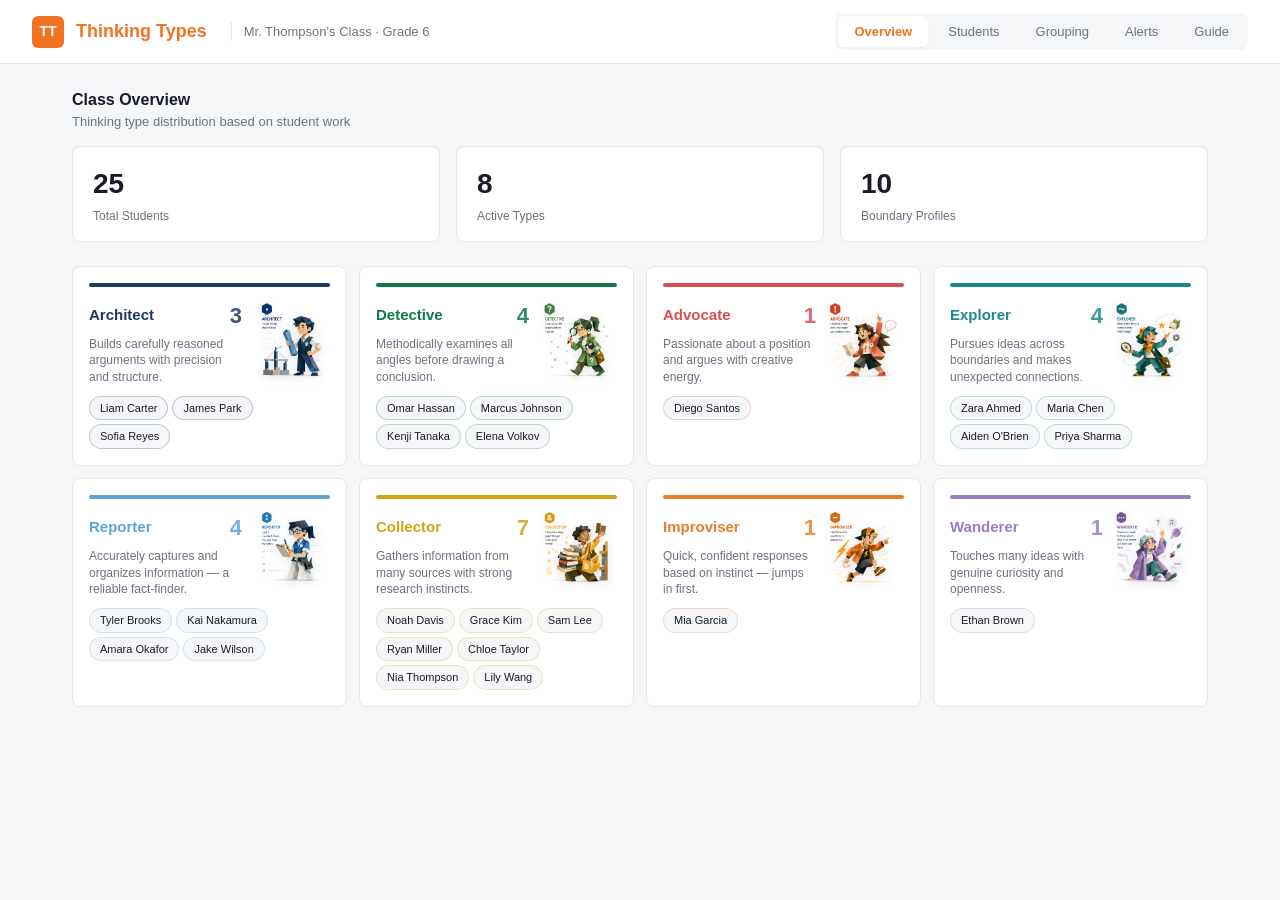
==== commit 1c9b0c89: "Use character color for teacher tips instead of fixed orange Co-Authored-By: Claude Opus 4.6 <norepl" ====
--- a/index.html
+++ b/index.html
@@ -1981,8 +1981,8 @@
 
     // Teacher tip
     html += `
-        <div class="teacher-tip" style="margin-top:16px">
-            <div class="teacher-tip-header">Teacher Tip</div>
+        <div class="teacher-tip" style="margin-top:16px;background:${color}10;border-color:${color}30">
+            <div class="teacher-tip-header" style="color:${color}">Teacher Tip</div>
             <div class="teacher-tip-body">${meta.teacher_tip}</div>
         </div>
     `;
@@ -2205,7 +2205,7 @@
         featured.forEach(pair => {
             html += `
                 <div class="pair-card">
-                    <img src="${imgSrc("pair_"+pair.imgKey)}" class="pair-illustration" alt="pair">
+                    <img src="${imgSrc('pair_'+pair.imgKey)}" class="pair-illustration" alt="pair">
                     <div class="pair-students">
                         <div class="pair-student">
                             <img src="${imgSrc(pair.student_a.type)}" class="pair-student-avatar" alt="">
